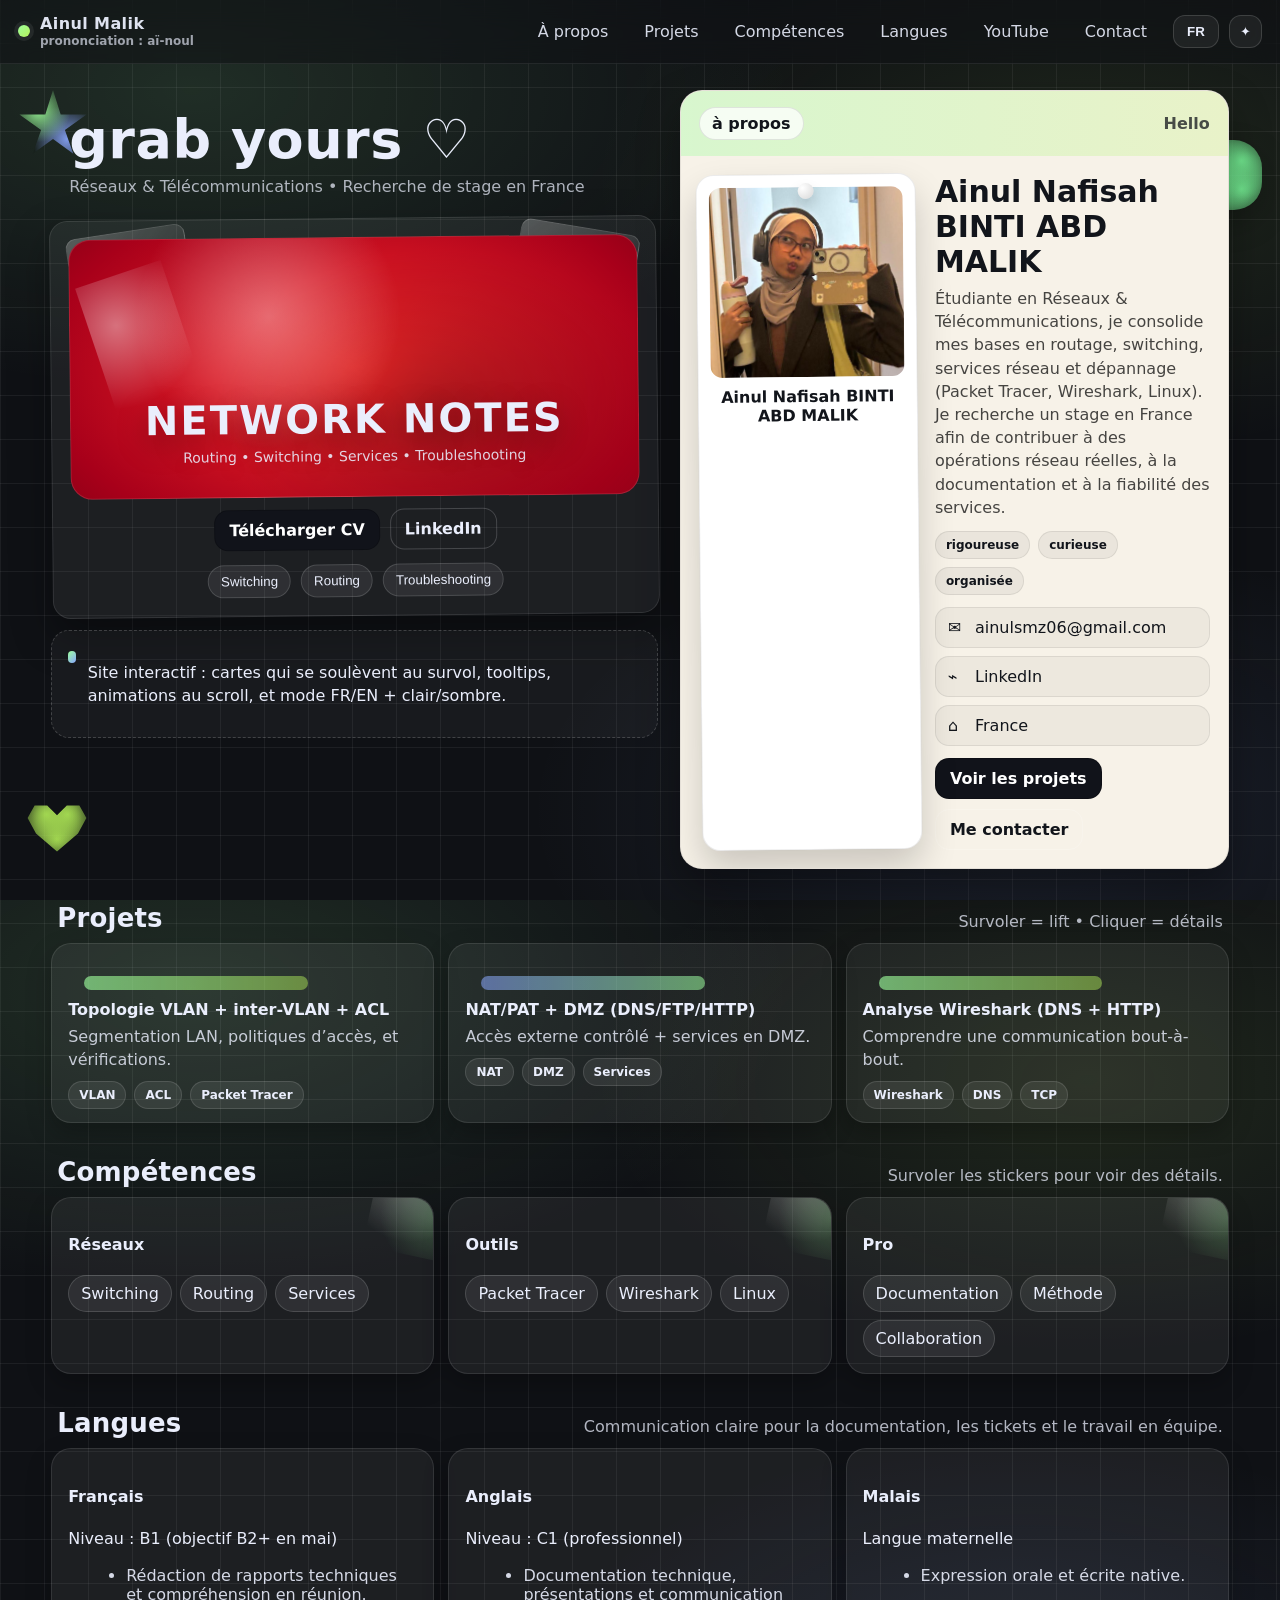
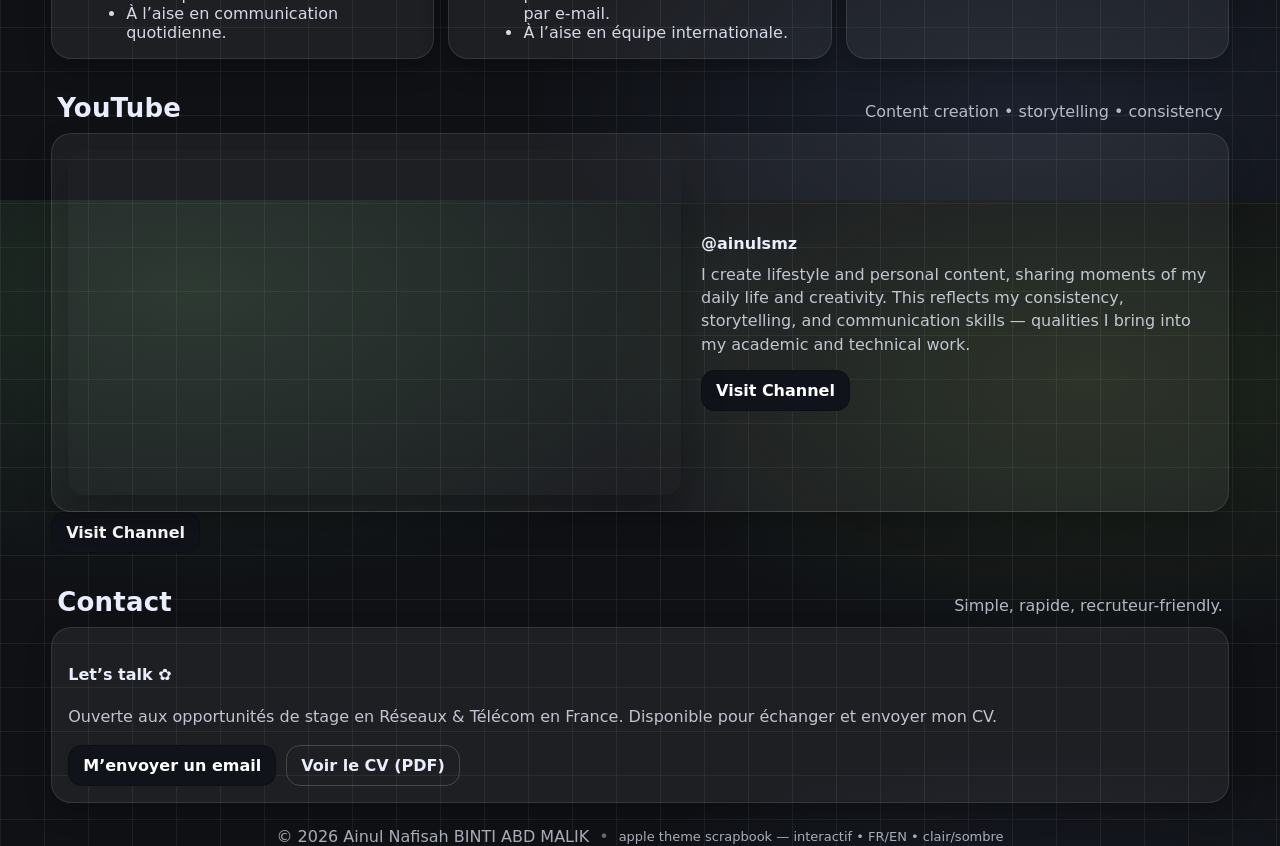
==== index.html @ 999e9798 "youtube section" ====
<!doctype html>
<html lang="fr" data-theme="dark" data-lang="fr">
<head>
  <meta charset="UTF-8" />
  <meta name="viewport" content="width=device-width, initial-scale=1.0"/>

  <title data-i18n="meta.title">Portfolio — Réseaux & Télécom</title>
  <link rel="stylesheet" href="portfolio_styles.css"/>

  <!-- 🍏 Favicon (no file needed) -->
  <link rel="apple-touch-icon" sizes="180x180" href="/apple-touch-icon.png">
<link rel="icon" type="image/png" sizes="32x32" href="/favicon-32x32.png">
<link rel="icon" type="image/png" sizes="16x16" href="/favicon-16x16.png">
<link rel="manifest" href="/site.webmanifest">

<body>
  <!-- top progress bar -->
  <div class="progress" aria-hidden="true">
    <div class="progress-bar" id="progressBar"></div>
  </div>

  <!-- floating stickers (decor) -->
  <div class="sticker s-star" aria-hidden="true"></div>
  <div class="sticker s-clover" aria-hidden="true"></div>
  <div class="sticker s-heart" aria-hidden="true"></div>

  <header class="topbar">
    <div class="brand">
      <span class="logo-dot"></span>
      <div class="brand-stack">
        <span class="brand-text" data-i18n="brand.name">Ainul Malik</span>
        <span class="brand-phon" data-i18n="brand.phon">prononciation : aï-noul</span>
      </div>
    </div>

    <!-- Premium mobile hamburger -->
    <button class="hamburger" id="hamburger" aria-label="Menu" type="button">
      <span></span><span></span><span></span>
    </button>

    <nav class="nav" id="navMenu">
      <a href="#about" data-i18n="nav.about">À propos</a>
      <a href="#projects" data-i18n="nav.projects">Projets</a>
      <a href="#skills" data-i18n="nav.skills">Compétences</a>
      <a href="#languages" data-i18n="nav.languages">Langues</a>
      <a href="#youtube">YouTube</a>
      <a href="#contact" data-i18n="nav.contact">Contact</a>

      <!-- keep actions visible inside mobile menu too -->
      <div class="nav-actions">
        <button class="lang" id="langBtn" type="button" aria-label="Toggle language">FR</button>
        <button class="mode" id="modeBtn" type="button" aria-label="Toggle theme"><span>✦</span></button>
      </div>
    </nav>

    <!-- overlay for mobile menu -->
    <div class="menu-overlay" id="menuOverlay" aria-hidden="true"></div>
  </header>

  <main class="wrap">

    <!-- HERO -->
    <section class="hero reveal">
      <div class="hero-left">
        <div class="scribble-title">
          <span class="hand" data-i18n="hero.hand">grab yours ♡</span>
          <div class="subtitle" data-i18n="hero.subtitle">
            Réseaux & Télécommunications • Recherche de stage en France
          </div>
        </div>

        <div class="apple-card tilt" data-tilt>
          <div class="tape tape-a" aria-hidden="true"></div>
          <div class="tape tape-b" aria-hidden="true"></div>

          <div class="apple">
            <div class="shine" aria-hidden="true"></div>
            <div class="apple-text">
              <div class="big" data-i18n="hero.appleTitle">NETWORK NOTES</div>
              <div class="small" data-i18n="hero.appleLine">Routing • Switching • Services • Troubleshooting</div>
            </div>
          </div>

          <div class="hero-cta">
            <a class="btn" href="assets/CV.pdf" target="_blank" rel="noreferrer" data-i18n="hero.cvBtn">Télécharger CV</a>
            <a class="btn ghost" href="https://www.linkedin.com/in/ainul-malik-70097b2b8" target="_blank" rel="noreferrer" data-i18n="hero.linkedinBtn">LinkedIn</a>
          </div>

          <div class="apple-stickers">
            <button class="chip" data-pop-fr="VLANs, trunking, STP, inter-VLAN routing" data-pop-en="VLANs, trunking, STP, inter-VLAN routing" data-i18n="hero.chip1">Switching</button>
            <button class="chip" data-pop-fr="Routage statique, OSPF (bases), NAT/PAT, ACLs" data-pop-en="Static routing, OSPF (basics), NAT/PAT, ACLs" data-i18n="hero.chip2">Routing</button>
            <button class="chip" data-pop-fr="Wireshark, DNS/HTTP/FTP, tests & vérifications" data-pop-en="Wireshark, DNS/HTTP/FTP, tests & verification" data-i18n="hero.chip3">Troubleshooting</button>
          </div>
        </div>

        <div class="note reveal">
          <div class="note-dot" aria-hidden="true"></div>
          <p data-i18n="hero.note">
            Site interactif : cartes qui se soulèvent au survol, tooltips, animations au scroll, et mode FR/EN + clair/sombre.
          </p>
        </div>
      </div>

      <!-- ABOUT -->
      <aside class="about-board reveal" id="about">
        <div class="paper">
          <div class="paper-header">
            <span class="tag" data-i18n="about.tag">à propos</span>
            <span class="mini" data-i18n="about.hello">Hello</span>
          </div>

          <div class="about-grid">
            <div class="polaroid tilt" data-tilt>
              <div class="pin" aria-hidden="true"></div>

              <!-- Photo using <img> (best + reliable) -->
              <div class="photo">
                <img src="assets/ainul.jpeg" alt="Ainul Nafisah BINTI ABD MALIK" class="photo-img">
              </div>

              <div class="caption" data-i18n="about.name">Ainul Nafisah BINTI ABD MALIK</div>
            </div>

            <div class="bio">
              <h2 class="name" data-i18n="about.title">Ainul Nafisah BINTI ABD MALIK</h2>
              <p class="desc" data-i18n="about.desc">
                Étudiante en Réseaux & Télécommunications, je consolide mes bases en routage, switching,
                services réseau et dépannage (Packet Tracer, Wireshark, Linux). Je recherche un stage en France
                afin de contribuer à des opérations réseau réelles, à la documentation et à la fiabilité des services.
              </p>

              <div class="traits">
                <span class="label" data-i18n="about.trait1">rigoureuse</span>
                <span class="label" data-i18n="about.trait2">curieuse</span>
                <span class="label" data-i18n="about.trait3">organisée</span>
              </div>

              <div class="contacts">
                <a class="contact-item" href="mailto:ainulsmz06@gmail.com">
                  <span class="ico">✉</span> <span data-i18n="about.email">ainulsmz06@gmail.com</span>
                </a>
                <a class="contact-item" href="https://www.linkedin.com/in/ainul-malik-70097b2b8" target="_blank" rel="noreferrer">
                  <span class="ico">⌁</span> <span data-i18n="about.social">LinkedIn</span>
                </a>
                <a class="contact-item" href="#">
                  <span class="ico">⌂</span> <span data-i18n="about.location">France</span>
                </a>
              </div>

              <div class="cta-row">
                <a class="btn" href="#projects" data-i18n="about.cta1">Voir les projets</a>
                <a class="btn ghost" href="#contact" data-i18n="about.cta2">Me contacter</a>
              </div>
            </div>
          </div>
        </div>
      </aside>
    </section>

    <!-- PROJECTS -->
    <section class="section reveal" id="projects">
      <div class="section-head">
        <h3 data-i18n="projects.title">Projets</h3>
        <p data-i18n="projects.subtitle">Survoler = lift • Cliquer = détails (flip)</p>
      </div>

      <div class="cards">
        <article class="proj card flip" tabindex="0" role="button" aria-label="Project 1">
          <div class="card-face front">
            <div class="washi" aria-hidden="true"></div>
            <h4 data-i18n="projects.p1.title">Topologie VLAN + inter-VLAN + ACL</h4>
            <p data-i18n="projects.p1.desc">Segmentation LAN, politiques d’accès, et vérifications.</p>
            <div class="tags">
              <span>VLAN</span><span>ACL</span><span>Packet Tracer</span>
            </div>
          </div>
          <div class="card-face back">
            <h4 data-i18n="projects.what.title">Ce que j’ai fait</h4>
            <ul>
              <li data-i18n="projects.p1.b1">Création VLANs + trunking + inter-VLAN routing</li>
              <li data-i18n="projects.p1.b2">ACLs (autoriser/refuser selon besoins)</li>
              <li data-i18n="projects.p1.b3">Tests : ping, traceroute, show vlan / show ip int br</li>
            </ul>
            <a class="link" href="#" target="_blank" rel="noreferrer" data-i18n="projects.open">Ouvrir ↗</a>
          </div>
        </article>

        <article class="proj card flip" tabindex="0" role="button" aria-label="Project 2">
          <div class="card-face front">
            <div class="washi alt" aria-hidden="true"></div>
            <h4 data-i18n="projects.p2.title">NAT/PAT + DMZ (DNS/FTP/HTTP)</h4>
            <p data-i18n="projects.p2.desc">Accès externe contrôlé + services en DMZ.</p>
            <div class="tags">
              <span>NAT</span><span>DMZ</span><span>Services</span>
            </div>
          </div>
          <div class="card-face back">
            <h4 data-i18n="projects.what.title">Ce que j’ai fait</h4>
            <ul>
              <li data-i18n="projects.p2.b1">NAT statique pour serveur, PAT pour clients</li>
              <li data-i18n="projects.p2.b2">Configuration DNS + FTP/HTTP + sécurité de base</li>
              <li data-i18n="projects.p2.b3">Vérif : show ip nat translations, ping, telnet/ftp</li>
            </ul>
            <a class="link" href="#" target="_blank" rel="noreferrer" data-i18n="projects.open">Ouvrir ↗</a>
          </div>
        </article>

        <article class="proj card flip" tabindex="0" role="button" aria-label="Project 3">
          <div class="card-face front">
            <div class="washi" aria-hidden="true"></div>
            <h4 data-i18n="projects.p3.title">Analyse Wireshark (DNS + HTTP)</h4>
            <p data-i18n="projects.p3.desc">Comprendre une communication bout-à-bout.</p>
            <div class="tags">
              <span>Wireshark</span><span>DNS</span><span>TCP</span>
            </div>
          </div>
          <div class="card-face back">
            <h4 data-i18n="projects.what.title">Ce que j’ai fait</h4>
            <ul>
              <li data-i18n="projects.p3.b1">Filtrage, inspection trames, handshake TCP</li>
              <li data-i18n="projects.p3.b2">Résolution DNS + requêtes HTTP</li>
              <li data-i18n="projects.p3.b3">Conclusion : causes possibles & bonnes pratiques</li>
            </ul>
            <a class="link" href="#" target="_blank" rel="noreferrer" data-i18n="projects.open">Ouvrir ↗</a>
          </div>
        </article>
      </div>
    </section>

    <!-- SKILLS -->
    <section class="section reveal" id="skills">
      <div class="section-head">
        <h3 data-i18n="skills.title">Compétences</h3>
        <p data-i18n="skills.subtitle">Survoler les stickers pour voir des détails.</p>
      </div>

      <div class="skill-grid">
        <div class="skill paper-card">
          <div class="corner" aria-hidden="true"></div>
          <h4 data-i18n="skills.net.title">Réseaux</h4>
          <div class="chips">
            <span class="chip" data-pop-fr="VLANs, trunk, STP, inter-VLAN" data-pop-en="VLANs, trunk, STP, inter-VLAN" data-i18n="skills.net.c1">Switching</span>
            <span class="chip" data-pop-fr="Routage statique, OSPF (bases), ACL" data-pop-en="Static routing, OSPF (basics), ACL" data-i18n="skills.net.c2">Routing</span>
            <span class="chip" data-pop-fr="NAT/PAT, DHCP, DNS" data-pop-en="NAT/PAT, DHCP, DNS" data-i18n="skills.net.c3">Services</span>
          </div>
        </div>

        <div class="skill paper-card">
          <div class="corner" aria-hidden="true"></div>
          <h4 data-i18n="skills.tools.title">Outils</h4>
          <div class="chips">
            <span class="chip" data-pop-fr="Simulation & configuration" data-pop-en="Simulation & configuration" data-i18n="skills.tools.c1">Packet Tracer</span>
            <span class="chip" data-pop-fr="Capture & analyse de trafic" data-pop-en="Traffic capture & analysis" data-i18n="skills.tools.c2">Wireshark</span>
            <span class="chip" data-pop-fr="Bases Linux (réseau + CLI)" data-pop-en="Linux basics (networking + CLI)" data-i18n="skills.tools.c3">Linux</span>

            <!-- you can add more chips here safely now -->
            <!-- <span class="chip">Cisco IOS</span> -->
            <!-- <span class="chip">GNS3</span> -->
          </div>
        </div>

        <div class="skill paper-card">
          <div class="corner" aria-hidden="true"></div>
          <h4 data-i18n="skills.soft.title">Pro</h4>
          <div class="chips">
            <span class="chip" data-pop-fr="Rédaction claire (docs, rapports)" data-pop-en="Clear writing (docs, reports)" data-i18n="skills.soft.c1">Documentation</span>
            <span class="chip" data-pop-fr="Tests, vérifs, rigueur" data-pop-en="Testing, verification, rigor" data-i18n="skills.soft.c2">Méthode</span>
            <span class="chip" data-pop-fr="Travail en équipe / communication" data-pop-en="Teamwork / communication" data-i18n="skills.soft.c3">Collaboration</span>
          </div>
        </div>
      </div>
    </section>

    <!-- LANGUAGES -->
    <section class="section reveal" id="languages">
      <div class="section-head">
        <h3 data-i18n="lang.title">Langues</h3>
        <p data-i18n="lang.subtitle">Communication claire pour la documentation, les tickets et le travail en équipe.</p>
      </div>

      <div class="lang-grid">
        <div class="paper-card lang-card">
          <h4 data-i18n="lang.french.title">Français</h4>
          <p data-i18n="lang.french.level">Niveau : B1 (objectif B2+ en mai)</p>
          <ul>
            <li data-i18n="lang.french.point1">Rédaction de rapports techniques et compréhension en réunion.</li>
            <li data-i18n="lang.french.point2">À l’aise en communication quotidienne.</li>
          </ul>
        </div>

        <div class="paper-card lang-card">
          <h4 data-i18n="lang.english.title">Anglais</h4>
          <p data-i18n="lang.english.level">Niveau : C1 (professionnel)</p>
          <ul>
            <li data-i18n="lang.english.point1">Documentation technique, présentations et communication par e-mail.</li>
            <li data-i18n="lang.english.point2">À l’aise en équipe internationale.</li>
          </ul>
        </div>

        <div class="paper-card lang-card">
          <h4 data-i18n="lang.malay.title">Malais</h4>
          <p data-i18n="lang.malay.level">Langue maternelle</p>
          <ul>
            <li data-i18n="lang.malay.point1">Expression orale et écrite native.</li>
          </ul>
        </div>
      </div>
    </section>

<section class="section reveal" id="youtube">
  <div class="section-head">
    <h3>YouTube</h3>
    <p>Content creation • storytelling • consistency</p>
  </div>

  <div class="youtube-card paper-card">

    <div class="yt-video">
      <iframe 
        src="https://youtu.be/27mq73tgH48?si=_vqcnga2SoDGUfbE"
        title="YouTube video"
        frameborder="0"
        allowfullscreen>
      </iframe>
    </div>

    <div class="yt-info">
      <h4>@ainulsmz</h4>
      <p>
        I create lifestyle and personal content, sharing moments of my daily life and creativity.
        This reflects my consistency, storytelling, and communication skills — qualities I bring
        into my academic and technical work.
      </p>

      <a class="btn" href="https://www.youtube.com/@ainulsmz" target="_blank">
        Visit Channel
      </a>
    </div>

  </div>
</section>

    <div class="yt-actions">
      <a class="btn" href="https://www.youtube.com/@ainulsmz" target="_blank">
        Visit Channel
      </a>
    </div>
  </div>
</section>

    <!-- CONTACT -->
    <section class="section reveal" id="contact">
      <div class="section-head">
        <h3 data-i18n="contact.title">Contact</h3>
        <p data-i18n="contact.subtitle">Simple, rapide, recruteur-friendly.</p>
      </div>

      <div class="contact-row">
        <div class="paper-card contact-card">
          <h4 data-i18n="contact.cardTitle">Let’s talk ✿</h4>
          <p data-i18n="contact.cardDesc">
            Ouverte aux opportunités de stage en Réseaux & Télécom en France. Disponible pour échanger et envoyer mon CV.
          </p>
          <div class="contact-actions">
            <a class="btn" href="mailto:ainulsmz06@gmail.com" data-i18n="contact.emailBtn">M’envoyer un email</a>
            <a class="btn ghost" href="assets/CV.pdf" target="_blank" rel="noreferrer" data-i18n="contact.cvBtn">Voir le CV (PDF)</a>
          </div>
        </div>

        <footer class="mini-footer">
          <span>© <span id="year"></span> <span data-i18n="footer.name">Ainul Nafisah BINTI ABD MALIK</span></span>
          <span class="dot">•</span>
          <span class="tiny" data-i18n="footer.note">apple theme scrapbook — interactif • FR/EN • clair/sombre</span>
        </footer>
      </div>
    </section>

  </main>

  <!-- tooltip -->
  <div id="tooltip" class="tooltip" role="status" aria-live="polite"></div>

  <script src="portfolio_script.js"></script>
</body>
</html>
---- portfolio_styles.css ----
:root{
  --bg:#0f1115;
  --paper:#f7f2e8;       /* off-white paper */
  --ink:#12151b;
  --muted:#5d6270;

  /* mossy green palette */
  --accent:#9DFF9D;
  --accent2:#B6F25A;
  --accent3:#8AA7FF;

  --shadow: 0 18px 40px rgba(0,0,0,.35);
  --soft: 0 10px 25px rgba(0,0,0,.25);
  --radius: 18px;
  --grid: rgba(255,255,255,.06);
}

[data-theme="light"]{
  --bg:#fbfbff;
  --paper:#ffffff;
  --ink:#11131a;
  --muted:#586070;
  --shadow: 0 18px 40px rgba(0,0,0,.12);
  --soft: 0 10px 25px rgba(0,0,0,.10);
  --grid: rgba(16,20,30,.08);
}

*{ box-sizing:border-box; }
html,body{ height:100%; }

/* smooth scrolling + offset for fixed header */
html{ scroll-behavior: smooth; }
:target{ scroll-margin-top: 92px; }

body{
  margin:0;
  font-family: ui-sans-serif, system-ui, -apple-system, Segoe UI, Roboto, Helvetica, Arial;
  background:
    linear-gradient(0deg, var(--grid) 1px, transparent 1px),
    linear-gradient(90deg, var(--grid) 1px, transparent 1px),
    radial-gradient(1200px 600px at 15% 10%, rgba(157,255,157,.12), transparent 50%),
    radial-gradient(900px 500px at 85% 20%, rgba(182,242,90,.10), transparent 55%),
    radial-gradient(900px 500px at 80% 90%, rgba(138,167,255,.10), transparent 55%),
    var(--bg);
  background-size: 44px 44px, 44px 44px, auto, auto, auto, auto;
  color: #eaeefc;
}
[data-theme="light"] body{ color: var(--ink); }

a{ color: inherit; text-decoration:none; }
p{ line-height:1.45; }

.wrap{
  width:min(1200px, 92vw);
  margin: 90px auto 90px;
}

/* progress bar */
.progress{
  position: fixed;
  top: 0; left: 0;
  width: 100%;
  height: 3px;
  z-index: 999;
  background: transparent;
}
.progress-bar{
  height: 100%;
  width: 0%;
  border-radius: 999px;
  background: linear-gradient(90deg, var(--accent), var(--accent2));
  box-shadow: 0 10px 20px rgba(0,0,0,.25);
}
[data-theme="light"] .progress-bar{
  box-shadow: 0 10px 20px rgba(0,0,0,.12);
}

/* topbar */
.topbar{
  position:fixed; top:0; left:0; right:0;
  display:flex;
  align-items:center;
  justify-content:space-between;
  padding: 14px 18px;
  backdrop-filter: blur(14px);
  background: rgba(15,17,21,.55);
  border-bottom: 1px solid rgba(255,255,255,.08);
  z-index: 120;
}
[data-theme="light"] .topbar{
  background: rgba(251,251,255,.7);
  border-bottom: 1px solid rgba(10,10,20,.08);
}

.brand{ display:flex; align-items:center; gap:10px; }
.logo-dot{
  width:12px;height:12px;border-radius:999px;
  background: linear-gradient(135deg, var(--accent), var(--accent2));
  box-shadow: 0 0 0 4px rgba(255,255,255,.07);
}
.brand-text{ font-weight:900; letter-spacing:.4px; opacity:.95; }

.brand-stack{
  display:flex;
  flex-direction:column;
  line-height:1.05;
}
.brand-phon{
  font-size: 12px;
  font-weight: 700;
  opacity: .65;
  margin-top: 2px;
}
[data-theme="light"] .brand-phon{ opacity: .7; }

.nav{ display:flex; gap:16px; align-items:center; }
.nav a{
  padding: 8px 10px;
  border-radius: 12px;
  opacity:.9;
  transition: transform .18s ease, background .18s ease, opacity .18s ease;
}
.nav a:hover{
  background: rgba(255,255,255,.08);
  transform: translateY(-1px);
  opacity:1;
}

.nav-actions{
  display:flex;
  gap:10px;
  align-items:center;
}

/* buttons */
.mode, .lang{
  border: 1px solid rgba(255,255,255,.14);
  background: rgba(255,255,255,.06);
  color: inherit;
  border-radius: 12px;
  padding: 8px 10px;
  cursor:pointer;
  transition: transform .18s ease, box-shadow .18s ease;
}
.lang{ font-weight: 900; min-width: 46px; }
.mode:hover, .lang:hover{ transform: translateY(-1px); box-shadow: var(--soft); }

[data-theme="light"] .mode,
[data-theme="light"] .lang{
  border-color: rgba(10,10,20,.10);
  background: rgba(255,255,255,.7);
}

/* stickers decor */
.sticker{
  position: fixed;
  width: 70px; height: 70px;
  opacity: .9;
  filter: drop-shadow(0 12px 18px rgba(0,0,0,.35));
  z-index: 0;
  pointer-events:none;
  animation: floaty 6s ease-in-out infinite;
}
.s-star{
  top: 90px; left: 18px;
  background:
    radial-gradient(circle at 30% 30%, var(--accent), transparent 45%),
    radial-gradient(circle at 70% 70%, var(--accent3), transparent 50%);
  clip-path: polygon(50% 0%, 61% 35%, 98% 35%, 67% 57%, 79% 91%, 50% 70%, 21% 91%, 33% 57%, 2% 35%, 39% 35%);
}
.s-clover{
  top: 140px; right: 18px; animation-delay: -1.5s;
  background:
    radial-gradient(circle at 30% 30%, #7CFF9D, transparent 55%),
    radial-gradient(circle at 70% 30%, #7CFF9D, transparent 55%),
    radial-gradient(circle at 30% 70%, #7CFF9D, transparent 55%),
    radial-gradient(circle at 70% 70%, #7CFF9D, transparent 55%);
  border-radius: 28px;
}
.s-heart{
  bottom: 40px; left: 22px; animation-delay: -3s;
  background:
    radial-gradient(circle at 35% 35%, rgba(182,242,90,.95), transparent 55%),
    radial-gradient(circle at 65% 35%, rgba(182,242,90,.95), transparent 55%),
    radial-gradient(circle at 50% 70%, rgba(182,242,90,.95), transparent 62%);
  clip-path: polygon(50% 88%, 80% 62%, 92% 40%, 82% 22%, 64% 22%, 50% 36%, 36% 22%, 18% 22%, 8% 40%, 20% 62%);
}

@keyframes floaty{
  0%,100%{ transform: translateY(0px) rotate(-2deg); }
  50%{ transform: translateY(-10px) rotate(2deg); }
}

/* hero */
.hero{
  display:grid;
  grid-template-columns: 1.05fr .95fr;
  gap: 22px;
  align-items:start;
  position: relative;
  z-index: 1;
}
@media (max-width: 980px){
  .hero{ grid-template-columns: 1fr; }
}

.scribble-title{ padding: 18px 18px 12px; }
.hand{
  display:inline-block;
  font-weight: 900;
  font-size: clamp(34px, 4.4vw, 54px);
  letter-spacing: .5px;
}
.subtitle{ margin-top: 6px; color: rgba(234,238,252,.72); }
[data-theme="light"] .subtitle{ color: var(--muted); }

.apple-card{
  margin-top: 10px;
  position: relative;
  border-radius: var(--radius);
  background: rgba(255,255,255,.06);
  border: 1px solid rgba(255,255,255,.10);
  box-shadow: var(--shadow);
  overflow:hidden;
  padding: 18px;
}
[data-theme="light"] .apple-card{
  background: rgba(255,255,255,.85);
  border-color: rgba(10,10,20,.08);
}

.tape{
  position:absolute;
  width: 120px; height: 34px;
  background: linear-gradient(135deg, rgba(255,255,255,.28), rgba(255,255,255,.08));
  border: 1px solid rgba(255,255,255,.16);
  border-radius: 10px;
  transform: rotate(-8deg);
  top: 10px;
  opacity:.85;
}
.tape-a{ left: 16px; }
.tape-b{ right: 16px; transform: rotate(10deg); }

.apple{
  height: 260px;
  border-radius: 22px;
  display:flex;
  align-items:flex-end;
  justify-content:center;
  padding: 18px;
  position:relative;
  background:
    radial-gradient(220px 220px at 35% 30%, rgba(255,255,255,.35), transparent 60%),
    radial-gradient(320px 220px at 65% 65%, rgba(0,0,0,.25), transparent 70%),
    radial-gradient(500px 300px at 50% 50%, #ff2b2b, #a8001a 62%, #5c0010 100%);
  border: 1px solid rgba(255,255,255,.12);
}
.shine{
  position:absolute;
  width: 90px; height: 160px;
  left: 28px; top: 30px;
  background: radial-gradient(circle at 30% 30%, rgba(255,255,255,.65), transparent 65%);
  transform: rotate(-18deg);
  opacity:.65;
}
.apple-text{
  text-align:center;
  padding-bottom: 14px;
  text-shadow: 0 10px 30px rgba(0,0,0,.35);
}
.apple-text .big{
  font-weight: 900;
  letter-spacing: 2px;
  font-size: clamp(28px, 3.3vw, 40px);
}
.apple-text .small{
  margin-top: 6px;
  font-size: 14px;
  opacity:.88;
}

.hero-cta{
  display:flex;
  gap: 10px;
  margin-top: 12px;
  flex-wrap:wrap;
  justify-content:center;
}

.apple-stickers{
  display:flex;
  gap: 10px;
  flex-wrap:wrap;
  margin-top: 14px;
  justify-content:center;
}

/* chips */
.chip{
  border: 1px solid rgba(255,255,255,.14);
  background: rgba(255,255,255,.08);
  color: inherit;
  padding: 8px 12px;
  border-radius: 999px;
  cursor: pointer;
  transition: transform .18s ease, box-shadow .18s ease, background .18s ease;
}
.chip:hover{
  transform: translateY(-2px) rotate(-1deg);
  box-shadow: var(--soft);
  background: rgba(255,255,255,.12);
}
[data-theme="light"] .chip{
  border-color: rgba(10,10,20,.10);
  background: rgba(255,255,255,.7);
}

.btn{
  display:inline-flex;
  align-items:center;
  justify-content:center;
  padding: 10px 14px;
  border-radius: 14px;
  background: #11131a;
  color: #fff;
  font-weight: 900;
  border: 1px solid rgba(0,0,0,.2);
  transition: transform .18s ease, box-shadow .18s ease, filter .18s ease;
}
.btn:hover{ transform: translateY(-2px); box-shadow: 0 16px 28px rgba(0,0,0,.18); filter: brightness(1.05); }
.btn.ghost{
  background: transparent;
  color: inherit;
  border: 1px solid rgba(255,255,255,.18);
}
[data-theme="light"] .btn.ghost{ border-color: rgba(10,10,20,.14); }

/* note */
.note{
  margin-top: 14px;
  display:flex; gap:12px; align-items:flex-start;
  padding: 14px 16px;
  border-radius: var(--radius);
  border: 1px dashed rgba(255,255,255,.18);
  background: rgba(255,255,255,.04);
}
.note-dot{
  width:12px;height:12px;border-radius:999px;
  margin-top: 6px;
  background: linear-gradient(135deg, var(--accent), var(--accent3));
}

/* paper */
.paper{
  background: var(--paper);
  color: var(--ink);
  border-radius: 22px;
  box-shadow: var(--shadow);
  overflow:hidden;
  border: 1px solid rgba(10,10,20,.08);
}
.paper-header{
  padding: 16px 18px;
  display:flex;
  align-items:center;
  justify-content:space-between;
  background: linear-gradient(90deg, rgba(157,255,157,.35), rgba(182,242,90,.22));
}
.tag{
  display:inline-block;
  padding: 6px 12px;
  border-radius: 999px;
  background: rgba(255,255,255,.75);
  border: 1px solid rgba(10,10,20,.10);
  font-weight: 900;
}
.mini{ opacity:.75; font-weight:700; }

.about-grid{
  padding: 18px;
  display:grid;
  grid-template-columns: 220px 1fr;
  gap: 16px;
}
@media (max-width: 560px){
  .about-grid{ grid-template-columns: 1fr; }
}

.polaroid{
  background: #fff;
  border-radius: 18px;
  padding: 12px 12px 14px;
  box-shadow: 0 18px 35px rgba(0,0,0,.18);
  border: 1px solid rgba(10,10,20,.08);
  position:relative;
}
.pin{
  position:absolute;
  width: 16px; height: 16px;
  border-radius: 999px;
  top: 8px; left: 50%;
  transform: translateX(-50%);
  background: radial-gradient(circle at 30% 30%, #fff, #d7d7d7);
  box-shadow: 0 8px 14px rgba(0,0,0,.18);
}

/* photo with img */
.photo{
  height: 190px;
  border-radius: 12px;
  overflow: hidden;
  background: linear-gradient(135deg, rgba(157,255,157,.35), rgba(138,167,255,.22));
}
.photo-img{
  width: 100%;
  height: 100%;
  object-fit: cover;
  display:block;
}

.caption{ margin-top: 10px; font-weight: 900; text-align:center; }

.bio .name{ margin: 0 0 8px; font-size: 30px; }
.bio .desc{ margin: 0 0 12px; color: rgba(0,0,0,.72); }

.traits{ display:flex; gap:8px; flex-wrap:wrap; margin-bottom: 12px; }
.label{
  font-weight: 900;
  font-size: 12px;
  padding: 6px 10px;
  border-radius: 999px;
  background: rgba(0,0,0,.05);
  border: 1px solid rgba(0,0,0,.08);
}

.contacts{ display:grid; gap:8px; margin-top: 10px; }
.contact-item{
  padding: 10px 12px;
  border-radius: 14px;
  background: rgba(0,0,0,.04);
  border: 1px solid rgba(0,0,0,.08);
  transition: transform .18s ease, box-shadow .18s ease;
}
.contact-item:hover{ transform: translateY(-2px); box-shadow: 0 12px 22px rgba(0,0,0,.12); }
.ico{ width: 22px; display:inline-block; }

.cta-row{ display:flex; gap:10px; margin-top: 12px; flex-wrap:wrap; }

/* sections */
.section{ margin-top: 34px; position: relative; z-index: 1; }
.section-head{
  display:flex; align-items:flex-end; justify-content:space-between;
  gap:12px;
  padding: 0 6px 10px;
}
.section-head h3{ margin:0; font-size: 26px; letter-spacing:.2px; }
.section-head p{ margin:0; opacity:.75; }

/* project cards */
.cards{
  display:grid;
  grid-template-columns: repeat(3, 1fr);
  gap: 14px;
}
@media (max-width: 980px){
  .cards{ grid-template-columns: 1fr; }
}

.card{
  background: rgba(255,255,255,.06);
  border: 1px solid rgba(255,255,255,.10);
  border-radius: 20px;
  box-shadow: var(--soft);
  overflow:hidden;
  min-height: 180px;
  cursor:pointer;
  transition: transform .18s ease, box-shadow .18s ease, border-color .18s ease;
  position:relative;
}
[data-theme="light"] .card{
  background: rgba(255,255,255,.75);
  border-color: rgba(10,10,20,.08);
}
.card:hover{
  transform: translateY(-4px);
  box-shadow: var(--shadow);
  border-color: rgba(157,255,157,.35);
}

.washi{
  height: 14px;
  width: 64%;
  margin: 16px 16px 0;
  border-radius: 999px;
  background: linear-gradient(90deg, rgba(157,255,157,.75), rgba(182,242,90,.55));
  opacity:.85;
}
.washi.alt{
  background: linear-gradient(90deg, rgba(138,167,255,.65), rgba(157,255,157,.65));
}

.proj{ perspective: 900px; }
.card-face{
  padding: 16px 16px 18px;
  position:absolute;
  inset:0;
  backface-visibility: hidden;
  transform-style: preserve-3d;
}
.front h4, .back h4{ margin: 10px 0 6px; }
.front p{ margin: 0 0 10px; opacity:.82; }
.tags{ display:flex; gap:8px; flex-wrap:wrap; margin-top: 10px; }
.tags span{
  font-size: 12px;
  font-weight: 900;
  padding: 6px 10px;
  border-radius: 999px;
  background: rgba(255,255,255,.08);
  border: 1px solid rgba(255,255,255,.12);
}

.back{ transform: rotateY(180deg); }
.back ul{ margin: 10px 0 12px 18px; opacity:.9; }
.link{
  display:inline-flex;
  padding: 8px 12px;
  border-radius: 12px;
  border: 1px solid rgba(255,255,255,.14);
  background: rgba(255,255,255,.08);
}

/* flip state */
.flip.is-flipped .front{ transform: rotateY(180deg); }
.flip.is-flipped .back{ transform: rotateY(360deg); }

/* SKILLS GRID: auto-fit = no overlay ever */
.skill-grid{
  display:grid;
  grid-template-columns: repeat(auto-fit, minmax(250px, 1fr));
  gap: 14px;
}

/* chips container wraps */
.chips{
  display:flex;
  flex-wrap:wrap;
  gap:8px;
}

/* cards that can grow: no clipping */
.paper-card, .card, .skill{ overflow: visible; }

.paper-card{
  border-radius: 20px;
  background: rgba(255,255,255,.06);
  border: 1px solid rgba(255,255,255,.10);
  box-shadow: var(--soft);
  padding: 16px;
  position: relative;
  overflow:hidden;
}
[data-theme="light"] .paper-card{
  background: rgba(255,255,255,.75);
  border-color: rgba(10,10,20,.08);
}
.corner{
  position:absolute;
  width: 110px; height: 110px;
  top: -50px; right: -50px;
  background:
    radial-gradient(circle at 30% 30%, rgba(255,255,255,.30), transparent 60%),
    radial-gradient(circle at 60% 60%, rgba(157,255,157,.25), transparent 60%);
  transform: rotate(12deg);
}

/* languages */
.lang-grid{
  display:grid;
  grid-template-columns: repeat(3, 1fr);
  gap: 14px;
}
@media (max-width: 980px){
  .lang-grid{ grid-template-columns: 1fr; }
}
.lang-card ul{ margin: 10px 0 0 18px; opacity: .9; }

/* contact */
.contact-row{ display:grid; gap: 14px; }
.contact-card p{ opacity:.8; }
.contact-actions{ display:flex; gap:10px; margin-top: 10px; flex-wrap:wrap; }

.mini-footer{
  display:flex; gap: 10px; flex-wrap:wrap;
  align-items:center;
  justify-content:center;
  opacity:.7;
  padding: 10px 0 0;
}
.dot{ opacity:.55; }
.tiny{ font-size: 13px; }

/* reveal */
.reveal{
  opacity: 0;
  transform: translateY(14px);
  transition: opacity .55s ease, transform .55s ease;
}
.reveal.in{ opacity: 1; transform: translateY(0); }

/* tilt */
.tilt{ transform: rotate(-.6deg); transition: transform .18s ease; }
.tilt:hover{ transform: rotate(.4deg) translateY(-2px); }

/* tooltip */
.tooltip{
  position: fixed;
  left: 0; top: 0;
  transform: translate(-999px, -999px);
  padding: 10px 12px;
  border-radius: 14px;
  background: rgba(15,17,21,.88);
  border: 1px solid rgba(255,255,255,.14);
  box-shadow: var(--shadow);
  color: #eaeefc;
  pointer-events:none;
  opacity: 0;
  transition: opacity .12s ease, transform .12s ease;
  z-index: 200;
  max-width: 300px;
  font-weight: 800;
}
[data-theme="light"] .tooltip{
  background: rgba(255,255,255,.92);
  color: var(--ink);
  border-color: rgba(10,10,20,.10);
}
.tooltip.show{ opacity: 1; }

/* ---------------- YOUTUBE SECTION ---------------- */

.youtube-card{
  display:flex;
  justify-content:space-between;
  align-items:center;
  gap:20px;
  flex-wrap:wrap;
}

.yt-left{
  display:flex;
  gap:14px;
  align-items:flex-start;
}

.yt-icon{
  width:48px;
  height:48px;
  border-radius:12px;
  display:flex;
  align-items:center;
  justify-content:center;
  font-weight:900;
  background:linear-gradient(135deg, #ff0000, #cc0000);
  color:white;
  box-shadow:0 10px 20px rgba(0,0,0,.25);
}

.yt-left h4{
  margin:0 0 6px;
}

.yt-left p{
  margin:0;
  opacity:.8;
}

.yt-actions{
  display:flex;
  align-items:center;
}

/* ---------------- YOUTUBE EMBED ---------------- */

.youtube-card{
  display:grid;
  grid-template-columns: 1.2fr 1fr;
  gap:20px;
  align-items:center;
}

.yt-video{
  position:relative;
  width:100%;
  padding-top:56.25%; /* 16:9 */
  border-radius:16px;
  overflow:hidden;
  box-shadow:0 20px 40px rgba(0,0,0,.3);
}

.yt-video iframe{
  position:absolute;
  top:0;
  left:0;
  width:100%;
  height:100%;
  border:none;
}

.yt-info h4{
  margin:0 0 10px;
}

.yt-info p{
  margin:0 0 14px;
  opacity:.8;
}

/* Mobile fix */
@media (max-width: 900px){
  .youtube-card{
    grid-template-columns: 1fr;
  }
}

/* ---------------- PREMIUM APPLE MOBILE MENU ---------------- */
.hamburger{
  display:none;
  flex-direction:column;
  gap:5px;
  background:none;
  border:none;
  cursor:pointer;
  z-index:160;
  padding: 6px;
  border-radius: 12px;
}
.hamburger:hover{
  background: rgba(255,255,255,.08);
}
.hamburger span{
  width:26px;
  height:3px;
  background:currentColor;
  border-radius:3px;
  transition:all .35s cubic-bezier(.4,0,.2,1);
}
.hamburger.active span:nth-child(1){ transform:translateY(8px) rotate(45deg); }
.hamburger.active span:nth-child(2){ opacity:0; }
.hamburger.active span:nth-child(3){ transform:translateY(-8px) rotate(-45deg); }

.menu-overlay{
  position:fixed;
  inset:0;
  backdrop-filter:blur(10px);
  background:rgba(0,0,0,.25);
  opacity:0;
  pointer-events:none;
  transition:opacity .35s ease;
  z-index:140;
}
.menu-overlay.show{
  opacity:1;
  pointer-events:auto;
}

/* Mobile menu panel */
@media (max-width: 900px){
  .hamburger{ display:flex; }

  .nav{
    position:fixed;
    top:0;
    right:0;
    width: 280px;
    height:100vh;
    flex-direction:column;
    align-items:flex-start;
    padding: 110px 22px 22px;
    gap: 14px;

    background:rgba(20,20,25,.85);
    backdrop-filter:blur(20px);
    box-shadow:-20px 0 40px rgba(0,0,0,.4);

    transform:translateX(100%);
    transition:transform .4s cubic-bezier(.4,0,.2,1);
    z-index:150;
    overflow:auto;
  }
  [data-theme="light"] .nav{
    background:rgba(255,255,255,.88);
  }
  .nav.open{ transform:translateX(0); }

  .nav a{
    width: 100%;
    font-size: 18px;
    font-weight: 800;
    padding: 10px 12px;
    border-radius: 14px;
    background: rgba(255,255,255,.06);
    border: 1px solid rgba(255,255,255,.10);
  }
  [data-theme="light"] .nav a{
    background: rgba(0,0,0,.04);
    border-color: rgba(0,0,0,.08);
  }

  .nav-actions{
    width:100%;
    margin-top: 10px;
    padding-top: 10px;
    border-top: 1px solid rgba(255,255,255,.12);
  }
  [data-theme="light"] .nav-actions{
    border-top-color: rgba(0,0,0,.10);
  }

  body.menu-open{ overflow:hidden; }
}

/* ---------------- MOBILE PROJECT FIX: expand instead of flip ---------------- */
@media (max-width: 900px){
  .proj{ perspective: none; }
  .card{ min-height: auto; height: auto; }

  .card-face{
    position: relative;
    inset: auto;
    backface-visibility: visible;
    transform: none !important;
  }

  .back{ display:none; }
  .flip.is-flipped .front{ display:none; }
  .flip.is-flipped .back{ display:block; }
}
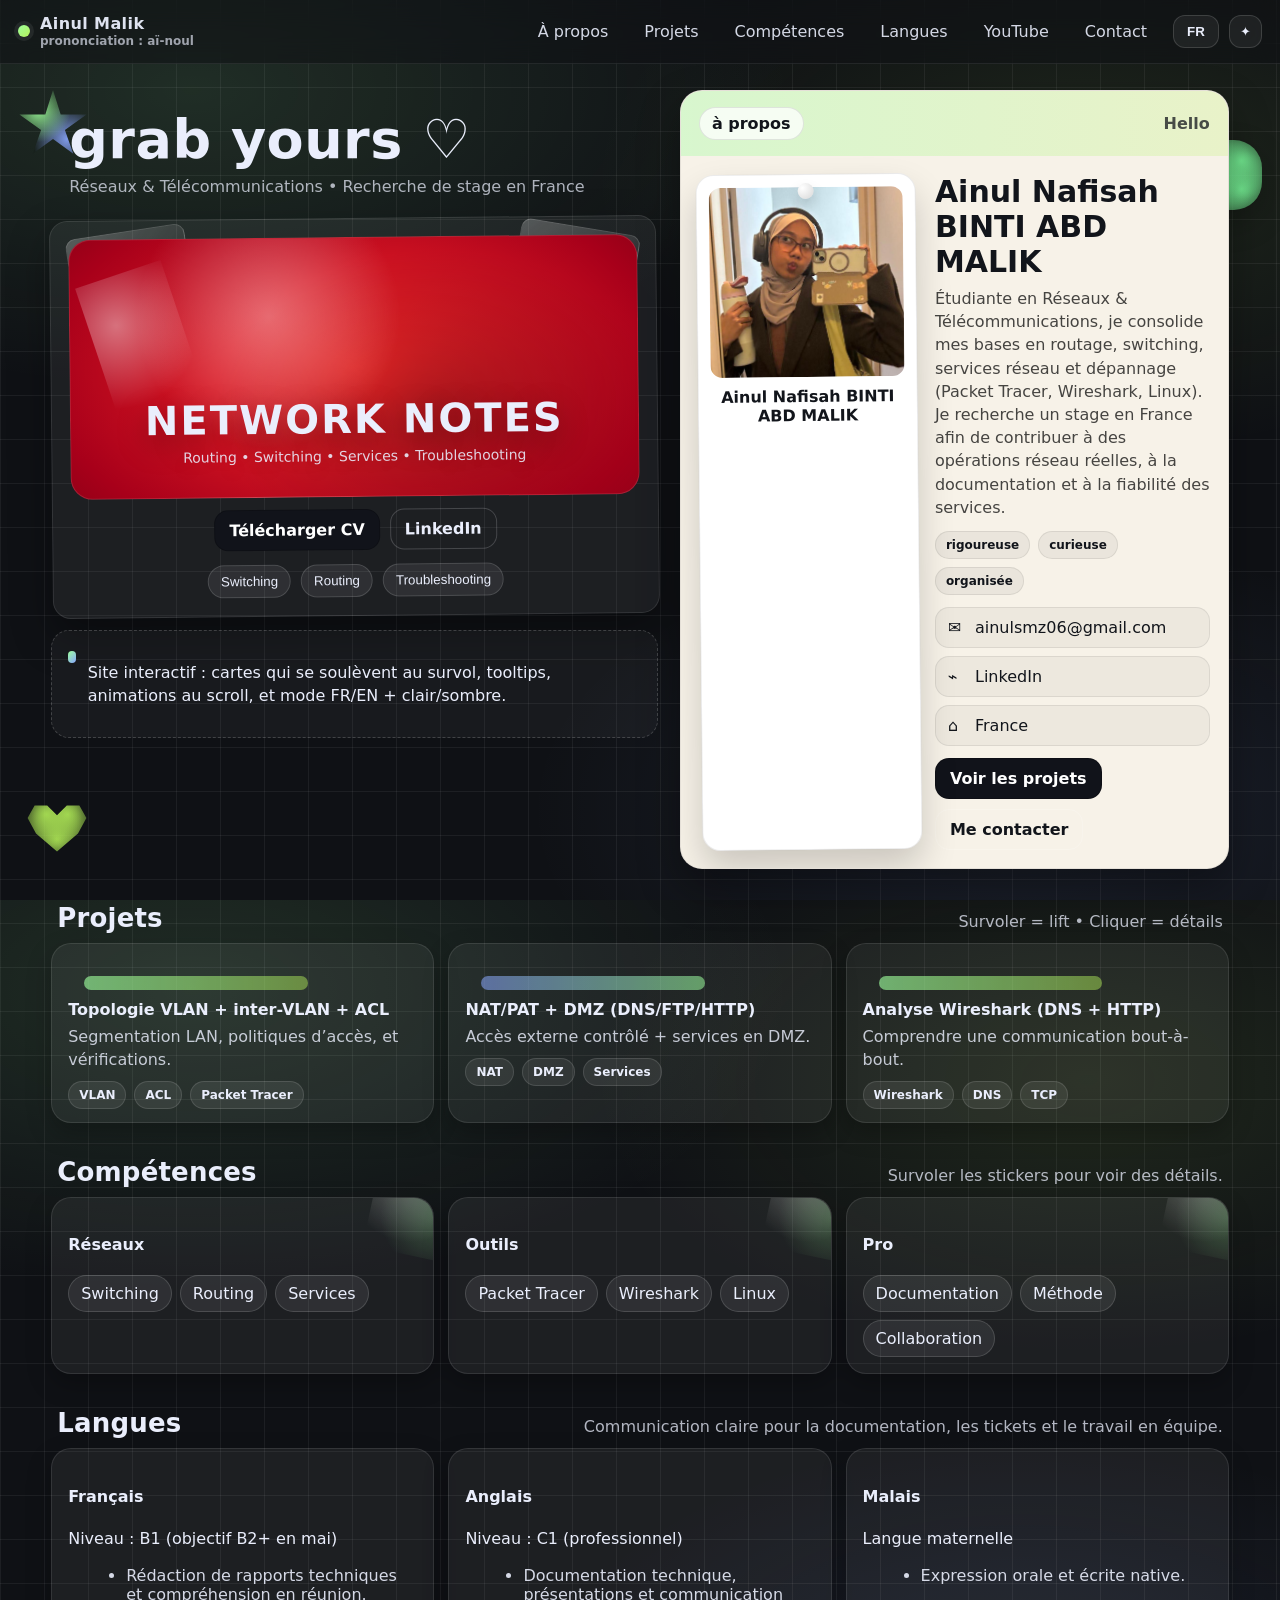
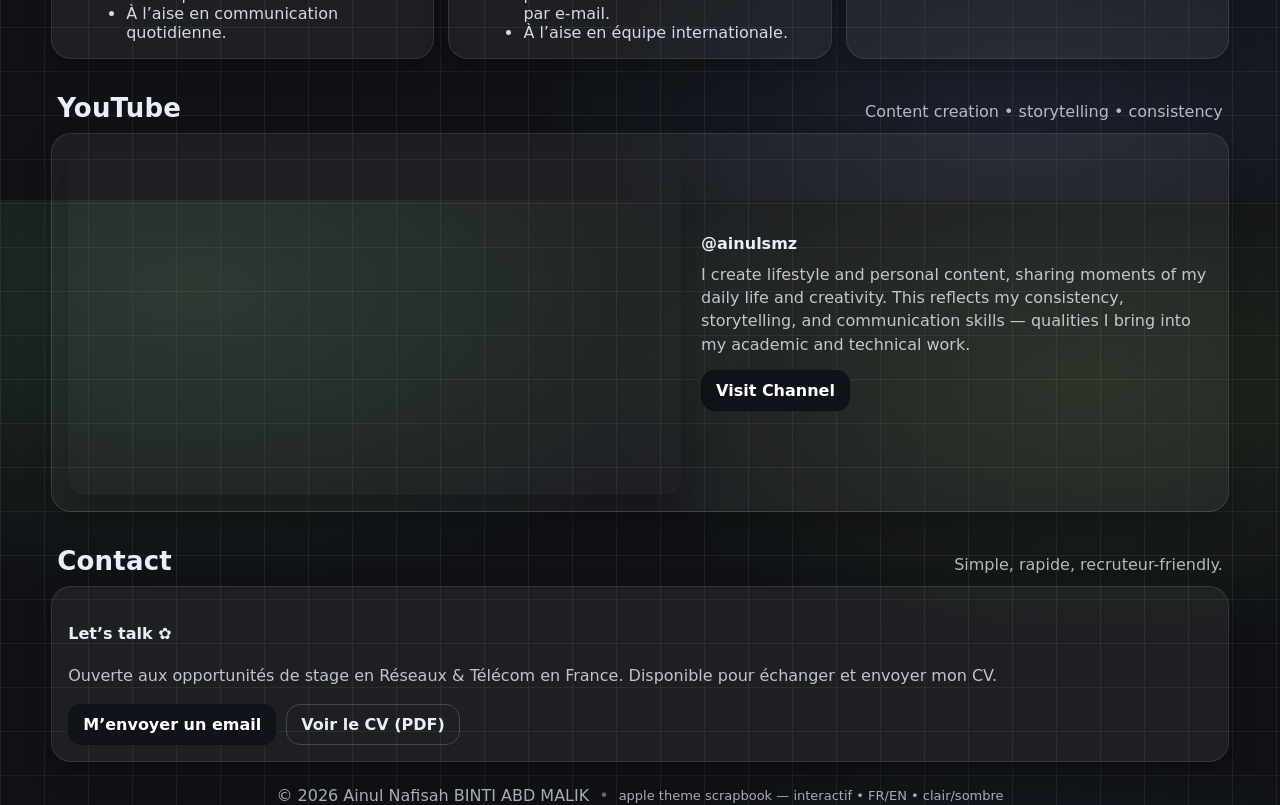
==== commit 2b13203f: "change link for linkedin" ====
--- a/index.html
+++ b/index.html
@@ -83,7 +83,7 @@
 
           <div class="hero-cta">
             <a class="btn" href="assets/CV.pdf" target="_blank" rel="noreferrer" data-i18n="hero.cvBtn">Télécharger CV</a>
-            <a class="btn ghost" href="https://www.linkedin.com/in/ainul-malik-70097b2b8" target="_blank" rel="noreferrer" data-i18n="hero.linkedinBtn">LinkedIn</a>
+            <a class="btn ghost" href="www.linkedin.com/in/ainul-binti-abd-malik" target="_blank" rel="noreferrer" data-i18n="hero.linkedinBtn">LinkedIn</a>
           </div>
 
           <div class="apple-stickers">
@@ -139,7 +139,7 @@
                 <a class="contact-item" href="mailto:ainulsmz06@gmail.com">
                   <span class="ico">✉</span> <span data-i18n="about.email">ainulsmz06@gmail.com</span>
                 </a>
-                <a class="contact-item" href="https://www.linkedin.com/in/ainul-malik-70097b2b8" target="_blank" rel="noreferrer">
+                <a class="contact-item" href="www.linkedin.com/in/ainul-binti-abd-malik" target="_blank" rel="noreferrer">
                   <span class="ico">⌁</span> <span data-i18n="about.social">LinkedIn</span>
                 </a>
                 <a class="contact-item" href="#">
@@ -337,14 +337,6 @@
       </a>
     </div>
 
-  </div>
-</section>
-
-    <div class="yt-actions">
-      <a class="btn" href="https://www.youtube.com/@ainulsmz" target="_blank">
-        Visit Channel
-      </a>
-    </div>
   </div>
 </section>
 
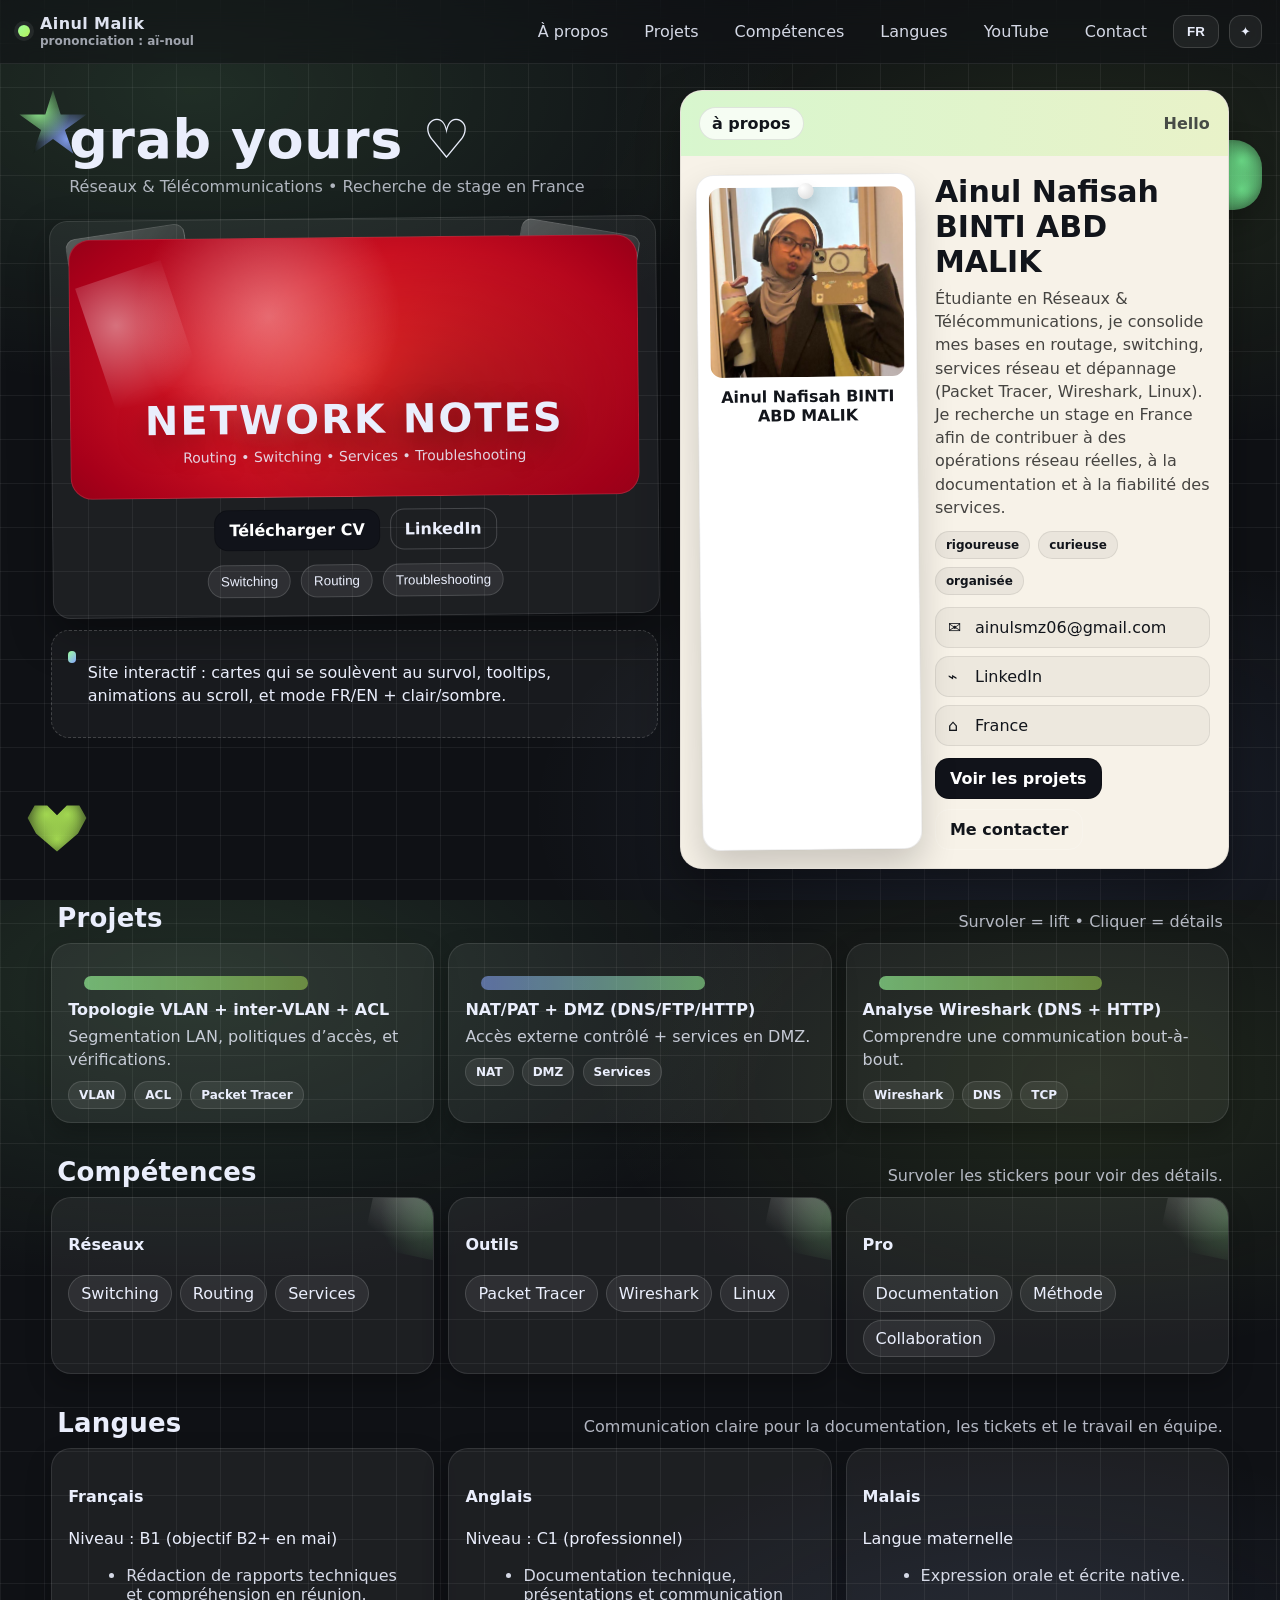
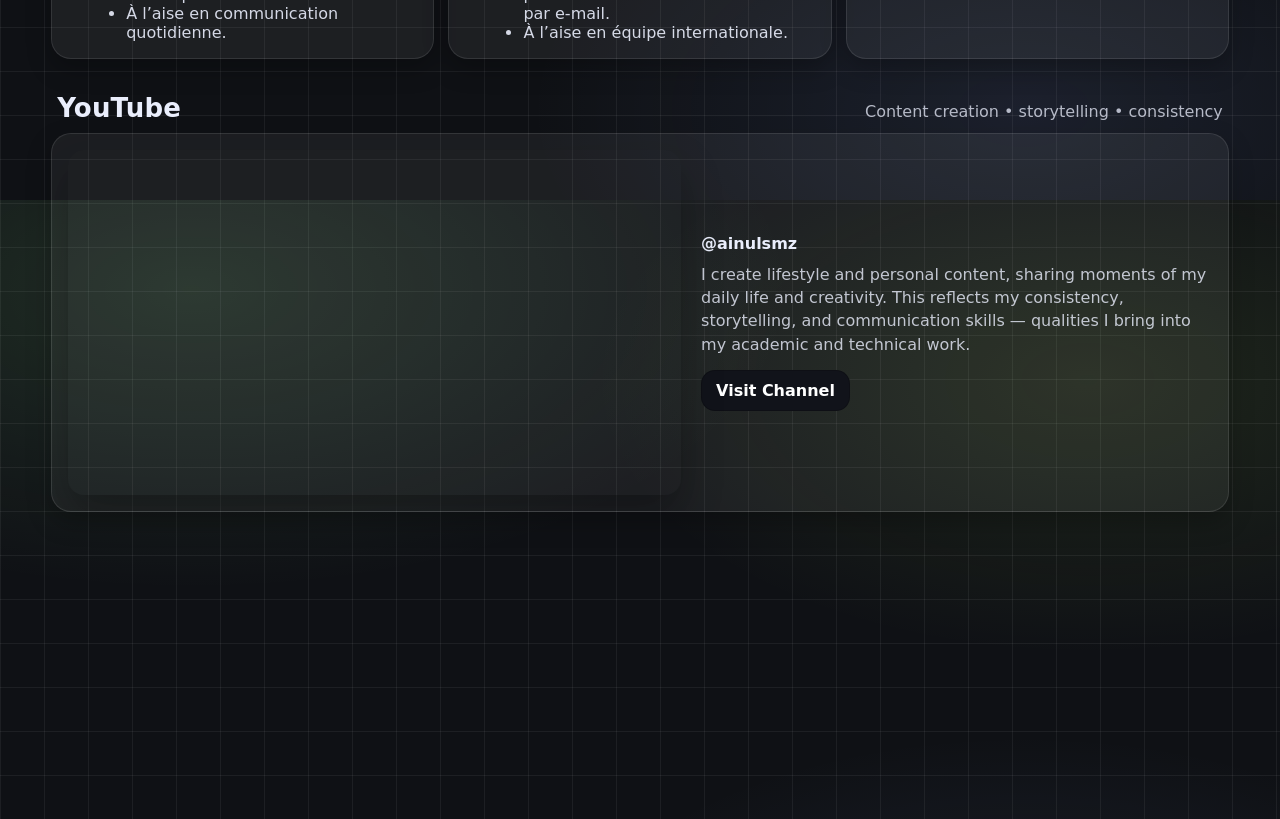
==== commit b6a34cd7: "add https to link for linkedin" ====
--- a/index.html
+++ b/index.html
@@ -83,7 +83,7 @@
 
           <div class="hero-cta">
             <a class="btn" href="assets/CV.pdf" target="_blank" rel="noreferrer" data-i18n="hero.cvBtn">Télécharger CV</a>
-            <a class="btn ghost" href="www.linkedin.com/in/ainul-binti-abd-malik" target="_blank" rel="noreferrer" data-i18n="hero.linkedinBtn">LinkedIn</a>
+            <a class="btn ghost" href="https://www.linkedin.com/in/ainul-binti-abd-malik" target="_blank" rel="noreferrer" data-i18n="hero.linkedinBtn">LinkedIn</a>
           </div>
 
           <div class="apple-stickers">
@@ -139,7 +139,7 @@
                 <a class="contact-item" href="mailto:ainulsmz06@gmail.com">
                   <span class="ico">✉</span> <span data-i18n="about.email">ainulsmz06@gmail.com</span>
                 </a>
-                <a class="contact-item" href="www.linkedin.com/in/ainul-binti-abd-malik" target="_blank" rel="noreferrer">
+                <a class="contact-item" href="https://www.linkedin.com/in/ainul-binti-abd-malik" target="_blank" rel="noreferrer">
                   <span class="ico">⌁</span> <span data-i18n="about.social">LinkedIn</span>
                 </a>
                 <a class="contact-item" href="#">
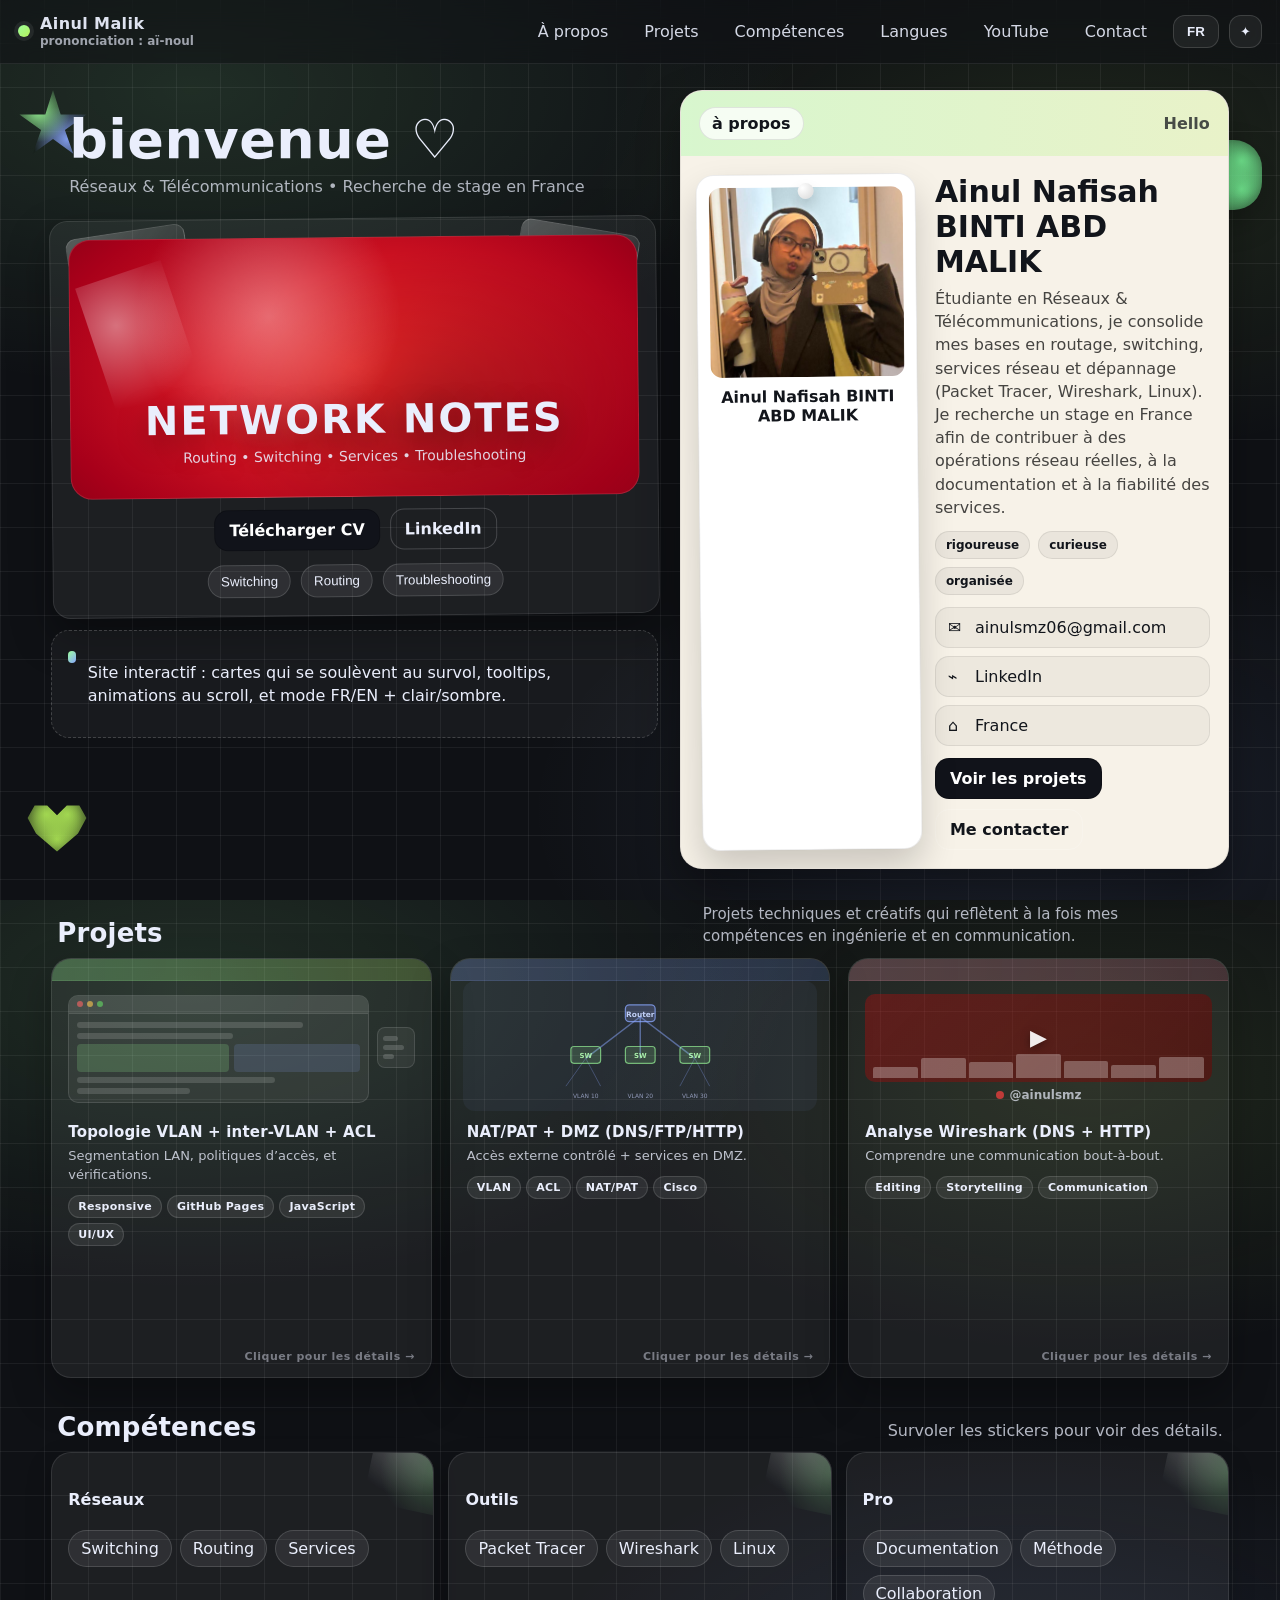
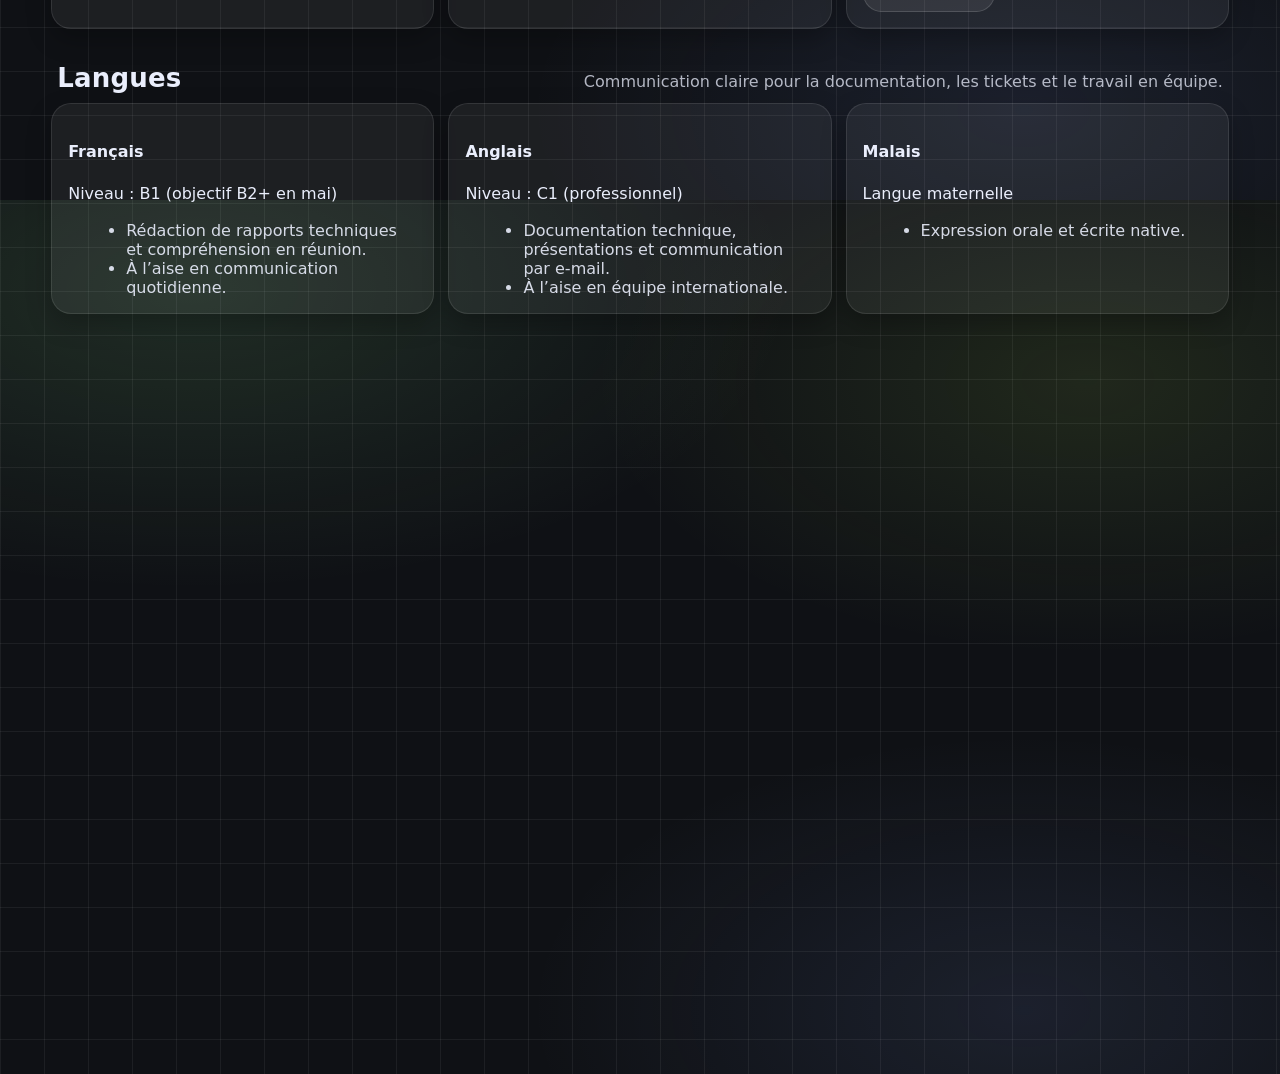
==== commit 2fa80db9: "update projects section" ====
--- a/index.html
+++ b/index.html
@@ -161,69 +161,188 @@
     <section class="section reveal" id="projects">
       <div class="section-head">
         <h3 data-i18n="projects.title">Projets</h3>
-        <p data-i18n="projects.subtitle">Survoler = lift • Cliquer = détails (flip)</p>
-      </div>
-
-      <div class="cards">
-        <article class="proj card flip" tabindex="0" role="button" aria-label="Project 1">
-          <div class="card-face front">
-            <div class="washi" aria-hidden="true"></div>
-            <h4 data-i18n="projects.p1.title">Topologie VLAN + inter-VLAN + ACL</h4>
-            <p data-i18n="projects.p1.desc">Segmentation LAN, politiques d’accès, et vérifications.</p>
-            <div class="tags">
-              <span>VLAN</span><span>ACL</span><span>Packet Tracer</span>
-            </div>
-          </div>
-          <div class="card-face back">
-            <h4 data-i18n="projects.what.title">Ce que j’ai fait</h4>
-            <ul>
-              <li data-i18n="projects.p1.b1">Création VLANs + trunking + inter-VLAN routing</li>
-              <li data-i18n="projects.p1.b2">ACLs (autoriser/refuser selon besoins)</li>
-              <li data-i18n="projects.p1.b3">Tests : ping, traceroute, show vlan / show ip int br</li>
-            </ul>
-            <a class="link" href="#" target="_blank" rel="noreferrer" data-i18n="projects.open">Ouvrir ↗</a>
+        <p class="proj-new-subtitle" data-i18n="projects.newSubtitle">Projets techniques et créatifs qui reflètent à la fois mes compétences en ingénierie et en communication.</p>
+      </div>
+
+      <div class="proj3-grid">
+
+        <!-- CARD 1: Portfolio Website -->
+        <article class="proj3-card flip3" tabindex="0" role="button" aria-label="Project: Portfolio Website">
+          <div class="proj3-face proj3-front">
+            <div class="proj3-washi proj3-washi--green" aria-hidden="true"></div>
+            <div class="proj3-visual proj3-visual--website">
+              <div class="proj3-screen">
+                <div class="proj3-screen-bar"><span></span><span></span><span></span></div>
+                <div class="proj3-screen-body">
+                  <div class="proj3-screen-line" style="width:80%"></div>
+                  <div class="proj3-screen-line" style="width:55%"></div>
+                  <div class="proj3-screen-blocks">
+                    <div class="proj3-block" style="flex:1.2;background:rgba(157,255,157,.18)"></div>
+                    <div class="proj3-block" style="flex:1;background:rgba(138,167,255,.15)"></div>
+                  </div>
+                  <div class="proj3-screen-line" style="width:70%"></div>
+                  <div class="proj3-screen-line" style="width:40%"></div>
+                </div>
+              </div>
+              <div class="proj3-phone">
+                <div class="proj3-phone-line" style="width:60%"></div>
+                <div class="proj3-phone-line" style="width:80%"></div>
+                <div class="proj3-phone-line" style="width:45%"></div>
+              </div>
+            </div>
+            <div class="proj3-content">
+              <h4 data-i18n="projects.p1.title">Interactive Portfolio Website</h4>
+              <p data-i18n="projects.p1.desc">Portfolio bilingue responsive conçu et développé en HTML, CSS et JavaScript.</p>
+              <div class="proj3-tags">
+                <span>Responsive</span><span>GitHub Pages</span><span>JavaScript</span><span>UI/UX</span>
+              </div>
+            </div>
+            <div class="proj3-hint" data-i18n="projects.hint">Cliquer pour les détails →</div>
+          </div>
+          <div class="proj3-face proj3-back">
+            <div class="proj3-back-header proj3-back-header--green">
+              <span class="proj3-icon" aria-hidden="true">⌘</span>
+              <h4 data-i18n="projects.p1.title">Portfolio Website</h4>
+            </div>
+            <div class="proj3-back-body">
+              <div class="proj3-back-block">
+                <p class="proj3-back-label" data-i18n="projects.objectif">Objectif</p>
+                <p data-i18n="projects.p1.objective">Créer un portfolio interactif et bilingue pour présenter mon profil à des recruteurs en France.</p>
+              </div>
+              <div class="proj3-back-block">
+                <p class="proj3-back-label" data-i18n="projects.whatIdid">Ce que j'ai fait</p>
+                <ul>
+                  <li data-i18n="projects.p1.b1">Design responsive + animations scroll + flip cards</li>
+                  <li data-i18n="projects.p1.b2">Mode bilingue FR/EN + thème clair/sombre</li>
+                  <li data-i18n="projects.p1.b3">Déploiement GitHub Pages</li>
+                </ul>
+              </div>
+              <div class="proj3-back-block">
+                <p class="proj3-back-label" data-i18n="projects.skills">Compétences</p>
+                <div class="proj3-tags"><span>HTML/CSS</span><span>JS</span><span>UI/UX</span><span>Git</span></div>
+              </div>
+            </div>
+            <a class="proj3-cta proj3-cta--green" href="#" target="_blank" rel="noreferrer" data-i18n="projects.visitSite">Visiter le site ↗</a>
           </div>
         </article>
 
-        <article class="proj card flip" tabindex="0" role="button" aria-label="Project 2">
-          <div class="card-face front">
-            <div class="washi alt" aria-hidden="true"></div>
-            <h4 data-i18n="projects.p2.title">NAT/PAT + DMZ (DNS/FTP/HTTP)</h4>
-            <p data-i18n="projects.p2.desc">Accès externe contrôlé + services en DMZ.</p>
-            <div class="tags">
-              <span>NAT</span><span>DMZ</span><span>Services</span>
-            </div>
-          </div>
-          <div class="card-face back">
-            <h4 data-i18n="projects.what.title">Ce que j’ai fait</h4>
-            <ul>
-              <li data-i18n="projects.p2.b1">NAT statique pour serveur, PAT pour clients</li>
-              <li data-i18n="projects.p2.b2">Configuration DNS + FTP/HTTP + sécurité de base</li>
-              <li data-i18n="projects.p2.b3">Vérif : show ip nat translations, ping, telnet/ftp</li>
-            </ul>
-            <a class="link" href="#" target="_blank" rel="noreferrer" data-i18n="projects.open">Ouvrir ↗</a>
+        <!-- CARD 2: Networking -->
+        <article class="proj3-card flip3" tabindex="0" role="button" aria-label="Project: Enterprise Network">
+          <div class="proj3-face proj3-front">
+            <div class="proj3-washi proj3-washi--blue" aria-hidden="true"></div>
+            <div class="proj3-visual proj3-visual--network">
+              <svg viewBox="0 0 200 115" xmlns="http://www.w3.org/2000/svg" aria-hidden="true" style="width:100%;height:100%">
+                <line x1="100" y1="28" x2="45" y2="70" stroke="rgba(138,167,255,.5)" stroke-width="1.5"/>
+                <line x1="100" y1="28" x2="100" y2="70" stroke="rgba(138,167,255,.5)" stroke-width="1.5"/>
+                <line x1="100" y1="28" x2="155" y2="70" stroke="rgba(138,167,255,.5)" stroke-width="1.5"/>
+                <line x1="45" y1="70" x2="25" y2="98" stroke="rgba(138,167,255,.3)" stroke-width="1"/>
+                <line x1="45" y1="70" x2="60" y2="98" stroke="rgba(138,167,255,.3)" stroke-width="1"/>
+                <line x1="155" y1="70" x2="140" y2="98" stroke="rgba(138,167,255,.3)" stroke-width="1"/>
+                <line x1="155" y1="70" x2="170" y2="98" stroke="rgba(138,167,255,.3)" stroke-width="1"/>
+                <rect x="85" y="16" width="30" height="17" rx="4" fill="rgba(138,167,255,.2)" stroke="rgba(138,167,255,.75)" stroke-width="1.3"/>
+                <text x="100" y="28" text-anchor="middle" font-size="7.5" fill="rgba(200,215,255,.95)" font-weight="700">Router</text>
+                <rect x="30" y="58" width="30" height="17" rx="3" fill="rgba(157,255,157,.15)" stroke="rgba(157,255,157,.65)" stroke-width="1.2"/>
+                <text x="45" y="70" text-anchor="middle" font-size="7" fill="rgba(180,255,180,.9)" font-weight="700">SW</text>
+                <rect x="85" y="58" width="30" height="17" rx="3" fill="rgba(157,255,157,.15)" stroke="rgba(157,255,157,.65)" stroke-width="1.2"/>
+                <text x="100" y="70" text-anchor="middle" font-size="7" fill="rgba(180,255,180,.9)" font-weight="700">SW</text>
+                <rect x="140" y="58" width="30" height="17" rx="3" fill="rgba(157,255,157,.15)" stroke="rgba(157,255,157,.65)" stroke-width="1.2"/>
+                <text x="155" y="70" text-anchor="middle" font-size="7" fill="rgba(180,255,180,.9)" font-weight="700">SW</text>
+                <text x="45" y="110" text-anchor="middle" font-size="6" fill="rgba(200,210,255,.65)">VLAN 10</text>
+                <text x="100" y="110" text-anchor="middle" font-size="6" fill="rgba(200,210,255,.65)">VLAN 20</text>
+                <text x="155" y="110" text-anchor="middle" font-size="6" fill="rgba(200,210,255,.65)">VLAN 30</text>
+              </svg>
+            </div>
+            <div class="proj3-content">
+              <h4 data-i18n="projects.p2.title">Enterprise Network Admin</h4>
+              <p data-i18n="projects.p2.desc">Design et configuration d'une infrastructure réseau segmentée avec VLANs et routage.</p>
+              <div class="proj3-tags">
+                <span>VLAN</span><span>ACL</span><span>NAT/PAT</span><span>Cisco</span>
+              </div>
+            </div>
+            <div class="proj3-hint" data-i18n="projects.hint">Cliquer pour les détails →</div>
+          </div>
+          <div class="proj3-face proj3-back">
+            <div class="proj3-back-header proj3-back-header--blue">
+              <span class="proj3-icon" aria-hidden="true">⊡</span>
+              <h4 data-i18n="projects.p2.title">Enterprise Network Admin</h4>
+            </div>
+            <div class="proj3-back-body">
+              <div class="proj3-back-block">
+                <p class="proj3-back-label" data-i18n="projects.context">Contexte</p>
+                <p data-i18n="projects.p2.context">Simulation d'une entreprise avec plusieurs départements et politiques d'accès différentes.</p>
+              </div>
+              <div class="proj3-back-block">
+                <p class="proj3-back-label" data-i18n="projects.whatIdid">Ce que j'ai fait</p>
+                <ul>
+                  <li data-i18n="projects.p2.b1">VLANs + trunking + routage inter-VLAN</li>
+                  <li data-i18n="projects.p2.b2">NAT statique + PAT clients + DMZ services</li>
+                  <li data-i18n="projects.p2.b3">ACLs + tests ping/traceroute/show commands</li>
+                </ul>
+              </div>
+              <div class="proj3-back-block">
+                <p class="proj3-back-label" data-i18n="projects.tools">Outils</p>
+                <div class="proj3-tags"><span>Packet Tracer</span><span>Wireshark</span><span>Cisco IOS</span></div>
+              </div>
+            </div>
+            <a class="proj3-cta proj3-cta--blue" href="#" target="_blank" rel="noreferrer" data-i18n="projects.openProof">Voir la topologie ↗</a>
           </div>
         </article>
 
-        <article class="proj card flip" tabindex="0" role="button" aria-label="Project 3">
-          <div class="card-face front">
-            <div class="washi" aria-hidden="true"></div>
-            <h4 data-i18n="projects.p3.title">Analyse Wireshark (DNS + HTTP)</h4>
-            <p data-i18n="projects.p3.desc">Comprendre une communication bout-à-bout.</p>
-            <div class="tags">
-              <span>Wireshark</span><span>DNS</span><span>TCP</span>
-            </div>
-          </div>
-          <div class="card-face back">
-            <h4 data-i18n="projects.what.title">Ce que j’ai fait</h4>
-            <ul>
-              <li data-i18n="projects.p3.b1">Filtrage, inspection trames, handshake TCP</li>
-              <li data-i18n="projects.p3.b2">Résolution DNS + requêtes HTTP</li>
-              <li data-i18n="projects.p3.b3">Conclusion : causes possibles & bonnes pratiques</li>
-            </ul>
-            <a class="link" href="#" target="_blank" rel="noreferrer" data-i18n="projects.open">Ouvrir ↗</a>
+        <!-- CARD 3: YouTube -->
+        <article class="proj3-card flip3" tabindex="0" role="button" aria-label="Project: YouTube">
+          <div class="proj3-face proj3-front">
+            <div class="proj3-washi proj3-washi--pink" aria-hidden="true"></div>
+            <div class="proj3-visual proj3-visual--youtube">
+              <div class="proj3-yt-thumb">
+                <div class="proj3-yt-play" aria-hidden="true">▶</div>
+                <div class="proj3-yt-bars" aria-hidden="true">
+                  <span style="height:40%"></span><span style="height:70%"></span>
+                  <span style="height:55%"></span><span style="height:85%"></span>
+                  <span style="height:60%"></span><span style="height:45%"></span>
+                  <span style="height:75%"></span>
+                </div>
+              </div>
+              <div class="proj3-yt-meta">
+                <div class="proj3-yt-dot" aria-hidden="true"></div>
+                <span>@ainulsmz</span>
+              </div>
+            </div>
+            <div class="proj3-content">
+              <h4 data-i18n="projects.p3.title">YouTube Content Creation</h4>
+              <p data-i18n="projects.p3.desc">Contenu lifestyle et storytelling axé sur la régularité et l'engagement.</p>
+              <div class="proj3-tags">
+                <span>Editing</span><span>Storytelling</span><span>Communication</span>
+              </div>
+            </div>
+            <div class="proj3-hint" data-i18n="projects.hint">Cliquer pour les détails →</div>
+          </div>
+          <div class="proj3-face proj3-back">
+            <div class="proj3-back-header proj3-back-header--pink">
+              <span class="proj3-icon" aria-hidden="true">▶</span>
+              <h4 data-i18n="projects.p3.title">YouTube Content Creation</h4>
+            </div>
+            <div class="proj3-back-body">
+              <div class="proj3-back-block">
+                <p class="proj3-back-label" data-i18n="projects.transferable">Compétences transférables</p>
+                <ul>
+                  <li data-i18n="projects.p3.b1">Communication claire et storytelling visuel</li>
+                  <li data-i18n="projects.p3.b2">Régularité, planification, gestion de contenu</li>
+                  <li data-i18n="projects.p3.b3">Montage vidéo + compréhension de l'audience</li>
+                </ul>
+              </div>
+              <div class="proj3-back-block">
+                <p class="proj3-back-label" data-i18n="projects.skills">Compétences</p>
+                <div class="proj3-tags">
+                  <span data-i18n="projects.p3.s1">Créativité</span>
+                  <span data-i18n="projects.p3.s2">Rigueur</span>
+                  <span data-i18n="projects.p3.s3">Confiance</span>
+                </div>
+              </div>
+            </div>
+            <a class="proj3-cta proj3-cta--pink" href="https://www.youtube.com/@ainulsmz" target="_blank" rel="noreferrer" data-i18n="projects.visitChannel">Voir la chaîne ↗</a>
           </div>
         </article>
+
       </div>
     </section>
 
@@ -374,4 +493,4 @@
 
   <script src="portfolio_script.js"></script>
 </body>
-</html>
+</html>
--- a/portfolio_styles.css
+++ b/portfolio_styles.css
@@ -836,3 +836,346 @@
   .flip.is-flipped .front{ display:none; }
   .flip.is-flipped .back{ display:block; }
 }
+
+/* ======================================================
+   NEW PROJECT SECTION — 3-CARD LAYOUT
+   ====================================================== */
+
+.proj-new-subtitle {
+  margin-top: 4px;
+  opacity: .72;
+  max-width: 520px;
+  font-size: 15px;
+  line-height: 1.5;
+}
+
+/* GRID */
+.proj3-grid {
+  display: grid;
+  grid-template-columns: repeat(3, 1fr);
+  gap: 18px;
+  align-items: start;
+}
+@media (max-width: 900px) {
+  .proj3-grid { grid-template-columns: 1fr; }
+}
+
+/* CARD SHELL — perspective wrapper */
+.proj3-card {
+  perspective: 1000px;
+  cursor: pointer;
+  border-radius: 20px;
+  min-height: 420px;
+  position: relative;
+  transition: transform .18s ease;
+}
+.proj3-card:hover { transform: translateY(-4px); }
+
+/* FACE (shared front/back) */
+.proj3-face {
+  border-radius: 20px;
+  border: 1px solid rgba(255,255,255,.10);
+  background: rgba(255,255,255,.06);
+  box-shadow: 0 18px 40px rgba(0,0,0,.30);
+  overflow: hidden;
+  display: flex;
+  flex-direction: column;
+  min-height: 420px;
+  position: absolute;
+  inset: 0;
+  backface-visibility: hidden;
+  transform-style: preserve-3d;
+  transition: transform .55s cubic-bezier(.4,0,.2,1);
+}
+[data-theme="light"] .proj3-face {
+  background: rgba(255,255,255,.78);
+  border-color: rgba(10,10,20,.07);
+}
+
+/* FRONT */
+.proj3-front { transform: rotateY(0deg); }
+/* BACK */
+.proj3-back {
+  transform: rotateY(180deg);
+  padding: 0;
+}
+/* FLIPPED STATE */
+.proj3-card.is-flipped .proj3-front { transform: rotateY(-180deg); }
+.proj3-card.is-flipped .proj3-back  { transform: rotateY(0deg); }
+
+/* WASHI TAPE STRIP */
+.proj3-washi {
+  height: 22px;
+  opacity: .75;
+  position: relative;
+  flex-shrink: 0;
+}
+.proj3-washi--green { background: linear-gradient(90deg, rgba(157,255,157,.35), rgba(182,242,90,.25)); border-bottom: 1px solid rgba(157,255,157,.2); }
+.proj3-washi--blue  { background: linear-gradient(90deg, rgba(138,167,255,.3), rgba(90,140,255,.2));  border-bottom: 1px solid rgba(138,167,255,.18); }
+.proj3-washi--pink  { background: linear-gradient(90deg, rgba(255,160,180,.3), rgba(255,110,150,.2)); border-bottom: 1px solid rgba(255,150,175,.18); }
+
+/* VISUAL ZONE */
+.proj3-visual {
+  flex: 0 0 130px;
+  display: flex;
+  align-items: center;
+  justify-content: center;
+  padding: 12px 16px 8px;
+  gap: 10px;
+}
+
+/* --- Website mockup --- */
+.proj3-visual--website { flex-direction: row; align-items: flex-end; gap: 8px; }
+.proj3-screen {
+  flex: 1;
+  background: rgba(255,255,255,.06);
+  border: 1px solid rgba(255,255,255,.12);
+  border-radius: 10px;
+  overflow: hidden;
+}
+[data-theme="light"] .proj3-screen {
+  background: rgba(10,10,20,.04);
+  border-color: rgba(10,10,20,.10);
+}
+.proj3-screen-bar {
+  height: 18px;
+  background: rgba(255,255,255,.08);
+  border-bottom: 1px solid rgba(255,255,255,.08);
+  display: flex;
+  align-items: center;
+  gap: 4px;
+  padding: 0 8px;
+}
+[data-theme="light"] .proj3-screen-bar {
+  background: rgba(10,10,20,.05);
+  border-bottom-color: rgba(10,10,20,.06);
+}
+.proj3-screen-bar span {
+  width: 6px; height: 6px; border-radius: 50%;
+  background: rgba(255,255,255,.22);
+}
+.proj3-screen-bar span:nth-child(1) { background: rgba(255,100,100,.6); }
+.proj3-screen-bar span:nth-child(2) { background: rgba(255,200,80,.6); }
+.proj3-screen-bar span:nth-child(3) { background: rgba(100,220,100,.6); }
+.proj3-screen-body { padding: 8px; display: flex; flex-direction: column; gap: 5px; }
+.proj3-screen-line {
+  height: 6px;
+  border-radius: 3px;
+  background: rgba(255,255,255,.14);
+}
+[data-theme="light"] .proj3-screen-line { background: rgba(10,10,20,.10); }
+.proj3-screen-blocks { display: flex; gap: 5px; height: 28px; }
+.proj3-block { border-radius: 4px; }
+.proj3-phone {
+  width: 38px;
+  background: rgba(255,255,255,.06);
+  border: 1px solid rgba(255,255,255,.12);
+  border-radius: 8px;
+  padding: 8px 5px;
+  display: flex;
+  flex-direction: column;
+  gap: 4px;
+  align-self: center;
+}
+[data-theme="light"] .proj3-phone { background: rgba(10,10,20,.04); border-color: rgba(10,10,20,.10); }
+.proj3-phone-line {
+  height: 5px;
+  border-radius: 3px;
+  background: rgba(255,255,255,.16);
+}
+[data-theme="light"] .proj3-phone-line { background: rgba(10,10,20,.12); }
+
+/* --- Network topology --- */
+.proj3-visual--network {
+  background: rgba(138,167,255,.06);
+  border-radius: 12px;
+  margin: 0 12px;
+  height: 120px;
+  padding: 8px;
+}
+
+/* --- YouTube --- */
+.proj3-visual--youtube {
+  flex-direction: column;
+  gap: 6px;
+  padding: 10px 16px 6px;
+}
+.proj3-yt-thumb {
+  width: 100%;
+  height: 88px;
+  background: linear-gradient(135deg, rgba(200,10,10,.35), rgba(120,0,0,.45));
+  border-radius: 10px;
+  display: flex;
+  align-items: center;
+  justify-content: center;
+  position: relative;
+  overflow: hidden;
+}
+.proj3-yt-play {
+  font-size: 22px;
+  color: rgba(255,255,255,.92);
+  z-index: 2;
+  text-shadow: 0 2px 8px rgba(0,0,0,.4);
+}
+.proj3-yt-bars {
+  position: absolute;
+  bottom: 0; left: 0; right: 0;
+  height: 32px;
+  display: flex;
+  align-items: flex-end;
+  gap: 3px;
+  padding: 0 8px 4px;
+  opacity: .4;
+}
+.proj3-yt-bars span {
+  flex: 1;
+  border-radius: 2px 2px 0 0;
+  background: rgba(255,255,255,.7);
+  animation: barAnim 2.5s ease-in-out infinite;
+}
+.proj3-yt-bars span:nth-child(2) { animation-delay: .2s; }
+.proj3-yt-bars span:nth-child(3) { animation-delay: .4s; }
+.proj3-yt-bars span:nth-child(4) { animation-delay: .1s; }
+.proj3-yt-bars span:nth-child(5) { animation-delay: .35s; }
+.proj3-yt-bars span:nth-child(6) { animation-delay: .15s; }
+.proj3-yt-bars span:nth-child(7) { animation-delay: .5s; }
+@keyframes barAnim {
+  0%,100% { transform: scaleY(1); }
+  50% { transform: scaleY(.55); }
+}
+.proj3-yt-meta {
+  display: flex;
+  align-items: center;
+  gap: 6px;
+  font-size: 12px;
+  opacity: .7;
+  font-weight: 700;
+}
+.proj3-yt-dot {
+  width: 8px; height: 8px; border-radius: 50%;
+  background: #ff4040;
+  flex-shrink: 0;
+}
+
+/* CONTENT AREA */
+.proj3-content {
+  padding: 12px 16px 8px;
+  flex: 1;
+}
+.proj3-content h4 {
+  margin: 0 0 6px;
+  font-size: 15px;
+  font-weight: 900;
+  letter-spacing: .2px;
+}
+.proj3-content p {
+  margin: 0 0 10px;
+  font-size: 13px;
+  opacity: .78;
+  line-height: 1.45;
+}
+.proj3-tags {
+  display: flex;
+  flex-wrap: wrap;
+  gap: 5px;
+}
+.proj3-tags span {
+  font-size: 11px;
+  font-weight: 900;
+  padding: 4px 9px;
+  border-radius: 999px;
+  background: rgba(255,255,255,.08);
+  border: 1px solid rgba(255,255,255,.12);
+  letter-spacing: .3px;
+}
+[data-theme="light"] .proj3-tags span {
+  background: rgba(10,10,20,.05);
+  border-color: rgba(10,10,20,.10);
+}
+
+/* HINT */
+.proj3-hint {
+  padding: 8px 16px 14px;
+  font-size: 11px;
+  opacity: .45;
+  font-weight: 700;
+  letter-spacing: .5px;
+  text-align: right;
+}
+
+/* BACK SIDE */
+.proj3-back-header {
+  padding: 16px 18px 12px;
+  display: flex;
+  align-items: center;
+  gap: 10px;
+  border-bottom: 1px solid rgba(255,255,255,.08);
+  flex-shrink: 0;
+}
+[data-theme="light"] .proj3-back-header { border-bottom-color: rgba(10,10,20,.08); }
+.proj3-back-header--green { background: rgba(157,255,157,.10); }
+.proj3-back-header--blue  { background: rgba(138,167,255,.10); }
+.proj3-back-header--pink  { background: rgba(255,150,175,.10); }
+.proj3-icon { font-size: 20px; opacity: .8; }
+.proj3-back-header h4 { margin: 0; font-size: 14px; font-weight: 900; }
+
+.proj3-back-body {
+  flex: 1;
+  overflow-y: auto;
+  padding: 10px 18px;
+  display: flex;
+  flex-direction: column;
+  gap: 10px;
+}
+.proj3-back-block p { margin: 0 0 4px; font-size: 13px; line-height: 1.4; }
+.proj3-back-block ul {
+  margin: 4px 0 0 16px;
+  padding: 0;
+  font-size: 12px;
+  opacity: .88;
+  line-height: 1.55;
+}
+.proj3-back-label {
+  font-size: 10px !important;
+  font-weight: 900 !important;
+  letter-spacing: 1px !important;
+  text-transform: uppercase;
+  opacity: .5 !important;
+  margin-bottom: 4px !important;
+}
+
+/* BACK CTA */
+.proj3-cta {
+  display: block;
+  margin: 0 18px 16px;
+  padding: 10px;
+  text-align: center;
+  border-radius: 12px;
+  font-weight: 900;
+  font-size: 13px;
+  border: 1px solid rgba(255,255,255,.14);
+  background: rgba(255,255,255,.07);
+  transition: transform .15s ease, background .15s ease;
+  flex-shrink: 0;
+}
+.proj3-cta:hover { transform: translateY(-2px); background: rgba(255,255,255,.12); }
+.proj3-cta--green { border-color: rgba(157,255,157,.3); }
+.proj3-cta--blue  { border-color: rgba(138,167,255,.3); }
+.proj3-cta--pink  { border-color: rgba(255,150,175,.3); }
+[data-theme="light"] .proj3-cta { background: rgba(10,10,20,.04); border-color: rgba(10,10,20,.12); }
+
+/* MOBILE: expand instead of flip */
+@media (max-width: 900px) {
+  .proj3-card { perspective: none; min-height: auto; }
+  .proj3-face {
+    position: relative;
+    inset: auto;
+    backface-visibility: visible;
+    transform: none !important;
+    min-height: auto;
+    transition: none;
+  }
+  .proj3-back { display: none; }
+  .proj3-card.is-flipped .proj3-front { display: none; }
+  .proj3-card.is-flipped .proj3-back  { display: flex; }
+}
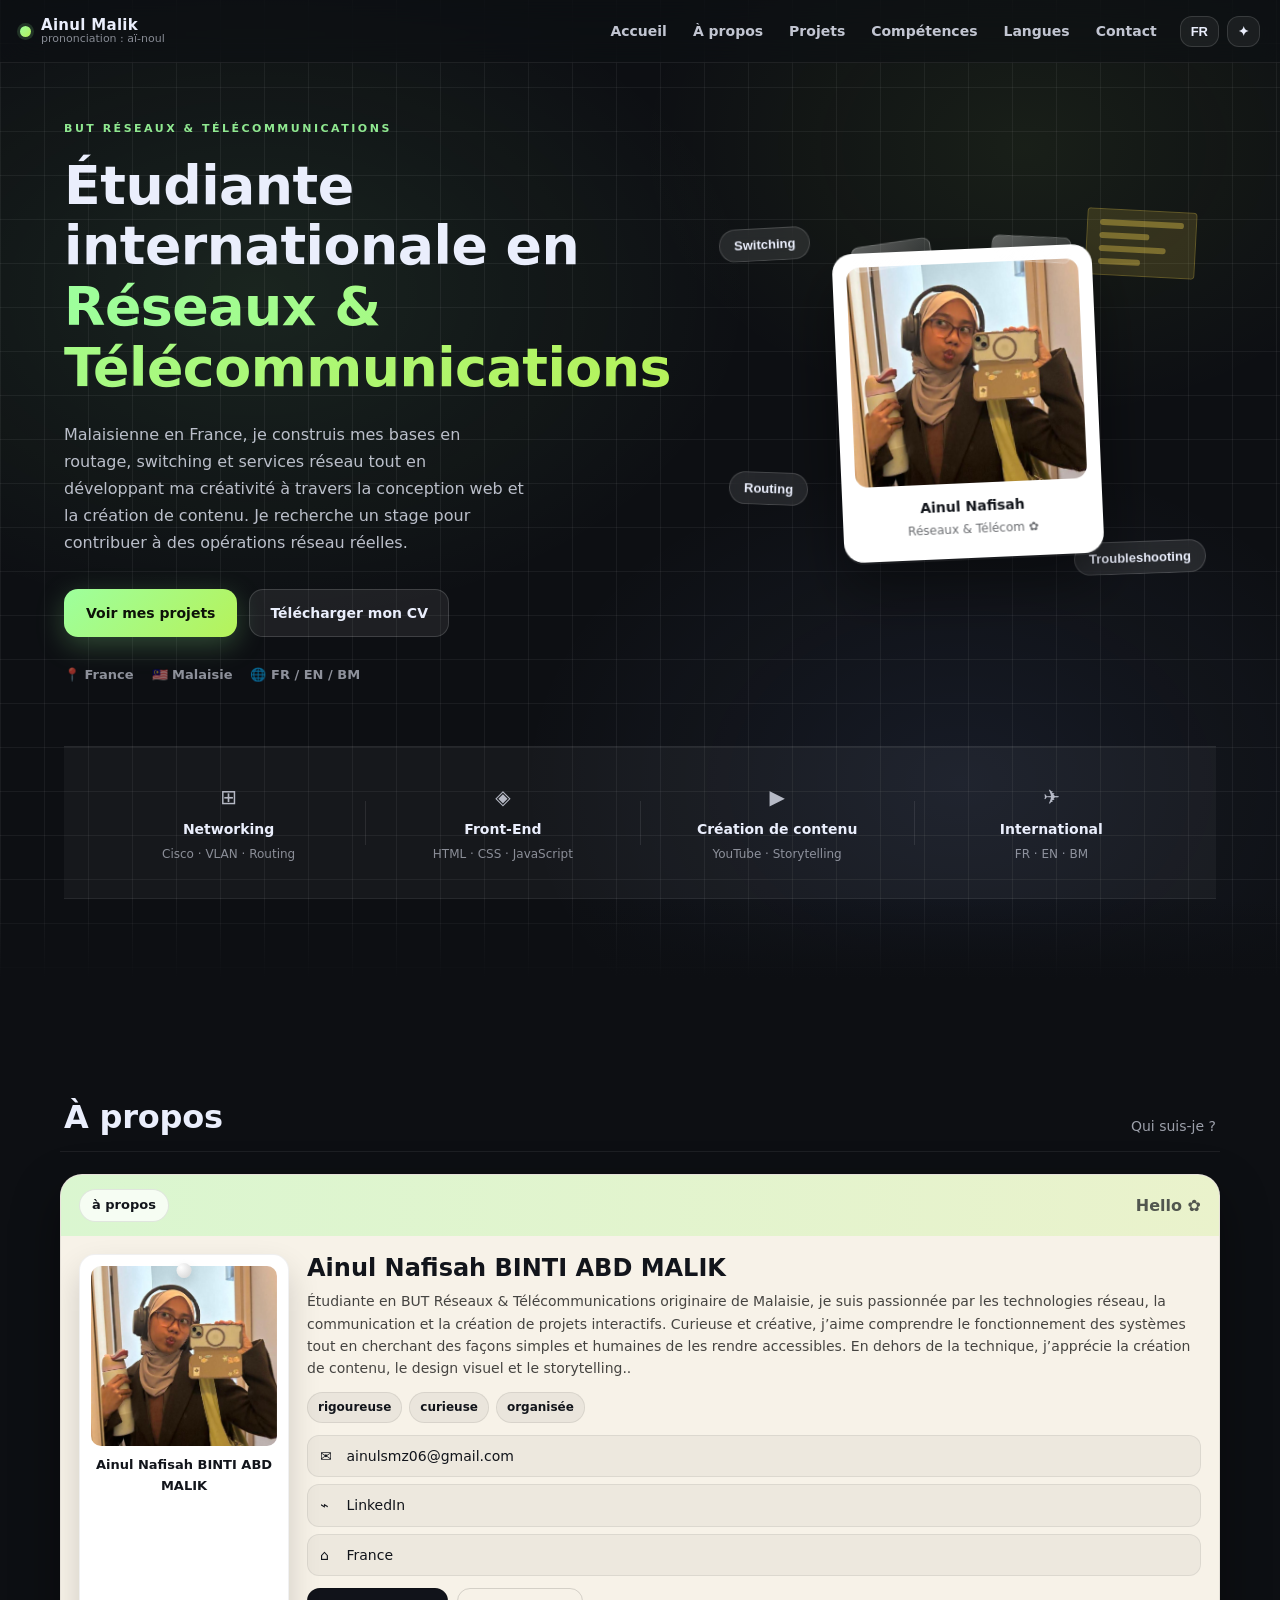
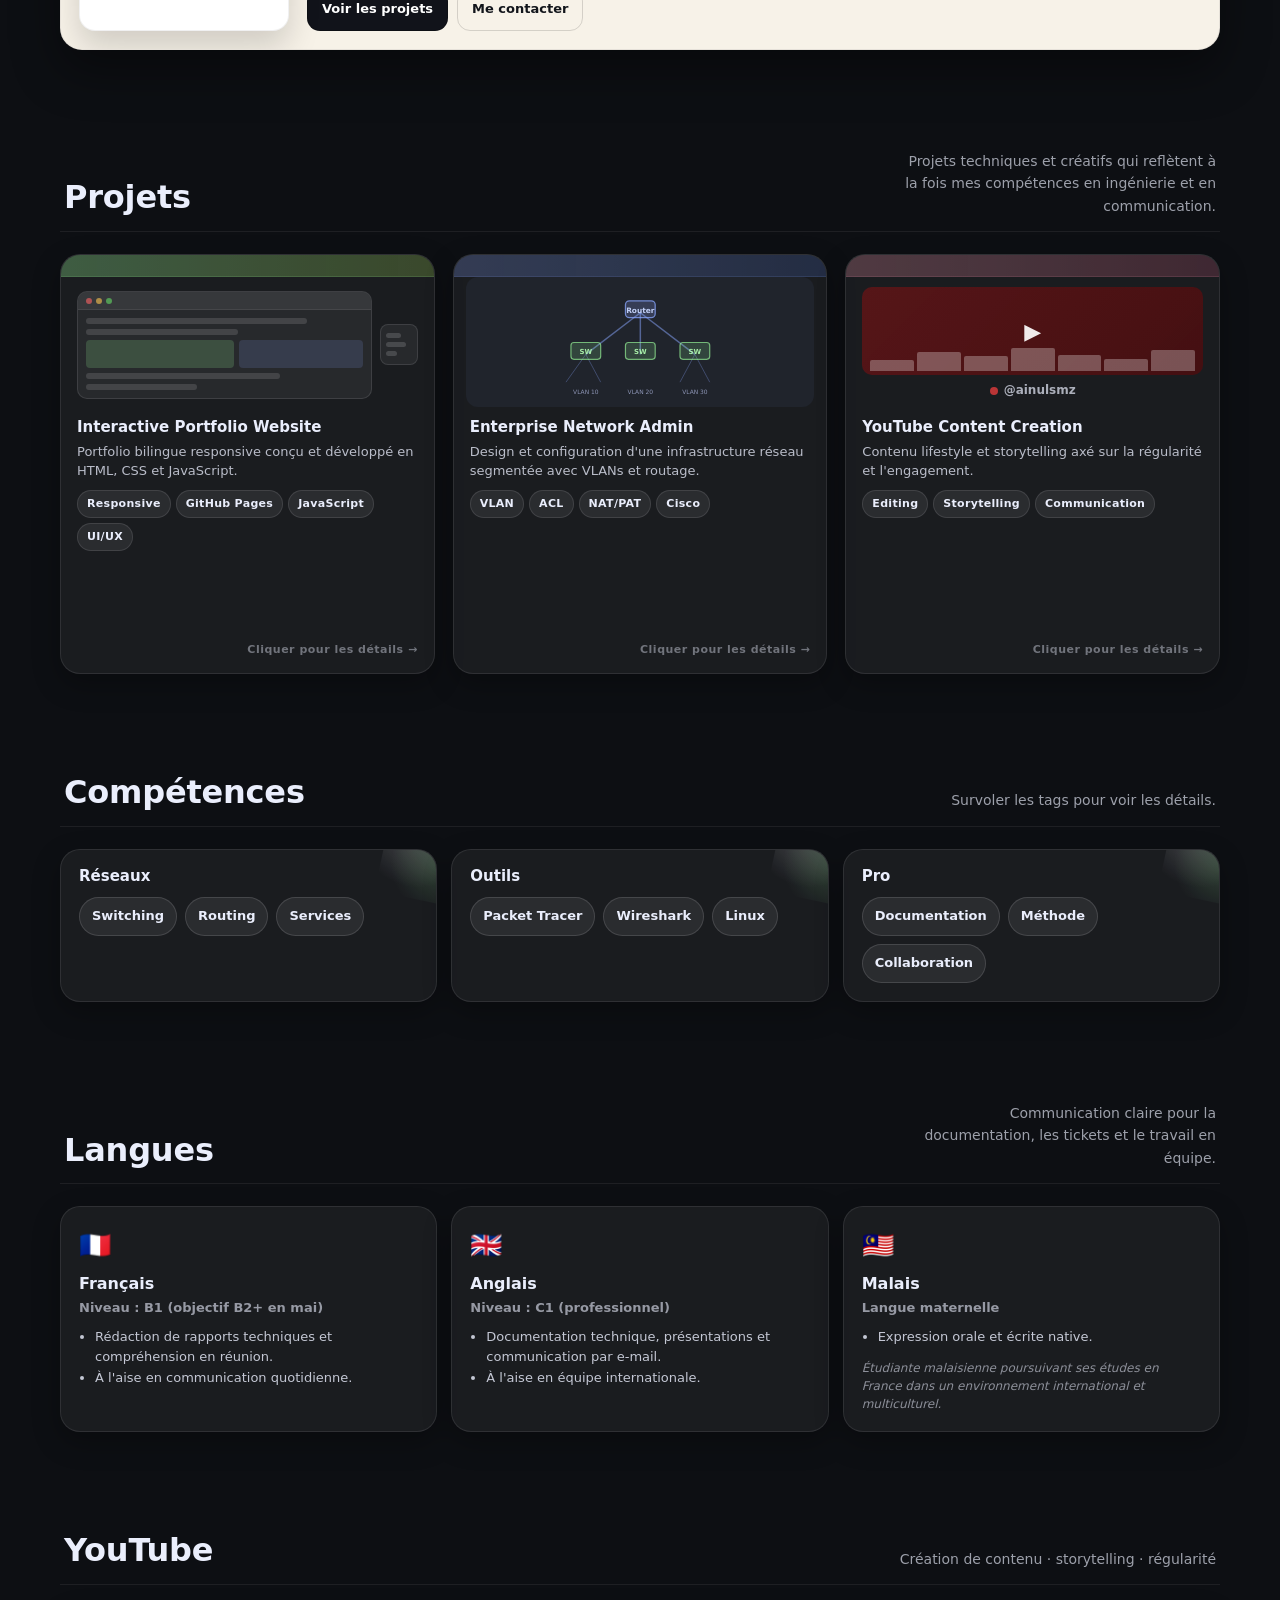
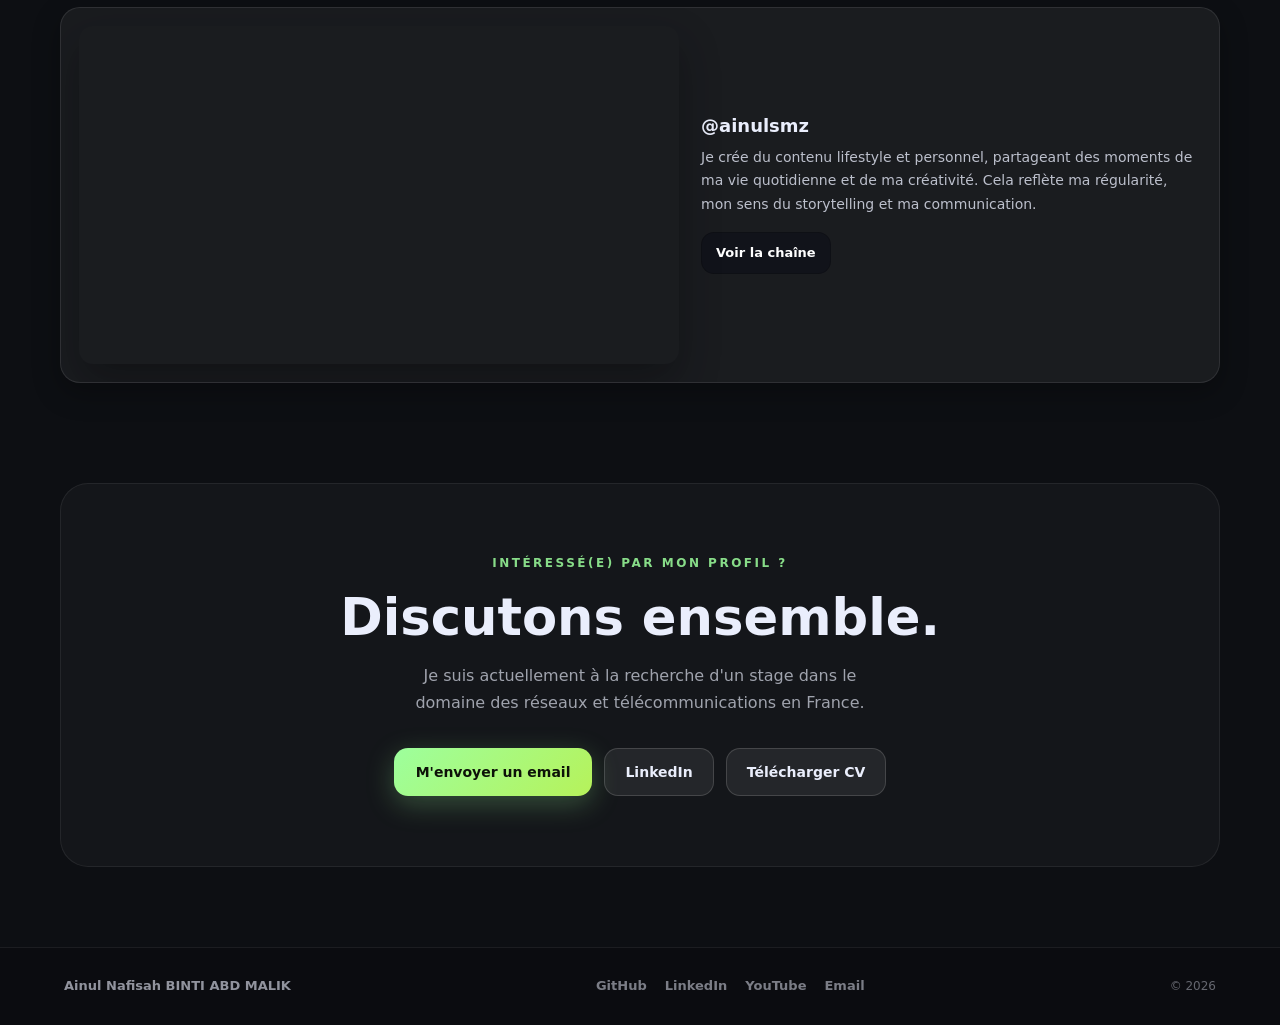
==== commit bcaf8511: "renew" ====
--- a/index.html
+++ b/index.html
@@ -3,27 +3,24 @@
 <head>
   <meta charset="UTF-8" />
   <meta name="viewport" content="width=device-width, initial-scale=1.0"/>
-
   <title data-i18n="meta.title">Portfolio — Réseaux & Télécom</title>
   <link rel="stylesheet" href="portfolio_styles.css"/>
-
-  <!-- 🍏 Favicon (no file needed) -->
   <link rel="apple-touch-icon" sizes="180x180" href="/apple-touch-icon.png">
-<link rel="icon" type="image/png" sizes="32x32" href="/favicon-32x32.png">
-<link rel="icon" type="image/png" sizes="16x16" href="/favicon-16x16.png">
-<link rel="manifest" href="/site.webmanifest">
-
+  <link rel="icon" type="image/png" sizes="32x32" href="/favicon-32x32.png">
+  <link rel="icon" type="image/png" sizes="16x16" href="/favicon-16x16.png">
+  <link rel="manifest" href="/site.webmanifest">
+</head>
 <body>
-  <!-- top progress bar -->
-  <div class="progress" aria-hidden="true">
-    <div class="progress-bar" id="progressBar"></div>
-  </div>
 
   <!-- floating stickers (decor) -->
-  <div class="sticker s-star" aria-hidden="true"></div>
+  <div class="sticker s-star"   aria-hidden="true"></div>
   <div class="sticker s-clover" aria-hidden="true"></div>
-  <div class="sticker s-heart" aria-hidden="true"></div>
-
+  <div class="sticker s-heart"  aria-hidden="true"></div>
+
+  <!-- scroll progress -->
+  <div class="progress" aria-hidden="true"><div class="progress-bar" id="progressBar"></div></div>
+
+  <!-- NAV -->
   <header class="topbar">
     <div class="brand">
       <span class="logo-dot"></span>
@@ -32,109 +29,152 @@
         <span class="brand-phon" data-i18n="brand.phon">prononciation : aï-noul</span>
       </div>
     </div>
-
-    <!-- Premium mobile hamburger -->
     <button class="hamburger" id="hamburger" aria-label="Menu" type="button">
       <span></span><span></span><span></span>
     </button>
-
     <nav class="nav" id="navMenu">
-      <a href="#about" data-i18n="nav.about">À propos</a>
+      <a href="#hero"     data-i18n="nav.home">Accueil</a>
+      <a href="#about"    data-i18n="nav.about">À propos</a>
       <a href="#projects" data-i18n="nav.projects">Projets</a>
-      <a href="#skills" data-i18n="nav.skills">Compétences</a>
+      <a href="#skills"   data-i18n="nav.skills">Compétences</a>
       <a href="#languages" data-i18n="nav.languages">Langues</a>
-      <a href="#youtube">YouTube</a>
-      <a href="#contact" data-i18n="nav.contact">Contact</a>
-
-      <!-- keep actions visible inside mobile menu too -->
+      <a href="#contact"  data-i18n="nav.contact">Contact</a>
       <div class="nav-actions">
         <button class="lang" id="langBtn" type="button" aria-label="Toggle language">FR</button>
         <button class="mode" id="modeBtn" type="button" aria-label="Toggle theme"><span>✦</span></button>
       </div>
     </nav>
-
-    <!-- overlay for mobile menu -->
     <div class="menu-overlay" id="menuOverlay" aria-hidden="true"></div>
   </header>
 
-  <main class="wrap">
-
-    <!-- HERO -->
-    <section class="hero reveal">
-      <div class="hero-left">
-        <div class="scribble-title">
-          <span class="hand" data-i18n="hero.hand">grab yours ♡</span>
-          <div class="subtitle" data-i18n="hero.subtitle">
-            Réseaux & Télécommunications • Recherche de stage en France
-          </div>
-        </div>
-
-        <div class="apple-card tilt" data-tilt>
-          <div class="tape tape-a" aria-hidden="true"></div>
-          <div class="tape tape-b" aria-hidden="true"></div>
-
-          <div class="apple">
-            <div class="shine" aria-hidden="true"></div>
-            <div class="apple-text">
-              <div class="big" data-i18n="hero.appleTitle">NETWORK NOTES</div>
-              <div class="small" data-i18n="hero.appleLine">Routing • Switching • Services • Troubleshooting</div>
-            </div>
-          </div>
-
-          <div class="hero-cta">
-            <a class="btn" href="assets/CV.pdf" target="_blank" rel="noreferrer" data-i18n="hero.cvBtn">Télécharger CV</a>
-            <a class="btn ghost" href="https://www.linkedin.com/in/ainul-binti-abd-malik" target="_blank" rel="noreferrer" data-i18n="hero.linkedinBtn">LinkedIn</a>
-          </div>
-
-          <div class="apple-stickers">
-            <button class="chip" data-pop-fr="VLANs, trunking, STP, inter-VLAN routing" data-pop-en="VLANs, trunking, STP, inter-VLAN routing" data-i18n="hero.chip1">Switching</button>
-            <button class="chip" data-pop-fr="Routage statique, OSPF (bases), NAT/PAT, ACLs" data-pop-en="Static routing, OSPF (basics), NAT/PAT, ACLs" data-i18n="hero.chip2">Routing</button>
-            <button class="chip" data-pop-fr="Wireshark, DNS/HTTP/FTP, tests & vérifications" data-pop-en="Wireshark, DNS/HTTP/FTP, tests & verification" data-i18n="hero.chip3">Troubleshooting</button>
-          </div>
-        </div>
-
-        <div class="note reveal">
-          <div class="note-dot" aria-hidden="true"></div>
-          <p data-i18n="hero.note">
-            Site interactif : cartes qui se soulèvent au survol, tooltips, animations au scroll, et mode FR/EN + clair/sombre.
+  <main>
+
+    <!-- ══════════════════════════════════════════
+         HERO
+    ══════════════════════════════════════════ -->
+    <section class="hero-section" id="hero">
+
+      <!-- subtle grid background done in CSS -->
+
+      <div class="hero-wrap">
+
+        <!-- LEFT -->
+        <div class="hero-left reveal">
+
+          <p class="hero-eyebrow" data-i18n="hero.eyebrow">BUT Réseaux & Télécommunications</p>
+
+          <h1 class="hero-h1">
+            <span data-i18n="hero.h1a">Étudiante internationale en</span><br>
+            <span class="hero-h1-accent" data-i18n="hero.h1b">Réseaux &amp; Télécommunications</span>
+          </h1>
+
+          <p class="hero-desc" data-i18n="hero.desc">
+            Malaisienne en France, je construis mes bases en routage, switching et services réseau tout en développant ma créativité à travers la conception web et la création de contenu. Je recherche un stage pour contribuer à des opérations réseau réelles.
           </p>
+
+          <div class="hero-btns">
+            <a class="btn-primary" href="#projects" data-i18n="hero.btnProjects">Voir mes projets</a>
+            <a class="btn-secondary" href="assets/CV.pdf" target="_blank" rel="noreferrer" data-i18n="hero.btnCV">Télécharger mon CV</a>
+          </div>
+
+          <div class="hero-meta">
+            <span>📍 <span data-i18n="hero.loc">France</span></span>
+            <span>🇲🇾 <span data-i18n="hero.origin">Malaisie</span></span>
+            <span>🌐 FR / EN / BM</span>
+          </div>
+        </div>
+
+        <!-- RIGHT -->
+        <div class="hero-right reveal-right">
+
+          <!-- polaroid photo -->
+          <div class="hero-polaroid" data-tilt>
+            <div class="hero-tape hero-tape--a" aria-hidden="true"></div>
+            <div class="hero-tape hero-tape--b" aria-hidden="true"></div>
+            <div class="hero-photo-wrap">
+              <img src="assets/ainul.jpeg" alt="Ainul Nafisah BINTI ABD MALIK" class="hero-photo">
+            </div>
+            <div class="hero-caption">
+              <span>Ainul Nafisah</span>
+              <span class="hero-caption-sub" data-i18n="hero.captionSub">Réseaux & Télécom ✿</span>
+            </div>
+          </div>
+
+          <!-- floating sticker chips -->
+          <button class="hero-sticker hs1" data-pop-fr="VLANs, trunking, STP, inter-VLAN routing" data-pop-en="VLANs, trunking, STP, inter-VLAN routing" aria-label="Switching">Switching</button>
+          <button class="hero-sticker hs2" data-pop-fr="Routage statique, OSPF (bases), NAT/PAT" data-pop-en="Static routing, OSPF (basics), NAT/PAT" aria-label="Routing">Routing</button>
+          <button class="hero-sticker hs3" data-pop-fr="Wireshark, DNS, HTTP, FTP, tests & vérifs" data-pop-en="Wireshark, DNS, HTTP, FTP, tests & verif" aria-label="Troubleshooting">Troubleshooting</button>
+          <div class="hero-sticky" aria-hidden="true">
+            <div class="sticky-line"></div>
+            <div class="sticky-line w60"></div>
+            <div class="sticky-line w80"></div>
+            <div class="sticky-line w50"></div>
+          </div>
+
         </div>
       </div>
 
-      <!-- ABOUT -->
-      <aside class="about-board reveal" id="about">
-        <div class="paper">
+      <!-- IDENTITY STRIP -->
+      <div class="id-strip reveal-up">
+        <div class="id-item">
+          <span class="id-icon">⊞</span>
+          <span class="id-title" data-i18n="strip.net">Networking</span>
+          <span class="id-sub">Cisco · VLAN · Routing</span>
+        </div>
+        <div class="id-divider" aria-hidden="true"></div>
+        <div class="id-item">
+          <span class="id-icon">◈</span>
+          <span class="id-title" data-i18n="strip.web">Front-End</span>
+          <span class="id-sub">HTML · CSS · JavaScript</span>
+        </div>
+        <div class="id-divider" aria-hidden="true"></div>
+        <div class="id-item">
+          <span class="id-icon">▶</span>
+          <span class="id-title" data-i18n="strip.content">Content Creation</span>
+          <span class="id-sub">YouTube · Storytelling</span>
+        </div>
+        <div class="id-divider" aria-hidden="true"></div>
+        <div class="id-item">
+          <span class="id-icon">✈</span>
+          <span class="id-title" data-i18n="strip.intl">International</span>
+          <span class="id-sub">FR · EN · BM</span>
+        </div>
+      </div>
+    </section>
+
+    <div class="page-wrap">
+
+      <!-- ══════════════════════════════════════════
+           ABOUT
+      ══════════════════════════════════════════ -->
+      <section class="section reveal" id="about">
+        <div class="section-head">
+          <h2 data-i18n="about.sectionTitle">À propos</h2>
+          <p data-i18n="about.sectionSub">Qui suis-je ?</p>
+        </div>
+        <div class="about-card paper">
           <div class="paper-header">
             <span class="tag" data-i18n="about.tag">à propos</span>
-            <span class="mini" data-i18n="about.hello">Hello</span>
-          </div>
-
+            <span class="mini" data-i18n="about.hello">Hello ✿</span>
+          </div>
           <div class="about-grid">
             <div class="polaroid tilt" data-tilt>
               <div class="pin" aria-hidden="true"></div>
-
-              <!-- Photo using <img> (best + reliable) -->
               <div class="photo">
                 <img src="assets/ainul.jpeg" alt="Ainul Nafisah BINTI ABD MALIK" class="photo-img">
               </div>
-
               <div class="caption" data-i18n="about.name">Ainul Nafisah BINTI ABD MALIK</div>
             </div>
-
             <div class="bio">
-              <h2 class="name" data-i18n="about.title">Ainul Nafisah BINTI ABD MALIK</h2>
+              <h3 class="name" data-i18n="about.title">Ainul Nafisah BINTI ABD MALIK</h3>
               <p class="desc" data-i18n="about.desc">
-                Étudiante en Réseaux & Télécommunications, je consolide mes bases en routage, switching,
-                services réseau et dépannage (Packet Tracer, Wireshark, Linux). Je recherche un stage en France
-                afin de contribuer à des opérations réseau réelles, à la documentation et à la fiabilité des services.
+                Étudiante en Réseaux & Télécommunications, je consolide mes bases en routage, switching, services réseau et dépannage. Je recherche un stage en France afin de contribuer à des opérations réseau réelles, à la documentation et à la fiabilité des services.
               </p>
-
               <div class="traits">
                 <span class="label" data-i18n="about.trait1">rigoureuse</span>
                 <span class="label" data-i18n="about.trait2">curieuse</span>
                 <span class="label" data-i18n="about.trait3">organisée</span>
               </div>
-
               <div class="contacts">
                 <a class="contact-item" href="mailto:ainulsmz06@gmail.com">
                   <span class="ico">✉</span> <span data-i18n="about.email">ainulsmz06@gmail.com</span>
@@ -146,7 +186,6 @@
                   <span class="ico">⌂</span> <span data-i18n="about.location">France</span>
                 </a>
               </div>
-
               <div class="cta-row">
                 <a class="btn" href="#projects" data-i18n="about.cta1">Voir les projets</a>
                 <a class="btn ghost" href="#contact" data-i18n="about.cta2">Me contacter</a>
@@ -154,343 +193,332 @@
             </div>
           </div>
         </div>
-      </aside>
-    </section>
-
-    <!-- PROJECTS -->
-    <section class="section reveal" id="projects">
-      <div class="section-head">
-        <h3 data-i18n="projects.title">Projets</h3>
-        <p class="proj-new-subtitle" data-i18n="projects.newSubtitle">Projets techniques et créatifs qui reflètent à la fois mes compétences en ingénierie et en communication.</p>
+      </section>
+
+      <!-- ══════════════════════════════════════════
+           PROJECTS
+      ══════════════════════════════════════════ -->
+      <section class="section reveal" id="projects">
+        <div class="section-head">
+          <h2 data-i18n="projects.title">Projets</h2>
+          <p class="proj-new-subtitle" data-i18n="projects.newSubtitle">Projets techniques et créatifs qui reflètent à la fois mes compétences en ingénierie et en communication.</p>
+        </div>
+
+        <div class="proj3-grid">
+
+          <!-- CARD 1: Portfolio Website -->
+          <article class="proj3-card flip3" tabindex="0" role="button" aria-label="Project: Portfolio Website">
+            <div class="proj3-face proj3-front">
+              <div class="proj3-washi proj3-washi--green" aria-hidden="true"></div>
+              <div class="proj3-visual proj3-visual--website">
+                <div class="proj3-screen">
+                  <div class="proj3-screen-bar"><span></span><span></span><span></span></div>
+                  <div class="proj3-screen-body">
+                    <div class="proj3-screen-line" style="width:80%"></div>
+                    <div class="proj3-screen-line" style="width:55%"></div>
+                    <div class="proj3-screen-blocks">
+                      <div class="proj3-block" style="flex:1.2;background:rgba(157,255,157,.18)"></div>
+                      <div class="proj3-block" style="flex:1;background:rgba(138,167,255,.15)"></div>
+                    </div>
+                    <div class="proj3-screen-line" style="width:70%"></div>
+                    <div class="proj3-screen-line" style="width:40%"></div>
+                  </div>
+                </div>
+                <div class="proj3-phone">
+                  <div class="proj3-phone-line" style="width:60%"></div>
+                  <div class="proj3-phone-line" style="width:80%"></div>
+                  <div class="proj3-phone-line" style="width:45%"></div>
+                </div>
+              </div>
+              <div class="proj3-content">
+                <h4 data-i18n="projects.p1.title">Interactive Portfolio Website</h4>
+                <p data-i18n="projects.p1.desc">Portfolio bilingue responsive conçu et développé en HTML, CSS et JavaScript.</p>
+                <div class="proj3-tags">
+                  <span>Responsive</span><span>GitHub Pages</span><span>JavaScript</span><span>UI/UX</span>
+                </div>
+              </div>
+              <div class="proj3-hint" data-i18n="projects.hint">Cliquer pour les détails →</div>
+            </div>
+            <div class="proj3-face proj3-back">
+              <div class="proj3-back-header proj3-back-header--green">
+                <span class="proj3-icon" aria-hidden="true">⌘</span>
+                <h4 data-i18n="projects.p1.title">Portfolio Website</h4>
+              </div>
+              <div class="proj3-back-body">
+                <div class="proj3-back-block">
+                  <p class="proj3-back-label" data-i18n="projects.objectif">Objectif</p>
+                  <p data-i18n="projects.p1.objective">Créer un portfolio interactif et bilingue pour présenter mon profil à des recruteurs en France.</p>
+                </div>
+                <div class="proj3-back-block">
+                  <p class="proj3-back-label" data-i18n="projects.whatIdid">Ce que j'ai fait</p>
+                  <ul>
+                    <li data-i18n="projects.p1.b1">Design responsive + animations scroll + flip cards</li>
+                    <li data-i18n="projects.p1.b2">Mode bilingue FR/EN + thème clair/sombre</li>
+                    <li data-i18n="projects.p1.b3">Déploiement GitHub Pages</li>
+                  </ul>
+                </div>
+                <div class="proj3-back-block">
+                  <p class="proj3-back-label" data-i18n="projects.skills">Compétences</p>
+                  <div class="proj3-tags"><span>HTML/CSS</span><span>JS</span><span>UI/UX</span><span>Git</span></div>
+                </div>
+              </div>
+              <a class="proj3-cta proj3-cta--green" href="#" target="_blank" rel="noreferrer" data-i18n="projects.visitSite">Visiter le site ↗</a>
+            </div>
+          </article>
+
+          <!-- CARD 2: Networking -->
+          <article class="proj3-card flip3" tabindex="0" role="button" aria-label="Project: Enterprise Network">
+            <div class="proj3-face proj3-front">
+              <div class="proj3-washi proj3-washi--blue" aria-hidden="true"></div>
+              <div class="proj3-visual proj3-visual--network">
+                <svg viewBox="0 0 200 115" xmlns="http://www.w3.org/2000/svg" aria-hidden="true" style="width:100%;height:100%">
+                  <line x1="100" y1="28" x2="45" y2="70" stroke="rgba(138,167,255,.5)" stroke-width="1.5"/>
+                  <line x1="100" y1="28" x2="100" y2="70" stroke="rgba(138,167,255,.5)" stroke-width="1.5"/>
+                  <line x1="100" y1="28" x2="155" y2="70" stroke="rgba(138,167,255,.5)" stroke-width="1.5"/>
+                  <line x1="45" y1="70" x2="25" y2="98" stroke="rgba(138,167,255,.3)" stroke-width="1"/>
+                  <line x1="45" y1="70" x2="60" y2="98" stroke="rgba(138,167,255,.3)" stroke-width="1"/>
+                  <line x1="155" y1="70" x2="140" y2="98" stroke="rgba(138,167,255,.3)" stroke-width="1"/>
+                  <line x1="155" y1="70" x2="170" y2="98" stroke="rgba(138,167,255,.3)" stroke-width="1"/>
+                  <rect x="85" y="16" width="30" height="17" rx="4" fill="rgba(138,167,255,.2)" stroke="rgba(138,167,255,.75)" stroke-width="1.3"/>
+                  <text x="100" y="28" text-anchor="middle" font-size="7.5" fill="rgba(200,215,255,.95)" font-weight="700">Router</text>
+                  <rect x="30" y="58" width="30" height="17" rx="3" fill="rgba(157,255,157,.15)" stroke="rgba(157,255,157,.65)" stroke-width="1.2"/>
+                  <text x="45" y="70" text-anchor="middle" font-size="7" fill="rgba(180,255,180,.9)" font-weight="700">SW</text>
+                  <rect x="85" y="58" width="30" height="17" rx="3" fill="rgba(157,255,157,.15)" stroke="rgba(157,255,157,.65)" stroke-width="1.2"/>
+                  <text x="100" y="70" text-anchor="middle" font-size="7" fill="rgba(180,255,180,.9)" font-weight="700">SW</text>
+                  <rect x="140" y="58" width="30" height="17" rx="3" fill="rgba(157,255,157,.15)" stroke="rgba(157,255,157,.65)" stroke-width="1.2"/>
+                  <text x="155" y="70" text-anchor="middle" font-size="7" fill="rgba(180,255,180,.9)" font-weight="700">SW</text>
+                  <text x="45" y="110" text-anchor="middle" font-size="6" fill="rgba(200,210,255,.65)">VLAN 10</text>
+                  <text x="100" y="110" text-anchor="middle" font-size="6" fill="rgba(200,210,255,.65)">VLAN 20</text>
+                  <text x="155" y="110" text-anchor="middle" font-size="6" fill="rgba(200,210,255,.65)">VLAN 30</text>
+                </svg>
+              </div>
+              <div class="proj3-content">
+                <h4 data-i18n="projects.p2.title">Enterprise Network Admin</h4>
+                <p data-i18n="projects.p2.desc">Design et configuration d'une infrastructure réseau segmentée avec VLANs et routage.</p>
+                <div class="proj3-tags">
+                  <span>VLAN</span><span>ACL</span><span>NAT/PAT</span><span>Cisco</span>
+                </div>
+              </div>
+              <div class="proj3-hint" data-i18n="projects.hint">Cliquer pour les détails →</div>
+            </div>
+            <div class="proj3-face proj3-back">
+              <div class="proj3-back-header proj3-back-header--blue">
+                <span class="proj3-icon" aria-hidden="true">⊡</span>
+                <h4 data-i18n="projects.p2.title">Enterprise Network Admin</h4>
+              </div>
+              <div class="proj3-back-body">
+                <div class="proj3-back-block">
+                  <p class="proj3-back-label" data-i18n="projects.context">Contexte</p>
+                  <p data-i18n="projects.p2.context">Simulation d'une entreprise avec plusieurs départements et politiques d'accès différentes.</p>
+                </div>
+                <div class="proj3-back-block">
+                  <p class="proj3-back-label" data-i18n="projects.whatIdid">Ce que j'ai fait</p>
+                  <ul>
+                    <li data-i18n="projects.p2.b1">VLANs + trunking + routage inter-VLAN</li>
+                    <li data-i18n="projects.p2.b2">NAT statique + PAT clients + DMZ services</li>
+                    <li data-i18n="projects.p2.b3">ACLs + tests ping/traceroute/show commands</li>
+                  </ul>
+                </div>
+                <div class="proj3-back-block">
+                  <p class="proj3-back-label" data-i18n="projects.tools">Outils</p>
+                  <div class="proj3-tags"><span>Packet Tracer</span><span>Wireshark</span><span>Cisco IOS</span></div>
+                </div>
+              </div>
+              <a class="proj3-cta proj3-cta--blue" href="#" target="_blank" rel="noreferrer" data-i18n="projects.openProof">Voir la topologie ↗</a>
+            </div>
+          </article>
+
+          <!-- CARD 3: YouTube -->
+          <article class="proj3-card flip3" tabindex="0" role="button" aria-label="Project: YouTube">
+            <div class="proj3-face proj3-front">
+              <div class="proj3-washi proj3-washi--pink" aria-hidden="true"></div>
+              <div class="proj3-visual proj3-visual--youtube">
+                <div class="proj3-yt-thumb">
+                  <div class="proj3-yt-play" aria-hidden="true">▶</div>
+                  <div class="proj3-yt-bars" aria-hidden="true">
+                    <span style="height:40%"></span><span style="height:70%"></span>
+                    <span style="height:55%"></span><span style="height:85%"></span>
+                    <span style="height:60%"></span><span style="height:45%"></span>
+                    <span style="height:75%"></span>
+                  </div>
+                </div>
+                <div class="proj3-yt-meta">
+                  <div class="proj3-yt-dot" aria-hidden="true"></div>
+                  <span>@ainulsmz</span>
+                </div>
+              </div>
+              <div class="proj3-content">
+                <h4 data-i18n="projects.p3.title">YouTube Content Creation</h4>
+                <p data-i18n="projects.p3.desc">Contenu lifestyle et storytelling axé sur la régularité et l'engagement.</p>
+                <div class="proj3-tags">
+                  <span>Editing</span><span>Storytelling</span><span>Communication</span>
+                </div>
+              </div>
+              <div class="proj3-hint" data-i18n="projects.hint">Cliquer pour les détails →</div>
+            </div>
+            <div class="proj3-face proj3-back">
+              <div class="proj3-back-header proj3-back-header--pink">
+                <span class="proj3-icon" aria-hidden="true">▶</span>
+                <h4 data-i18n="projects.p3.title">YouTube Content Creation</h4>
+              </div>
+              <div class="proj3-back-body">
+                <div class="proj3-back-block">
+                  <p class="proj3-back-label" data-i18n="projects.transferable">Compétences transférables</p>
+                  <ul>
+                    <li data-i18n="projects.p3.b1">Communication claire et storytelling visuel</li>
+                    <li data-i18n="projects.p3.b2">Régularité, planification, gestion de contenu</li>
+                    <li data-i18n="projects.p3.b3">Montage vidéo + compréhension de l'audience</li>
+                  </ul>
+                </div>
+                <div class="proj3-back-block">
+                  <p class="proj3-back-label" data-i18n="projects.skills">Compétences</p>
+                  <div class="proj3-tags">
+                    <span data-i18n="projects.p3.s1">Créativité</span>
+                    <span data-i18n="projects.p3.s2">Rigueur</span>
+                    <span data-i18n="projects.p3.s3">Confiance</span>
+                  </div>
+                </div>
+              </div>
+              <a class="proj3-cta proj3-cta--pink" href="https://www.youtube.com/@ainulsmz" target="_blank" rel="noreferrer" data-i18n="projects.visitChannel">Voir la chaîne ↗</a>
+            </div>
+          </article>
+
+        </div>
+      </section>
+
+      <!-- ══════════════════════════════════════════
+           SKILLS
+      ══════════════════════════════════════════ -->
+      <section class="section reveal" id="skills">
+        <div class="section-head">
+          <h2 data-i18n="skills.title">Compétences</h2>
+          <p data-i18n="skills.subtitle">Survoler les tags pour voir les détails.</p>
+        </div>
+        <div class="skill-grid">
+          <div class="skill paper-card">
+            <div class="corner" aria-hidden="true"></div>
+            <h4 data-i18n="skills.net.title">Réseaux</h4>
+            <div class="chips">
+              <span class="chip" data-pop-fr="VLANs, trunk, STP, inter-VLAN" data-pop-en="VLANs, trunk, STP, inter-VLAN" data-i18n="skills.net.c1">Switching</span>
+              <span class="chip" data-pop-fr="Routage statique, OSPF (bases), ACL" data-pop-en="Static routing, OSPF (basics), ACL" data-i18n="skills.net.c2">Routing</span>
+              <span class="chip" data-pop-fr="NAT/PAT, DHCP, DNS" data-pop-en="NAT/PAT, DHCP, DNS" data-i18n="skills.net.c3">Services</span>
+            </div>
+          </div>
+          <div class="skill paper-card">
+            <div class="corner" aria-hidden="true"></div>
+            <h4 data-i18n="skills.tools.title">Outils</h4>
+            <div class="chips">
+              <span class="chip" data-pop-fr="Simulation & configuration" data-pop-en="Simulation & configuration" data-i18n="skills.tools.c1">Packet Tracer</span>
+              <span class="chip" data-pop-fr="Capture & analyse de trafic" data-pop-en="Traffic capture & analysis" data-i18n="skills.tools.c2">Wireshark</span>
+              <span class="chip" data-pop-fr="Bases Linux (réseau + CLI)" data-pop-en="Linux basics (networking + CLI)" data-i18n="skills.tools.c3">Linux</span>
+            </div>
+          </div>
+          <div class="skill paper-card">
+            <div class="corner" aria-hidden="true"></div>
+            <h4 data-i18n="skills.soft.title">Pro</h4>
+            <div class="chips">
+              <span class="chip" data-pop-fr="Rédaction claire (docs, rapports)" data-pop-en="Clear writing (docs, reports)" data-i18n="skills.soft.c1">Documentation</span>
+              <span class="chip" data-pop-fr="Tests, vérifs, rigueur" data-pop-en="Testing, verification, rigor" data-i18n="skills.soft.c2">Méthode</span>
+              <span class="chip" data-pop-fr="Travail en équipe / communication" data-pop-en="Teamwork / communication" data-i18n="skills.soft.c3">Collaboration</span>
+            </div>
+          </div>
+        </div>
+      </section>
+
+      <!-- ══════════════════════════════════════════
+           LANGUAGES
+      ══════════════════════════════════════════ -->
+      <section class="section reveal" id="languages">
+        <div class="section-head">
+          <h2 data-i18n="lang.title">Langues</h2>
+          <p data-i18n="lang.subtitle">Communication claire pour la documentation, les tickets et le travail en équipe.</p>
+        </div>
+        <div class="lang-grid">
+          <div class="paper-card lang-card">
+            <div class="lang-flag">🇫🇷</div>
+            <h4 data-i18n="lang.french.title">Français</h4>
+            <p class="lang-level" data-i18n="lang.french.level">Niveau : B1 (objectif B2+ en mai)</p>
+            <ul>
+              <li data-i18n="lang.french.point1">Rédaction de rapports techniques et compréhension en réunion.</li>
+              <li data-i18n="lang.french.point2">À l'aise en communication quotidienne.</li>
+            </ul>
+          </div>
+          <div class="paper-card lang-card">
+            <div class="lang-flag">🇬🇧</div>
+            <h4 data-i18n="lang.english.title">Anglais</h4>
+            <p class="lang-level" data-i18n="lang.english.level">Niveau : C1 (professionnel)</p>
+            <ul>
+              <li data-i18n="lang.english.point1">Documentation technique, présentations et communication par e-mail.</li>
+              <li data-i18n="lang.english.point2">À l'aise en équipe internationale.</li>
+            </ul>
+          </div>
+          <div class="paper-card lang-card">
+            <div class="lang-flag">🇲🇾</div>
+            <h4 data-i18n="lang.malay.title">Malais</h4>
+            <p class="lang-level" data-i18n="lang.malay.level">Langue maternelle</p>
+            <ul>
+              <li data-i18n="lang.malay.point1">Expression orale et écrite native.</li>
+            </ul>
+            <p class="lang-intl" data-i18n="lang.intlNote">Étudiante malaisienne poursuivant ses études en France dans un environnement international et multiculturel.</p>
+          </div>
+        </div>
+      </section>
+
+      <!-- ══════════════════════════════════════════
+           YOUTUBE EMBED
+      ══════════════════════════════════════════ -->
+      <section class="section reveal" id="youtube">
+        <div class="section-head">
+          <h2>YouTube</h2>
+          <p data-i18n="yt.sub">Content creation · storytelling · consistency</p>
+        </div>
+        <div class="youtube-card paper-card">
+          <div class="yt-video">
+            <iframe src="https://www.youtube.com/embed/27mq73tgH48?rel=0" title="YouTube video" frameborder="0" allow="accelerometer; autoplay; clipboard-write; encrypted-media; gyroscope; picture-in-picture; web-share" allowfullscreen></iframe>
+          </div>
+          <div class="yt-info">
+            <h4>@ainulsmz</h4>
+            <p data-i18n="yt.desc">Je crée du contenu lifestyle et personnel, partageant des moments de ma vie quotidienne et de ma créativité. Cela reflète ma régularité, mon sens du storytelling et ma communication — des qualités que j'apporte aussi dans mon travail académique et technique.</p>
+            <a class="btn" href="https://www.youtube.com/@ainulsmz" target="_blank" rel="noreferrer" data-i18n="yt.btn">Voir la chaîne</a>
+          </div>
+        </div>
+      </section>
+
+      <!-- ══════════════════════════════════════════
+           CONTACT CTA
+      ══════════════════════════════════════════ -->
+      <section class="section reveal" id="contact">
+        <div class="cta-section">
+          <p class="cta-eyebrow" data-i18n="contact.eyebrow">Intéressé(e) par mon profil ?</p>
+          <h2 class="cta-h2" data-i18n="contact.h2">Discutons ensemble.</h2>
+          <p class="cta-desc" data-i18n="contact.desc">Je suis actuellement à la recherche d'un stage dans le domaine des réseaux et télécommunications en France.</p>
+          <div class="cta-btns">
+            <a class="btn-primary" href="mailto:ainulsmz06@gmail.com" data-i18n="contact.emailBtn">M'envoyer un email</a>
+            <a class="btn-secondary" href="https://www.linkedin.com/in/ainul-binti-abd-malik" target="_blank" rel="noreferrer">LinkedIn</a>
+            <a class="btn-secondary" href="assets/CV.pdf" target="_blank" rel="noreferrer" data-i18n="contact.cvBtn">Télécharger CV</a>
+          </div>
+        </div>
+      </section>
+
+    </div><!-- /page-wrap -->
+
+    <!-- FOOTER -->
+    <footer class="site-footer">
+      <div class="footer-inner">
+        <span class="footer-name" data-i18n="footer.name">Ainul Nafisah BINTI ABD MALIK</span>
+        <div class="footer-links">
+          <a href="https://github.com/ainulmlk" target="_blank" rel="noreferrer">GitHub</a>
+          <a href="https://www.linkedin.com/in/ainul-binti-abd-malik" target="_blank" rel="noreferrer">LinkedIn</a>
+          <a href="https://www.youtube.com/@ainulsmz" target="_blank" rel="noreferrer">YouTube</a>
+          <a href="mailto:ainulsmz06@gmail.com">Email</a>
+        </div>
+        <span class="footer-copy">© <span id="year"></span></span>
       </div>
-
-      <div class="proj3-grid">
-
-        <!-- CARD 1: Portfolio Website -->
-        <article class="proj3-card flip3" tabindex="0" role="button" aria-label="Project: Portfolio Website">
-          <div class="proj3-face proj3-front">
-            <div class="proj3-washi proj3-washi--green" aria-hidden="true"></div>
-            <div class="proj3-visual proj3-visual--website">
-              <div class="proj3-screen">
-                <div class="proj3-screen-bar"><span></span><span></span><span></span></div>
-                <div class="proj3-screen-body">
-                  <div class="proj3-screen-line" style="width:80%"></div>
-                  <div class="proj3-screen-line" style="width:55%"></div>
-                  <div class="proj3-screen-blocks">
-                    <div class="proj3-block" style="flex:1.2;background:rgba(157,255,157,.18)"></div>
-                    <div class="proj3-block" style="flex:1;background:rgba(138,167,255,.15)"></div>
-                  </div>
-                  <div class="proj3-screen-line" style="width:70%"></div>
-                  <div class="proj3-screen-line" style="width:40%"></div>
-                </div>
-              </div>
-              <div class="proj3-phone">
-                <div class="proj3-phone-line" style="width:60%"></div>
-                <div class="proj3-phone-line" style="width:80%"></div>
-                <div class="proj3-phone-line" style="width:45%"></div>
-              </div>
-            </div>
-            <div class="proj3-content">
-              <h4 data-i18n="projects.p1.title">Interactive Portfolio Website</h4>
-              <p data-i18n="projects.p1.desc">Portfolio bilingue responsive conçu et développé en HTML, CSS et JavaScript.</p>
-              <div class="proj3-tags">
-                <span>Responsive</span><span>GitHub Pages</span><span>JavaScript</span><span>UI/UX</span>
-              </div>
-            </div>
-            <div class="proj3-hint" data-i18n="projects.hint">Cliquer pour les détails →</div>
-          </div>
-          <div class="proj3-face proj3-back">
-            <div class="proj3-back-header proj3-back-header--green">
-              <span class="proj3-icon" aria-hidden="true">⌘</span>
-              <h4 data-i18n="projects.p1.title">Portfolio Website</h4>
-            </div>
-            <div class="proj3-back-body">
-              <div class="proj3-back-block">
-                <p class="proj3-back-label" data-i18n="projects.objectif">Objectif</p>
-                <p data-i18n="projects.p1.objective">Créer un portfolio interactif et bilingue pour présenter mon profil à des recruteurs en France.</p>
-              </div>
-              <div class="proj3-back-block">
-                <p class="proj3-back-label" data-i18n="projects.whatIdid">Ce que j'ai fait</p>
-                <ul>
-                  <li data-i18n="projects.p1.b1">Design responsive + animations scroll + flip cards</li>
-                  <li data-i18n="projects.p1.b2">Mode bilingue FR/EN + thème clair/sombre</li>
-                  <li data-i18n="projects.p1.b3">Déploiement GitHub Pages</li>
-                </ul>
-              </div>
-              <div class="proj3-back-block">
-                <p class="proj3-back-label" data-i18n="projects.skills">Compétences</p>
-                <div class="proj3-tags"><span>HTML/CSS</span><span>JS</span><span>UI/UX</span><span>Git</span></div>
-              </div>
-            </div>
-            <a class="proj3-cta proj3-cta--green" href="#" target="_blank" rel="noreferrer" data-i18n="projects.visitSite">Visiter le site ↗</a>
-          </div>
-        </article>
-
-        <!-- CARD 2: Networking -->
-        <article class="proj3-card flip3" tabindex="0" role="button" aria-label="Project: Enterprise Network">
-          <div class="proj3-face proj3-front">
-            <div class="proj3-washi proj3-washi--blue" aria-hidden="true"></div>
-            <div class="proj3-visual proj3-visual--network">
-              <svg viewBox="0 0 200 115" xmlns="http://www.w3.org/2000/svg" aria-hidden="true" style="width:100%;height:100%">
-                <line x1="100" y1="28" x2="45" y2="70" stroke="rgba(138,167,255,.5)" stroke-width="1.5"/>
-                <line x1="100" y1="28" x2="100" y2="70" stroke="rgba(138,167,255,.5)" stroke-width="1.5"/>
-                <line x1="100" y1="28" x2="155" y2="70" stroke="rgba(138,167,255,.5)" stroke-width="1.5"/>
-                <line x1="45" y1="70" x2="25" y2="98" stroke="rgba(138,167,255,.3)" stroke-width="1"/>
-                <line x1="45" y1="70" x2="60" y2="98" stroke="rgba(138,167,255,.3)" stroke-width="1"/>
-                <line x1="155" y1="70" x2="140" y2="98" stroke="rgba(138,167,255,.3)" stroke-width="1"/>
-                <line x1="155" y1="70" x2="170" y2="98" stroke="rgba(138,167,255,.3)" stroke-width="1"/>
-                <rect x="85" y="16" width="30" height="17" rx="4" fill="rgba(138,167,255,.2)" stroke="rgba(138,167,255,.75)" stroke-width="1.3"/>
-                <text x="100" y="28" text-anchor="middle" font-size="7.5" fill="rgba(200,215,255,.95)" font-weight="700">Router</text>
-                <rect x="30" y="58" width="30" height="17" rx="3" fill="rgba(157,255,157,.15)" stroke="rgba(157,255,157,.65)" stroke-width="1.2"/>
-                <text x="45" y="70" text-anchor="middle" font-size="7" fill="rgba(180,255,180,.9)" font-weight="700">SW</text>
-                <rect x="85" y="58" width="30" height="17" rx="3" fill="rgba(157,255,157,.15)" stroke="rgba(157,255,157,.65)" stroke-width="1.2"/>
-                <text x="100" y="70" text-anchor="middle" font-size="7" fill="rgba(180,255,180,.9)" font-weight="700">SW</text>
-                <rect x="140" y="58" width="30" height="17" rx="3" fill="rgba(157,255,157,.15)" stroke="rgba(157,255,157,.65)" stroke-width="1.2"/>
-                <text x="155" y="70" text-anchor="middle" font-size="7" fill="rgba(180,255,180,.9)" font-weight="700">SW</text>
-                <text x="45" y="110" text-anchor="middle" font-size="6" fill="rgba(200,210,255,.65)">VLAN 10</text>
-                <text x="100" y="110" text-anchor="middle" font-size="6" fill="rgba(200,210,255,.65)">VLAN 20</text>
-                <text x="155" y="110" text-anchor="middle" font-size="6" fill="rgba(200,210,255,.65)">VLAN 30</text>
-              </svg>
-            </div>
-            <div class="proj3-content">
-              <h4 data-i18n="projects.p2.title">Enterprise Network Admin</h4>
-              <p data-i18n="projects.p2.desc">Design et configuration d'une infrastructure réseau segmentée avec VLANs et routage.</p>
-              <div class="proj3-tags">
-                <span>VLAN</span><span>ACL</span><span>NAT/PAT</span><span>Cisco</span>
-              </div>
-            </div>
-            <div class="proj3-hint" data-i18n="projects.hint">Cliquer pour les détails →</div>
-          </div>
-          <div class="proj3-face proj3-back">
-            <div class="proj3-back-header proj3-back-header--blue">
-              <span class="proj3-icon" aria-hidden="true">⊡</span>
-              <h4 data-i18n="projects.p2.title">Enterprise Network Admin</h4>
-            </div>
-            <div class="proj3-back-body">
-              <div class="proj3-back-block">
-                <p class="proj3-back-label" data-i18n="projects.context">Contexte</p>
-                <p data-i18n="projects.p2.context">Simulation d'une entreprise avec plusieurs départements et politiques d'accès différentes.</p>
-              </div>
-              <div class="proj3-back-block">
-                <p class="proj3-back-label" data-i18n="projects.whatIdid">Ce que j'ai fait</p>
-                <ul>
-                  <li data-i18n="projects.p2.b1">VLANs + trunking + routage inter-VLAN</li>
-                  <li data-i18n="projects.p2.b2">NAT statique + PAT clients + DMZ services</li>
-                  <li data-i18n="projects.p2.b3">ACLs + tests ping/traceroute/show commands</li>
-                </ul>
-              </div>
-              <div class="proj3-back-block">
-                <p class="proj3-back-label" data-i18n="projects.tools">Outils</p>
-                <div class="proj3-tags"><span>Packet Tracer</span><span>Wireshark</span><span>Cisco IOS</span></div>
-              </div>
-            </div>
-            <a class="proj3-cta proj3-cta--blue" href="#" target="_blank" rel="noreferrer" data-i18n="projects.openProof">Voir la topologie ↗</a>
-          </div>
-        </article>
-
-        <!-- CARD 3: YouTube -->
-        <article class="proj3-card flip3" tabindex="0" role="button" aria-label="Project: YouTube">
-          <div class="proj3-face proj3-front">
-            <div class="proj3-washi proj3-washi--pink" aria-hidden="true"></div>
-            <div class="proj3-visual proj3-visual--youtube">
-              <div class="proj3-yt-thumb">
-                <div class="proj3-yt-play" aria-hidden="true">▶</div>
-                <div class="proj3-yt-bars" aria-hidden="true">
-                  <span style="height:40%"></span><span style="height:70%"></span>
-                  <span style="height:55%"></span><span style="height:85%"></span>
-                  <span style="height:60%"></span><span style="height:45%"></span>
-                  <span style="height:75%"></span>
-                </div>
-              </div>
-              <div class="proj3-yt-meta">
-                <div class="proj3-yt-dot" aria-hidden="true"></div>
-                <span>@ainulsmz</span>
-              </div>
-            </div>
-            <div class="proj3-content">
-              <h4 data-i18n="projects.p3.title">YouTube Content Creation</h4>
-              <p data-i18n="projects.p3.desc">Contenu lifestyle et storytelling axé sur la régularité et l'engagement.</p>
-              <div class="proj3-tags">
-                <span>Editing</span><span>Storytelling</span><span>Communication</span>
-              </div>
-            </div>
-            <div class="proj3-hint" data-i18n="projects.hint">Cliquer pour les détails →</div>
-          </div>
-          <div class="proj3-face proj3-back">
-            <div class="proj3-back-header proj3-back-header--pink">
-              <span class="proj3-icon" aria-hidden="true">▶</span>
-              <h4 data-i18n="projects.p3.title">YouTube Content Creation</h4>
-            </div>
-            <div class="proj3-back-body">
-              <div class="proj3-back-block">
-                <p class="proj3-back-label" data-i18n="projects.transferable">Compétences transférables</p>
-                <ul>
-                  <li data-i18n="projects.p3.b1">Communication claire et storytelling visuel</li>
-                  <li data-i18n="projects.p3.b2">Régularité, planification, gestion de contenu</li>
-                  <li data-i18n="projects.p3.b3">Montage vidéo + compréhension de l'audience</li>
-                </ul>
-              </div>
-              <div class="proj3-back-block">
-                <p class="proj3-back-label" data-i18n="projects.skills">Compétences</p>
-                <div class="proj3-tags">
-                  <span data-i18n="projects.p3.s1">Créativité</span>
-                  <span data-i18n="projects.p3.s2">Rigueur</span>
-                  <span data-i18n="projects.p3.s3">Confiance</span>
-                </div>
-              </div>
-            </div>
-            <a class="proj3-cta proj3-cta--pink" href="https://www.youtube.com/@ainulsmz" target="_blank" rel="noreferrer" data-i18n="projects.visitChannel">Voir la chaîne ↗</a>
-          </div>
-        </article>
-
-      </div>
-    </section>
-
-    <!-- SKILLS -->
-    <section class="section reveal" id="skills">
-      <div class="section-head">
-        <h3 data-i18n="skills.title">Compétences</h3>
-        <p data-i18n="skills.subtitle">Survoler les stickers pour voir des détails.</p>
-      </div>
-
-      <div class="skill-grid">
-        <div class="skill paper-card">
-          <div class="corner" aria-hidden="true"></div>
-          <h4 data-i18n="skills.net.title">Réseaux</h4>
-          <div class="chips">
-            <span class="chip" data-pop-fr="VLANs, trunk, STP, inter-VLAN" data-pop-en="VLANs, trunk, STP, inter-VLAN" data-i18n="skills.net.c1">Switching</span>
-            <span class="chip" data-pop-fr="Routage statique, OSPF (bases), ACL" data-pop-en="Static routing, OSPF (basics), ACL" data-i18n="skills.net.c2">Routing</span>
-            <span class="chip" data-pop-fr="NAT/PAT, DHCP, DNS" data-pop-en="NAT/PAT, DHCP, DNS" data-i18n="skills.net.c3">Services</span>
-          </div>
-        </div>
-
-        <div class="skill paper-card">
-          <div class="corner" aria-hidden="true"></div>
-          <h4 data-i18n="skills.tools.title">Outils</h4>
-          <div class="chips">
-            <span class="chip" data-pop-fr="Simulation & configuration" data-pop-en="Simulation & configuration" data-i18n="skills.tools.c1">Packet Tracer</span>
-            <span class="chip" data-pop-fr="Capture & analyse de trafic" data-pop-en="Traffic capture & analysis" data-i18n="skills.tools.c2">Wireshark</span>
-            <span class="chip" data-pop-fr="Bases Linux (réseau + CLI)" data-pop-en="Linux basics (networking + CLI)" data-i18n="skills.tools.c3">Linux</span>
-
-            <!-- you can add more chips here safely now -->
-            <!-- <span class="chip">Cisco IOS</span> -->
-            <!-- <span class="chip">GNS3</span> -->
-          </div>
-        </div>
-
-        <div class="skill paper-card">
-          <div class="corner" aria-hidden="true"></div>
-          <h4 data-i18n="skills.soft.title">Pro</h4>
-          <div class="chips">
-            <span class="chip" data-pop-fr="Rédaction claire (docs, rapports)" data-pop-en="Clear writing (docs, reports)" data-i18n="skills.soft.c1">Documentation</span>
-            <span class="chip" data-pop-fr="Tests, vérifs, rigueur" data-pop-en="Testing, verification, rigor" data-i18n="skills.soft.c2">Méthode</span>
-            <span class="chip" data-pop-fr="Travail en équipe / communication" data-pop-en="Teamwork / communication" data-i18n="skills.soft.c3">Collaboration</span>
-          </div>
-        </div>
-      </div>
-    </section>
-
-    <!-- LANGUAGES -->
-    <section class="section reveal" id="languages">
-      <div class="section-head">
-        <h3 data-i18n="lang.title">Langues</h3>
-        <p data-i18n="lang.subtitle">Communication claire pour la documentation, les tickets et le travail en équipe.</p>
-      </div>
-
-      <div class="lang-grid">
-        <div class="paper-card lang-card">
-          <h4 data-i18n="lang.french.title">Français</h4>
-          <p data-i18n="lang.french.level">Niveau : B1 (objectif B2+ en mai)</p>
-          <ul>
-            <li data-i18n="lang.french.point1">Rédaction de rapports techniques et compréhension en réunion.</li>
-            <li data-i18n="lang.french.point2">À l’aise en communication quotidienne.</li>
-          </ul>
-        </div>
-
-        <div class="paper-card lang-card">
-          <h4 data-i18n="lang.english.title">Anglais</h4>
-          <p data-i18n="lang.english.level">Niveau : C1 (professionnel)</p>
-          <ul>
-            <li data-i18n="lang.english.point1">Documentation technique, présentations et communication par e-mail.</li>
-            <li data-i18n="lang.english.point2">À l’aise en équipe internationale.</li>
-          </ul>
-        </div>
-
-        <div class="paper-card lang-card">
-          <h4 data-i18n="lang.malay.title">Malais</h4>
-          <p data-i18n="lang.malay.level">Langue maternelle</p>
-          <ul>
-            <li data-i18n="lang.malay.point1">Expression orale et écrite native.</li>
-          </ul>
-        </div>
-      </div>
-    </section>
-
-<section class="section reveal" id="youtube">
-  <div class="section-head">
-    <h3>YouTube</h3>
-    <p>Content creation • storytelling • consistency</p>
-  </div>
-
-  <div class="youtube-card paper-card">
-
-    <div class="yt-video">
-      <iframe 
-        src="https://youtu.be/27mq73tgH48?si=_vqcnga2SoDGUfbE"
-        title="YouTube video"
-        frameborder="0"
-        allowfullscreen>
-      </iframe>
-    </div>
-
-    <div class="yt-info">
-      <h4>@ainulsmz</h4>
-      <p>
-        I create lifestyle and personal content, sharing moments of my daily life and creativity.
-        This reflects my consistency, storytelling, and communication skills — qualities I bring
-        into my academic and technical work.
-      </p>
-
-      <a class="btn" href="https://www.youtube.com/@ainulsmz" target="_blank">
-        Visit Channel
-      </a>
-    </div>
-
-  </div>
-</section>
-
-    <!-- CONTACT -->
-    <section class="section reveal" id="contact">
-      <div class="section-head">
-        <h3 data-i18n="contact.title">Contact</h3>
-        <p data-i18n="contact.subtitle">Simple, rapide, recruteur-friendly.</p>
-      </div>
-
-      <div class="contact-row">
-        <div class="paper-card contact-card">
-          <h4 data-i18n="contact.cardTitle">Let’s talk ✿</h4>
-          <p data-i18n="contact.cardDesc">
-            Ouverte aux opportunités de stage en Réseaux & Télécom en France. Disponible pour échanger et envoyer mon CV.
-          </p>
-          <div class="contact-actions">
-            <a class="btn" href="mailto:ainulsmz06@gmail.com" data-i18n="contact.emailBtn">M’envoyer un email</a>
-            <a class="btn ghost" href="assets/CV.pdf" target="_blank" rel="noreferrer" data-i18n="contact.cvBtn">Voir le CV (PDF)</a>
-          </div>
-        </div>
-
-        <footer class="mini-footer">
-          <span>© <span id="year"></span> <span data-i18n="footer.name">Ainul Nafisah BINTI ABD MALIK</span></span>
-          <span class="dot">•</span>
-          <span class="tiny" data-i18n="footer.note">apple theme scrapbook — interactif • FR/EN • clair/sombre</span>
-        </footer>
-      </div>
-    </section>
+    </footer>
 
   </main>
 
-  <!-- tooltip -->
   <div id="tooltip" class="tooltip" role="status" aria-live="polite"></div>
-
   <script src="portfolio_script.js"></script>
 </body>
 </html>
--- a/portfolio_styles.css
+++ b/portfolio_styles.css
@@ -1,1181 +1,712 @@
-:root{
-  --bg:#0f1115;
-  --paper:#f7f2e8;       /* off-white paper */
-  --ink:#12151b;
-  --muted:#5d6270;
-
-  /* mossy green palette */
-  --accent:#9DFF9D;
-  --accent2:#B6F25A;
-  --accent3:#8AA7FF;
-
-  --shadow: 0 18px 40px rgba(0,0,0,.35);
-  --soft: 0 10px 25px rgba(0,0,0,.25);
-  --radius: 18px;
-  --grid: rgba(255,255,255,.06);
-}
-
-[data-theme="light"]{
-  --bg:#fbfbff;
-  --paper:#ffffff;
-  --ink:#11131a;
-  --muted:#586070;
-  --shadow: 0 18px 40px rgba(0,0,0,.12);
-  --soft: 0 10px 25px rgba(0,0,0,.10);
-  --grid: rgba(16,20,30,.08);
-}
-
-*{ box-sizing:border-box; }
-html,body{ height:100%; }
-
-/* smooth scrolling + offset for fixed header */
-html{ scroll-behavior: smooth; }
-:target{ scroll-margin-top: 92px; }
-
-body{
-  margin:0;
-  font-family: ui-sans-serif, system-ui, -apple-system, Segoe UI, Roboto, Helvetica, Arial;
+/* ============================================================
+   PORTFOLIO — AINUL NAFISAH
+   Design: Apple-inspired scrapbook, moss green, premium dark
+   ============================================================ */
+
+/* ---------- TOKENS ---------- */
+:root {
+  --bg:       #0d0f13;
+  --bg2:      #12151c;
+  --paper:    #f7f2e8;
+  --ink:      #12151b;
+  --muted:    #5d6270;
+  --accent:   #9DFF9D;  /* moss green */
+  --accent2:  #B6F25A;
+  --accent3:  #8AA7FF;  /* soft blue */
+  --pink:     #FFB3C8;
+  --shadow:   0 20px 48px rgba(0,0,0,.40);
+  --soft:     0 10px 28px rgba(0,0,0,.28);
+  --radius:   18px;
+  --grid:     rgba(255,255,255,.055);
+}
+[data-theme="light"] {
+  --bg:    #f6f6fa;
+  --bg2:   #ffffff;
+  --muted: #586070;
+  --shadow: 0 20px 48px rgba(0,0,0,.10);
+  --soft:   0 10px 28px rgba(0,0,0,.08);
+  --grid:   rgba(16,20,30,.07);
+}
+
+/* ---------- RESET ---------- */
+*, *::before, *::after { box-sizing: border-box; margin: 0; padding: 0; }
+html { scroll-behavior: smooth; }
+:target { scroll-margin-top: 88px; }
+body {
+  font-family: ui-sans-serif, system-ui, -apple-system, "Segoe UI", Roboto, Helvetica, Arial, sans-serif;
+  background: var(--bg);
+  color: #eaeefc;
+  line-height: 1.6;
+}
+[data-theme="light"] body { color: var(--ink); }
+a { color: inherit; text-decoration: none; }
+img { display: block; max-width: 100%; }
+h1,h2,h3,h4 { font-weight: 900; line-height: 1.18; }
+
+/* ---------- SCROLL PROGRESS ---------- */
+.progress { position: fixed; top:0; left:0; width:100%; height:3px; z-index:999; }
+.progress-bar {
+  height:100%; width:0%;
+  border-radius:999px;
+  background: linear-gradient(90deg, var(--accent), var(--accent2));
+}
+
+/* ============================================================
+   NAV
+   ============================================================ */
+.topbar {
+  position: fixed; top:0; left:0; right:0; z-index:120;
+  display: flex; align-items: center; justify-content: space-between;
+  padding: 13px 20px;
+  backdrop-filter: blur(18px);
+  background: rgba(13,15,19,.6);
+  border-bottom: 1px solid rgba(255,255,255,.07);
+}
+[data-theme="light"] .topbar {
+  background: rgba(246,246,250,.75);
+  border-bottom-color: rgba(10,10,20,.07);
+}
+.brand { display:flex; align-items:center; gap:10px; }
+.logo-dot {
+  width:11px; height:11px; border-radius:50%;
+  background: linear-gradient(135deg, var(--accent), var(--accent2));
+  box-shadow: 0 0 0 3px rgba(157,255,157,.15);
+  flex-shrink:0;
+}
+.brand-stack { display:flex; flex-direction:column; line-height:1.1; }
+.brand-text { font-weight:900; font-size:15px; letter-spacing:.3px; }
+.brand-phon { font-size:11px; opacity:.55; }
+.nav { display:flex; gap:4px; align-items:center; }
+.nav a {
+  padding: 7px 11px; border-radius:12px; font-size:14px; font-weight:600;
+  opacity:.82; transition: background .18s, opacity .18s, transform .18s;
+}
+.nav a:hover { background:rgba(255,255,255,.07); opacity:1; transform:translateY(-1px); }
+[data-theme="light"] .nav a:hover { background:rgba(10,10,20,.05); }
+.nav-actions { display:flex; gap:8px; align-items:center; margin-left:8px; }
+.mode,.lang {
+  border:1px solid rgba(255,255,255,.13);
+  background:rgba(255,255,255,.06);
+  color:inherit; border-radius:12px; padding:7px 10px;
+  cursor:pointer; font-size:13px; font-weight:900;
+  transition: transform .18s, box-shadow .18s;
+}
+.mode:hover,.lang:hover { transform:translateY(-1px); box-shadow:var(--soft); }
+[data-theme="light"] .mode,[data-theme="light"] .lang {
+  border-color:rgba(10,10,20,.10); background:rgba(255,255,255,.7);
+}
+
+/* hamburger */
+.hamburger { display:none; flex-direction:column; gap:5px; background:none; border:none; cursor:pointer; z-index:160; padding:6px; border-radius:12px; }
+.hamburger:hover { background:rgba(255,255,255,.07); }
+.hamburger span { width:26px; height:3px; background:currentColor; border-radius:3px; transition:all .35s cubic-bezier(.4,0,.2,1); }
+.hamburger.active span:nth-child(1){ transform:translateY(8px) rotate(45deg); }
+.hamburger.active span:nth-child(2){ opacity:0; }
+.hamburger.active span:nth-child(3){ transform:translateY(-8px) rotate(-45deg); }
+.menu-overlay { position:fixed; inset:0; backdrop-filter:blur(10px); background:rgba(0,0,0,.25); opacity:0; pointer-events:none; transition:opacity .35s; z-index:140; }
+.menu-overlay.show { opacity:1; pointer-events:auto; }
+
+@media (max-width:900px) {
+  .hamburger { display:flex; }
+  .nav {
+    position:fixed; top:0; right:0; width:280px; height:100vh;
+    flex-direction:column; align-items:flex-start;
+    padding:110px 20px 20px; gap:10px;
+    background:rgba(18,18,24,.9); backdrop-filter:blur(22px);
+    box-shadow:-20px 0 40px rgba(0,0,0,.4);
+    transform:translateX(100%); transition:transform .4s cubic-bezier(.4,0,.2,1);
+    z-index:150; overflow:auto;
+  }
+  [data-theme="light"] .nav { background:rgba(255,255,255,.92); }
+  .nav.open { transform:translateX(0); }
+  .nav a { width:100%; font-size:17px; font-weight:800; padding:10px 12px; border-radius:14px; background:rgba(255,255,255,.05); border:1px solid rgba(255,255,255,.09); }
+  [data-theme="light"] .nav a { background:rgba(0,0,0,.04); border-color:rgba(0,0,0,.07); }
+  .nav-actions { width:100%; margin-top:10px; padding-top:10px; border-top:1px solid rgba(255,255,255,.10); }
+  [data-theme="light"] .nav-actions { border-top-color:rgba(0,0,0,.09); }
+  body.menu-open { overflow:hidden; }
+}
+
+/* ============================================================
+   HERO SECTION
+   ============================================================ */
+.hero-section {
+  min-height: 100vh;
+  display: flex;
+  flex-direction: column;
+  justify-content: center;
+  position: relative;
+  overflow: hidden;
+  /* subtle grid */
   background:
-    linear-gradient(0deg, var(--grid) 1px, transparent 1px),
-    linear-gradient(90deg, var(--grid) 1px, transparent 1px),
-    radial-gradient(1200px 600px at 15% 10%, rgba(157,255,157,.12), transparent 50%),
-    radial-gradient(900px 500px at 85% 20%, rgba(182,242,90,.10), transparent 55%),
-    radial-gradient(900px 500px at 80% 90%, rgba(138,167,255,.10), transparent 55%),
+    linear-gradient(0deg,   var(--grid) 1px, transparent 1px),
+    linear-gradient(90deg,  var(--grid) 1px, transparent 1px),
+    radial-gradient(900px 600px at 20% 30%, rgba(157,255,157,.09), transparent 55%),
+    radial-gradient(700px 500px at 80% 15%, rgba(182,242,90,.07), transparent 55%),
+    radial-gradient(800px 600px at 75% 80%, rgba(138,167,255,.08), transparent 55%),
     var(--bg);
   background-size: 44px 44px, 44px 44px, auto, auto, auto, auto;
-  color: #eaeefc;
-}
-[data-theme="light"] body{ color: var(--ink); }
-
-a{ color: inherit; text-decoration:none; }
-p{ line-height:1.45; }
-
-.wrap{
-  width:min(1200px, 92vw);
-  margin: 90px auto 90px;
-}
-
-/* progress bar */
-.progress{
+}
+[data-theme="light"] .hero-section {
+  background:
+    linear-gradient(0deg,  var(--grid) 1px, transparent 1px),
+    linear-gradient(90deg, var(--grid) 1px, transparent 1px),
+    radial-gradient(900px 600px at 20% 30%, rgba(157,255,157,.10), transparent 55%),
+    radial-gradient(700px 500px at 80% 15%, rgba(182,242,90,.08), transparent 55%),
+    radial-gradient(800px 600px at 75% 80%, rgba(138,167,255,.09), transparent 55%),
+    var(--bg);
+  background-size: 44px 44px, 44px 44px, auto, auto, auto, auto;
+}
+
+.hero-wrap {
+  width: min(1160px, 90vw);
+  margin: 0 auto;
+  padding: 120px 0 60px;
+  display: grid;
+  grid-template-columns: 1fr 1fr;
+  gap: 48px;
+  align-items: center;
+}
+@media (max-width: 860px) {
+  .hero-wrap { grid-template-columns:1fr; padding:110px 0 48px; gap:36px; }
+}
+
+/* LEFT */
+.hero-eyebrow {
+  font-size: 11px;
+  font-weight: 800;
+  letter-spacing: 2.5px;
+  text-transform: uppercase;
+  color: var(--accent);
+  margin-bottom: 18px;
+  opacity: .9;
+}
+.hero-h1 {
+  font-size: clamp(32px, 4.2vw, 54px);
+  font-weight: 900;
+  line-height: 1.13;
+  margin-bottom: 22px;
+  letter-spacing: -.5px;
+}
+.hero-h1-accent {
+  background: linear-gradient(120deg, var(--accent), var(--accent2));
+  -webkit-background-clip: text;
+  -webkit-text-fill-color: transparent;
+  background-clip: text;
+}
+.hero-desc {
+  font-size: 16px;
+  line-height: 1.7;
+  opacity: .78;
+  max-width: 460px;
+  margin-bottom: 32px;
+}
+.hero-btns { display:flex; gap:12px; flex-wrap:wrap; margin-bottom:28px; }
+.btn-primary {
+  display:inline-flex; align-items:center; padding:13px 22px;
+  border-radius:14px; font-weight:900; font-size:14px;
+  background: linear-gradient(135deg, var(--accent), var(--accent2));
+  color: #0d1208;
+  border:none; cursor:pointer;
+  transition: transform .2s, box-shadow .2s, filter .2s;
+  box-shadow: 0 8px 28px rgba(157,255,157,.25);
+}
+.btn-primary:hover { transform:translateY(-3px); box-shadow:0 14px 36px rgba(157,255,157,.35); filter:brightness(1.06); }
+.btn-secondary {
+  display:inline-flex; align-items:center; padding:12px 20px;
+  border-radius:14px; font-weight:800; font-size:14px;
+  background:rgba(255,255,255,.07); color:inherit;
+  border:1px solid rgba(255,255,255,.15); cursor:pointer;
+  transition: transform .2s, background .2s, box-shadow .2s;
+}
+.btn-secondary:hover { transform:translateY(-3px); background:rgba(255,255,255,.11); box-shadow:var(--soft); }
+[data-theme="light"] .btn-secondary { background:rgba(255,255,255,.75); border-color:rgba(10,10,20,.13); }
+.hero-meta {
+  display:flex; gap:18px; flex-wrap:wrap;
+  font-size:13px; opacity:.58; font-weight:600;
+}
+
+/* RIGHT */
+.hero-right { position:relative; display:flex; justify-content:center; align-items:center; height:460px; }
+@media (max-width:860px) { .hero-right { height:360px; } }
+
+.hero-polaroid {
+  position:relative;
+  width: 260px;
+  background:#fff;
+  border-radius:20px;
+  padding:14px 14px 18px;
+  box-shadow: 0 28px 60px rgba(0,0,0,.45), 0 2px 0 rgba(255,255,255,.1);
+  transform: rotate(-2.5deg);
+  transition: transform .25s ease, box-shadow .25s ease;
+  z-index: 2;
+}
+.hero-polaroid:hover { transform:rotate(0deg) translateY(-6px); box-shadow:0 36px 72px rgba(0,0,0,.55); }
+[data-theme="light"] .hero-polaroid { box-shadow:0 28px 60px rgba(0,0,0,.18); }
+.hero-tape {
+  position:absolute;
+  width:80px; height:26px;
+  background: linear-gradient(135deg,rgba(255,255,255,.32),rgba(255,255,255,.12));
+  border:1px solid rgba(255,255,255,.18);
+  border-radius:8px; z-index:3;
+}
+.hero-tape--a { top:-10px; left:20px;  transform:rotate(-6deg); }
+.hero-tape--b { top:-10px; right:20px; transform:rotate( 5deg); }
+.hero-photo-wrap {
+  width:100%; height:220px; border-radius:13px; overflow:hidden;
+  background: linear-gradient(135deg,rgba(157,255,157,.25),rgba(138,167,255,.18));
+}
+.hero-photo { width:100%; height:100%; object-fit:cover; }
+.hero-caption {
+  margin-top:12px; text-align:center; color:var(--ink);
+  display:flex; flex-direction:column; gap:3px;
+}
+.hero-caption span:first-child { font-weight:900; font-size:14px; }
+.hero-caption-sub { font-size:12px; opacity:.62; }
+
+/* floating sticker chips on hero */
+.hero-sticker {
+  position:absolute;
+  border:1px solid rgba(255,255,255,.16);
+  background:rgba(255,255,255,.09);
+  backdrop-filter:blur(8px);
+  color:inherit; padding:8px 14px; border-radius:999px;
+  font-weight:800; font-size:13px; cursor:pointer;
+  transition: transform .18s ease, box-shadow .18s ease;
+  white-space:nowrap;
+}
+.hero-sticker:hover { transform:translateY(-3px) rotate(-1deg); box-shadow:var(--soft); }
+[data-theme="light"] .hero-sticker { background:rgba(255,255,255,.82); border-color:rgba(10,10,20,.10); }
+.hs1 { top:12%;  left:0;    transform:rotate(-3deg); }
+.hs2 { top:65%;  left:2%;   transform:rotate( 2deg); }
+.hs3 { top:80%;  right:2%;  transform:rotate(-2deg); }
+.hero-sticky {
+  position:absolute; top:8%; right:4%;
+  width:110px; background:rgba(255,220,80,.14);
+  border:1px solid rgba(255,220,80,.22);
+  border-radius:4px; padding:10px 12px;
+  display:flex; flex-direction:column; gap:7px;
+  transform:rotate(3deg);
+}
+.sticky-line { height:6px; border-radius:3px; background:rgba(255,220,80,.35); width:100%; }
+.sticky-line.w60 { width:60%; }
+.sticky-line.w80 { width:80%; }
+.sticky-line.w50 { width:50%; }
+
+/* IDENTITY STRIP */
+.id-strip {
+  width:min(1160px,90vw); margin: 0 auto 0;
+  padding: 22px 28px;
+  display:flex; align-items:center; justify-content:center; gap:0;
+  background:rgba(255,255,255,.04);
+  border-top:1px solid rgba(255,255,255,.07);
+  border-bottom:1px solid rgba(255,255,255,.07);
+}
+[data-theme="light"] .id-strip { background:rgba(255,255,255,.55); border-color:rgba(10,10,20,.07); }
+.id-item {
+  flex:1; display:flex; flex-direction:column; align-items:center; gap:5px;
+  padding:12px 16px;
+  transition:transform .2s;
+}
+.id-item:hover { transform:translateY(-3px); }
+.id-icon { font-size:20px; opacity:.75; }
+.id-title { font-weight:900; font-size:14px; }
+.id-sub { font-size:12px; opacity:.55; }
+.id-divider { width:1px; height:44px; background:rgba(255,255,255,.09); flex-shrink:0; }
+[data-theme="light"] .id-divider { background:rgba(10,10,20,.09); }
+
+/* visual fade-out at bottom of hero to separate it from page content */
+.hero-section::after {
+  content:'';
+  display:block;
+  height:80px;
+  background: linear-gradient(to bottom, transparent, var(--bg));
+  pointer-events:none;
+}
+@media (max-width:600px) {
+  .id-strip { flex-direction:column; gap:2px; }
+  .id-divider { display:none; }
+}
+
+/* ============================================================
+   PAGE WRAP  (everything below hero)
+   ============================================================ */
+.page-wrap {
+  width: min(1160px, 92vw);
+  margin: 0 auto;
+  padding-bottom: 80px;
+}
+
+/* sections */
+.section { margin-top: 100px; position:relative; z-index:1; }
+
+/* extra breathing room: first section (About) right after hero strip */
+.page-wrap > .section:first-child { margin-top: 120px; }
+.section-head {
+  display:flex; align-items:flex-end; justify-content:space-between; gap:12px;
+  padding:0 4px 14px;
+  border-bottom:1px solid rgba(255,255,255,.07);
+  margin-bottom:22px;
+}
+[data-theme="light"] .section-head { border-bottom-color:rgba(10,10,20,.08); }
+.section-head h2 { font-size:clamp(22px,2.8vw,32px); letter-spacing:-.2px; }
+.section-head p { opacity:.65; font-size:14px; text-align:right; max-width:320px; }
+
+/* ============================================================
+   ABOUT
+   ============================================================ */
+.paper {
+  background:var(--paper); color:var(--ink);
+  border-radius:22px; box-shadow:var(--shadow);
+  overflow:hidden; border:1px solid rgba(10,10,20,.07);
+}
+.paper-header {
+  padding:14px 18px; display:flex; align-items:center; justify-content:space-between;
+  background: linear-gradient(90deg,rgba(157,255,157,.32),rgba(182,242,90,.20));
+}
+.tag {
+  display:inline-block; padding:5px 12px; border-radius:999px;
+  background:rgba(255,255,255,.75); border:1px solid rgba(10,10,20,.09);
+  font-weight:900; font-size:13px;
+}
+.mini { opacity:.7; font-weight:800; }
+.about-grid { padding:18px; display:grid; grid-template-columns:210px 1fr; gap:18px; }
+@media (max-width:560px) { .about-grid { grid-template-columns:1fr; } }
+.polaroid {
+  background:#fff; border-radius:16px; padding:11px 11px 14px;
+  box-shadow:0 16px 32px rgba(0,0,0,.16); border:1px solid rgba(10,10,20,.06);
+  position:relative;
+}
+.pin {
+  position:absolute; width:15px; height:15px; border-radius:50%;
+  top:8px; left:50%; transform:translateX(-50%);
+  background:radial-gradient(circle at 30% 30%,#fff,#d0d0d0);
+  box-shadow:0 6px 12px rgba(0,0,0,.15);
+}
+.photo { height:180px; border-radius:10px; overflow:hidden; background:linear-gradient(135deg,rgba(157,255,157,.28),rgba(138,167,255,.18)); }
+.photo-img { width:100%; height:100%; object-fit:cover; }
+.caption { margin-top:9px; font-weight:900; text-align:center; font-size:13px; }
+.bio .name { font-size:clamp(18px,2vw,24px); margin-bottom:8px; }
+.bio .desc { margin-bottom:12px; color:rgba(0,0,0,.72); font-size:14px; line-height:1.6; }
+.traits { display:flex; gap:7px; flex-wrap:wrap; margin-bottom:12px; }
+.label { font-weight:900; font-size:12px; padding:5px 10px; border-radius:999px; background:rgba(0,0,0,.05); border:1px solid rgba(0,0,0,.08); }
+.contacts { display:grid; gap:7px; margin-top:10px; }
+.contact-item { padding:9px 12px; border-radius:12px; background:rgba(0,0,0,.04); border:1px solid rgba(0,0,0,.07); transition:transform .18s, box-shadow .18s; font-size:14px; }
+.contact-item:hover { transform:translateY(-2px); box-shadow:0 10px 20px rgba(0,0,0,.10); }
+.ico { width:22px; display:inline-block; }
+.cta-row { display:flex; gap:9px; margin-top:12px; flex-wrap:wrap; }
+.btn {
+  display:inline-flex; align-items:center; justify-content:center;
+  padding:10px 14px; border-radius:13px;
+  background:#11131a; color:#fff; font-weight:900; font-size:13px;
+  border:1px solid rgba(0,0,0,.18);
+  transition:transform .18s, box-shadow .18s, filter .18s;
+}
+.btn:hover { transform:translateY(-2px); box-shadow:0 14px 26px rgba(0,0,0,.18); filter:brightness(1.06); }
+.btn.ghost { background:transparent; color:inherit; border:1px solid rgba(0,0,0,.14); }
+
+/* ============================================================
+   PROJECTS
+   ============================================================ */
+.proj-new-subtitle { max-width:460px; font-size:14px; opacity:.7; }
+
+.proj3-grid { display:grid; grid-template-columns:repeat(3,1fr); gap:18px; align-items:start; }
+@media (max-width:900px) { .proj3-grid { grid-template-columns:1fr; } }
+
+.proj3-card { perspective:1000px; cursor:pointer; border-radius:20px; min-height:420px; position:relative; transition:transform .18s ease; }
+.proj3-card:hover { transform:translateY(-4px); }
+.proj3-face {
+  border-radius:20px; border:1px solid rgba(255,255,255,.09);
+  background:rgba(255,255,255,.055); box-shadow:var(--soft);
+  overflow:hidden; display:flex; flex-direction:column; min-height:420px;
+  position:absolute; inset:0;
+  backface-visibility:hidden; transform-style:preserve-3d;
+  transition:transform .55s cubic-bezier(.4,0,.2,1);
+}
+[data-theme="light"] .proj3-face { background:rgba(255,255,255,.78); border-color:rgba(10,10,20,.07); }
+.proj3-front { transform:rotateY(0deg); }
+.proj3-back  { transform:rotateY(180deg); padding:0; }
+.proj3-card.is-flipped .proj3-front { transform:rotateY(-180deg); }
+.proj3-card.is-flipped .proj3-back  { transform:rotateY(0deg); }
+
+.proj3-washi { height:22px; opacity:.75; flex-shrink:0; }
+.proj3-washi--green { background:linear-gradient(90deg,rgba(157,255,157,.38),rgba(182,242,90,.28)); border-bottom:1px solid rgba(157,255,157,.2); }
+.proj3-washi--blue  { background:linear-gradient(90deg,rgba(138,167,255,.32),rgba(90,140,255,.22)); border-bottom:1px solid rgba(138,167,255,.18); }
+.proj3-washi--pink  { background:linear-gradient(90deg,rgba(255,160,180,.32),rgba(255,110,150,.22)); border-bottom:1px solid rgba(255,150,175,.18); }
+
+.proj3-visual { flex:0 0 130px; display:flex; align-items:center; justify-content:center; padding:12px 16px 8px; gap:10px; }
+.proj3-visual--website { flex-direction:row; align-items:flex-end; gap:8px; }
+.proj3-screen { flex:1; background:rgba(255,255,255,.06); border:1px solid rgba(255,255,255,.11); border-radius:10px; overflow:hidden; }
+[data-theme="light"] .proj3-screen { background:rgba(10,10,20,.04); border-color:rgba(10,10,20,.09); }
+.proj3-screen-bar { height:18px; background:rgba(255,255,255,.07); border-bottom:1px solid rgba(255,255,255,.07); display:flex; align-items:center; gap:4px; padding:0 8px; }
+[data-theme="light"] .proj3-screen-bar { background:rgba(10,10,20,.05); }
+.proj3-screen-bar span { width:6px; height:6px; border-radius:50%; background:rgba(255,255,255,.20); }
+.proj3-screen-bar span:nth-child(1){ background:rgba(255,100,100,.6); }
+.proj3-screen-bar span:nth-child(2){ background:rgba(255,200,80,.6); }
+.proj3-screen-bar span:nth-child(3){ background:rgba(100,220,100,.6); }
+.proj3-screen-body { padding:8px; display:flex; flex-direction:column; gap:5px; }
+.proj3-screen-line { height:6px; border-radius:3px; background:rgba(255,255,255,.13); }
+[data-theme="light"] .proj3-screen-line { background:rgba(10,10,20,.09); }
+.proj3-screen-blocks { display:flex; gap:5px; height:28px; }
+.proj3-block { border-radius:4px; }
+.proj3-phone { width:38px; background:rgba(255,255,255,.06); border:1px solid rgba(255,255,255,.11); border-radius:8px; padding:8px 5px; display:flex; flex-direction:column; gap:4px; align-self:center; }
+[data-theme="light"] .proj3-phone { background:rgba(10,10,20,.04); border-color:rgba(10,10,20,.09); }
+.proj3-phone-line { height:5px; border-radius:3px; background:rgba(255,255,255,.15); }
+[data-theme="light"] .proj3-phone-line { background:rgba(10,10,20,.11); }
+.proj3-visual--network { background:rgba(138,167,255,.06); border-radius:12px; margin:0 12px; height:120px; padding:8px; }
+.proj3-visual--youtube { flex-direction:column; gap:6px; padding:10px 16px 6px; }
+.proj3-yt-thumb { width:100%; height:88px; background:linear-gradient(135deg,rgba(200,10,10,.35),rgba(120,0,0,.45)); border-radius:10px; display:flex; align-items:center; justify-content:center; position:relative; overflow:hidden; }
+.proj3-yt-play { font-size:22px; color:rgba(255,255,255,.92); z-index:2; }
+.proj3-yt-bars { position:absolute; bottom:0; left:0; right:0; height:32px; display:flex; align-items:flex-end; gap:3px; padding:0 8px 4px; opacity:.4; }
+.proj3-yt-bars span { flex:1; border-radius:2px 2px 0 0; background:rgba(255,255,255,.7); animation:barAnim 2.5s ease-in-out infinite; }
+.proj3-yt-bars span:nth-child(2){ animation-delay:.2s; }
+.proj3-yt-bars span:nth-child(3){ animation-delay:.4s; }
+.proj3-yt-bars span:nth-child(4){ animation-delay:.1s; }
+.proj3-yt-bars span:nth-child(5){ animation-delay:.35s; }
+.proj3-yt-bars span:nth-child(6){ animation-delay:.15s; }
+.proj3-yt-bars span:nth-child(7){ animation-delay:.5s; }
+@keyframes barAnim { 0%,100%{ transform:scaleY(1); } 50%{ transform:scaleY(.55); } }
+.proj3-yt-meta { display:flex; align-items:center; gap:6px; font-size:12px; opacity:.7; font-weight:700; }
+.proj3-yt-dot { width:8px; height:8px; border-radius:50%; background:#ff4040; flex-shrink:0; }
+.proj3-content { padding:12px 16px 8px; flex:1; }
+.proj3-content h4 { margin:0 0 6px; font-size:15px; font-weight:900; }
+.proj3-content p { margin:0 0 10px; font-size:13px; opacity:.77; line-height:1.45; }
+.proj3-tags { display:flex; flex-wrap:wrap; gap:5px; }
+.proj3-tags span { font-size:11px; font-weight:900; padding:4px 9px; border-radius:999px; background:rgba(255,255,255,.07); border:1px solid rgba(255,255,255,.11); letter-spacing:.3px; }
+[data-theme="light"] .proj3-tags span { background:rgba(10,10,20,.05); border-color:rgba(10,10,20,.09); }
+.proj3-hint { padding:8px 16px 14px; font-size:11px; opacity:.42; font-weight:700; letter-spacing:.5px; text-align:right; }
+.proj3-back-header { padding:16px 18px 12px; display:flex; align-items:center; gap:10px; border-bottom:1px solid rgba(255,255,255,.07); flex-shrink:0; }
+[data-theme="light"] .proj3-back-header { border-bottom-color:rgba(10,10,20,.07); }
+.proj3-back-header--green { background:rgba(157,255,157,.10); }
+.proj3-back-header--blue  { background:rgba(138,167,255,.10); }
+.proj3-back-header--pink  { background:rgba(255,150,175,.10); }
+.proj3-icon { font-size:20px; opacity:.75; }
+.proj3-back-header h4 { margin:0; font-size:14px; font-weight:900; }
+.proj3-back-body { flex:1; overflow-y:auto; padding:10px 18px; display:flex; flex-direction:column; gap:10px; }
+.proj3-back-block p { margin:0 0 4px; font-size:13px; line-height:1.4; }
+.proj3-back-block ul { margin:4px 0 0 16px; padding:0; font-size:12px; opacity:.88; line-height:1.55; }
+.proj3-back-label { font-size:10px !important; font-weight:900 !important; letter-spacing:1px !important; text-transform:uppercase; opacity:.5 !important; margin-bottom:4px !important; }
+.proj3-cta { display:block; margin:0 18px 16px; padding:10px; text-align:center; border-radius:12px; font-weight:900; font-size:13px; border:1px solid rgba(255,255,255,.13); background:rgba(255,255,255,.07); transition:transform .15s, background .15s; flex-shrink:0; }
+.proj3-cta:hover { transform:translateY(-2px); background:rgba(255,255,255,.12); }
+.proj3-cta--green { border-color:rgba(157,255,157,.3); }
+.proj3-cta--blue  { border-color:rgba(138,167,255,.3); }
+.proj3-cta--pink  { border-color:rgba(255,150,175,.3); }
+[data-theme="light"] .proj3-cta { background:rgba(10,10,20,.04); border-color:rgba(10,10,20,.11); }
+
+/* mobile expand not flip */
+@media (max-width:900px) {
+  .proj3-card { perspective:none; min-height:auto; }
+  .proj3-face { position:relative; inset:auto; backface-visibility:visible; transform:none !important; min-height:auto; transition:none; }
+  .proj3-back { display:none; }
+  .proj3-card.is-flipped .proj3-front { display:none; }
+  .proj3-card.is-flipped .proj3-back  { display:flex; }
+}
+
+/* ============================================================
+   SKILLS
+   ============================================================ */
+.skill-grid { display:grid; grid-template-columns:repeat(auto-fit,minmax(250px,1fr)); gap:14px; }
+.paper-card {
+  border-radius:20px; background:rgba(255,255,255,.055); border:1px solid rgba(255,255,255,.09);
+  box-shadow:var(--soft); padding:18px; position:relative; overflow:hidden;
+}
+[data-theme="light"] .paper-card { background:rgba(255,255,255,.75); border-color:rgba(10,10,20,.07); }
+.corner {
+  position:absolute; width:100px; height:100px; top:-48px; right:-48px;
+  background:radial-gradient(circle at 30% 30%,rgba(255,255,255,.22),transparent 60%),
+             radial-gradient(circle at 60% 60%,rgba(157,255,157,.18),transparent 60%);
+  transform:rotate(12deg);
+}
+.skill h4 { margin-bottom:12px; font-size:15px; }
+.chips { display:flex; flex-wrap:wrap; gap:8px; }
+.chip {
+  border:1px solid rgba(255,255,255,.13); background:rgba(255,255,255,.07); color:inherit;
+  padding:8px 12px; border-radius:999px; cursor:pointer; font-size:13px; font-weight:700;
+  transition:transform .18s, box-shadow .18s, background .18s;
+}
+.chip:hover { transform:translateY(-2px) rotate(-1deg); box-shadow:var(--soft); background:rgba(255,255,255,.11); }
+[data-theme="light"] .chip { border-color:rgba(10,10,20,.09); background:rgba(255,255,255,.7); }
+
+/* ============================================================
+   LANGUAGES
+   ============================================================ */
+.lang-grid { display:grid; grid-template-columns:repeat(3,1fr); gap:14px; }
+@media (max-width:760px) { .lang-grid { grid-template-columns:1fr; } }
+.lang-card h4 { margin-bottom:4px; font-size:16px; }
+.lang-flag { font-size:26px; margin-bottom:8px; }
+.lang-level { font-size:13px; opacity:.6; font-weight:700; margin-bottom:8px; }
+.lang-card ul { margin:0 0 0 16px; font-size:13px; opacity:.82; line-height:1.6; }
+.lang-intl { margin-top:12px; font-size:12px; opacity:.55; font-style:italic; line-height:1.5; }
+
+/* ============================================================
+   YOUTUBE
+   ============================================================ */
+.youtube-card { display:grid; grid-template-columns:1.2fr 1fr; gap:22px; align-items:center; }
+@media (max-width:720px) { .youtube-card { grid-template-columns:1fr; } }
+.yt-video { position:relative; width:100%; padding-top:56.25%; border-radius:14px; overflow:hidden; box-shadow:0 18px 40px rgba(0,0,0,.3); }
+.yt-video iframe { position:absolute; top:0; left:0; width:100%; height:100%; border:none; }
+.yt-info h4 { margin-bottom:10px; font-size:18px; }
+.yt-info p { font-size:14px; opacity:.78; line-height:1.65; margin-bottom:16px; }
+
+/* ============================================================
+   CONTACT CTA SECTION
+   ============================================================ */
+.cta-section {
+  text-align:center; padding:70px 24px;
+  background:rgba(255,255,255,.03);
+  border:1px solid rgba(255,255,255,.07);
+  border-radius:28px;
+}
+[data-theme="light"] .cta-section { background:rgba(255,255,255,.55); border-color:rgba(10,10,20,.07); }
+.cta-eyebrow { font-size:12px; font-weight:800; letter-spacing:2.5px; text-transform:uppercase; color:var(--accent); margin-bottom:14px; opacity:.85; }
+.cta-h2 { font-size:clamp(30px,4vw,52px); margin-bottom:16px; }
+.cta-desc { font-size:16px; opacity:.65; max-width:480px; margin:0 auto 32px; line-height:1.65; }
+.cta-btns { display:flex; gap:12px; flex-wrap:wrap; justify-content:center; }
+
+/* ============================================================
+   FOOTER
+   ============================================================ */
+.site-footer {
+  border-top:1px solid rgba(255,255,255,.07);
+  padding:28px 20px;
+  background:rgba(0,0,0,.18);
+}
+[data-theme="light"] .site-footer { background:rgba(0,0,0,.03); border-top-color:rgba(10,10,20,.07); }
+.footer-inner { width:min(1160px,90vw); margin:0 auto; display:flex; align-items:center; justify-content:space-between; flex-wrap:wrap; gap:12px; }
+.footer-name { font-weight:900; font-size:13px; opacity:.6; }
+.footer-links { display:flex; gap:18px; }
+.footer-links a { font-size:13px; opacity:.5; font-weight:700; transition:opacity .18s; }
+.footer-links a:hover { opacity:.9; }
+.footer-copy { font-size:12px; opacity:.4; }
+
+/* ============================================================
+   REVEAL ANIMATIONS
+   ============================================================ */
+.reveal { opacity:0; transform:translateY(18px); transition:opacity .65s ease, transform .65s ease; }
+.reveal.in { opacity:1; transform:translateY(0); }
+.reveal-right { opacity:0; transform:translateX(24px); transition:opacity .7s ease .15s, transform .7s ease .15s; }
+.reveal-right.in { opacity:1; transform:translateX(0); }
+.reveal-up { opacity:0; transform:translateY(12px); transition:opacity .6s ease .2s, transform .6s ease .2s; }
+.reveal-up.in { opacity:1; transform:translateY(0); }
+
+/* ============================================================
+   TOOLTIP
+   ============================================================ */
+.tooltip {
+  position:fixed; left:0; top:0; transform:translate(-999px,-999px);
+  padding:9px 13px; border-radius:13px;
+  background:rgba(13,15,19,.9); border:1px solid rgba(255,255,255,.13);
+  box-shadow:var(--shadow); color:#eaeefc;
+  pointer-events:none; opacity:0;
+  transition:opacity .12s, transform .12s;
+  z-index:200; max-width:280px; font-weight:800; font-size:13px;
+}
+[data-theme="light"] .tooltip { background:rgba(255,255,255,.94); color:var(--ink); border-color:rgba(10,10,20,.10); }
+.tooltip.show { opacity:1; }
+
+/* ============================================================
+   FLOATING STICKERS (decorative, fixed position)
+   ============================================================ */
+.sticker {
   position: fixed;
-  top: 0; left: 0;
-  width: 100%;
-  height: 3px;
-  z-index: 999;
-  background: transparent;
-}
-.progress-bar{
-  height: 100%;
-  width: 0%;
-  border-radius: 999px;
-  background: linear-gradient(90deg, var(--accent), var(--accent2));
-  box-shadow: 0 10px 20px rgba(0,0,0,.25);
-}
-[data-theme="light"] .progress-bar{
-  box-shadow: 0 10px 20px rgba(0,0,0,.12);
-}
-
-/* topbar */
-.topbar{
-  position:fixed; top:0; left:0; right:0;
-  display:flex;
-  align-items:center;
-  justify-content:space-between;
-  padding: 14px 18px;
-  backdrop-filter: blur(14px);
-  background: rgba(15,17,21,.55);
-  border-bottom: 1px solid rgba(255,255,255,.08);
-  z-index: 120;
-}
-[data-theme="light"] .topbar{
-  background: rgba(251,251,255,.7);
-  border-bottom: 1px solid rgba(10,10,20,.08);
-}
-
-.brand{ display:flex; align-items:center; gap:10px; }
-.logo-dot{
-  width:12px;height:12px;border-radius:999px;
-  background: linear-gradient(135deg, var(--accent), var(--accent2));
-  box-shadow: 0 0 0 4px rgba(255,255,255,.07);
-}
-.brand-text{ font-weight:900; letter-spacing:.4px; opacity:.95; }
-
-.brand-stack{
-  display:flex;
-  flex-direction:column;
-  line-height:1.05;
-}
-.brand-phon{
-  font-size: 12px;
-  font-weight: 700;
-  opacity: .65;
-  margin-top: 2px;
-}
-[data-theme="light"] .brand-phon{ opacity: .7; }
-
-.nav{ display:flex; gap:16px; align-items:center; }
-.nav a{
-  padding: 8px 10px;
-  border-radius: 12px;
-  opacity:.9;
-  transition: transform .18s ease, background .18s ease, opacity .18s ease;
-}
-.nav a:hover{
-  background: rgba(255,255,255,.08);
-  transform: translateY(-1px);
-  opacity:1;
-}
-
-.nav-actions{
-  display:flex;
-  gap:10px;
-  align-items:center;
-}
-
-/* buttons */
-.mode, .lang{
-  border: 1px solid rgba(255,255,255,.14);
-  background: rgba(255,255,255,.06);
-  color: inherit;
-  border-radius: 12px;
-  padding: 8px 10px;
-  cursor:pointer;
-  transition: transform .18s ease, box-shadow .18s ease;
-}
-.lang{ font-weight: 900; min-width: 46px; }
-.mode:hover, .lang:hover{ transform: translateY(-1px); box-shadow: var(--soft); }
-
-[data-theme="light"] .mode,
-[data-theme="light"] .lang{
-  border-color: rgba(10,10,20,.10);
-  background: rgba(255,255,255,.7);
-}
-
-/* stickers decor */
-.sticker{
-  position: fixed;
-  width: 70px; height: 70px;
-  opacity: .9;
-  filter: drop-shadow(0 12px 18px rgba(0,0,0,.35));
+  width: 66px; height: 66px;
+  opacity: .88;
+  filter: drop-shadow(0 10px 16px rgba(0,0,0,.32));
   z-index: 0;
-  pointer-events:none;
+  pointer-events: none;
   animation: floaty 6s ease-in-out infinite;
 }
-.s-star{
-  top: 90px; left: 18px;
+
+/* star — top left */
+.s-star {
+  top: 104px; left: 14px;
   background:
-    radial-gradient(circle at 30% 30%, var(--accent), transparent 45%),
-    radial-gradient(circle at 70% 70%, var(--accent3), transparent 50%);
-  clip-path: polygon(50% 0%, 61% 35%, 98% 35%, 67% 57%, 79% 91%, 50% 70%, 21% 91%, 33% 57%, 2% 35%, 39% 35%);
-}
-.s-clover{
-  top: 140px; right: 18px; animation-delay: -1.5s;
+    radial-gradient(circle at 30% 30%, #9DFF9D, transparent 45%),
+    radial-gradient(circle at 70% 70%, #8AA7FF, transparent 50%);
+  clip-path: polygon(50% 0%,61% 35%,98% 35%,67% 57%,79% 91%,50% 70%,21% 91%,33% 57%,2% 35%,39% 35%);
+}
+
+/* clover — top right */
+.s-clover {
+  top: 148px; right: 14px;
+  animation-delay: -1.5s;
   background:
     radial-gradient(circle at 30% 30%, #7CFF9D, transparent 55%),
     radial-gradient(circle at 70% 30%, #7CFF9D, transparent 55%),
     radial-gradient(circle at 30% 70%, #7CFF9D, transparent 55%),
     radial-gradient(circle at 70% 70%, #7CFF9D, transparent 55%);
-  border-radius: 28px;
-}
-.s-heart{
-  bottom: 40px; left: 22px; animation-delay: -3s;
+  border-radius: 26px;
+}
+
+/* heart — bottom left */
+.s-heart {
+  bottom: 44px; left: 18px;
+  animation-delay: -3s;
   background:
     radial-gradient(circle at 35% 35%, rgba(182,242,90,.95), transparent 55%),
     radial-gradient(circle at 65% 35%, rgba(182,242,90,.95), transparent 55%),
     radial-gradient(circle at 50% 70%, rgba(182,242,90,.95), transparent 62%);
-  clip-path: polygon(50% 88%, 80% 62%, 92% 40%, 82% 22%, 64% 22%, 50% 36%, 36% 22%, 18% 22%, 8% 40%, 20% 62%);
-}
-
-@keyframes floaty{
-  0%,100%{ transform: translateY(0px) rotate(-2deg); }
-  50%{ transform: translateY(-10px) rotate(2deg); }
-}
-
-/* hero */
-.hero{
-  display:grid;
-  grid-template-columns: 1.05fr .95fr;
-  gap: 22px;
-  align-items:start;
-  position: relative;
-  z-index: 1;
-}
-@media (max-width: 980px){
-  .hero{ grid-template-columns: 1fr; }
-}
-
-.scribble-title{ padding: 18px 18px 12px; }
-.hand{
-  display:inline-block;
-  font-weight: 900;
-  font-size: clamp(34px, 4.4vw, 54px);
-  letter-spacing: .5px;
-}
-.subtitle{ margin-top: 6px; color: rgba(234,238,252,.72); }
-[data-theme="light"] .subtitle{ color: var(--muted); }
-
-.apple-card{
-  margin-top: 10px;
-  position: relative;
-  border-radius: var(--radius);
-  background: rgba(255,255,255,.06);
-  border: 1px solid rgba(255,255,255,.10);
-  box-shadow: var(--shadow);
-  overflow:hidden;
-  padding: 18px;
-}
-[data-theme="light"] .apple-card{
-  background: rgba(255,255,255,.85);
-  border-color: rgba(10,10,20,.08);
-}
-
-.tape{
-  position:absolute;
-  width: 120px; height: 34px;
-  background: linear-gradient(135deg, rgba(255,255,255,.28), rgba(255,255,255,.08));
-  border: 1px solid rgba(255,255,255,.16);
-  border-radius: 10px;
-  transform: rotate(-8deg);
-  top: 10px;
-  opacity:.85;
-}
-.tape-a{ left: 16px; }
-.tape-b{ right: 16px; transform: rotate(10deg); }
-
-.apple{
-  height: 260px;
-  border-radius: 22px;
-  display:flex;
-  align-items:flex-end;
-  justify-content:center;
-  padding: 18px;
-  position:relative;
-  background:
-    radial-gradient(220px 220px at 35% 30%, rgba(255,255,255,.35), transparent 60%),
-    radial-gradient(320px 220px at 65% 65%, rgba(0,0,0,.25), transparent 70%),
-    radial-gradient(500px 300px at 50% 50%, #ff2b2b, #a8001a 62%, #5c0010 100%);
-  border: 1px solid rgba(255,255,255,.12);
-}
-.shine{
-  position:absolute;
-  width: 90px; height: 160px;
-  left: 28px; top: 30px;
-  background: radial-gradient(circle at 30% 30%, rgba(255,255,255,.65), transparent 65%);
-  transform: rotate(-18deg);
-  opacity:.65;
-}
-.apple-text{
-  text-align:center;
-  padding-bottom: 14px;
-  text-shadow: 0 10px 30px rgba(0,0,0,.35);
-}
-.apple-text .big{
-  font-weight: 900;
-  letter-spacing: 2px;
-  font-size: clamp(28px, 3.3vw, 40px);
-}
-.apple-text .small{
-  margin-top: 6px;
-  font-size: 14px;
-  opacity:.88;
-}
-
-.hero-cta{
-  display:flex;
-  gap: 10px;
-  margin-top: 12px;
-  flex-wrap:wrap;
-  justify-content:center;
-}
-
-.apple-stickers{
-  display:flex;
-  gap: 10px;
-  flex-wrap:wrap;
-  margin-top: 14px;
-  justify-content:center;
-}
-
-/* chips */
-.chip{
-  border: 1px solid rgba(255,255,255,.14);
-  background: rgba(255,255,255,.08);
-  color: inherit;
-  padding: 8px 12px;
-  border-radius: 999px;
-  cursor: pointer;
-  transition: transform .18s ease, box-shadow .18s ease, background .18s ease;
-}
-.chip:hover{
-  transform: translateY(-2px) rotate(-1deg);
-  box-shadow: var(--soft);
-  background: rgba(255,255,255,.12);
-}
-[data-theme="light"] .chip{
-  border-color: rgba(10,10,20,.10);
-  background: rgba(255,255,255,.7);
-}
-
-.btn{
-  display:inline-flex;
-  align-items:center;
-  justify-content:center;
-  padding: 10px 14px;
-  border-radius: 14px;
-  background: #11131a;
+  clip-path: polygon(50% 88%,80% 62%,92% 40%,82% 22%,64% 22%,50% 36%,36% 22%,18% 22%,8% 40%,20% 62%);
+}
+
+@keyframes floaty {
+  0%,100% { transform: translateY(0px)   rotate(-2deg); }
+  50%      { transform: translateY(-10px) rotate( 2deg); }
+}
+
+/* keep stickers behind content on mobile */
+@media (max-width: 900px) {
+  .sticker { z-index: -1; opacity: .45; }
+}
+
+/* ============================================================
+   LIGHT MODE — darker green for better contrast
+   ============================================================ */
+[data-theme="light"] {
+  --accent:  #1e8a2e;   /* dark forest green — readable on white */
+  --accent2: #2da83f;
+}
+
+/* hero gradient text uses accent — remap for light */
+[data-theme="light"] .hero-h1-accent {
+  background: linear-gradient(120deg, #1e8a2e, #2da83f);
+  -webkit-background-clip: text;
+  -webkit-text-fill-color: transparent;
+  background-clip: text;
+}
+
+/* eyebrow text */
+[data-theme="light"] .hero-eyebrow { color: #1e6b24; }
+
+/* CTA button primary */
+[data-theme="light"] .btn-primary {
+  background: linear-gradient(135deg, #1e8a2e, #2da83f);
+  box-shadow: 0 8px 28px rgba(30,138,46,.22);
   color: #fff;
-  font-weight: 900;
-  border: 1px solid rgba(0,0,0,.2);
-  transition: transform .18s ease, box-shadow .18s ease, filter .18s ease;
-}
-.btn:hover{ transform: translateY(-2px); box-shadow: 0 16px 28px rgba(0,0,0,.18); filter: brightness(1.05); }
-.btn.ghost{
-  background: transparent;
-  color: inherit;
-  border: 1px solid rgba(255,255,255,.18);
-}
-[data-theme="light"] .btn.ghost{ border-color: rgba(10,10,20,.14); }
-
-/* note */
-.note{
-  margin-top: 14px;
-  display:flex; gap:12px; align-items:flex-start;
-  padding: 14px 16px;
-  border-radius: var(--radius);
-  border: 1px dashed rgba(255,255,255,.18);
-  background: rgba(255,255,255,.04);
-}
-.note-dot{
-  width:12px;height:12px;border-radius:999px;
-  margin-top: 6px;
-  background: linear-gradient(135deg, var(--accent), var(--accent3));
-}
-
-/* paper */
-.paper{
-  background: var(--paper);
-  color: var(--ink);
-  border-radius: 22px;
-  box-shadow: var(--shadow);
-  overflow:hidden;
-  border: 1px solid rgba(10,10,20,.08);
-}
-.paper-header{
-  padding: 16px 18px;
-  display:flex;
-  align-items:center;
-  justify-content:space-between;
-  background: linear-gradient(90deg, rgba(157,255,157,.35), rgba(182,242,90,.22));
-}
-.tag{
-  display:inline-block;
-  padding: 6px 12px;
-  border-radius: 999px;
-  background: rgba(255,255,255,.75);
-  border: 1px solid rgba(10,10,20,.10);
-  font-weight: 900;
-}
-.mini{ opacity:.75; font-weight:700; }
-
-.about-grid{
-  padding: 18px;
-  display:grid;
-  grid-template-columns: 220px 1fr;
-  gap: 16px;
-}
-@media (max-width: 560px){
-  .about-grid{ grid-template-columns: 1fr; }
-}
-
-.polaroid{
-  background: #fff;
-  border-radius: 18px;
-  padding: 12px 12px 14px;
-  box-shadow: 0 18px 35px rgba(0,0,0,.18);
-  border: 1px solid rgba(10,10,20,.08);
-  position:relative;
-}
-.pin{
-  position:absolute;
-  width: 16px; height: 16px;
-  border-radius: 999px;
-  top: 8px; left: 50%;
-  transform: translateX(-50%);
-  background: radial-gradient(circle at 30% 30%, #fff, #d7d7d7);
-  box-shadow: 0 8px 14px rgba(0,0,0,.18);
-}
-
-/* photo with img */
-.photo{
-  height: 190px;
-  border-radius: 12px;
-  overflow: hidden;
-  background: linear-gradient(135deg, rgba(157,255,157,.35), rgba(138,167,255,.22));
-}
-.photo-img{
-  width: 100%;
-  height: 100%;
-  object-fit: cover;
-  display:block;
-}
-
-.caption{ margin-top: 10px; font-weight: 900; text-align:center; }
-
-.bio .name{ margin: 0 0 8px; font-size: 30px; }
-.bio .desc{ margin: 0 0 12px; color: rgba(0,0,0,.72); }
-
-.traits{ display:flex; gap:8px; flex-wrap:wrap; margin-bottom: 12px; }
-.label{
-  font-weight: 900;
-  font-size: 12px;
-  padding: 6px 10px;
-  border-radius: 999px;
-  background: rgba(0,0,0,.05);
-  border: 1px solid rgba(0,0,0,.08);
-}
-
-.contacts{ display:grid; gap:8px; margin-top: 10px; }
-.contact-item{
-  padding: 10px 12px;
-  border-radius: 14px;
-  background: rgba(0,0,0,.04);
-  border: 1px solid rgba(0,0,0,.08);
-  transition: transform .18s ease, box-shadow .18s ease;
-}
-.contact-item:hover{ transform: translateY(-2px); box-shadow: 0 12px 22px rgba(0,0,0,.12); }
-.ico{ width: 22px; display:inline-block; }
-
-.cta-row{ display:flex; gap:10px; margin-top: 12px; flex-wrap:wrap; }
-
-/* sections */
-.section{ margin-top: 34px; position: relative; z-index: 1; }
-.section-head{
-  display:flex; align-items:flex-end; justify-content:space-between;
-  gap:12px;
-  padding: 0 6px 10px;
-}
-.section-head h3{ margin:0; font-size: 26px; letter-spacing:.2px; }
-.section-head p{ margin:0; opacity:.75; }
-
-/* project cards */
-.cards{
-  display:grid;
-  grid-template-columns: repeat(3, 1fr);
-  gap: 14px;
-}
-@media (max-width: 980px){
-  .cards{ grid-template-columns: 1fr; }
-}
-
-.card{
-  background: rgba(255,255,255,.06);
-  border: 1px solid rgba(255,255,255,.10);
-  border-radius: 20px;
-  box-shadow: var(--soft);
-  overflow:hidden;
-  min-height: 180px;
-  cursor:pointer;
-  transition: transform .18s ease, box-shadow .18s ease, border-color .18s ease;
-  position:relative;
-}
-[data-theme="light"] .card{
-  background: rgba(255,255,255,.75);
-  border-color: rgba(10,10,20,.08);
-}
-.card:hover{
-  transform: translateY(-4px);
-  box-shadow: var(--shadow);
-  border-color: rgba(157,255,157,.35);
-}
-
-.washi{
-  height: 14px;
-  width: 64%;
-  margin: 16px 16px 0;
-  border-radius: 999px;
-  background: linear-gradient(90deg, rgba(157,255,157,.75), rgba(182,242,90,.55));
-  opacity:.85;
-}
-.washi.alt{
-  background: linear-gradient(90deg, rgba(138,167,255,.65), rgba(157,255,157,.65));
-}
-
-.proj{ perspective: 900px; }
-.card-face{
-  padding: 16px 16px 18px;
-  position:absolute;
-  inset:0;
-  backface-visibility: hidden;
-  transform-style: preserve-3d;
-}
-.front h4, .back h4{ margin: 10px 0 6px; }
-.front p{ margin: 0 0 10px; opacity:.82; }
-.tags{ display:flex; gap:8px; flex-wrap:wrap; margin-top: 10px; }
-.tags span{
-  font-size: 12px;
-  font-weight: 900;
-  padding: 6px 10px;
-  border-radius: 999px;
-  background: rgba(255,255,255,.08);
-  border: 1px solid rgba(255,255,255,.12);
-}
-
-.back{ transform: rotateY(180deg); }
-.back ul{ margin: 10px 0 12px 18px; opacity:.9; }
-.link{
-  display:inline-flex;
-  padding: 8px 12px;
-  border-radius: 12px;
-  border: 1px solid rgba(255,255,255,.14);
-  background: rgba(255,255,255,.08);
-}
-
-/* flip state */
-.flip.is-flipped .front{ transform: rotateY(180deg); }
-.flip.is-flipped .back{ transform: rotateY(360deg); }
-
-/* SKILLS GRID: auto-fit = no overlay ever */
-.skill-grid{
-  display:grid;
-  grid-template-columns: repeat(auto-fit, minmax(250px, 1fr));
-  gap: 14px;
-}
-
-/* chips container wraps */
-.chips{
-  display:flex;
-  flex-wrap:wrap;
-  gap:8px;
-}
-
-/* cards that can grow: no clipping */
-.paper-card, .card, .skill{ overflow: visible; }
-
-.paper-card{
-  border-radius: 20px;
-  background: rgba(255,255,255,.06);
-  border: 1px solid rgba(255,255,255,.10);
-  box-shadow: var(--soft);
-  padding: 16px;
-  position: relative;
-  overflow:hidden;
-}
-[data-theme="light"] .paper-card{
-  background: rgba(255,255,255,.75);
-  border-color: rgba(10,10,20,.08);
-}
-.corner{
-  position:absolute;
-  width: 110px; height: 110px;
-  top: -50px; right: -50px;
-  background:
-    radial-gradient(circle at 30% 30%, rgba(255,255,255,.30), transparent 60%),
-    radial-gradient(circle at 60% 60%, rgba(157,255,157,.25), transparent 60%);
-  transform: rotate(12deg);
-}
-
-/* languages */
-.lang-grid{
-  display:grid;
-  grid-template-columns: repeat(3, 1fr);
-  gap: 14px;
-}
-@media (max-width: 980px){
-  .lang-grid{ grid-template-columns: 1fr; }
-}
-.lang-card ul{ margin: 10px 0 0 18px; opacity: .9; }
-
-/* contact */
-.contact-row{ display:grid; gap: 14px; }
-.contact-card p{ opacity:.8; }
-.contact-actions{ display:flex; gap:10px; margin-top: 10px; flex-wrap:wrap; }
-
-.mini-footer{
-  display:flex; gap: 10px; flex-wrap:wrap;
-  align-items:center;
-  justify-content:center;
-  opacity:.7;
-  padding: 10px 0 0;
-}
-.dot{ opacity:.55; }
-.tiny{ font-size: 13px; }
-
-/* reveal */
-.reveal{
-  opacity: 0;
-  transform: translateY(14px);
-  transition: opacity .55s ease, transform .55s ease;
-}
-.reveal.in{ opacity: 1; transform: translateY(0); }
-
-/* tilt */
-.tilt{ transform: rotate(-.6deg); transition: transform .18s ease; }
-.tilt:hover{ transform: rotate(.4deg) translateY(-2px); }
-
-/* tooltip */
-.tooltip{
-  position: fixed;
-  left: 0; top: 0;
-  transform: translate(-999px, -999px);
-  padding: 10px 12px;
-  border-radius: 14px;
-  background: rgba(15,17,21,.88);
-  border: 1px solid rgba(255,255,255,.14);
-  box-shadow: var(--shadow);
-  color: #eaeefc;
-  pointer-events:none;
-  opacity: 0;
-  transition: opacity .12s ease, transform .12s ease;
-  z-index: 200;
-  max-width: 300px;
-  font-weight: 800;
-}
-[data-theme="light"] .tooltip{
-  background: rgba(255,255,255,.92);
-  color: var(--ink);
-  border-color: rgba(10,10,20,.10);
-}
-.tooltip.show{ opacity: 1; }
-
-/* ---------------- YOUTUBE SECTION ---------------- */
-
-.youtube-card{
-  display:flex;
-  justify-content:space-between;
-  align-items:center;
-  gap:20px;
-  flex-wrap:wrap;
-}
-
-.yt-left{
-  display:flex;
-  gap:14px;
-  align-items:flex-start;
-}
-
-.yt-icon{
-  width:48px;
-  height:48px;
-  border-radius:12px;
-  display:flex;
-  align-items:center;
-  justify-content:center;
-  font-weight:900;
-  background:linear-gradient(135deg, #ff0000, #cc0000);
-  color:white;
-  box-shadow:0 10px 20px rgba(0,0,0,.25);
-}
-
-.yt-left h4{
-  margin:0 0 6px;
-}
-
-.yt-left p{
-  margin:0;
-  opacity:.8;
-}
-
-.yt-actions{
-  display:flex;
-  align-items:center;
-}
-
-/* ---------------- YOUTUBE EMBED ---------------- */
-
-.youtube-card{
-  display:grid;
-  grid-template-columns: 1.2fr 1fr;
-  gap:20px;
-  align-items:center;
-}
-
-.yt-video{
-  position:relative;
-  width:100%;
-  padding-top:56.25%; /* 16:9 */
-  border-radius:16px;
-  overflow:hidden;
-  box-shadow:0 20px 40px rgba(0,0,0,.3);
-}
-
-.yt-video iframe{
-  position:absolute;
-  top:0;
-  left:0;
-  width:100%;
-  height:100%;
-  border:none;
-}
-
-.yt-info h4{
-  margin:0 0 10px;
-}
-
-.yt-info p{
-  margin:0 0 14px;
-  opacity:.8;
-}
-
-/* Mobile fix */
-@media (max-width: 900px){
-  .youtube-card{
-    grid-template-columns: 1fr;
-  }
-}
-
-/* ---------------- PREMIUM APPLE MOBILE MENU ---------------- */
-.hamburger{
-  display:none;
-  flex-direction:column;
-  gap:5px;
-  background:none;
-  border:none;
-  cursor:pointer;
-  z-index:160;
-  padding: 6px;
-  border-radius: 12px;
-}
-.hamburger:hover{
-  background: rgba(255,255,255,.08);
-}
-.hamburger span{
-  width:26px;
-  height:3px;
-  background:currentColor;
-  border-radius:3px;
-  transition:all .35s cubic-bezier(.4,0,.2,1);
-}
-.hamburger.active span:nth-child(1){ transform:translateY(8px) rotate(45deg); }
-.hamburger.active span:nth-child(2){ opacity:0; }
-.hamburger.active span:nth-child(3){ transform:translateY(-8px) rotate(-45deg); }
-
-.menu-overlay{
-  position:fixed;
-  inset:0;
-  backdrop-filter:blur(10px);
-  background:rgba(0,0,0,.25);
-  opacity:0;
-  pointer-events:none;
-  transition:opacity .35s ease;
-  z-index:140;
-}
-.menu-overlay.show{
-  opacity:1;
-  pointer-events:auto;
-}
-
-/* Mobile menu panel */
-@media (max-width: 900px){
-  .hamburger{ display:flex; }
-
-  .nav{
-    position:fixed;
-    top:0;
-    right:0;
-    width: 280px;
-    height:100vh;
-    flex-direction:column;
-    align-items:flex-start;
-    padding: 110px 22px 22px;
-    gap: 14px;
-
-    background:rgba(20,20,25,.85);
-    backdrop-filter:blur(20px);
-    box-shadow:-20px 0 40px rgba(0,0,0,.4);
-
-    transform:translateX(100%);
-    transition:transform .4s cubic-bezier(.4,0,.2,1);
-    z-index:150;
-    overflow:auto;
-  }
-  [data-theme="light"] .nav{
-    background:rgba(255,255,255,.88);
-  }
-  .nav.open{ transform:translateX(0); }
-
-  .nav a{
-    width: 100%;
-    font-size: 18px;
-    font-weight: 800;
-    padding: 10px 12px;
-    border-radius: 14px;
-    background: rgba(255,255,255,.06);
-    border: 1px solid rgba(255,255,255,.10);
-  }
-  [data-theme="light"] .nav a{
-    background: rgba(0,0,0,.04);
-    border-color: rgba(0,0,0,.08);
-  }
-
-  .nav-actions{
-    width:100%;
-    margin-top: 10px;
-    padding-top: 10px;
-    border-top: 1px solid rgba(255,255,255,.12);
-  }
-  [data-theme="light"] .nav-actions{
-    border-top-color: rgba(0,0,0,.10);
-  }
-
-  body.menu-open{ overflow:hidden; }
-}
-
-/* ---------------- MOBILE PROJECT FIX: expand instead of flip ---------------- */
-@media (max-width: 900px){
-  .proj{ perspective: none; }
-  .card{ min-height: auto; height: auto; }
-
-  .card-face{
-    position: relative;
-    inset: auto;
-    backface-visibility: visible;
-    transform: none !important;
-  }
-
-  .back{ display:none; }
-  .flip.is-flipped .front{ display:none; }
-  .flip.is-flipped .back{ display:block; }
-}
-
-/* ======================================================
-   NEW PROJECT SECTION — 3-CARD LAYOUT
-   ====================================================== */
-
-.proj-new-subtitle {
-  margin-top: 4px;
-  opacity: .72;
-  max-width: 520px;
-  font-size: 15px;
-  line-height: 1.5;
-}
-
-/* GRID */
-.proj3-grid {
-  display: grid;
-  grid-template-columns: repeat(3, 1fr);
-  gap: 18px;
-  align-items: start;
-}
-@media (max-width: 900px) {
-  .proj3-grid { grid-template-columns: 1fr; }
-}
-
-/* CARD SHELL — perspective wrapper */
-.proj3-card {
-  perspective: 1000px;
-  cursor: pointer;
-  border-radius: 20px;
-  min-height: 420px;
-  position: relative;
-  transition: transform .18s ease;
-}
-.proj3-card:hover { transform: translateY(-4px); }
-
-/* FACE (shared front/back) */
-.proj3-face {
-  border-radius: 20px;
-  border: 1px solid rgba(255,255,255,.10);
-  background: rgba(255,255,255,.06);
-  box-shadow: 0 18px 40px rgba(0,0,0,.30);
-  overflow: hidden;
-  display: flex;
-  flex-direction: column;
-  min-height: 420px;
-  position: absolute;
-  inset: 0;
-  backface-visibility: hidden;
-  transform-style: preserve-3d;
-  transition: transform .55s cubic-bezier(.4,0,.2,1);
-}
-[data-theme="light"] .proj3-face {
-  background: rgba(255,255,255,.78);
-  border-color: rgba(10,10,20,.07);
-}
-
-/* FRONT */
-.proj3-front { transform: rotateY(0deg); }
-/* BACK */
-.proj3-back {
-  transform: rotateY(180deg);
-  padding: 0;
-}
-/* FLIPPED STATE */
-.proj3-card.is-flipped .proj3-front { transform: rotateY(-180deg); }
-.proj3-card.is-flipped .proj3-back  { transform: rotateY(0deg); }
-
-/* WASHI TAPE STRIP */
-.proj3-washi {
-  height: 22px;
-  opacity: .75;
-  position: relative;
-  flex-shrink: 0;
-}
-.proj3-washi--green { background: linear-gradient(90deg, rgba(157,255,157,.35), rgba(182,242,90,.25)); border-bottom: 1px solid rgba(157,255,157,.2); }
-.proj3-washi--blue  { background: linear-gradient(90deg, rgba(138,167,255,.3), rgba(90,140,255,.2));  border-bottom: 1px solid rgba(138,167,255,.18); }
-.proj3-washi--pink  { background: linear-gradient(90deg, rgba(255,160,180,.3), rgba(255,110,150,.2)); border-bottom: 1px solid rgba(255,150,175,.18); }
-
-/* VISUAL ZONE */
-.proj3-visual {
-  flex: 0 0 130px;
-  display: flex;
-  align-items: center;
-  justify-content: center;
-  padding: 12px 16px 8px;
-  gap: 10px;
-}
-
-/* --- Website mockup --- */
-.proj3-visual--website { flex-direction: row; align-items: flex-end; gap: 8px; }
-.proj3-screen {
-  flex: 1;
-  background: rgba(255,255,255,.06);
-  border: 1px solid rgba(255,255,255,.12);
-  border-radius: 10px;
-  overflow: hidden;
-}
-[data-theme="light"] .proj3-screen {
-  background: rgba(10,10,20,.04);
-  border-color: rgba(10,10,20,.10);
-}
-.proj3-screen-bar {
-  height: 18px;
-  background: rgba(255,255,255,.08);
-  border-bottom: 1px solid rgba(255,255,255,.08);
-  display: flex;
-  align-items: center;
-  gap: 4px;
-  padding: 0 8px;
-}
-[data-theme="light"] .proj3-screen-bar {
-  background: rgba(10,10,20,.05);
-  border-bottom-color: rgba(10,10,20,.06);
-}
-.proj3-screen-bar span {
-  width: 6px; height: 6px; border-radius: 50%;
-  background: rgba(255,255,255,.22);
-}
-.proj3-screen-bar span:nth-child(1) { background: rgba(255,100,100,.6); }
-.proj3-screen-bar span:nth-child(2) { background: rgba(255,200,80,.6); }
-.proj3-screen-bar span:nth-child(3) { background: rgba(100,220,100,.6); }
-.proj3-screen-body { padding: 8px; display: flex; flex-direction: column; gap: 5px; }
-.proj3-screen-line {
-  height: 6px;
-  border-radius: 3px;
-  background: rgba(255,255,255,.14);
-}
-[data-theme="light"] .proj3-screen-line { background: rgba(10,10,20,.10); }
-.proj3-screen-blocks { display: flex; gap: 5px; height: 28px; }
-.proj3-block { border-radius: 4px; }
-.proj3-phone {
-  width: 38px;
-  background: rgba(255,255,255,.06);
-  border: 1px solid rgba(255,255,255,.12);
-  border-radius: 8px;
-  padding: 8px 5px;
-  display: flex;
-  flex-direction: column;
-  gap: 4px;
-  align-self: center;
-}
-[data-theme="light"] .proj3-phone { background: rgba(10,10,20,.04); border-color: rgba(10,10,20,.10); }
-.proj3-phone-line {
-  height: 5px;
-  border-radius: 3px;
-  background: rgba(255,255,255,.16);
-}
-[data-theme="light"] .proj3-phone-line { background: rgba(10,10,20,.12); }
-
-/* --- Network topology --- */
-.proj3-visual--network {
-  background: rgba(138,167,255,.06);
-  border-radius: 12px;
-  margin: 0 12px;
-  height: 120px;
-  padding: 8px;
-}
-
-/* --- YouTube --- */
-.proj3-visual--youtube {
-  flex-direction: column;
-  gap: 6px;
-  padding: 10px 16px 6px;
-}
-.proj3-yt-thumb {
-  width: 100%;
-  height: 88px;
-  background: linear-gradient(135deg, rgba(200,10,10,.35), rgba(120,0,0,.45));
-  border-radius: 10px;
-  display: flex;
-  align-items: center;
-  justify-content: center;
-  position: relative;
-  overflow: hidden;
-}
-.proj3-yt-play {
-  font-size: 22px;
-  color: rgba(255,255,255,.92);
-  z-index: 2;
-  text-shadow: 0 2px 8px rgba(0,0,0,.4);
-}
-.proj3-yt-bars {
-  position: absolute;
-  bottom: 0; left: 0; right: 0;
-  height: 32px;
-  display: flex;
-  align-items: flex-end;
-  gap: 3px;
-  padding: 0 8px 4px;
-  opacity: .4;
-}
-.proj3-yt-bars span {
-  flex: 1;
-  border-radius: 2px 2px 0 0;
-  background: rgba(255,255,255,.7);
-  animation: barAnim 2.5s ease-in-out infinite;
-}
-.proj3-yt-bars span:nth-child(2) { animation-delay: .2s; }
-.proj3-yt-bars span:nth-child(3) { animation-delay: .4s; }
-.proj3-yt-bars span:nth-child(4) { animation-delay: .1s; }
-.proj3-yt-bars span:nth-child(5) { animation-delay: .35s; }
-.proj3-yt-bars span:nth-child(6) { animation-delay: .15s; }
-.proj3-yt-bars span:nth-child(7) { animation-delay: .5s; }
-@keyframes barAnim {
-  0%,100% { transform: scaleY(1); }
-  50% { transform: scaleY(.55); }
-}
-.proj3-yt-meta {
-  display: flex;
-  align-items: center;
-  gap: 6px;
-  font-size: 12px;
-  opacity: .7;
-  font-weight: 700;
-}
-.proj3-yt-dot {
-  width: 8px; height: 8px; border-radius: 50%;
-  background: #ff4040;
-  flex-shrink: 0;
-}
-
-/* CONTENT AREA */
-.proj3-content {
-  padding: 12px 16px 8px;
-  flex: 1;
-}
-.proj3-content h4 {
-  margin: 0 0 6px;
-  font-size: 15px;
-  font-weight: 900;
-  letter-spacing: .2px;
-}
-.proj3-content p {
-  margin: 0 0 10px;
-  font-size: 13px;
-  opacity: .78;
-  line-height: 1.45;
-}
-.proj3-tags {
-  display: flex;
-  flex-wrap: wrap;
-  gap: 5px;
-}
-.proj3-tags span {
-  font-size: 11px;
-  font-weight: 900;
-  padding: 4px 9px;
-  border-radius: 999px;
-  background: rgba(255,255,255,.08);
-  border: 1px solid rgba(255,255,255,.12);
-  letter-spacing: .3px;
-}
-[data-theme="light"] .proj3-tags span {
-  background: rgba(10,10,20,.05);
-  border-color: rgba(10,10,20,.10);
-}
-
-/* HINT */
-.proj3-hint {
-  padding: 8px 16px 14px;
-  font-size: 11px;
-  opacity: .45;
-  font-weight: 700;
-  letter-spacing: .5px;
-  text-align: right;
-}
-
-/* BACK SIDE */
-.proj3-back-header {
-  padding: 16px 18px 12px;
-  display: flex;
-  align-items: center;
-  gap: 10px;
-  border-bottom: 1px solid rgba(255,255,255,.08);
-  flex-shrink: 0;
-}
-[data-theme="light"] .proj3-back-header { border-bottom-color: rgba(10,10,20,.08); }
-.proj3-back-header--green { background: rgba(157,255,157,.10); }
-.proj3-back-header--blue  { background: rgba(138,167,255,.10); }
-.proj3-back-header--pink  { background: rgba(255,150,175,.10); }
-.proj3-icon { font-size: 20px; opacity: .8; }
-.proj3-back-header h4 { margin: 0; font-size: 14px; font-weight: 900; }
-
-.proj3-back-body {
-  flex: 1;
-  overflow-y: auto;
-  padding: 10px 18px;
-  display: flex;
-  flex-direction: column;
-  gap: 10px;
-}
-.proj3-back-block p { margin: 0 0 4px; font-size: 13px; line-height: 1.4; }
-.proj3-back-block ul {
-  margin: 4px 0 0 16px;
-  padding: 0;
-  font-size: 12px;
-  opacity: .88;
-  line-height: 1.55;
-}
-.proj3-back-label {
-  font-size: 10px !important;
-  font-weight: 900 !important;
-  letter-spacing: 1px !important;
-  text-transform: uppercase;
-  opacity: .5 !important;
-  margin-bottom: 4px !important;
-}
-
-/* BACK CTA */
-.proj3-cta {
-  display: block;
-  margin: 0 18px 16px;
-  padding: 10px;
-  text-align: center;
-  border-radius: 12px;
-  font-weight: 900;
-  font-size: 13px;
-  border: 1px solid rgba(255,255,255,.14);
-  background: rgba(255,255,255,.07);
-  transition: transform .15s ease, background .15s ease;
-  flex-shrink: 0;
-}
-.proj3-cta:hover { transform: translateY(-2px); background: rgba(255,255,255,.12); }
-.proj3-cta--green { border-color: rgba(157,255,157,.3); }
-.proj3-cta--blue  { border-color: rgba(138,167,255,.3); }
-.proj3-cta--pink  { border-color: rgba(255,150,175,.3); }
-[data-theme="light"] .proj3-cta { background: rgba(10,10,20,.04); border-color: rgba(10,10,20,.12); }
-
-/* MOBILE: expand instead of flip */
-@media (max-width: 900px) {
-  .proj3-card { perspective: none; min-height: auto; }
-  .proj3-face {
-    position: relative;
-    inset: auto;
-    backface-visibility: visible;
-    transform: none !important;
-    min-height: auto;
-    transition: none;
-  }
-  .proj3-back { display: none; }
-  .proj3-card.is-flipped .proj3-front { display: none; }
-  .proj3-card.is-flipped .proj3-back  { display: flex; }
+}
+[data-theme="light"] .btn-primary:hover {
+  box-shadow: 0 14px 36px rgba(30,138,46,.32);
+}
+
+/* progress bar */
+[data-theme="light"] .progress-bar {
+  background: linear-gradient(90deg, #1e8a2e, #2da83f);
+}
+
+/* logo dot */
+[data-theme="light"] .logo-dot {
+  background: linear-gradient(135deg, #1e8a2e, #2da83f);
+  box-shadow: 0 0 0 3px rgba(30,138,46,.15);
+}
+
+/* contact eyebrow */
+[data-theme="light"] .cta-eyebrow { color: #1e6b24; }
+
+/* paper header green strip */
+[data-theme="light"] .paper-header {
+  background: linear-gradient(90deg, rgba(30,138,46,.22), rgba(45,168,63,.14));
+}
+
+/* note dot */
+[data-theme="light"] .note-dot {
+  background: linear-gradient(135deg, #1e8a2e, #2da83f);
 }
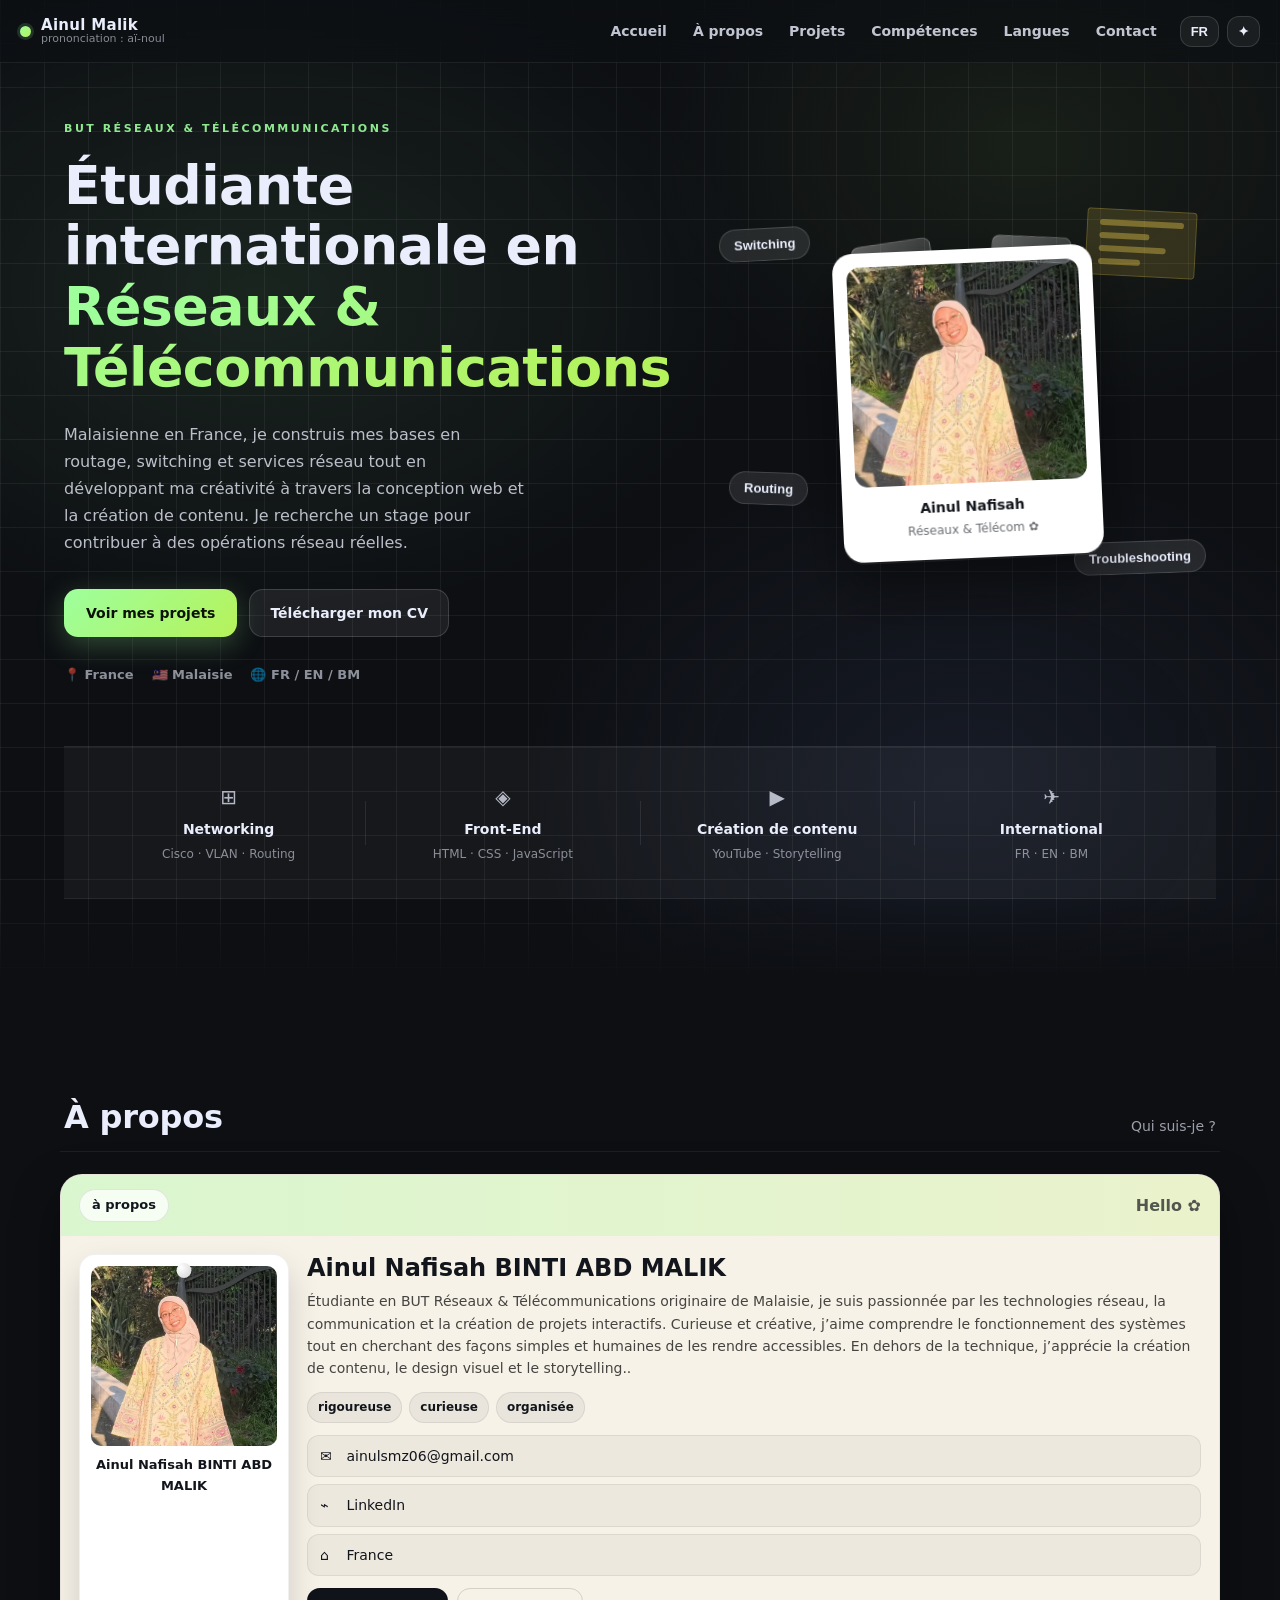
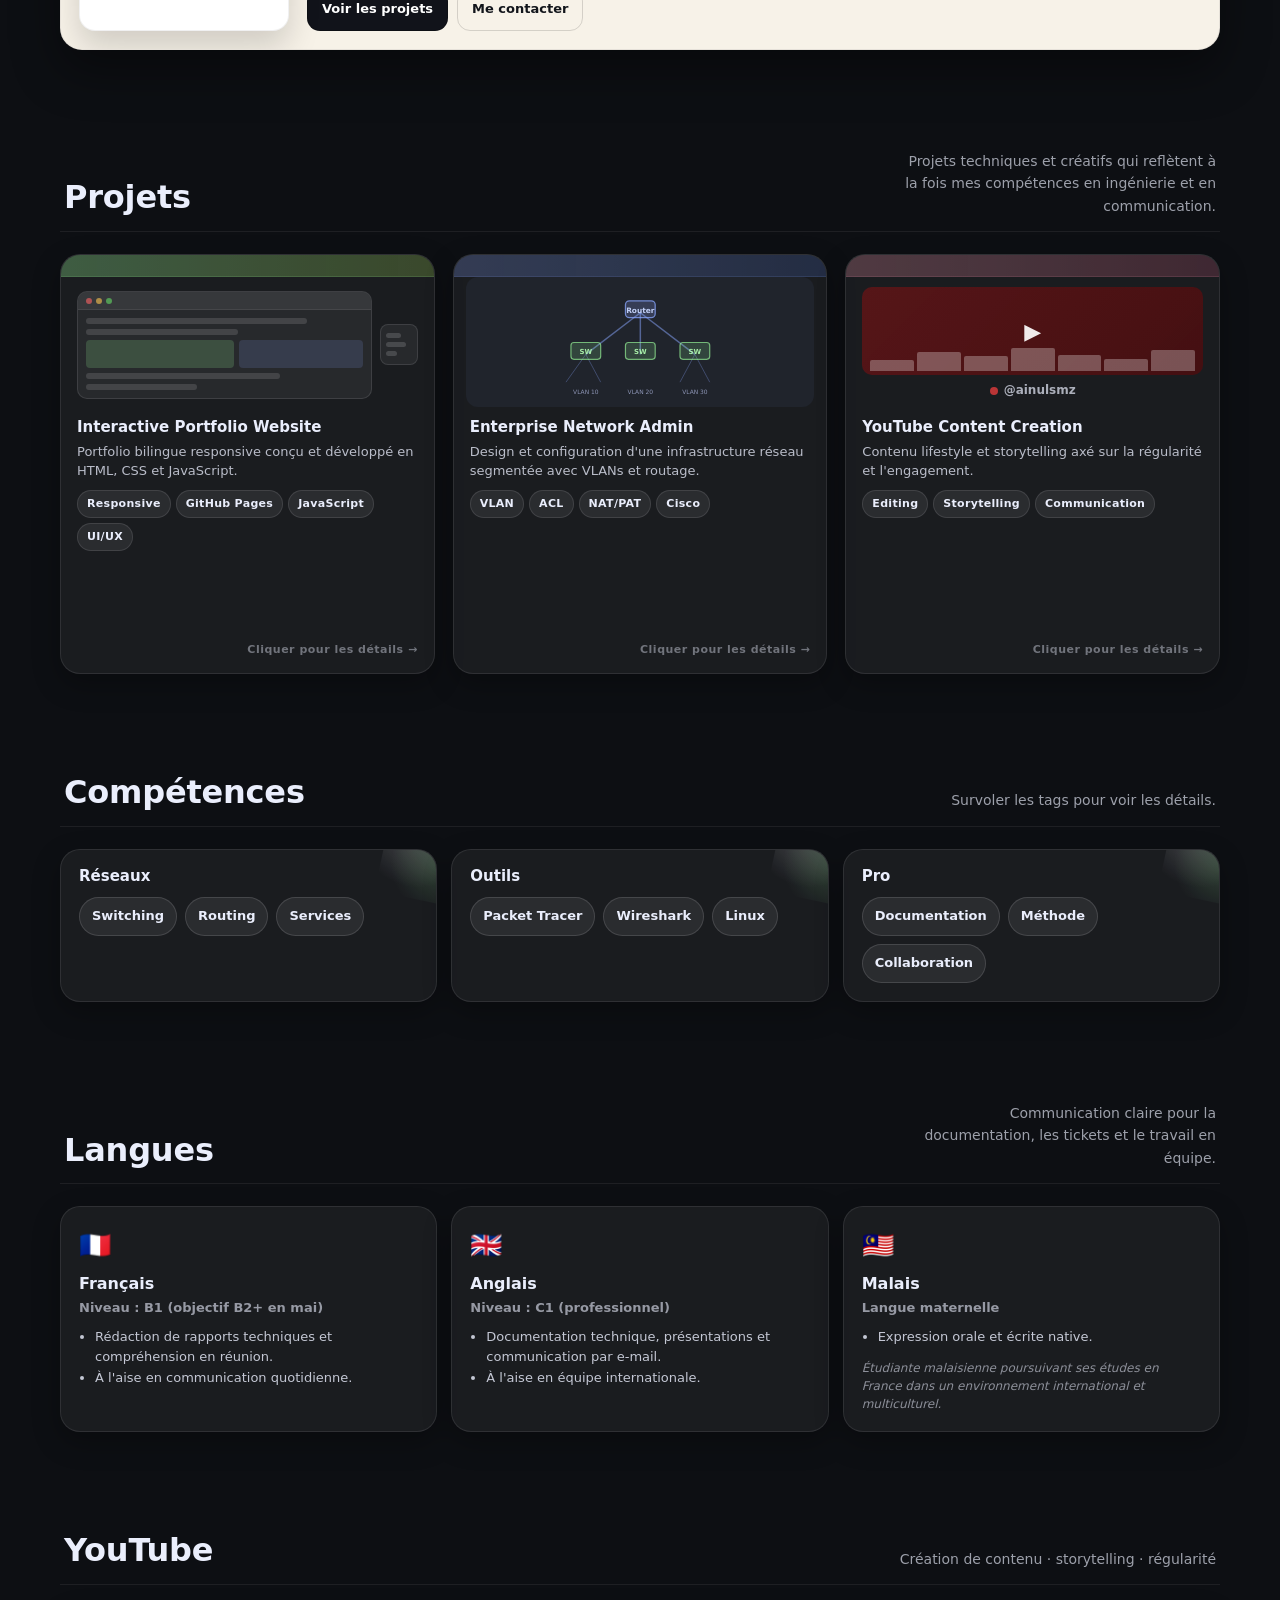
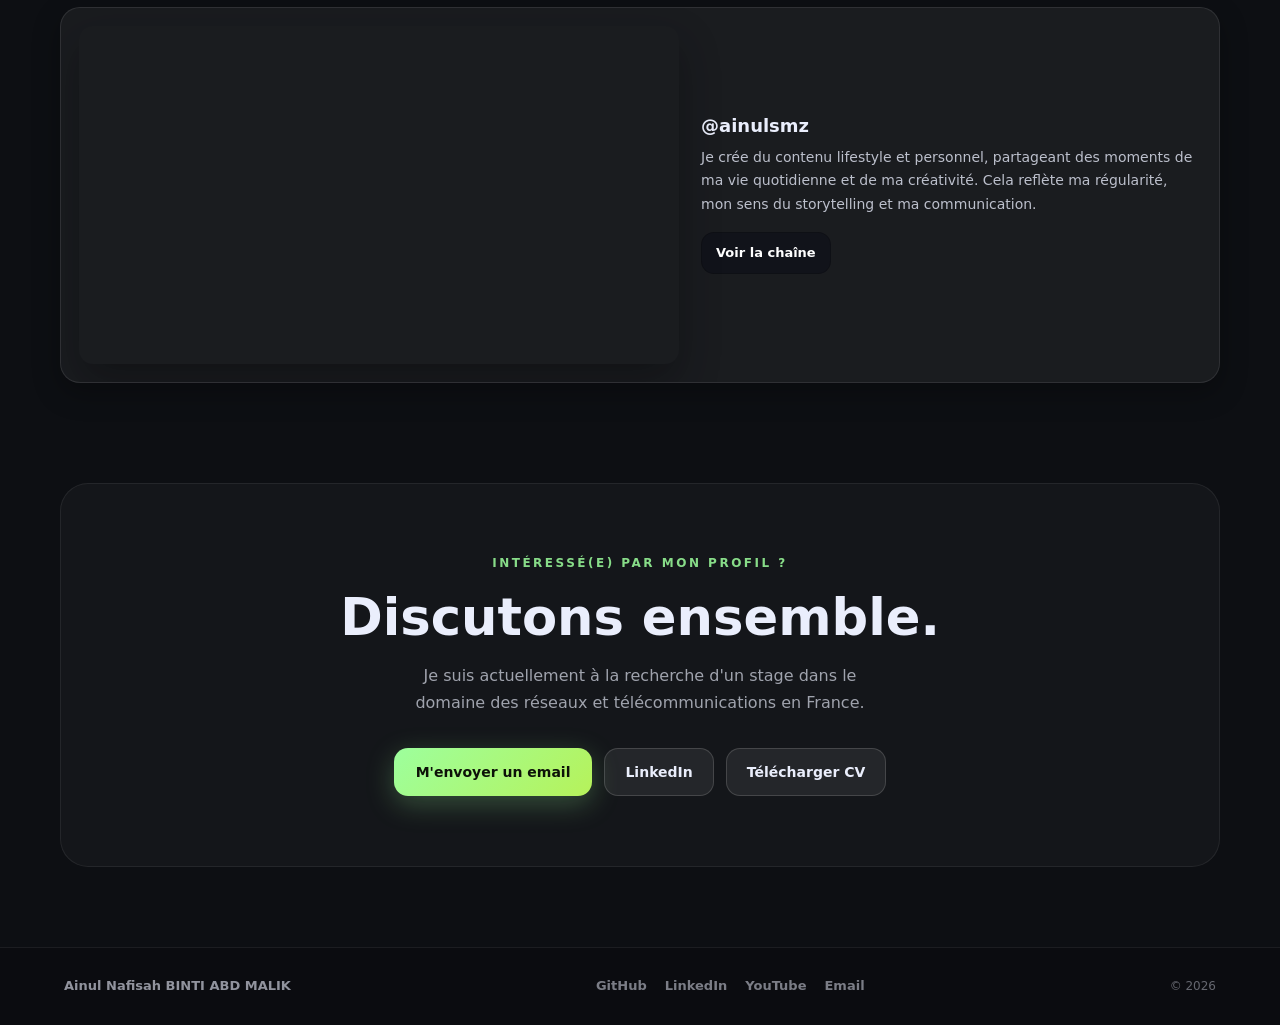
==== commit a53645f1: "Update à propos" ====
--- a/index.html
+++ b/index.html
@@ -69,7 +69,11 @@
           </h1>
 
           <p class="hero-desc" data-i18n="hero.desc">
-            Malaisienne en France, je construis mes bases en routage, switching et services réseau tout en développant ma créativité à travers la conception web et la création de contenu. Je recherche un stage pour contribuer à des opérations réseau réelles.
+            Étudiante malaisienne en BUT Réseaux & Télécommunications en France, je construis progressivement mon expertise en routage, switching et services réseau. Curieuse et motivée, j'aime combiner compétences techniques et créativité à travers la conception web et la création de contenu numérique.
+En dehors de mes études, je gère une chaîne YouTube consacrée à mon quotidien, ce qui me permet de développer mes compétences en communication, en montage vidéo et en gestion de projets personnels.
+À la recherche d'un stage en administration des réseaux, je souhaite mettre mes connaissances en pratique, participer à des projets concrets et contribuer à des infrastructures réseau performantes.
+Passionnée par les enjeux de société, la protection animale et le jardinage, je suis toujours ouverte à l'apprentissage et aux nouvelles expériences.
+          
           </p>
 
           <div class="hero-btns">
@@ -521,4 +525,4 @@
   <div id="tooltip" class="tooltip" role="status" aria-live="polite"></div>
   <script src="portfolio_script.js"></script>
 </body>
-</html>+</html>
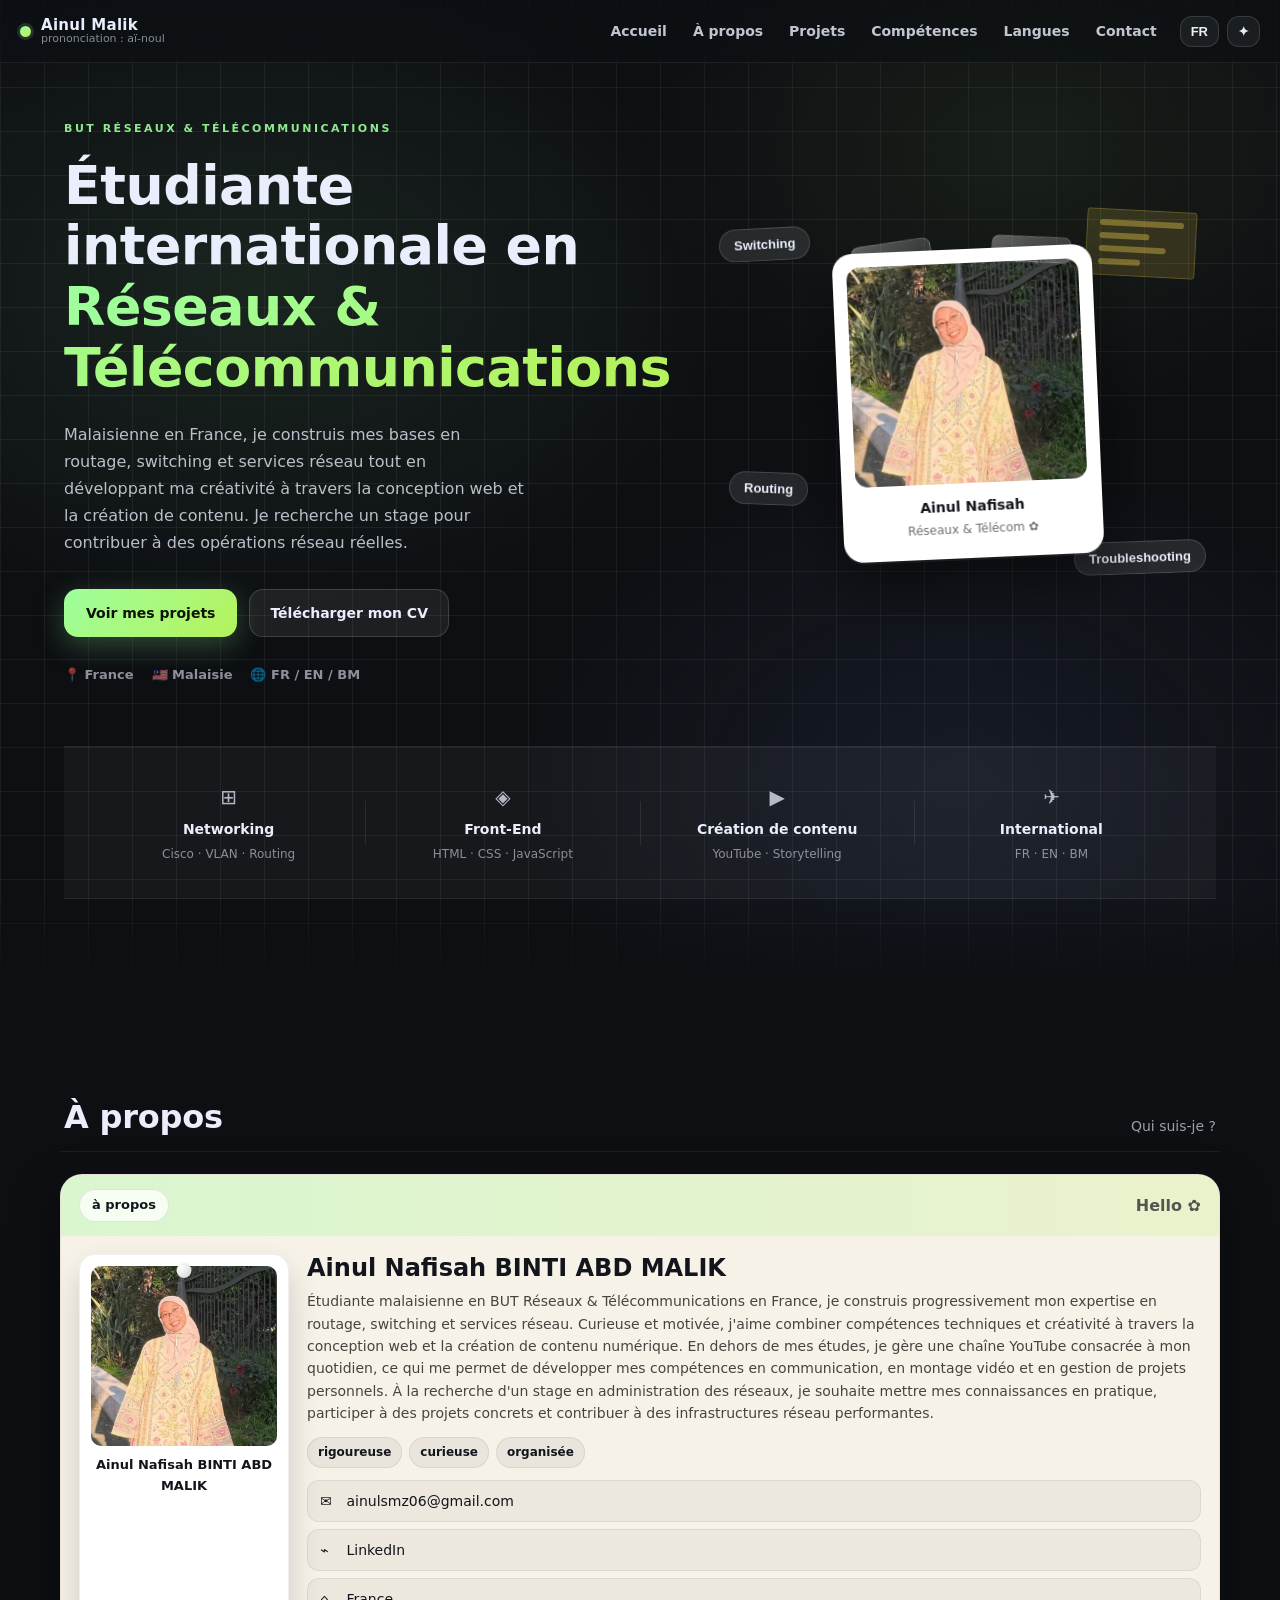
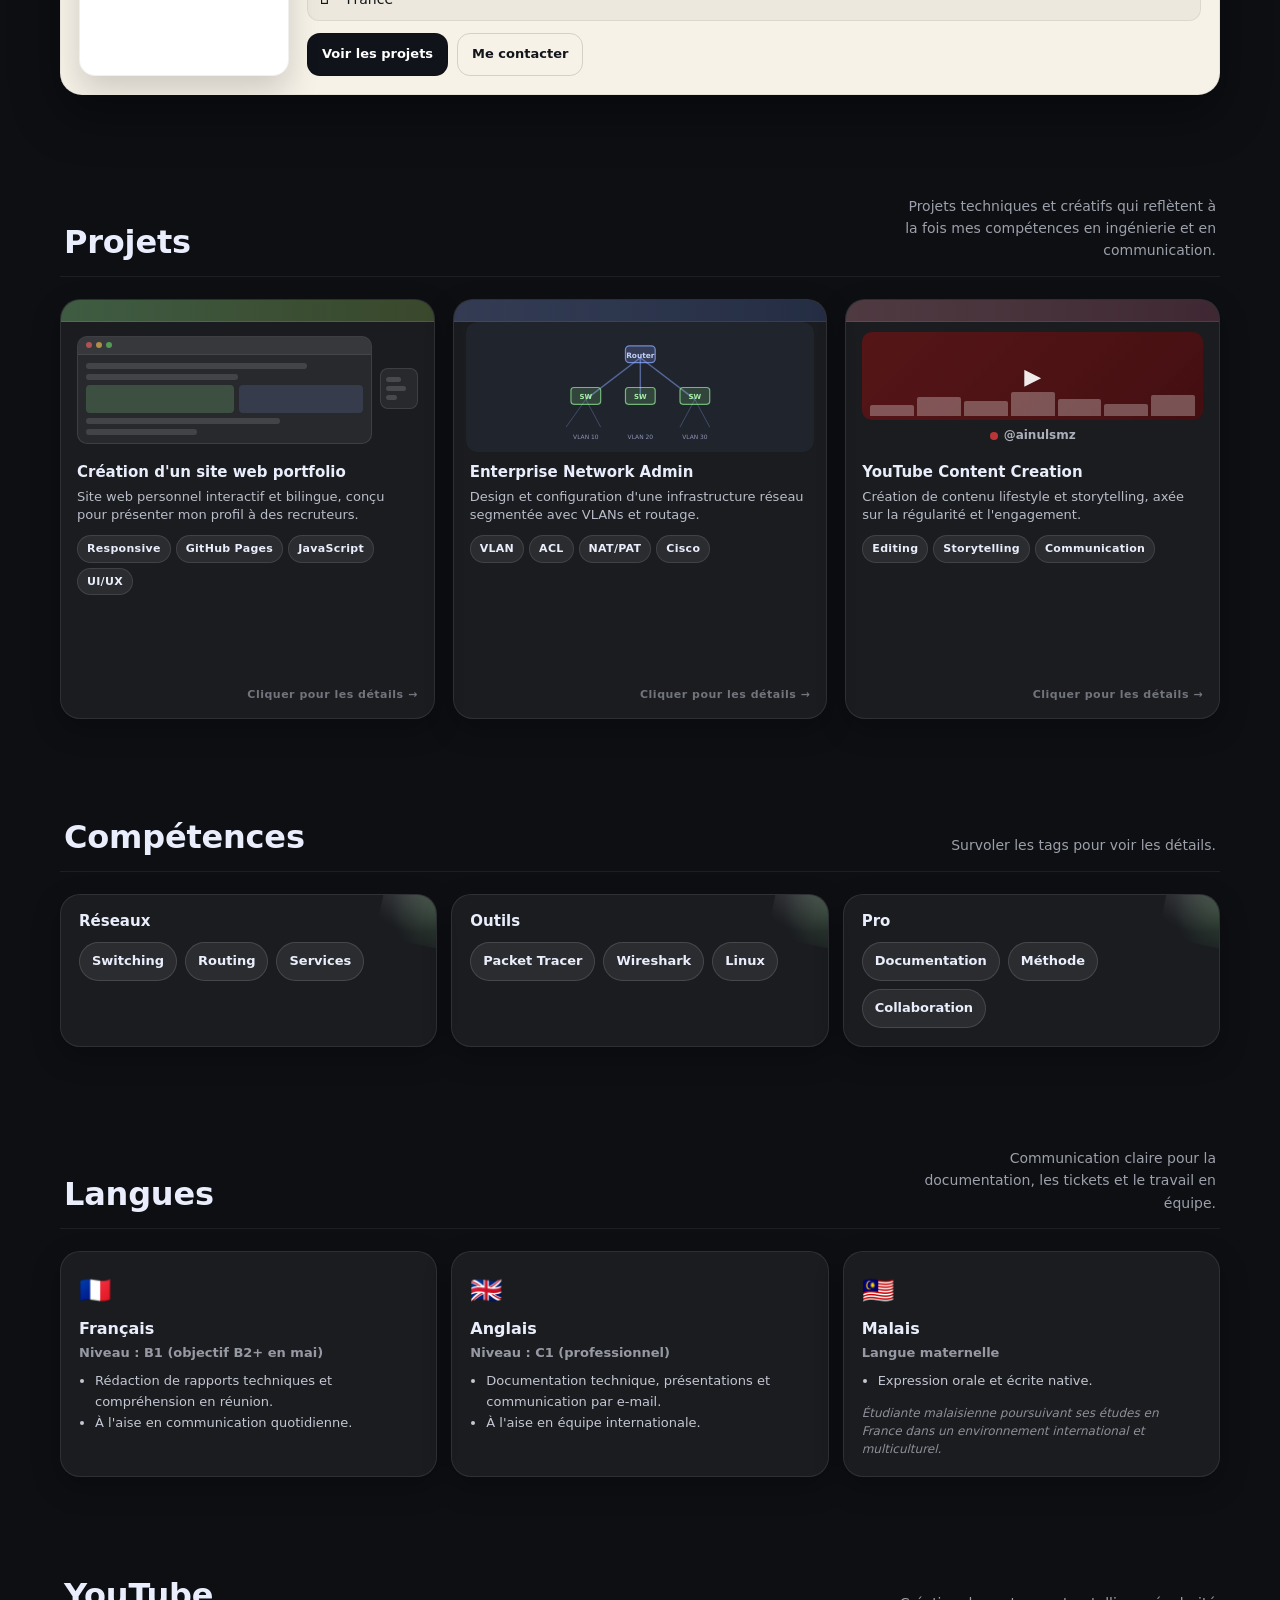
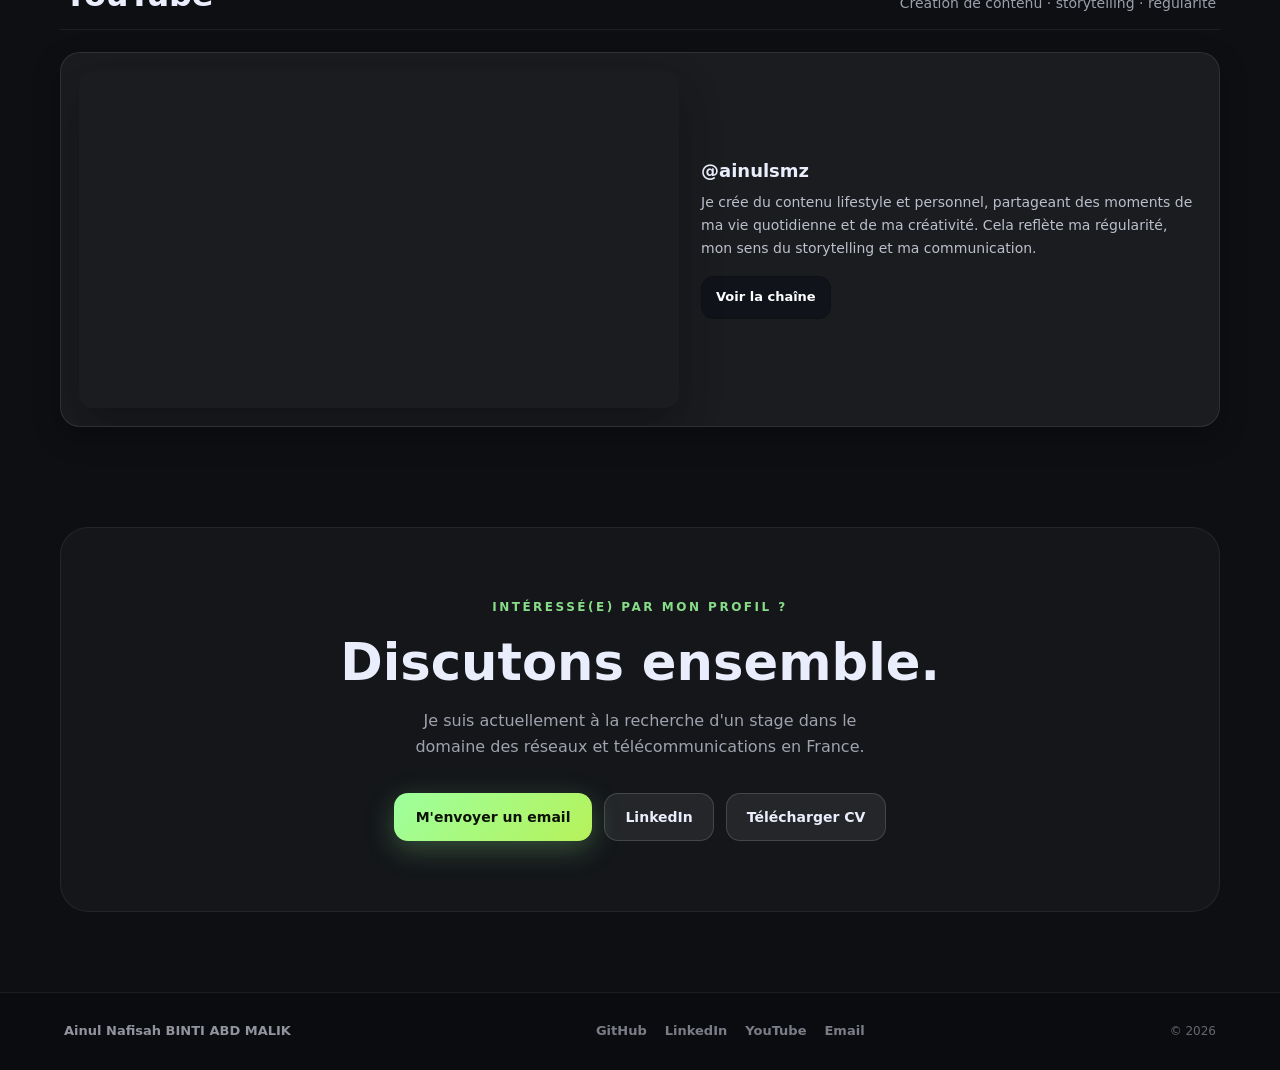
==== commit 673a2529: "Update project section" ====
--- a/index.html
+++ b/index.html
@@ -1,528 +1,532 @@
-<!doctype html>
-<html lang="fr" data-theme="dark" data-lang="fr">
-<head>
-  <meta charset="UTF-8" />
-  <meta name="viewport" content="width=device-width, initial-scale=1.0"/>
-  <title data-i18n="meta.title">Portfolio — Réseaux & Télécom</title>
-  <link rel="stylesheet" href="portfolio_styles.css"/>
-  <link rel="apple-touch-icon" sizes="180x180" href="/apple-touch-icon.png">
-  <link rel="icon" type="image/png" sizes="32x32" href="/favicon-32x32.png">
-  <link rel="icon" type="image/png" sizes="16x16" href="/favicon-16x16.png">
-  <link rel="manifest" href="/site.webmanifest">
-</head>
-<body>
-
-  <!-- floating stickers (decor) -->
-  <div class="sticker s-star"   aria-hidden="true"></div>
-  <div class="sticker s-clover" aria-hidden="true"></div>
-  <div class="sticker s-heart"  aria-hidden="true"></div>
-
-  <!-- scroll progress -->
-  <div class="progress" aria-hidden="true"><div class="progress-bar" id="progressBar"></div></div>
-
-  <!-- NAV -->
-  <header class="topbar">
-    <div class="brand">
-      <span class="logo-dot"></span>
-      <div class="brand-stack">
-        <span class="brand-text" data-i18n="brand.name">Ainul Malik</span>
-        <span class="brand-phon" data-i18n="brand.phon">prononciation : aï-noul</span>
-      </div>
-    </div>
-    <button class="hamburger" id="hamburger" aria-label="Menu" type="button">
-      <span></span><span></span><span></span>
-    </button>
-    <nav class="nav" id="navMenu">
-      <a href="#hero"     data-i18n="nav.home">Accueil</a>
-      <a href="#about"    data-i18n="nav.about">À propos</a>
-      <a href="#projects" data-i18n="nav.projects">Projets</a>
-      <a href="#skills"   data-i18n="nav.skills">Compétences</a>
-      <a href="#languages" data-i18n="nav.languages">Langues</a>
-      <a href="#contact"  data-i18n="nav.contact">Contact</a>
-      <div class="nav-actions">
-        <button class="lang" id="langBtn" type="button" aria-label="Toggle language">FR</button>
-        <button class="mode" id="modeBtn" type="button" aria-label="Toggle theme"><span>✦</span></button>
-      </div>
-    </nav>
-    <div class="menu-overlay" id="menuOverlay" aria-hidden="true"></div>
-  </header>
-
-  <main>
-
-    <!-- ══════════════════════════════════════════
-         HERO
-    ══════════════════════════════════════════ -->
-    <section class="hero-section" id="hero">
-
-      <!-- subtle grid background done in CSS -->
-
-      <div class="hero-wrap">
-
-        <!-- LEFT -->
-        <div class="hero-left reveal">
-
-          <p class="hero-eyebrow" data-i18n="hero.eyebrow">BUT Réseaux & Télécommunications</p>
-
-          <h1 class="hero-h1">
-            <span data-i18n="hero.h1a">Étudiante internationale en</span><br>
-            <span class="hero-h1-accent" data-i18n="hero.h1b">Réseaux &amp; Télécommunications</span>
-          </h1>
-
-          <p class="hero-desc" data-i18n="hero.desc">
-            Étudiante malaisienne en BUT Réseaux & Télécommunications en France, je construis progressivement mon expertise en routage, switching et services réseau. Curieuse et motivée, j'aime combiner compétences techniques et créativité à travers la conception web et la création de contenu numérique.
-En dehors de mes études, je gère une chaîne YouTube consacrée à mon quotidien, ce qui me permet de développer mes compétences en communication, en montage vidéo et en gestion de projets personnels.
-À la recherche d'un stage en administration des réseaux, je souhaite mettre mes connaissances en pratique, participer à des projets concrets et contribuer à des infrastructures réseau performantes.
-Passionnée par les enjeux de société, la protection animale et le jardinage, je suis toujours ouverte à l'apprentissage et aux nouvelles expériences.
-          
-          </p>
-
-          <div class="hero-btns">
-            <a class="btn-primary" href="#projects" data-i18n="hero.btnProjects">Voir mes projets</a>
-            <a class="btn-secondary" href="assets/CV.pdf" target="_blank" rel="noreferrer" data-i18n="hero.btnCV">Télécharger mon CV</a>
-          </div>
-
-          <div class="hero-meta">
-            <span>📍 <span data-i18n="hero.loc">France</span></span>
-            <span>🇲🇾 <span data-i18n="hero.origin">Malaisie</span></span>
-            <span>🌐 FR / EN / BM</span>
-          </div>
-        </div>
-
-        <!-- RIGHT -->
-        <div class="hero-right reveal-right">
-
-          <!-- polaroid photo -->
-          <div class="hero-polaroid" data-tilt>
-            <div class="hero-tape hero-tape--a" aria-hidden="true"></div>
-            <div class="hero-tape hero-tape--b" aria-hidden="true"></div>
-            <div class="hero-photo-wrap">
-              <img src="assets/ainul.jpeg" alt="Ainul Nafisah BINTI ABD MALIK" class="hero-photo">
-            </div>
-            <div class="hero-caption">
-              <span>Ainul Nafisah</span>
-              <span class="hero-caption-sub" data-i18n="hero.captionSub">Réseaux & Télécom ✿</span>
-            </div>
-          </div>
-
-          <!-- floating sticker chips -->
-          <button class="hero-sticker hs1" data-pop-fr="VLANs, trunking, STP, inter-VLAN routing" data-pop-en="VLANs, trunking, STP, inter-VLAN routing" aria-label="Switching">Switching</button>
-          <button class="hero-sticker hs2" data-pop-fr="Routage statique, OSPF (bases), NAT/PAT" data-pop-en="Static routing, OSPF (basics), NAT/PAT" aria-label="Routing">Routing</button>
-          <button class="hero-sticker hs3" data-pop-fr="Wireshark, DNS, HTTP, FTP, tests & vérifs" data-pop-en="Wireshark, DNS, HTTP, FTP, tests & verif" aria-label="Troubleshooting">Troubleshooting</button>
-          <div class="hero-sticky" aria-hidden="true">
-            <div class="sticky-line"></div>
-            <div class="sticky-line w60"></div>
-            <div class="sticky-line w80"></div>
-            <div class="sticky-line w50"></div>
-          </div>
-
-        </div>
-      </div>
-
-      <!-- IDENTITY STRIP -->
-      <div class="id-strip reveal-up">
-        <div class="id-item">
-          <span class="id-icon">⊞</span>
-          <span class="id-title" data-i18n="strip.net">Networking</span>
-          <span class="id-sub">Cisco · VLAN · Routing</span>
-        </div>
-        <div class="id-divider" aria-hidden="true"></div>
-        <div class="id-item">
-          <span class="id-icon">◈</span>
-          <span class="id-title" data-i18n="strip.web">Front-End</span>
-          <span class="id-sub">HTML · CSS · JavaScript</span>
-        </div>
-        <div class="id-divider" aria-hidden="true"></div>
-        <div class="id-item">
-          <span class="id-icon">▶</span>
-          <span class="id-title" data-i18n="strip.content">Content Creation</span>
-          <span class="id-sub">YouTube · Storytelling</span>
-        </div>
-        <div class="id-divider" aria-hidden="true"></div>
-        <div class="id-item">
-          <span class="id-icon">✈</span>
-          <span class="id-title" data-i18n="strip.intl">International</span>
-          <span class="id-sub">FR · EN · BM</span>
-        </div>
-      </div>
-    </section>
-
-    <div class="page-wrap">
-
-      <!-- ══════════════════════════════════════════
-           ABOUT
-      ══════════════════════════════════════════ -->
-      <section class="section reveal" id="about">
-        <div class="section-head">
-          <h2 data-i18n="about.sectionTitle">À propos</h2>
-          <p data-i18n="about.sectionSub">Qui suis-je ?</p>
-        </div>
-        <div class="about-card paper">
-          <div class="paper-header">
-            <span class="tag" data-i18n="about.tag">à propos</span>
-            <span class="mini" data-i18n="about.hello">Hello ✿</span>
-          </div>
-          <div class="about-grid">
-            <div class="polaroid tilt" data-tilt>
-              <div class="pin" aria-hidden="true"></div>
-              <div class="photo">
-                <img src="assets/ainul.jpeg" alt="Ainul Nafisah BINTI ABD MALIK" class="photo-img">
-              </div>
-              <div class="caption" data-i18n="about.name">Ainul Nafisah BINTI ABD MALIK</div>
-            </div>
-            <div class="bio">
-              <h3 class="name" data-i18n="about.title">Ainul Nafisah BINTI ABD MALIK</h3>
-              <p class="desc" data-i18n="about.desc">
-                Étudiante en Réseaux & Télécommunications, je consolide mes bases en routage, switching, services réseau et dépannage. Je recherche un stage en France afin de contribuer à des opérations réseau réelles, à la documentation et à la fiabilité des services.
-              </p>
-              <div class="traits">
-                <span class="label" data-i18n="about.trait1">rigoureuse</span>
-                <span class="label" data-i18n="about.trait2">curieuse</span>
-                <span class="label" data-i18n="about.trait3">organisée</span>
-              </div>
-              <div class="contacts">
-                <a class="contact-item" href="mailto:ainulsmz06@gmail.com">
-                  <span class="ico">✉</span> <span data-i18n="about.email">ainulsmz06@gmail.com</span>
-                </a>
-                <a class="contact-item" href="https://www.linkedin.com/in/ainul-binti-abd-malik" target="_blank" rel="noreferrer">
-                  <span class="ico">⌁</span> <span data-i18n="about.social">LinkedIn</span>
-                </a>
-                <a class="contact-item" href="#">
-                  <span class="ico">⌂</span> <span data-i18n="about.location">France</span>
-                </a>
-              </div>
-              <div class="cta-row">
-                <a class="btn" href="#projects" data-i18n="about.cta1">Voir les projets</a>
-                <a class="btn ghost" href="#contact" data-i18n="about.cta2">Me contacter</a>
-              </div>
-            </div>
-          </div>
-        </div>
-      </section>
-
-      <!-- ══════════════════════════════════════════
-           PROJECTS
-      ══════════════════════════════════════════ -->
-      <section class="section reveal" id="projects">
-        <div class="section-head">
-          <h2 data-i18n="projects.title">Projets</h2>
-          <p class="proj-new-subtitle" data-i18n="projects.newSubtitle">Projets techniques et créatifs qui reflètent à la fois mes compétences en ingénierie et en communication.</p>
-        </div>
-
-        <div class="proj3-grid">
-
-          <!-- CARD 1: Portfolio Website -->
-          <article class="proj3-card flip3" tabindex="0" role="button" aria-label="Project: Portfolio Website">
-            <div class="proj3-face proj3-front">
-              <div class="proj3-washi proj3-washi--green" aria-hidden="true"></div>
-              <div class="proj3-visual proj3-visual--website">
-                <div class="proj3-screen">
-                  <div class="proj3-screen-bar"><span></span><span></span><span></span></div>
-                  <div class="proj3-screen-body">
-                    <div class="proj3-screen-line" style="width:80%"></div>
-                    <div class="proj3-screen-line" style="width:55%"></div>
-                    <div class="proj3-screen-blocks">
-                      <div class="proj3-block" style="flex:1.2;background:rgba(157,255,157,.18)"></div>
-                      <div class="proj3-block" style="flex:1;background:rgba(138,167,255,.15)"></div>
-                    </div>
-                    <div class="proj3-screen-line" style="width:70%"></div>
-                    <div class="proj3-screen-line" style="width:40%"></div>
-                  </div>
-                </div>
-                <div class="proj3-phone">
-                  <div class="proj3-phone-line" style="width:60%"></div>
-                  <div class="proj3-phone-line" style="width:80%"></div>
-                  <div class="proj3-phone-line" style="width:45%"></div>
-                </div>
-              </div>
-              <div class="proj3-content">
-                <h4 data-i18n="projects.p1.title">Interactive Portfolio Website</h4>
-                <p data-i18n="projects.p1.desc">Portfolio bilingue responsive conçu et développé en HTML, CSS et JavaScript.</p>
-                <div class="proj3-tags">
-                  <span>Responsive</span><span>GitHub Pages</span><span>JavaScript</span><span>UI/UX</span>
-                </div>
-              </div>
-              <div class="proj3-hint" data-i18n="projects.hint">Cliquer pour les détails →</div>
-            </div>
-            <div class="proj3-face proj3-back">
-              <div class="proj3-back-header proj3-back-header--green">
-                <span class="proj3-icon" aria-hidden="true">⌘</span>
-                <h4 data-i18n="projects.p1.title">Portfolio Website</h4>
-              </div>
-              <div class="proj3-back-body">
-                <div class="proj3-back-block">
-                  <p class="proj3-back-label" data-i18n="projects.objectif">Objectif</p>
-                  <p data-i18n="projects.p1.objective">Créer un portfolio interactif et bilingue pour présenter mon profil à des recruteurs en France.</p>
-                </div>
-                <div class="proj3-back-block">
-                  <p class="proj3-back-label" data-i18n="projects.whatIdid">Ce que j'ai fait</p>
-                  <ul>
-                    <li data-i18n="projects.p1.b1">Design responsive + animations scroll + flip cards</li>
-                    <li data-i18n="projects.p1.b2">Mode bilingue FR/EN + thème clair/sombre</li>
-                    <li data-i18n="projects.p1.b3">Déploiement GitHub Pages</li>
-                  </ul>
-                </div>
-                <div class="proj3-back-block">
-                  <p class="proj3-back-label" data-i18n="projects.skills">Compétences</p>
-                  <div class="proj3-tags"><span>HTML/CSS</span><span>JS</span><span>UI/UX</span><span>Git</span></div>
-                </div>
-              </div>
-              <a class="proj3-cta proj3-cta--green" href="#" target="_blank" rel="noreferrer" data-i18n="projects.visitSite">Visiter le site ↗</a>
-            </div>
-          </article>
-
-          <!-- CARD 2: Networking -->
-          <article class="proj3-card flip3" tabindex="0" role="button" aria-label="Project: Enterprise Network">
-            <div class="proj3-face proj3-front">
-              <div class="proj3-washi proj3-washi--blue" aria-hidden="true"></div>
-              <div class="proj3-visual proj3-visual--network">
-                <svg viewBox="0 0 200 115" xmlns="http://www.w3.org/2000/svg" aria-hidden="true" style="width:100%;height:100%">
-                  <line x1="100" y1="28" x2="45" y2="70" stroke="rgba(138,167,255,.5)" stroke-width="1.5"/>
-                  <line x1="100" y1="28" x2="100" y2="70" stroke="rgba(138,167,255,.5)" stroke-width="1.5"/>
-                  <line x1="100" y1="28" x2="155" y2="70" stroke="rgba(138,167,255,.5)" stroke-width="1.5"/>
-                  <line x1="45" y1="70" x2="25" y2="98" stroke="rgba(138,167,255,.3)" stroke-width="1"/>
-                  <line x1="45" y1="70" x2="60" y2="98" stroke="rgba(138,167,255,.3)" stroke-width="1"/>
-                  <line x1="155" y1="70" x2="140" y2="98" stroke="rgba(138,167,255,.3)" stroke-width="1"/>
-                  <line x1="155" y1="70" x2="170" y2="98" stroke="rgba(138,167,255,.3)" stroke-width="1"/>
-                  <rect x="85" y="16" width="30" height="17" rx="4" fill="rgba(138,167,255,.2)" stroke="rgba(138,167,255,.75)" stroke-width="1.3"/>
-                  <text x="100" y="28" text-anchor="middle" font-size="7.5" fill="rgba(200,215,255,.95)" font-weight="700">Router</text>
-                  <rect x="30" y="58" width="30" height="17" rx="3" fill="rgba(157,255,157,.15)" stroke="rgba(157,255,157,.65)" stroke-width="1.2"/>
-                  <text x="45" y="70" text-anchor="middle" font-size="7" fill="rgba(180,255,180,.9)" font-weight="700">SW</text>
-                  <rect x="85" y="58" width="30" height="17" rx="3" fill="rgba(157,255,157,.15)" stroke="rgba(157,255,157,.65)" stroke-width="1.2"/>
-                  <text x="100" y="70" text-anchor="middle" font-size="7" fill="rgba(180,255,180,.9)" font-weight="700">SW</text>
-                  <rect x="140" y="58" width="30" height="17" rx="3" fill="rgba(157,255,157,.15)" stroke="rgba(157,255,157,.65)" stroke-width="1.2"/>
-                  <text x="155" y="70" text-anchor="middle" font-size="7" fill="rgba(180,255,180,.9)" font-weight="700">SW</text>
-                  <text x="45" y="110" text-anchor="middle" font-size="6" fill="rgba(200,210,255,.65)">VLAN 10</text>
-                  <text x="100" y="110" text-anchor="middle" font-size="6" fill="rgba(200,210,255,.65)">VLAN 20</text>
-                  <text x="155" y="110" text-anchor="middle" font-size="6" fill="rgba(200,210,255,.65)">VLAN 30</text>
-                </svg>
-              </div>
-              <div class="proj3-content">
-                <h4 data-i18n="projects.p2.title">Enterprise Network Admin</h4>
-                <p data-i18n="projects.p2.desc">Design et configuration d'une infrastructure réseau segmentée avec VLANs et routage.</p>
-                <div class="proj3-tags">
-                  <span>VLAN</span><span>ACL</span><span>NAT/PAT</span><span>Cisco</span>
-                </div>
-              </div>
-              <div class="proj3-hint" data-i18n="projects.hint">Cliquer pour les détails →</div>
-            </div>
-            <div class="proj3-face proj3-back">
-              <div class="proj3-back-header proj3-back-header--blue">
-                <span class="proj3-icon" aria-hidden="true">⊡</span>
-                <h4 data-i18n="projects.p2.title">Enterprise Network Admin</h4>
-              </div>
-              <div class="proj3-back-body">
-                <div class="proj3-back-block">
-                  <p class="proj3-back-label" data-i18n="projects.context">Contexte</p>
-                  <p data-i18n="projects.p2.context">Simulation d'une entreprise avec plusieurs départements et politiques d'accès différentes.</p>
-                </div>
-                <div class="proj3-back-block">
-                  <p class="proj3-back-label" data-i18n="projects.whatIdid">Ce que j'ai fait</p>
-                  <ul>
-                    <li data-i18n="projects.p2.b1">VLANs + trunking + routage inter-VLAN</li>
-                    <li data-i18n="projects.p2.b2">NAT statique + PAT clients + DMZ services</li>
-                    <li data-i18n="projects.p2.b3">ACLs + tests ping/traceroute/show commands</li>
-                  </ul>
-                </div>
-                <div class="proj3-back-block">
-                  <p class="proj3-back-label" data-i18n="projects.tools">Outils</p>
-                  <div class="proj3-tags"><span>Packet Tracer</span><span>Wireshark</span><span>Cisco IOS</span></div>
-                </div>
-              </div>
-              <a class="proj3-cta proj3-cta--blue" href="#" target="_blank" rel="noreferrer" data-i18n="projects.openProof">Voir la topologie ↗</a>
-            </div>
-          </article>
-
-          <!-- CARD 3: YouTube -->
-          <article class="proj3-card flip3" tabindex="0" role="button" aria-label="Project: YouTube">
-            <div class="proj3-face proj3-front">
-              <div class="proj3-washi proj3-washi--pink" aria-hidden="true"></div>
-              <div class="proj3-visual proj3-visual--youtube">
-                <div class="proj3-yt-thumb">
-                  <div class="proj3-yt-play" aria-hidden="true">▶</div>
-                  <div class="proj3-yt-bars" aria-hidden="true">
-                    <span style="height:40%"></span><span style="height:70%"></span>
-                    <span style="height:55%"></span><span style="height:85%"></span>
-                    <span style="height:60%"></span><span style="height:45%"></span>
-                    <span style="height:75%"></span>
-                  </div>
-                </div>
-                <div class="proj3-yt-meta">
-                  <div class="proj3-yt-dot" aria-hidden="true"></div>
-                  <span>@ainulsmz</span>
-                </div>
-              </div>
-              <div class="proj3-content">
-                <h4 data-i18n="projects.p3.title">YouTube Content Creation</h4>
-                <p data-i18n="projects.p3.desc">Contenu lifestyle et storytelling axé sur la régularité et l'engagement.</p>
-                <div class="proj3-tags">
-                  <span>Editing</span><span>Storytelling</span><span>Communication</span>
-                </div>
-              </div>
-              <div class="proj3-hint" data-i18n="projects.hint">Cliquer pour les détails →</div>
-            </div>
-            <div class="proj3-face proj3-back">
-              <div class="proj3-back-header proj3-back-header--pink">
-                <span class="proj3-icon" aria-hidden="true">▶</span>
-                <h4 data-i18n="projects.p3.title">YouTube Content Creation</h4>
-              </div>
-              <div class="proj3-back-body">
-                <div class="proj3-back-block">
-                  <p class="proj3-back-label" data-i18n="projects.transferable">Compétences transférables</p>
-                  <ul>
-                    <li data-i18n="projects.p3.b1">Communication claire et storytelling visuel</li>
-                    <li data-i18n="projects.p3.b2">Régularité, planification, gestion de contenu</li>
-                    <li data-i18n="projects.p3.b3">Montage vidéo + compréhension de l'audience</li>
-                  </ul>
-                </div>
-                <div class="proj3-back-block">
-                  <p class="proj3-back-label" data-i18n="projects.skills">Compétences</p>
-                  <div class="proj3-tags">
-                    <span data-i18n="projects.p3.s1">Créativité</span>
-                    <span data-i18n="projects.p3.s2">Rigueur</span>
-                    <span data-i18n="projects.p3.s3">Confiance</span>
-                  </div>
-                </div>
-              </div>
-              <a class="proj3-cta proj3-cta--pink" href="https://www.youtube.com/@ainulsmz" target="_blank" rel="noreferrer" data-i18n="projects.visitChannel">Voir la chaîne ↗</a>
-            </div>
-          </article>
-
-        </div>
-      </section>
-
-      <!-- ══════════════════════════════════════════
-           SKILLS
-      ══════════════════════════════════════════ -->
-      <section class="section reveal" id="skills">
-        <div class="section-head">
-          <h2 data-i18n="skills.title">Compétences</h2>
-          <p data-i18n="skills.subtitle">Survoler les tags pour voir les détails.</p>
-        </div>
-        <div class="skill-grid">
-          <div class="skill paper-card">
-            <div class="corner" aria-hidden="true"></div>
-            <h4 data-i18n="skills.net.title">Réseaux</h4>
-            <div class="chips">
-              <span class="chip" data-pop-fr="VLANs, trunk, STP, inter-VLAN" data-pop-en="VLANs, trunk, STP, inter-VLAN" data-i18n="skills.net.c1">Switching</span>
-              <span class="chip" data-pop-fr="Routage statique, OSPF (bases), ACL" data-pop-en="Static routing, OSPF (basics), ACL" data-i18n="skills.net.c2">Routing</span>
-              <span class="chip" data-pop-fr="NAT/PAT, DHCP, DNS" data-pop-en="NAT/PAT, DHCP, DNS" data-i18n="skills.net.c3">Services</span>
-            </div>
-          </div>
-          <div class="skill paper-card">
-            <div class="corner" aria-hidden="true"></div>
-            <h4 data-i18n="skills.tools.title">Outils</h4>
-            <div class="chips">
-              <span class="chip" data-pop-fr="Simulation & configuration" data-pop-en="Simulation & configuration" data-i18n="skills.tools.c1">Packet Tracer</span>
-              <span class="chip" data-pop-fr="Capture & analyse de trafic" data-pop-en="Traffic capture & analysis" data-i18n="skills.tools.c2">Wireshark</span>
-              <span class="chip" data-pop-fr="Bases Linux (réseau + CLI)" data-pop-en="Linux basics (networking + CLI)" data-i18n="skills.tools.c3">Linux</span>
-            </div>
-          </div>
-          <div class="skill paper-card">
-            <div class="corner" aria-hidden="true"></div>
-            <h4 data-i18n="skills.soft.title">Pro</h4>
-            <div class="chips">
-              <span class="chip" data-pop-fr="Rédaction claire (docs, rapports)" data-pop-en="Clear writing (docs, reports)" data-i18n="skills.soft.c1">Documentation</span>
-              <span class="chip" data-pop-fr="Tests, vérifs, rigueur" data-pop-en="Testing, verification, rigor" data-i18n="skills.soft.c2">Méthode</span>
-              <span class="chip" data-pop-fr="Travail en équipe / communication" data-pop-en="Teamwork / communication" data-i18n="skills.soft.c3">Collaboration</span>
-            </div>
-          </div>
-        </div>
-      </section>
-
-      <!-- ══════════════════════════════════════════
-           LANGUAGES
-      ══════════════════════════════════════════ -->
-      <section class="section reveal" id="languages">
-        <div class="section-head">
-          <h2 data-i18n="lang.title">Langues</h2>
-          <p data-i18n="lang.subtitle">Communication claire pour la documentation, les tickets et le travail en équipe.</p>
-        </div>
-        <div class="lang-grid">
-          <div class="paper-card lang-card">
-            <div class="lang-flag">🇫🇷</div>
-            <h4 data-i18n="lang.french.title">Français</h4>
-            <p class="lang-level" data-i18n="lang.french.level">Niveau : B1 (objectif B2+ en mai)</p>
-            <ul>
-              <li data-i18n="lang.french.point1">Rédaction de rapports techniques et compréhension en réunion.</li>
-              <li data-i18n="lang.french.point2">À l'aise en communication quotidienne.</li>
-            </ul>
-          </div>
-          <div class="paper-card lang-card">
-            <div class="lang-flag">🇬🇧</div>
-            <h4 data-i18n="lang.english.title">Anglais</h4>
-            <p class="lang-level" data-i18n="lang.english.level">Niveau : C1 (professionnel)</p>
-            <ul>
-              <li data-i18n="lang.english.point1">Documentation technique, présentations et communication par e-mail.</li>
-              <li data-i18n="lang.english.point2">À l'aise en équipe internationale.</li>
-            </ul>
-          </div>
-          <div class="paper-card lang-card">
-            <div class="lang-flag">🇲🇾</div>
-            <h4 data-i18n="lang.malay.title">Malais</h4>
-            <p class="lang-level" data-i18n="lang.malay.level">Langue maternelle</p>
-            <ul>
-              <li data-i18n="lang.malay.point1">Expression orale et écrite native.</li>
-            </ul>
-            <p class="lang-intl" data-i18n="lang.intlNote">Étudiante malaisienne poursuivant ses études en France dans un environnement international et multiculturel.</p>
-          </div>
-        </div>
-      </section>
-
-      <!-- ══════════════════════════════════════════
-           YOUTUBE EMBED
-      ══════════════════════════════════════════ -->
-      <section class="section reveal" id="youtube">
-        <div class="section-head">
-          <h2>YouTube</h2>
-          <p data-i18n="yt.sub">Content creation · storytelling · consistency</p>
-        </div>
-        <div class="youtube-card paper-card">
-          <div class="yt-video">
-            <iframe src="https://www.youtube.com/embed/27mq73tgH48?rel=0" title="YouTube video" frameborder="0" allow="accelerometer; autoplay; clipboard-write; encrypted-media; gyroscope; picture-in-picture; web-share" allowfullscreen></iframe>
-          </div>
-          <div class="yt-info">
-            <h4>@ainulsmz</h4>
-            <p data-i18n="yt.desc">Je crée du contenu lifestyle et personnel, partageant des moments de ma vie quotidienne et de ma créativité. Cela reflète ma régularité, mon sens du storytelling et ma communication — des qualités que j'apporte aussi dans mon travail académique et technique.</p>
-            <a class="btn" href="https://www.youtube.com/@ainulsmz" target="_blank" rel="noreferrer" data-i18n="yt.btn">Voir la chaîne</a>
-          </div>
-        </div>
-      </section>
-
-      <!-- ══════════════════════════════════════════
-           CONTACT CTA
-      ══════════════════════════════════════════ -->
-      <section class="section reveal" id="contact">
-        <div class="cta-section">
-          <p class="cta-eyebrow" data-i18n="contact.eyebrow">Intéressé(e) par mon profil ?</p>
-          <h2 class="cta-h2" data-i18n="contact.h2">Discutons ensemble.</h2>
-          <p class="cta-desc" data-i18n="contact.desc">Je suis actuellement à la recherche d'un stage dans le domaine des réseaux et télécommunications en France.</p>
-          <div class="cta-btns">
-            <a class="btn-primary" href="mailto:ainulsmz06@gmail.com" data-i18n="contact.emailBtn">M'envoyer un email</a>
-            <a class="btn-secondary" href="https://www.linkedin.com/in/ainul-binti-abd-malik" target="_blank" rel="noreferrer">LinkedIn</a>
-            <a class="btn-secondary" href="assets/CV.pdf" target="_blank" rel="noreferrer" data-i18n="contact.cvBtn">Télécharger CV</a>
-          </div>
-        </div>
-      </section>
-
-    </div><!-- /page-wrap -->
-
-    <!-- FOOTER -->
-    <footer class="site-footer">
-      <div class="footer-inner">
-        <span class="footer-name" data-i18n="footer.name">Ainul Nafisah BINTI ABD MALIK</span>
-        <div class="footer-links">
-          <a href="https://github.com/ainulmlk" target="_blank" rel="noreferrer">GitHub</a>
-          <a href="https://www.linkedin.com/in/ainul-binti-abd-malik" target="_blank" rel="noreferrer">LinkedIn</a>
-          <a href="https://www.youtube.com/@ainulsmz" target="_blank" rel="noreferrer">YouTube</a>
-          <a href="mailto:ainulsmz06@gmail.com">Email</a>
-        </div>
-        <span class="footer-copy">© <span id="year"></span></span>
-      </div>
-    </footer>
-
-  </main>
-
-  <div id="tooltip" class="tooltip" role="status" aria-live="polite"></div>
-  <script src="portfolio_script.js"></script>
-</body>
-</html>
+<!doctype html>
+<html lang="fr" data-theme="dark" data-lang="fr">
+<head>
+  <meta charset="UTF-8" />
+  <meta name="viewport" content="width=device-width, initial-scale=1.0"/>
+  <title data-i18n="meta.title">Portfolio — Réseaux & Télécom</title>
+  <link rel="stylesheet" href="portfolio_styles.css"/>
+  <link rel="apple-touch-icon" sizes="180x180" href="/apple-touch-icon.png">
+  <link rel="icon" type="image/png" sizes="32x32" href="/favicon-32x32.png">
+  <link rel="icon" type="image/png" sizes="16x16" href="/favicon-16x16.png">
+  <link rel="manifest" href="/site.webmanifest">
+</head>
+<body>
+
+  <!-- floating stickers (decor) -->
+  <div class="sticker s-star"   aria-hidden="true"></div>
+  <div class="sticker s-clover" aria-hidden="true"></div>
+  <div class="sticker s-heart"  aria-hidden="true"></div>
+
+  <!-- scroll progress -->
+  <div class="progress" aria-hidden="true"><div class="progress-bar" id="progressBar"></div></div>
+
+  <!-- NAV -->
+  <header class="topbar">
+    <div class="brand">
+      <span class="logo-dot"></span>
+      <div class="brand-stack">
+        <span class="brand-text" data-i18n="brand.name">Ainul Malik</span>
+        <span class="brand-phon" data-i18n="brand.phon">prononciation : aï-noul</span>
+      </div>
+    </div>
+    <button class="hamburger" id="hamburger" aria-label="Menu" type="button">
+      <span></span><span></span><span></span>
+    </button>
+    <nav class="nav" id="navMenu">
+      <a href="#hero"     data-i18n="nav.home">Accueil</a>
+      <a href="#about"    data-i18n="nav.about">À propos</a>
+      <a href="#projects" data-i18n="nav.projects">Projets</a>
+      <a href="#skills"   data-i18n="nav.skills">Compétences</a>
+      <a href="#languages" data-i18n="nav.languages">Langues</a>
+      <a href="#contact"  data-i18n="nav.contact">Contact</a>
+      <div class="nav-actions">
+        <button class="lang" id="langBtn" type="button" aria-label="Toggle language">FR</button>
+        <button class="mode" id="modeBtn" type="button" aria-label="Toggle theme"><span>✦</span></button>
+      </div>
+    </nav>
+    <div class="menu-overlay" id="menuOverlay" aria-hidden="true"></div>
+  </header>
+
+  <main>
+
+    <!-- ══════════════════════════════════════════
+         HERO
+    ══════════════════════════════════════════ -->
+    <section class="hero-section" id="hero">
+
+      <!-- subtle grid background done in CSS -->
+
+      <div class="hero-wrap">
+
+        <!-- LEFT -->
+        <div class="hero-left reveal">
+
+          <p class="hero-eyebrow" data-i18n="hero.eyebrow">BUT Réseaux & Télécommunications</p>
+
+          <h1 class="hero-h1">
+            <span data-i18n="hero.h1a">Étudiante internationale en</span><br>
+            <span class="hero-h1-accent" data-i18n="hero.h1b">Réseaux &amp; Télécommunications</span>
+          </h1>
+
+          <p class="hero-desc" data-i18n="hero.desc">
+            Malaisienne en France, je construis mes bases en routage, switching et services réseau tout en développant ma créativité à travers la conception web et la création de contenu. Je recherche un stage pour contribuer à des opérations réseau réelles.
+          </p>
+
+          <div class="hero-btns">
+            <a class="btn-primary" href="#projects" data-i18n="hero.btnProjects">Voir mes projets</a>
+            <a class="btn-secondary" href="assets/CV.pdf" target="_blank" rel="noreferrer" data-i18n="hero.btnCV">Télécharger mon CV</a>
+          </div>
+
+          <div class="hero-meta">
+            <span>📍 <span data-i18n="hero.loc">France</span></span>
+            <span>🇲🇾 <span data-i18n="hero.origin">Malaisie</span></span>
+            <span>🌐 FR / EN / BM</span>
+          </div>
+        </div>
+
+        <!-- RIGHT -->
+        <div class="hero-right reveal-right">
+
+          <!-- polaroid photo -->
+          <div class="hero-polaroid" data-tilt>
+            <div class="hero-tape hero-tape--a" aria-hidden="true"></div>
+            <div class="hero-tape hero-tape--b" aria-hidden="true"></div>
+            <div class="hero-photo-wrap">
+              <img src="assets/ainul.jpeg" alt="Ainul Nafisah BINTI ABD MALIK" class="hero-photo">
+            </div>
+            <div class="hero-caption">
+              <span>Ainul Nafisah</span>
+              <span class="hero-caption-sub" data-i18n="hero.captionSub">Réseaux & Télécom ✿</span>
+            </div>
+          </div>
+
+          <!-- floating sticker chips -->
+          <button class="hero-sticker hs1" data-pop-fr="VLANs, trunking, STP, inter-VLAN routing" data-pop-en="VLANs, trunking, STP, inter-VLAN routing" aria-label="Switching">Switching</button>
+          <button class="hero-sticker hs2" data-pop-fr="Routage statique, OSPF (bases), NAT/PAT" data-pop-en="Static routing, OSPF (basics), NAT/PAT" aria-label="Routing">Routing</button>
+          <button class="hero-sticker hs3" data-pop-fr="Wireshark, DNS, HTTP, FTP, tests & vérifs" data-pop-en="Wireshark, DNS, HTTP, FTP, tests & verif" aria-label="Troubleshooting">Troubleshooting</button>
+          <div class="hero-sticky" aria-hidden="true">
+            <div class="sticky-line"></div>
+            <div class="sticky-line w60"></div>
+            <div class="sticky-line w80"></div>
+            <div class="sticky-line w50"></div>
+          </div>
+
+        </div>
+      </div>
+
+      <!-- IDENTITY STRIP -->
+      <div class="id-strip reveal-up">
+        <div class="id-item">
+          <span class="id-icon">⊞</span>
+          <span class="id-title" data-i18n="strip.net">Networking</span>
+          <span class="id-sub">Cisco · VLAN · Routing</span>
+        </div>
+        <div class="id-divider" aria-hidden="true"></div>
+        <div class="id-item">
+          <span class="id-icon">◈</span>
+          <span class="id-title" data-i18n="strip.web">Front-End</span>
+          <span class="id-sub">HTML · CSS · JavaScript</span>
+        </div>
+        <div class="id-divider" aria-hidden="true"></div>
+        <div class="id-item">
+          <span class="id-icon">▶</span>
+          <span class="id-title" data-i18n="strip.content">Content Creation</span>
+          <span class="id-sub">YouTube · Storytelling</span>
+        </div>
+        <div class="id-divider" aria-hidden="true"></div>
+        <div class="id-item">
+          <span class="id-icon">✈</span>
+          <span class="id-title" data-i18n="strip.intl">International</span>
+          <span class="id-sub">FR · EN · BM</span>
+        </div>
+      </div>
+    </section>
+
+    <div class="page-wrap">
+
+      <!-- ══════════════════════════════════════════
+           ABOUT
+      ══════════════════════════════════════════ -->
+      <section class="section reveal" id="about">
+        <div class="section-head">
+          <h2 data-i18n="about.sectionTitle">À propos</h2>
+          <p data-i18n="about.sectionSub">Qui suis-je ?</p>
+        </div>
+        <div class="about-card paper">
+          <div class="paper-header">
+            <span class="tag" data-i18n="about.tag">à propos</span>
+            <span class="mini" data-i18n="about.hello">Hello ✿</span>
+          </div>
+          <div class="about-grid">
+            <div class="polaroid tilt" data-tilt>
+              <div class="pin" aria-hidden="true"></div>
+              <div class="photo">
+                <img src="assets/ainul.jpeg" alt="Ainul Nafisah BINTI ABD MALIK" class="photo-img">
+              </div>
+              <div class="caption" data-i18n="about.name">Ainul Nafisah BINTI ABD MALIK</div>
+            </div>
+            <div class="bio">
+              <h3 class="name" data-i18n="about.title">Ainul Nafisah BINTI ABD MALIK</h3>
+              <p class="desc" data-i18n="about.desc">
+                Étudiante en Réseaux & Télécommunications, je consolide mes bases en routage, switching, services réseau et dépannage. Je recherche un stage en France afin de contribuer à des opérations réseau réelles, à la documentation et à la fiabilité des services.
+              </p>
+              <div class="traits">
+                <span class="label" data-i18n="about.trait1">rigoureuse</span>
+                <span class="label" data-i18n="about.trait2">curieuse</span>
+                <span class="label" data-i18n="about.trait3">organisée</span>
+              </div>
+              <div class="contacts">
+                <a class="contact-item" href="mailto:ainulsmz06@gmail.com">
+                  <span class="ico">✉</span> <span data-i18n="about.email">ainulsmz06@gmail.com</span>
+                </a>
+                <a class="contact-item" href="https://www.linkedin.com/in/ainul-binti-abd-malik" target="_blank" rel="noreferrer">
+                  <span class="ico">⌁</span> <span data-i18n="about.social">LinkedIn</span>
+                </a>
+                <a class="contact-item" href="#">
+                  <span class="ico">⌂</span> <span data-i18n="about.location">France</span>
+                </a>
+              </div>
+              <div class="cta-row">
+                <a class="btn" href="#projects" data-i18n="about.cta1">Voir les projets</a>
+                <a class="btn ghost" href="#contact" data-i18n="about.cta2">Me contacter</a>
+              </div>
+            </div>
+          </div>
+        </div>
+      </section>
+
+      <!-- ══════════════════════════════════════════
+           PROJECTS
+      ══════════════════════════════════════════ -->
+      <section class="section reveal" id="projects">
+        <div class="section-head">
+          <h2 data-i18n="projects.title">Projets</h2>
+          <p class="proj-new-subtitle" data-i18n="projects.newSubtitle">Projets techniques et créatifs qui reflètent à la fois mes compétences en ingénierie et en communication.</p>
+        </div>
+
+        <div class="proj3-grid">
+
+          <!-- CARD 1: Portfolio Website -->
+          <article class="proj3-card flip3" tabindex="0" role="button" aria-label="Project: Portfolio Website">
+            <div class="proj3-face proj3-front">
+              <div class="proj3-washi proj3-washi--green" aria-hidden="true"></div>
+              <div class="proj3-visual proj3-visual--website">
+                <div class="proj3-screen">
+                  <div class="proj3-screen-bar"><span></span><span></span><span></span></div>
+                  <div class="proj3-screen-body">
+                    <div class="proj3-screen-line" style="width:80%"></div>
+                    <div class="proj3-screen-line" style="width:55%"></div>
+                    <div class="proj3-screen-blocks">
+                      <div class="proj3-block" style="flex:1.2;background:rgba(157,255,157,.18)"></div>
+                      <div class="proj3-block" style="flex:1;background:rgba(138,167,255,.15)"></div>
+                    </div>
+                    <div class="proj3-screen-line" style="width:70%"></div>
+                    <div class="proj3-screen-line" style="width:40%"></div>
+                  </div>
+                </div>
+                <div class="proj3-phone">
+                  <div class="proj3-phone-line" style="width:60%"></div>
+                  <div class="proj3-phone-line" style="width:80%"></div>
+                  <div class="proj3-phone-line" style="width:45%"></div>
+                </div>
+              </div>
+              <div class="proj3-content">
+                <h4 data-i18n="projects.p1.title">Interactive Portfolio Website</h4>
+                <p data-i18n="projects.p1.desc">Portfolio bilingue responsive conçu et développé en HTML, CSS et JavaScript.</p>
+                <div class="proj3-tags">
+                  <span>Responsive</span><span>GitHub Pages</span><span>JavaScript</span><span>UI/UX</span>
+                </div>
+              </div>
+              <div class="proj3-hint" data-i18n="projects.hint">Cliquer pour les détails →</div>
+            </div>
+            <div class="proj3-face proj3-back">
+              <div class="proj3-back-header proj3-back-header--green">
+                <span class="proj3-icon" aria-hidden="true">⌘</span>
+                <h4 data-i18n="projects.p1.title">Création d'un site web portfolio</h4>
+              </div>
+              <div class="proj3-back-body">
+                <div class="proj3-back-block">
+                  <p class="proj3-back-label" data-i18n="projects.presentation">Présentation & enjeux</p>
+                  <p data-i18n="projects.p1.presentation">En tant qu'étudiante internationale en recherche de stage en France, j'avais besoin d'un outil de communication professionnel accessible à des recruteurs francophones et anglophones.</p>
+                </div>
+                <div class="proj3-back-block">
+                  <p class="proj3-back-label" data-i18n="projects.whatIdid">Ce que j'ai fait</p>
+                  <ul>
+                    <li data-i18n="projects.p1.b1">Conçu et développé un portfolio en HTML, CSS et JavaScript pur</li>
+                    <li data-i18n="projects.p1.b2">Intégré un mode bilingue FR/EN et un thème clair/sombre</li>
+                    <li data-i18n="projects.p1.b3">Déployé sur GitHub Pages avec animations et cartes interactives</li>
+                  </ul>
+                </div>
+                <div class="proj3-back-block">
+                  <p class="proj3-back-label" data-i18n="projects.competences">Compétences mises en œuvre</p>
+                  <p class="proj3-back-competences" data-i18n="projects.p1.competences">Développement front-end · UI/UX · Git/GitHub · Résolution de problèmes · Autonomie</p>
+                </div>
+                <div class="proj3-back-block proj3-back-avis">
+                  <p class="proj3-back-label" data-i18n="projects.avis">Mon point de vue</p>
+                  <p class="proj3-back-quote" data-i18n="projects.p1.avis">Ce projet m'a appris à transformer une idée créative en produit fonctionnel et professionnel.</p>
+                </div>
+              </div>
+              <a class="proj3-cta proj3-cta--green" href="#" target="_blank" rel="noreferrer" data-i18n="projects.visitSite">Visiter le site ↗</a>
+            </div>
+          </article>
+
+          <!-- CARD 2: Networking -->
+          <article class="proj3-card flip3" tabindex="0" role="button" aria-label="Project: Enterprise Network">
+            <div class="proj3-face proj3-front">
+              <div class="proj3-washi proj3-washi--blue" aria-hidden="true"></div>
+              <div class="proj3-visual proj3-visual--network">
+                <svg viewBox="0 0 200 115" xmlns="http://www.w3.org/2000/svg" aria-hidden="true" style="width:100%;height:100%">
+                  <line x1="100" y1="28" x2="45" y2="70" stroke="rgba(138,167,255,.5)" stroke-width="1.5"/>
+                  <line x1="100" y1="28" x2="100" y2="70" stroke="rgba(138,167,255,.5)" stroke-width="1.5"/>
+                  <line x1="100" y1="28" x2="155" y2="70" stroke="rgba(138,167,255,.5)" stroke-width="1.5"/>
+                  <line x1="45" y1="70" x2="25" y2="98" stroke="rgba(138,167,255,.3)" stroke-width="1"/>
+                  <line x1="45" y1="70" x2="60" y2="98" stroke="rgba(138,167,255,.3)" stroke-width="1"/>
+                  <line x1="155" y1="70" x2="140" y2="98" stroke="rgba(138,167,255,.3)" stroke-width="1"/>
+                  <line x1="155" y1="70" x2="170" y2="98" stroke="rgba(138,167,255,.3)" stroke-width="1"/>
+                  <rect x="85" y="16" width="30" height="17" rx="4" fill="rgba(138,167,255,.2)" stroke="rgba(138,167,255,.75)" stroke-width="1.3"/>
+                  <text x="100" y="28" text-anchor="middle" font-size="7.5" fill="rgba(200,215,255,.95)" font-weight="700">Router</text>
+                  <rect x="30" y="58" width="30" height="17" rx="3" fill="rgba(157,255,157,.15)" stroke="rgba(157,255,157,.65)" stroke-width="1.2"/>
+                  <text x="45" y="70" text-anchor="middle" font-size="7" fill="rgba(180,255,180,.9)" font-weight="700">SW</text>
+                  <rect x="85" y="58" width="30" height="17" rx="3" fill="rgba(157,255,157,.15)" stroke="rgba(157,255,157,.65)" stroke-width="1.2"/>
+                  <text x="100" y="70" text-anchor="middle" font-size="7" fill="rgba(180,255,180,.9)" font-weight="700">SW</text>
+                  <rect x="140" y="58" width="30" height="17" rx="3" fill="rgba(157,255,157,.15)" stroke="rgba(157,255,157,.65)" stroke-width="1.2"/>
+                  <text x="155" y="70" text-anchor="middle" font-size="7" fill="rgba(180,255,180,.9)" font-weight="700">SW</text>
+                  <text x="45" y="110" text-anchor="middle" font-size="6" fill="rgba(200,210,255,.65)">VLAN 10</text>
+                  <text x="100" y="110" text-anchor="middle" font-size="6" fill="rgba(200,210,255,.65)">VLAN 20</text>
+                  <text x="155" y="110" text-anchor="middle" font-size="6" fill="rgba(200,210,255,.65)">VLAN 30</text>
+                </svg>
+              </div>
+              <div class="proj3-content">
+                <h4 data-i18n="projects.p2.title">Enterprise Network Admin</h4>
+                <p data-i18n="projects.p2.desc">Design et configuration d'une infrastructure réseau segmentée avec VLANs et routage.</p>
+                <div class="proj3-tags">
+                  <span>VLAN</span><span>ACL</span><span>NAT/PAT</span><span>Cisco</span>
+                </div>
+              </div>
+              <div class="proj3-hint" data-i18n="projects.hint">Cliquer pour les détails →</div>
+            </div>
+            <div class="proj3-face proj3-back">
+              <div class="proj3-back-header proj3-back-header--blue">
+                <span class="proj3-icon" aria-hidden="true">⊡</span>
+                <h4 data-i18n="projects.p2.title">Enterprise Network Admin</h4>
+              </div>
+              <div class="proj3-back-body">
+                <div class="proj3-back-block">
+                  <p class="proj3-back-label" data-i18n="projects.context">Contexte</p>
+                  <p data-i18n="projects.p2.context">Simulation d'une entreprise avec plusieurs départements et politiques d'accès différentes.</p>
+                </div>
+                <div class="proj3-back-block">
+                  <p class="proj3-back-label" data-i18n="projects.whatIdid">Ce que j'ai fait</p>
+                  <ul>
+                    <li data-i18n="projects.p2.b1">VLANs + trunking + routage inter-VLAN</li>
+                    <li data-i18n="projects.p2.b2">NAT statique + PAT clients + DMZ services</li>
+                    <li data-i18n="projects.p2.b3">ACLs + tests ping/traceroute/show commands</li>
+                  </ul>
+                </div>
+                <div class="proj3-back-block">
+                  <p class="proj3-back-label" data-i18n="projects.tools">Outils</p>
+                  <div class="proj3-tags"><span>Packet Tracer</span><span>Wireshark</span><span>Cisco IOS</span></div>
+                </div>
+              </div>
+              <a class="proj3-cta proj3-cta--blue" href="#" target="_blank" rel="noreferrer" data-i18n="projects.openProof">Voir la topologie ↗</a>
+            </div>
+          </article>
+
+          <!-- CARD 3: YouTube -->
+          <article class="proj3-card flip3" tabindex="0" role="button" aria-label="Project: YouTube">
+            <div class="proj3-face proj3-front">
+              <div class="proj3-washi proj3-washi--pink" aria-hidden="true"></div>
+              <div class="proj3-visual proj3-visual--youtube">
+                <div class="proj3-yt-thumb">
+                  <div class="proj3-yt-play" aria-hidden="true">▶</div>
+                  <div class="proj3-yt-bars" aria-hidden="true">
+                    <span style="height:40%"></span><span style="height:70%"></span>
+                    <span style="height:55%"></span><span style="height:85%"></span>
+                    <span style="height:60%"></span><span style="height:45%"></span>
+                    <span style="height:75%"></span>
+                  </div>
+                </div>
+                <div class="proj3-yt-meta">
+                  <div class="proj3-yt-dot" aria-hidden="true"></div>
+                  <span>@ainulsmz</span>
+                </div>
+              </div>
+              <div class="proj3-content">
+                <h4 data-i18n="projects.p3.title">YouTube Content Creation</h4>
+                <p data-i18n="projects.p3.desc">Contenu lifestyle et storytelling axé sur la régularité et l'engagement.</p>
+                <div class="proj3-tags">
+                  <span>Editing</span><span>Storytelling</span><span>Communication</span>
+                </div>
+              </div>
+              <div class="proj3-hint" data-i18n="projects.hint">Cliquer pour les détails →</div>
+            </div>
+            <div class="proj3-face proj3-back">
+              <div class="proj3-back-header proj3-back-header--pink">
+                <span class="proj3-icon" aria-hidden="true">▶</span>
+                <h4 data-i18n="projects.p3.title">YouTube Content Creation</h4>
+              </div>
+              <div class="proj3-back-body">
+                <div class="proj3-back-block">
+                  <p class="proj3-back-label" data-i18n="projects.presentation">Présentation & enjeux</p>
+                  <p data-i18n="projects.p3.presentation">Je gère une chaîne YouTube depuis plusieurs années. L'enjeu principal est de maintenir une régularité de publication tout en construisant une relation authentique avec mon audience.</p>
+                </div>
+                <div class="proj3-back-block">
+                  <p class="proj3-back-label" data-i18n="projects.whatIdid">Ce que j'ai fait</p>
+                  <ul>
+                    <li data-i18n="projects.p3.b1">Planifié, filmé et monté des vidéos de manière régulière et autonome</li>
+                    <li data-i18n="projects.p3.b2">Développé une ligne éditoriale cohérente autour du storytelling personnel</li>
+                    <li data-i18n="projects.p3.b3">Géré tous les aspects de la production : script, tournage, montage, publication</li>
+                  </ul>
+                </div>
+                <div class="proj3-back-block">
+                  <p class="proj3-back-label" data-i18n="projects.competences">Compétences mises en œuvre</p>
+                  <p class="proj3-back-competences" data-i18n="projects.p3.competences">Communication · Storytelling visuel · Créativité · Rigueur · Planification · Confiance en soi</p>
+                </div>
+                <div class="proj3-back-block proj3-back-avis">
+                  <p class="proj3-back-label" data-i18n="projects.avis">Mon point de vue</p>
+                  <p class="proj3-back-quote" data-i18n="projects.p3.avis">Ce projet m'a permis de développer ma créativité et ma discipline de manière concrète.</p>
+                </div>
+              </div>
+              <a class="proj3-cta proj3-cta--pink" href="https://www.youtube.com/@ainulsmz" target="_blank" rel="noreferrer" data-i18n="projects.visitChannel">Voir la chaîne ↗</a>
+            </div>
+          </article>
+
+        </div>
+      </section>
+
+      <!-- ══════════════════════════════════════════
+           SKILLS
+      ══════════════════════════════════════════ -->
+      <section class="section reveal" id="skills">
+        <div class="section-head">
+          <h2 data-i18n="skills.title">Compétences</h2>
+          <p data-i18n="skills.subtitle">Survoler les tags pour voir les détails.</p>
+        </div>
+        <div class="skill-grid">
+          <div class="skill paper-card">
+            <div class="corner" aria-hidden="true"></div>
+            <h4 data-i18n="skills.net.title">Réseaux</h4>
+            <div class="chips">
+              <span class="chip" data-pop-fr="VLANs, trunk, STP, inter-VLAN" data-pop-en="VLANs, trunk, STP, inter-VLAN" data-i18n="skills.net.c1">Switching</span>
+              <span class="chip" data-pop-fr="Routage statique, OSPF (bases), ACL" data-pop-en="Static routing, OSPF (basics), ACL" data-i18n="skills.net.c2">Routing</span>
+              <span class="chip" data-pop-fr="NAT/PAT, DHCP, DNS" data-pop-en="NAT/PAT, DHCP, DNS" data-i18n="skills.net.c3">Services</span>
+            </div>
+          </div>
+          <div class="skill paper-card">
+            <div class="corner" aria-hidden="true"></div>
+            <h4 data-i18n="skills.tools.title">Outils</h4>
+            <div class="chips">
+              <span class="chip" data-pop-fr="Simulation & configuration" data-pop-en="Simulation & configuration" data-i18n="skills.tools.c1">Packet Tracer</span>
+              <span class="chip" data-pop-fr="Capture & analyse de trafic" data-pop-en="Traffic capture & analysis" data-i18n="skills.tools.c2">Wireshark</span>
+              <span class="chip" data-pop-fr="Bases Linux (réseau + CLI)" data-pop-en="Linux basics (networking + CLI)" data-i18n="skills.tools.c3">Linux</span>
+            </div>
+          </div>
+          <div class="skill paper-card">
+            <div class="corner" aria-hidden="true"></div>
+            <h4 data-i18n="skills.soft.title">Pro</h4>
+            <div class="chips">
+              <span class="chip" data-pop-fr="Rédaction claire (docs, rapports)" data-pop-en="Clear writing (docs, reports)" data-i18n="skills.soft.c1">Documentation</span>
+              <span class="chip" data-pop-fr="Tests, vérifs, rigueur" data-pop-en="Testing, verification, rigor" data-i18n="skills.soft.c2">Méthode</span>
+              <span class="chip" data-pop-fr="Travail en équipe / communication" data-pop-en="Teamwork / communication" data-i18n="skills.soft.c3">Collaboration</span>
+            </div>
+          </div>
+        </div>
+      </section>
+
+      <!-- ══════════════════════════════════════════
+           LANGUAGES
+      ══════════════════════════════════════════ -->
+      <section class="section reveal" id="languages">
+        <div class="section-head">
+          <h2 data-i18n="lang.title">Langues</h2>
+          <p data-i18n="lang.subtitle">Communication claire pour la documentation, les tickets et le travail en équipe.</p>
+        </div>
+        <div class="lang-grid">
+          <div class="paper-card lang-card">
+            <div class="lang-flag">🇫🇷</div>
+            <h4 data-i18n="lang.french.title">Français</h4>
+            <p class="lang-level" data-i18n="lang.french.level">Niveau : B1 (objectif B2+ en mai)</p>
+            <ul>
+              <li data-i18n="lang.french.point1">Rédaction de rapports techniques et compréhension en réunion.</li>
+              <li data-i18n="lang.french.point2">À l'aise en communication quotidienne.</li>
+            </ul>
+          </div>
+          <div class="paper-card lang-card">
+            <div class="lang-flag">🇬🇧</div>
+            <h4 data-i18n="lang.english.title">Anglais</h4>
+            <p class="lang-level" data-i18n="lang.english.level">Niveau : C1 (professionnel)</p>
+            <ul>
+              <li data-i18n="lang.english.point1">Documentation technique, présentations et communication par e-mail.</li>
+              <li data-i18n="lang.english.point2">À l'aise en équipe internationale.</li>
+            </ul>
+          </div>
+          <div class="paper-card lang-card">
+            <div class="lang-flag">🇲🇾</div>
+            <h4 data-i18n="lang.malay.title">Malais</h4>
+            <p class="lang-level" data-i18n="lang.malay.level">Langue maternelle</p>
+            <ul>
+              <li data-i18n="lang.malay.point1">Expression orale et écrite native.</li>
+            </ul>
+            <p class="lang-intl" data-i18n="lang.intlNote">Étudiante malaisienne poursuivant ses études en France dans un environnement international et multiculturel.</p>
+          </div>
+        </div>
+      </section>
+
+      <!-- ══════════════════════════════════════════
+           YOUTUBE EMBED
+      ══════════════════════════════════════════ -->
+      <section class="section reveal" id="youtube">
+        <div class="section-head">
+          <h2>YouTube</h2>
+          <p data-i18n="yt.sub">Content creation · storytelling · consistency</p>
+        </div>
+        <div class="youtube-card paper-card">
+          <div class="yt-video">
+            <iframe src="https://www.youtube.com/embed/27mq73tgH48?rel=0" title="YouTube video" frameborder="0" allow="accelerometer; autoplay; clipboard-write; encrypted-media; gyroscope; picture-in-picture; web-share" allowfullscreen></iframe>
+          </div>
+          <div class="yt-info">
+            <h4>@ainulsmz</h4>
+            <p data-i18n="yt.desc">Je crée du contenu lifestyle et personnel, partageant des moments de ma vie quotidienne et de ma créativité. Cela reflète ma régularité, mon sens du storytelling et ma communication — des qualités que j'apporte aussi dans mon travail académique et technique.</p>
+            <a class="btn" href="https://www.youtube.com/@ainulsmz" target="_blank" rel="noreferrer" data-i18n="yt.btn">Voir la chaîne</a>
+          </div>
+        </div>
+      </section>
+
+      <!-- ══════════════════════════════════════════
+           CONTACT CTA
+      ══════════════════════════════════════════ -->
+      <section class="section reveal" id="contact">
+        <div class="cta-section">
+          <p class="cta-eyebrow" data-i18n="contact.eyebrow">Intéressé(e) par mon profil ?</p>
+          <h2 class="cta-h2" data-i18n="contact.h2">Discutons ensemble.</h2>
+          <p class="cta-desc" data-i18n="contact.desc">Je suis actuellement à la recherche d'un stage dans le domaine des réseaux et télécommunications en France.</p>
+          <div class="cta-btns">
+            <a class="btn-primary" href="mailto:ainulsmz06@gmail.com" data-i18n="contact.emailBtn">M'envoyer un email</a>
+            <a class="btn-secondary" href="https://www.linkedin.com/in/ainul-binti-abd-malik" target="_blank" rel="noreferrer">LinkedIn</a>
+            <a class="btn-secondary" href="assets/CV.pdf" target="_blank" rel="noreferrer" data-i18n="contact.cvBtn">Télécharger CV</a>
+          </div>
+        </div>
+      </section>
+
+    </div><!-- /page-wrap -->
+
+    <!-- FOOTER -->
+    <footer class="site-footer">
+      <div class="footer-inner">
+        <span class="footer-name" data-i18n="footer.name">Ainul Nafisah BINTI ABD MALIK</span>
+        <div class="footer-links">
+          <a href="https://github.com/ainulmlk" target="_blank" rel="noreferrer">GitHub</a>
+          <a href="https://www.linkedin.com/in/ainul-binti-abd-malik" target="_blank" rel="noreferrer">LinkedIn</a>
+          <a href="https://www.youtube.com/@ainulsmz" target="_blank" rel="noreferrer">YouTube</a>
+          <a href="mailto:ainulsmz06@gmail.com">Email</a>
+        </div>
+        <span class="footer-copy">© <span id="year"></span></span>
+      </div>
+    </footer>
+
+  </main>
+
+  <div id="tooltip" class="tooltip" role="status" aria-live="polite"></div>
+  <script src="portfolio_script.js"></script>
+</body>
+</html>
--- a/portfolio_styles.css
+++ b/portfolio_styles.css
@@ -1,712 +1,739 @@
-/* ============================================================
-   PORTFOLIO — AINUL NAFISAH
-   Design: Apple-inspired scrapbook, moss green, premium dark
-   ============================================================ */
-
-/* ---------- TOKENS ---------- */
-:root {
-  --bg:       #0d0f13;
-  --bg2:      #12151c;
-  --paper:    #f7f2e8;
-  --ink:      #12151b;
-  --muted:    #5d6270;
-  --accent:   #9DFF9D;  /* moss green */
-  --accent2:  #B6F25A;
-  --accent3:  #8AA7FF;  /* soft blue */
-  --pink:     #FFB3C8;
-  --shadow:   0 20px 48px rgba(0,0,0,.40);
-  --soft:     0 10px 28px rgba(0,0,0,.28);
-  --radius:   18px;
-  --grid:     rgba(255,255,255,.055);
-}
-[data-theme="light"] {
-  --bg:    #f6f6fa;
-  --bg2:   #ffffff;
-  --muted: #586070;
-  --shadow: 0 20px 48px rgba(0,0,0,.10);
-  --soft:   0 10px 28px rgba(0,0,0,.08);
-  --grid:   rgba(16,20,30,.07);
-}
-
-/* ---------- RESET ---------- */
-*, *::before, *::after { box-sizing: border-box; margin: 0; padding: 0; }
-html { scroll-behavior: smooth; }
-:target { scroll-margin-top: 88px; }
-body {
-  font-family: ui-sans-serif, system-ui, -apple-system, "Segoe UI", Roboto, Helvetica, Arial, sans-serif;
-  background: var(--bg);
-  color: #eaeefc;
-  line-height: 1.6;
-}
-[data-theme="light"] body { color: var(--ink); }
-a { color: inherit; text-decoration: none; }
-img { display: block; max-width: 100%; }
-h1,h2,h3,h4 { font-weight: 900; line-height: 1.18; }
-
-/* ---------- SCROLL PROGRESS ---------- */
-.progress { position: fixed; top:0; left:0; width:100%; height:3px; z-index:999; }
-.progress-bar {
-  height:100%; width:0%;
-  border-radius:999px;
-  background: linear-gradient(90deg, var(--accent), var(--accent2));
-}
-
-/* ============================================================
-   NAV
-   ============================================================ */
-.topbar {
-  position: fixed; top:0; left:0; right:0; z-index:120;
-  display: flex; align-items: center; justify-content: space-between;
-  padding: 13px 20px;
-  backdrop-filter: blur(18px);
-  background: rgba(13,15,19,.6);
-  border-bottom: 1px solid rgba(255,255,255,.07);
-}
-[data-theme="light"] .topbar {
-  background: rgba(246,246,250,.75);
-  border-bottom-color: rgba(10,10,20,.07);
-}
-.brand { display:flex; align-items:center; gap:10px; }
-.logo-dot {
-  width:11px; height:11px; border-radius:50%;
-  background: linear-gradient(135deg, var(--accent), var(--accent2));
-  box-shadow: 0 0 0 3px rgba(157,255,157,.15);
-  flex-shrink:0;
-}
-.brand-stack { display:flex; flex-direction:column; line-height:1.1; }
-.brand-text { font-weight:900; font-size:15px; letter-spacing:.3px; }
-.brand-phon { font-size:11px; opacity:.55; }
-.nav { display:flex; gap:4px; align-items:center; }
-.nav a {
-  padding: 7px 11px; border-radius:12px; font-size:14px; font-weight:600;
-  opacity:.82; transition: background .18s, opacity .18s, transform .18s;
-}
-.nav a:hover { background:rgba(255,255,255,.07); opacity:1; transform:translateY(-1px); }
-[data-theme="light"] .nav a:hover { background:rgba(10,10,20,.05); }
-.nav-actions { display:flex; gap:8px; align-items:center; margin-left:8px; }
-.mode,.lang {
-  border:1px solid rgba(255,255,255,.13);
-  background:rgba(255,255,255,.06);
-  color:inherit; border-radius:12px; padding:7px 10px;
-  cursor:pointer; font-size:13px; font-weight:900;
-  transition: transform .18s, box-shadow .18s;
-}
-.mode:hover,.lang:hover { transform:translateY(-1px); box-shadow:var(--soft); }
-[data-theme="light"] .mode,[data-theme="light"] .lang {
-  border-color:rgba(10,10,20,.10); background:rgba(255,255,255,.7);
-}
-
-/* hamburger */
-.hamburger { display:none; flex-direction:column; gap:5px; background:none; border:none; cursor:pointer; z-index:160; padding:6px; border-radius:12px; }
-.hamburger:hover { background:rgba(255,255,255,.07); }
-.hamburger span { width:26px; height:3px; background:currentColor; border-radius:3px; transition:all .35s cubic-bezier(.4,0,.2,1); }
-.hamburger.active span:nth-child(1){ transform:translateY(8px) rotate(45deg); }
-.hamburger.active span:nth-child(2){ opacity:0; }
-.hamburger.active span:nth-child(3){ transform:translateY(-8px) rotate(-45deg); }
-.menu-overlay { position:fixed; inset:0; backdrop-filter:blur(10px); background:rgba(0,0,0,.25); opacity:0; pointer-events:none; transition:opacity .35s; z-index:140; }
-.menu-overlay.show { opacity:1; pointer-events:auto; }
-
-@media (max-width:900px) {
-  .hamburger { display:flex; }
-  .nav {
-    position:fixed; top:0; right:0; width:280px; height:100vh;
-    flex-direction:column; align-items:flex-start;
-    padding:110px 20px 20px; gap:10px;
-    background:rgba(18,18,24,.9); backdrop-filter:blur(22px);
-    box-shadow:-20px 0 40px rgba(0,0,0,.4);
-    transform:translateX(100%); transition:transform .4s cubic-bezier(.4,0,.2,1);
-    z-index:150; overflow:auto;
-  }
-  [data-theme="light"] .nav { background:rgba(255,255,255,.92); }
-  .nav.open { transform:translateX(0); }
-  .nav a { width:100%; font-size:17px; font-weight:800; padding:10px 12px; border-radius:14px; background:rgba(255,255,255,.05); border:1px solid rgba(255,255,255,.09); }
-  [data-theme="light"] .nav a { background:rgba(0,0,0,.04); border-color:rgba(0,0,0,.07); }
-  .nav-actions { width:100%; margin-top:10px; padding-top:10px; border-top:1px solid rgba(255,255,255,.10); }
-  [data-theme="light"] .nav-actions { border-top-color:rgba(0,0,0,.09); }
-  body.menu-open { overflow:hidden; }
-}
-
-/* ============================================================
-   HERO SECTION
-   ============================================================ */
-.hero-section {
-  min-height: 100vh;
-  display: flex;
-  flex-direction: column;
-  justify-content: center;
-  position: relative;
-  overflow: hidden;
-  /* subtle grid */
-  background:
-    linear-gradient(0deg,   var(--grid) 1px, transparent 1px),
-    linear-gradient(90deg,  var(--grid) 1px, transparent 1px),
-    radial-gradient(900px 600px at 20% 30%, rgba(157,255,157,.09), transparent 55%),
-    radial-gradient(700px 500px at 80% 15%, rgba(182,242,90,.07), transparent 55%),
-    radial-gradient(800px 600px at 75% 80%, rgba(138,167,255,.08), transparent 55%),
-    var(--bg);
-  background-size: 44px 44px, 44px 44px, auto, auto, auto, auto;
-}
-[data-theme="light"] .hero-section {
-  background:
-    linear-gradient(0deg,  var(--grid) 1px, transparent 1px),
-    linear-gradient(90deg, var(--grid) 1px, transparent 1px),
-    radial-gradient(900px 600px at 20% 30%, rgba(157,255,157,.10), transparent 55%),
-    radial-gradient(700px 500px at 80% 15%, rgba(182,242,90,.08), transparent 55%),
-    radial-gradient(800px 600px at 75% 80%, rgba(138,167,255,.09), transparent 55%),
-    var(--bg);
-  background-size: 44px 44px, 44px 44px, auto, auto, auto, auto;
-}
-
-.hero-wrap {
-  width: min(1160px, 90vw);
-  margin: 0 auto;
-  padding: 120px 0 60px;
-  display: grid;
-  grid-template-columns: 1fr 1fr;
-  gap: 48px;
-  align-items: center;
-}
-@media (max-width: 860px) {
-  .hero-wrap { grid-template-columns:1fr; padding:110px 0 48px; gap:36px; }
-}
-
-/* LEFT */
-.hero-eyebrow {
-  font-size: 11px;
-  font-weight: 800;
-  letter-spacing: 2.5px;
-  text-transform: uppercase;
-  color: var(--accent);
-  margin-bottom: 18px;
-  opacity: .9;
-}
-.hero-h1 {
-  font-size: clamp(32px, 4.2vw, 54px);
-  font-weight: 900;
-  line-height: 1.13;
-  margin-bottom: 22px;
-  letter-spacing: -.5px;
-}
-.hero-h1-accent {
-  background: linear-gradient(120deg, var(--accent), var(--accent2));
-  -webkit-background-clip: text;
-  -webkit-text-fill-color: transparent;
-  background-clip: text;
-}
-.hero-desc {
-  font-size: 16px;
-  line-height: 1.7;
-  opacity: .78;
-  max-width: 460px;
-  margin-bottom: 32px;
-}
-.hero-btns { display:flex; gap:12px; flex-wrap:wrap; margin-bottom:28px; }
-.btn-primary {
-  display:inline-flex; align-items:center; padding:13px 22px;
-  border-radius:14px; font-weight:900; font-size:14px;
-  background: linear-gradient(135deg, var(--accent), var(--accent2));
-  color: #0d1208;
-  border:none; cursor:pointer;
-  transition: transform .2s, box-shadow .2s, filter .2s;
-  box-shadow: 0 8px 28px rgba(157,255,157,.25);
-}
-.btn-primary:hover { transform:translateY(-3px); box-shadow:0 14px 36px rgba(157,255,157,.35); filter:brightness(1.06); }
-.btn-secondary {
-  display:inline-flex; align-items:center; padding:12px 20px;
-  border-radius:14px; font-weight:800; font-size:14px;
-  background:rgba(255,255,255,.07); color:inherit;
-  border:1px solid rgba(255,255,255,.15); cursor:pointer;
-  transition: transform .2s, background .2s, box-shadow .2s;
-}
-.btn-secondary:hover { transform:translateY(-3px); background:rgba(255,255,255,.11); box-shadow:var(--soft); }
-[data-theme="light"] .btn-secondary { background:rgba(255,255,255,.75); border-color:rgba(10,10,20,.13); }
-.hero-meta {
-  display:flex; gap:18px; flex-wrap:wrap;
-  font-size:13px; opacity:.58; font-weight:600;
-}
-
-/* RIGHT */
-.hero-right { position:relative; display:flex; justify-content:center; align-items:center; height:460px; }
-@media (max-width:860px) { .hero-right { height:360px; } }
-
-.hero-polaroid {
-  position:relative;
-  width: 260px;
-  background:#fff;
-  border-radius:20px;
-  padding:14px 14px 18px;
-  box-shadow: 0 28px 60px rgba(0,0,0,.45), 0 2px 0 rgba(255,255,255,.1);
-  transform: rotate(-2.5deg);
-  transition: transform .25s ease, box-shadow .25s ease;
-  z-index: 2;
-}
-.hero-polaroid:hover { transform:rotate(0deg) translateY(-6px); box-shadow:0 36px 72px rgba(0,0,0,.55); }
-[data-theme="light"] .hero-polaroid { box-shadow:0 28px 60px rgba(0,0,0,.18); }
-.hero-tape {
-  position:absolute;
-  width:80px; height:26px;
-  background: linear-gradient(135deg,rgba(255,255,255,.32),rgba(255,255,255,.12));
-  border:1px solid rgba(255,255,255,.18);
-  border-radius:8px; z-index:3;
-}
-.hero-tape--a { top:-10px; left:20px;  transform:rotate(-6deg); }
-.hero-tape--b { top:-10px; right:20px; transform:rotate( 5deg); }
-.hero-photo-wrap {
-  width:100%; height:220px; border-radius:13px; overflow:hidden;
-  background: linear-gradient(135deg,rgba(157,255,157,.25),rgba(138,167,255,.18));
-}
-.hero-photo { width:100%; height:100%; object-fit:cover; }
-.hero-caption {
-  margin-top:12px; text-align:center; color:var(--ink);
-  display:flex; flex-direction:column; gap:3px;
-}
-.hero-caption span:first-child { font-weight:900; font-size:14px; }
-.hero-caption-sub { font-size:12px; opacity:.62; }
-
-/* floating sticker chips on hero */
-.hero-sticker {
-  position:absolute;
-  border:1px solid rgba(255,255,255,.16);
-  background:rgba(255,255,255,.09);
-  backdrop-filter:blur(8px);
-  color:inherit; padding:8px 14px; border-radius:999px;
-  font-weight:800; font-size:13px; cursor:pointer;
-  transition: transform .18s ease, box-shadow .18s ease;
-  white-space:nowrap;
-}
-.hero-sticker:hover { transform:translateY(-3px) rotate(-1deg); box-shadow:var(--soft); }
-[data-theme="light"] .hero-sticker { background:rgba(255,255,255,.82); border-color:rgba(10,10,20,.10); }
-.hs1 { top:12%;  left:0;    transform:rotate(-3deg); }
-.hs2 { top:65%;  left:2%;   transform:rotate( 2deg); }
-.hs3 { top:80%;  right:2%;  transform:rotate(-2deg); }
-.hero-sticky {
-  position:absolute; top:8%; right:4%;
-  width:110px; background:rgba(255,220,80,.14);
-  border:1px solid rgba(255,220,80,.22);
-  border-radius:4px; padding:10px 12px;
-  display:flex; flex-direction:column; gap:7px;
-  transform:rotate(3deg);
-}
-.sticky-line { height:6px; border-radius:3px; background:rgba(255,220,80,.35); width:100%; }
-.sticky-line.w60 { width:60%; }
-.sticky-line.w80 { width:80%; }
-.sticky-line.w50 { width:50%; }
-
-/* IDENTITY STRIP */
-.id-strip {
-  width:min(1160px,90vw); margin: 0 auto 0;
-  padding: 22px 28px;
-  display:flex; align-items:center; justify-content:center; gap:0;
-  background:rgba(255,255,255,.04);
-  border-top:1px solid rgba(255,255,255,.07);
-  border-bottom:1px solid rgba(255,255,255,.07);
-}
-[data-theme="light"] .id-strip { background:rgba(255,255,255,.55); border-color:rgba(10,10,20,.07); }
-.id-item {
-  flex:1; display:flex; flex-direction:column; align-items:center; gap:5px;
-  padding:12px 16px;
-  transition:transform .2s;
-}
-.id-item:hover { transform:translateY(-3px); }
-.id-icon { font-size:20px; opacity:.75; }
-.id-title { font-weight:900; font-size:14px; }
-.id-sub { font-size:12px; opacity:.55; }
-.id-divider { width:1px; height:44px; background:rgba(255,255,255,.09); flex-shrink:0; }
-[data-theme="light"] .id-divider { background:rgba(10,10,20,.09); }
-
-/* visual fade-out at bottom of hero to separate it from page content */
-.hero-section::after {
-  content:'';
-  display:block;
-  height:80px;
-  background: linear-gradient(to bottom, transparent, var(--bg));
-  pointer-events:none;
-}
-@media (max-width:600px) {
-  .id-strip { flex-direction:column; gap:2px; }
-  .id-divider { display:none; }
-}
-
-/* ============================================================
-   PAGE WRAP  (everything below hero)
-   ============================================================ */
-.page-wrap {
-  width: min(1160px, 92vw);
-  margin: 0 auto;
-  padding-bottom: 80px;
-}
-
-/* sections */
-.section { margin-top: 100px; position:relative; z-index:1; }
-
-/* extra breathing room: first section (About) right after hero strip */
-.page-wrap > .section:first-child { margin-top: 120px; }
-.section-head {
-  display:flex; align-items:flex-end; justify-content:space-between; gap:12px;
-  padding:0 4px 14px;
-  border-bottom:1px solid rgba(255,255,255,.07);
-  margin-bottom:22px;
-}
-[data-theme="light"] .section-head { border-bottom-color:rgba(10,10,20,.08); }
-.section-head h2 { font-size:clamp(22px,2.8vw,32px); letter-spacing:-.2px; }
-.section-head p { opacity:.65; font-size:14px; text-align:right; max-width:320px; }
-
-/* ============================================================
-   ABOUT
-   ============================================================ */
-.paper {
-  background:var(--paper); color:var(--ink);
-  border-radius:22px; box-shadow:var(--shadow);
-  overflow:hidden; border:1px solid rgba(10,10,20,.07);
-}
-.paper-header {
-  padding:14px 18px; display:flex; align-items:center; justify-content:space-between;
-  background: linear-gradient(90deg,rgba(157,255,157,.32),rgba(182,242,90,.20));
-}
-.tag {
-  display:inline-block; padding:5px 12px; border-radius:999px;
-  background:rgba(255,255,255,.75); border:1px solid rgba(10,10,20,.09);
-  font-weight:900; font-size:13px;
-}
-.mini { opacity:.7; font-weight:800; }
-.about-grid { padding:18px; display:grid; grid-template-columns:210px 1fr; gap:18px; }
-@media (max-width:560px) { .about-grid { grid-template-columns:1fr; } }
-.polaroid {
-  background:#fff; border-radius:16px; padding:11px 11px 14px;
-  box-shadow:0 16px 32px rgba(0,0,0,.16); border:1px solid rgba(10,10,20,.06);
-  position:relative;
-}
-.pin {
-  position:absolute; width:15px; height:15px; border-radius:50%;
-  top:8px; left:50%; transform:translateX(-50%);
-  background:radial-gradient(circle at 30% 30%,#fff,#d0d0d0);
-  box-shadow:0 6px 12px rgba(0,0,0,.15);
-}
-.photo { height:180px; border-radius:10px; overflow:hidden; background:linear-gradient(135deg,rgba(157,255,157,.28),rgba(138,167,255,.18)); }
-.photo-img { width:100%; height:100%; object-fit:cover; }
-.caption { margin-top:9px; font-weight:900; text-align:center; font-size:13px; }
-.bio .name { font-size:clamp(18px,2vw,24px); margin-bottom:8px; }
-.bio .desc { margin-bottom:12px; color:rgba(0,0,0,.72); font-size:14px; line-height:1.6; }
-.traits { display:flex; gap:7px; flex-wrap:wrap; margin-bottom:12px; }
-.label { font-weight:900; font-size:12px; padding:5px 10px; border-radius:999px; background:rgba(0,0,0,.05); border:1px solid rgba(0,0,0,.08); }
-.contacts { display:grid; gap:7px; margin-top:10px; }
-.contact-item { padding:9px 12px; border-radius:12px; background:rgba(0,0,0,.04); border:1px solid rgba(0,0,0,.07); transition:transform .18s, box-shadow .18s; font-size:14px; }
-.contact-item:hover { transform:translateY(-2px); box-shadow:0 10px 20px rgba(0,0,0,.10); }
-.ico { width:22px; display:inline-block; }
-.cta-row { display:flex; gap:9px; margin-top:12px; flex-wrap:wrap; }
-.btn {
-  display:inline-flex; align-items:center; justify-content:center;
-  padding:10px 14px; border-radius:13px;
-  background:#11131a; color:#fff; font-weight:900; font-size:13px;
-  border:1px solid rgba(0,0,0,.18);
-  transition:transform .18s, box-shadow .18s, filter .18s;
-}
-.btn:hover { transform:translateY(-2px); box-shadow:0 14px 26px rgba(0,0,0,.18); filter:brightness(1.06); }
-.btn.ghost { background:transparent; color:inherit; border:1px solid rgba(0,0,0,.14); }
-
-/* ============================================================
-   PROJECTS
-   ============================================================ */
-.proj-new-subtitle { max-width:460px; font-size:14px; opacity:.7; }
-
-.proj3-grid { display:grid; grid-template-columns:repeat(3,1fr); gap:18px; align-items:start; }
-@media (max-width:900px) { .proj3-grid { grid-template-columns:1fr; } }
-
-.proj3-card { perspective:1000px; cursor:pointer; border-radius:20px; min-height:420px; position:relative; transition:transform .18s ease; }
-.proj3-card:hover { transform:translateY(-4px); }
-.proj3-face {
-  border-radius:20px; border:1px solid rgba(255,255,255,.09);
-  background:rgba(255,255,255,.055); box-shadow:var(--soft);
-  overflow:hidden; display:flex; flex-direction:column; min-height:420px;
-  position:absolute; inset:0;
-  backface-visibility:hidden; transform-style:preserve-3d;
-  transition:transform .55s cubic-bezier(.4,0,.2,1);
-}
-[data-theme="light"] .proj3-face { background:rgba(255,255,255,.78); border-color:rgba(10,10,20,.07); }
-.proj3-front { transform:rotateY(0deg); }
-.proj3-back  { transform:rotateY(180deg); padding:0; }
-.proj3-card.is-flipped .proj3-front { transform:rotateY(-180deg); }
-.proj3-card.is-flipped .proj3-back  { transform:rotateY(0deg); }
-
-.proj3-washi { height:22px; opacity:.75; flex-shrink:0; }
-.proj3-washi--green { background:linear-gradient(90deg,rgba(157,255,157,.38),rgba(182,242,90,.28)); border-bottom:1px solid rgba(157,255,157,.2); }
-.proj3-washi--blue  { background:linear-gradient(90deg,rgba(138,167,255,.32),rgba(90,140,255,.22)); border-bottom:1px solid rgba(138,167,255,.18); }
-.proj3-washi--pink  { background:linear-gradient(90deg,rgba(255,160,180,.32),rgba(255,110,150,.22)); border-bottom:1px solid rgba(255,150,175,.18); }
-
-.proj3-visual { flex:0 0 130px; display:flex; align-items:center; justify-content:center; padding:12px 16px 8px; gap:10px; }
-.proj3-visual--website { flex-direction:row; align-items:flex-end; gap:8px; }
-.proj3-screen { flex:1; background:rgba(255,255,255,.06); border:1px solid rgba(255,255,255,.11); border-radius:10px; overflow:hidden; }
-[data-theme="light"] .proj3-screen { background:rgba(10,10,20,.04); border-color:rgba(10,10,20,.09); }
-.proj3-screen-bar { height:18px; background:rgba(255,255,255,.07); border-bottom:1px solid rgba(255,255,255,.07); display:flex; align-items:center; gap:4px; padding:0 8px; }
-[data-theme="light"] .proj3-screen-bar { background:rgba(10,10,20,.05); }
-.proj3-screen-bar span { width:6px; height:6px; border-radius:50%; background:rgba(255,255,255,.20); }
-.proj3-screen-bar span:nth-child(1){ background:rgba(255,100,100,.6); }
-.proj3-screen-bar span:nth-child(2){ background:rgba(255,200,80,.6); }
-.proj3-screen-bar span:nth-child(3){ background:rgba(100,220,100,.6); }
-.proj3-screen-body { padding:8px; display:flex; flex-direction:column; gap:5px; }
-.proj3-screen-line { height:6px; border-radius:3px; background:rgba(255,255,255,.13); }
-[data-theme="light"] .proj3-screen-line { background:rgba(10,10,20,.09); }
-.proj3-screen-blocks { display:flex; gap:5px; height:28px; }
-.proj3-block { border-radius:4px; }
-.proj3-phone { width:38px; background:rgba(255,255,255,.06); border:1px solid rgba(255,255,255,.11); border-radius:8px; padding:8px 5px; display:flex; flex-direction:column; gap:4px; align-self:center; }
-[data-theme="light"] .proj3-phone { background:rgba(10,10,20,.04); border-color:rgba(10,10,20,.09); }
-.proj3-phone-line { height:5px; border-radius:3px; background:rgba(255,255,255,.15); }
-[data-theme="light"] .proj3-phone-line { background:rgba(10,10,20,.11); }
-.proj3-visual--network { background:rgba(138,167,255,.06); border-radius:12px; margin:0 12px; height:120px; padding:8px; }
-.proj3-visual--youtube { flex-direction:column; gap:6px; padding:10px 16px 6px; }
-.proj3-yt-thumb { width:100%; height:88px; background:linear-gradient(135deg,rgba(200,10,10,.35),rgba(120,0,0,.45)); border-radius:10px; display:flex; align-items:center; justify-content:center; position:relative; overflow:hidden; }
-.proj3-yt-play { font-size:22px; color:rgba(255,255,255,.92); z-index:2; }
-.proj3-yt-bars { position:absolute; bottom:0; left:0; right:0; height:32px; display:flex; align-items:flex-end; gap:3px; padding:0 8px 4px; opacity:.4; }
-.proj3-yt-bars span { flex:1; border-radius:2px 2px 0 0; background:rgba(255,255,255,.7); animation:barAnim 2.5s ease-in-out infinite; }
-.proj3-yt-bars span:nth-child(2){ animation-delay:.2s; }
-.proj3-yt-bars span:nth-child(3){ animation-delay:.4s; }
-.proj3-yt-bars span:nth-child(4){ animation-delay:.1s; }
-.proj3-yt-bars span:nth-child(5){ animation-delay:.35s; }
-.proj3-yt-bars span:nth-child(6){ animation-delay:.15s; }
-.proj3-yt-bars span:nth-child(7){ animation-delay:.5s; }
-@keyframes barAnim { 0%,100%{ transform:scaleY(1); } 50%{ transform:scaleY(.55); } }
-.proj3-yt-meta { display:flex; align-items:center; gap:6px; font-size:12px; opacity:.7; font-weight:700; }
-.proj3-yt-dot { width:8px; height:8px; border-radius:50%; background:#ff4040; flex-shrink:0; }
-.proj3-content { padding:12px 16px 8px; flex:1; }
-.proj3-content h4 { margin:0 0 6px; font-size:15px; font-weight:900; }
-.proj3-content p { margin:0 0 10px; font-size:13px; opacity:.77; line-height:1.45; }
-.proj3-tags { display:flex; flex-wrap:wrap; gap:5px; }
-.proj3-tags span { font-size:11px; font-weight:900; padding:4px 9px; border-radius:999px; background:rgba(255,255,255,.07); border:1px solid rgba(255,255,255,.11); letter-spacing:.3px; }
-[data-theme="light"] .proj3-tags span { background:rgba(10,10,20,.05); border-color:rgba(10,10,20,.09); }
-.proj3-hint { padding:8px 16px 14px; font-size:11px; opacity:.42; font-weight:700; letter-spacing:.5px; text-align:right; }
-.proj3-back-header { padding:16px 18px 12px; display:flex; align-items:center; gap:10px; border-bottom:1px solid rgba(255,255,255,.07); flex-shrink:0; }
-[data-theme="light"] .proj3-back-header { border-bottom-color:rgba(10,10,20,.07); }
-.proj3-back-header--green { background:rgba(157,255,157,.10); }
-.proj3-back-header--blue  { background:rgba(138,167,255,.10); }
-.proj3-back-header--pink  { background:rgba(255,150,175,.10); }
-.proj3-icon { font-size:20px; opacity:.75; }
-.proj3-back-header h4 { margin:0; font-size:14px; font-weight:900; }
-.proj3-back-body { flex:1; overflow-y:auto; padding:10px 18px; display:flex; flex-direction:column; gap:10px; }
-.proj3-back-block p { margin:0 0 4px; font-size:13px; line-height:1.4; }
-.proj3-back-block ul { margin:4px 0 0 16px; padding:0; font-size:12px; opacity:.88; line-height:1.55; }
-.proj3-back-label { font-size:10px !important; font-weight:900 !important; letter-spacing:1px !important; text-transform:uppercase; opacity:.5 !important; margin-bottom:4px !important; }
-.proj3-cta { display:block; margin:0 18px 16px; padding:10px; text-align:center; border-radius:12px; font-weight:900; font-size:13px; border:1px solid rgba(255,255,255,.13); background:rgba(255,255,255,.07); transition:transform .15s, background .15s; flex-shrink:0; }
-.proj3-cta:hover { transform:translateY(-2px); background:rgba(255,255,255,.12); }
-.proj3-cta--green { border-color:rgba(157,255,157,.3); }
-.proj3-cta--blue  { border-color:rgba(138,167,255,.3); }
-.proj3-cta--pink  { border-color:rgba(255,150,175,.3); }
-[data-theme="light"] .proj3-cta { background:rgba(10,10,20,.04); border-color:rgba(10,10,20,.11); }
-
-/* mobile expand not flip */
-@media (max-width:900px) {
-  .proj3-card { perspective:none; min-height:auto; }
-  .proj3-face { position:relative; inset:auto; backface-visibility:visible; transform:none !important; min-height:auto; transition:none; }
-  .proj3-back { display:none; }
-  .proj3-card.is-flipped .proj3-front { display:none; }
-  .proj3-card.is-flipped .proj3-back  { display:flex; }
-}
-
-/* ============================================================
-   SKILLS
-   ============================================================ */
-.skill-grid { display:grid; grid-template-columns:repeat(auto-fit,minmax(250px,1fr)); gap:14px; }
-.paper-card {
-  border-radius:20px; background:rgba(255,255,255,.055); border:1px solid rgba(255,255,255,.09);
-  box-shadow:var(--soft); padding:18px; position:relative; overflow:hidden;
-}
-[data-theme="light"] .paper-card { background:rgba(255,255,255,.75); border-color:rgba(10,10,20,.07); }
-.corner {
-  position:absolute; width:100px; height:100px; top:-48px; right:-48px;
-  background:radial-gradient(circle at 30% 30%,rgba(255,255,255,.22),transparent 60%),
-             radial-gradient(circle at 60% 60%,rgba(157,255,157,.18),transparent 60%);
-  transform:rotate(12deg);
-}
-.skill h4 { margin-bottom:12px; font-size:15px; }
-.chips { display:flex; flex-wrap:wrap; gap:8px; }
-.chip {
-  border:1px solid rgba(255,255,255,.13); background:rgba(255,255,255,.07); color:inherit;
-  padding:8px 12px; border-radius:999px; cursor:pointer; font-size:13px; font-weight:700;
-  transition:transform .18s, box-shadow .18s, background .18s;
-}
-.chip:hover { transform:translateY(-2px) rotate(-1deg); box-shadow:var(--soft); background:rgba(255,255,255,.11); }
-[data-theme="light"] .chip { border-color:rgba(10,10,20,.09); background:rgba(255,255,255,.7); }
-
-/* ============================================================
-   LANGUAGES
-   ============================================================ */
-.lang-grid { display:grid; grid-template-columns:repeat(3,1fr); gap:14px; }
-@media (max-width:760px) { .lang-grid { grid-template-columns:1fr; } }
-.lang-card h4 { margin-bottom:4px; font-size:16px; }
-.lang-flag { font-size:26px; margin-bottom:8px; }
-.lang-level { font-size:13px; opacity:.6; font-weight:700; margin-bottom:8px; }
-.lang-card ul { margin:0 0 0 16px; font-size:13px; opacity:.82; line-height:1.6; }
-.lang-intl { margin-top:12px; font-size:12px; opacity:.55; font-style:italic; line-height:1.5; }
-
-/* ============================================================
-   YOUTUBE
-   ============================================================ */
-.youtube-card { display:grid; grid-template-columns:1.2fr 1fr; gap:22px; align-items:center; }
-@media (max-width:720px) { .youtube-card { grid-template-columns:1fr; } }
-.yt-video { position:relative; width:100%; padding-top:56.25%; border-radius:14px; overflow:hidden; box-shadow:0 18px 40px rgba(0,0,0,.3); }
-.yt-video iframe { position:absolute; top:0; left:0; width:100%; height:100%; border:none; }
-.yt-info h4 { margin-bottom:10px; font-size:18px; }
-.yt-info p { font-size:14px; opacity:.78; line-height:1.65; margin-bottom:16px; }
-
-/* ============================================================
-   CONTACT CTA SECTION
-   ============================================================ */
-.cta-section {
-  text-align:center; padding:70px 24px;
-  background:rgba(255,255,255,.03);
-  border:1px solid rgba(255,255,255,.07);
-  border-radius:28px;
-}
-[data-theme="light"] .cta-section { background:rgba(255,255,255,.55); border-color:rgba(10,10,20,.07); }
-.cta-eyebrow { font-size:12px; font-weight:800; letter-spacing:2.5px; text-transform:uppercase; color:var(--accent); margin-bottom:14px; opacity:.85; }
-.cta-h2 { font-size:clamp(30px,4vw,52px); margin-bottom:16px; }
-.cta-desc { font-size:16px; opacity:.65; max-width:480px; margin:0 auto 32px; line-height:1.65; }
-.cta-btns { display:flex; gap:12px; flex-wrap:wrap; justify-content:center; }
-
-/* ============================================================
-   FOOTER
-   ============================================================ */
-.site-footer {
-  border-top:1px solid rgba(255,255,255,.07);
-  padding:28px 20px;
-  background:rgba(0,0,0,.18);
-}
-[data-theme="light"] .site-footer { background:rgba(0,0,0,.03); border-top-color:rgba(10,10,20,.07); }
-.footer-inner { width:min(1160px,90vw); margin:0 auto; display:flex; align-items:center; justify-content:space-between; flex-wrap:wrap; gap:12px; }
-.footer-name { font-weight:900; font-size:13px; opacity:.6; }
-.footer-links { display:flex; gap:18px; }
-.footer-links a { font-size:13px; opacity:.5; font-weight:700; transition:opacity .18s; }
-.footer-links a:hover { opacity:.9; }
-.footer-copy { font-size:12px; opacity:.4; }
-
-/* ============================================================
-   REVEAL ANIMATIONS
-   ============================================================ */
-.reveal { opacity:0; transform:translateY(18px); transition:opacity .65s ease, transform .65s ease; }
-.reveal.in { opacity:1; transform:translateY(0); }
-.reveal-right { opacity:0; transform:translateX(24px); transition:opacity .7s ease .15s, transform .7s ease .15s; }
-.reveal-right.in { opacity:1; transform:translateX(0); }
-.reveal-up { opacity:0; transform:translateY(12px); transition:opacity .6s ease .2s, transform .6s ease .2s; }
-.reveal-up.in { opacity:1; transform:translateY(0); }
-
-/* ============================================================
-   TOOLTIP
-   ============================================================ */
-.tooltip {
-  position:fixed; left:0; top:0; transform:translate(-999px,-999px);
-  padding:9px 13px; border-radius:13px;
-  background:rgba(13,15,19,.9); border:1px solid rgba(255,255,255,.13);
-  box-shadow:var(--shadow); color:#eaeefc;
-  pointer-events:none; opacity:0;
-  transition:opacity .12s, transform .12s;
-  z-index:200; max-width:280px; font-weight:800; font-size:13px;
-}
-[data-theme="light"] .tooltip { background:rgba(255,255,255,.94); color:var(--ink); border-color:rgba(10,10,20,.10); }
-.tooltip.show { opacity:1; }
-
-/* ============================================================
-   FLOATING STICKERS (decorative, fixed position)
-   ============================================================ */
-.sticker {
-  position: fixed;
-  width: 66px; height: 66px;
-  opacity: .88;
-  filter: drop-shadow(0 10px 16px rgba(0,0,0,.32));
-  z-index: 0;
-  pointer-events: none;
-  animation: floaty 6s ease-in-out infinite;
-}
-
-/* star — top left */
-.s-star {
-  top: 104px; left: 14px;
-  background:
-    radial-gradient(circle at 30% 30%, #9DFF9D, transparent 45%),
-    radial-gradient(circle at 70% 70%, #8AA7FF, transparent 50%);
-  clip-path: polygon(50% 0%,61% 35%,98% 35%,67% 57%,79% 91%,50% 70%,21% 91%,33% 57%,2% 35%,39% 35%);
-}
-
-/* clover — top right */
-.s-clover {
-  top: 148px; right: 14px;
-  animation-delay: -1.5s;
-  background:
-    radial-gradient(circle at 30% 30%, #7CFF9D, transparent 55%),
-    radial-gradient(circle at 70% 30%, #7CFF9D, transparent 55%),
-    radial-gradient(circle at 30% 70%, #7CFF9D, transparent 55%),
-    radial-gradient(circle at 70% 70%, #7CFF9D, transparent 55%);
-  border-radius: 26px;
-}
-
-/* heart — bottom left */
-.s-heart {
-  bottom: 44px; left: 18px;
-  animation-delay: -3s;
-  background:
-    radial-gradient(circle at 35% 35%, rgba(182,242,90,.95), transparent 55%),
-    radial-gradient(circle at 65% 35%, rgba(182,242,90,.95), transparent 55%),
-    radial-gradient(circle at 50% 70%, rgba(182,242,90,.95), transparent 62%);
-  clip-path: polygon(50% 88%,80% 62%,92% 40%,82% 22%,64% 22%,50% 36%,36% 22%,18% 22%,8% 40%,20% 62%);
-}
-
-@keyframes floaty {
-  0%,100% { transform: translateY(0px)   rotate(-2deg); }
-  50%      { transform: translateY(-10px) rotate( 2deg); }
-}
-
-/* keep stickers behind content on mobile */
-@media (max-width: 900px) {
-  .sticker { z-index: -1; opacity: .45; }
-}
-
-/* ============================================================
-   LIGHT MODE — darker green for better contrast
-   ============================================================ */
-[data-theme="light"] {
-  --accent:  #1e8a2e;   /* dark forest green — readable on white */
-  --accent2: #2da83f;
-}
-
-/* hero gradient text uses accent — remap for light */
-[data-theme="light"] .hero-h1-accent {
-  background: linear-gradient(120deg, #1e8a2e, #2da83f);
-  -webkit-background-clip: text;
-  -webkit-text-fill-color: transparent;
-  background-clip: text;
-}
-
-/* eyebrow text */
-[data-theme="light"] .hero-eyebrow { color: #1e6b24; }
-
-/* CTA button primary */
-[data-theme="light"] .btn-primary {
-  background: linear-gradient(135deg, #1e8a2e, #2da83f);
-  box-shadow: 0 8px 28px rgba(30,138,46,.22);
-  color: #fff;
-}
-[data-theme="light"] .btn-primary:hover {
-  box-shadow: 0 14px 36px rgba(30,138,46,.32);
-}
-
-/* progress bar */
-[data-theme="light"] .progress-bar {
-  background: linear-gradient(90deg, #1e8a2e, #2da83f);
-}
-
-/* logo dot */
-[data-theme="light"] .logo-dot {
-  background: linear-gradient(135deg, #1e8a2e, #2da83f);
-  box-shadow: 0 0 0 3px rgba(30,138,46,.15);
-}
-
-/* contact eyebrow */
-[data-theme="light"] .cta-eyebrow { color: #1e6b24; }
-
-/* paper header green strip */
-[data-theme="light"] .paper-header {
-  background: linear-gradient(90deg, rgba(30,138,46,.22), rgba(45,168,63,.14));
-}
-
-/* note dot */
-[data-theme="light"] .note-dot {
-  background: linear-gradient(135deg, #1e8a2e, #2da83f);
-}+/* ============================================================
+   PORTFOLIO — AINUL NAFISAH
+   Design: Apple-inspired scrapbook, moss green, premium dark
+   ============================================================ */
+
+/* ---------- TOKENS ---------- */
+:root {
+  --bg:       #0d0f13;
+  --bg2:      #12151c;
+  --paper:    #f7f2e8;
+  --ink:      #12151b;
+  --muted:    #5d6270;
+  --accent:   #9DFF9D;  /* moss green */
+  --accent2:  #B6F25A;
+  --accent3:  #8AA7FF;  /* soft blue */
+  --pink:     #FFB3C8;
+  --shadow:   0 20px 48px rgba(0,0,0,.40);
+  --soft:     0 10px 28px rgba(0,0,0,.28);
+  --radius:   18px;
+  --grid:     rgba(255,255,255,.055);
+}
+[data-theme="light"] {
+  --bg:    #f6f6fa;
+  --bg2:   #ffffff;
+  --muted: #586070;
+  --shadow: 0 20px 48px rgba(0,0,0,.10);
+  --soft:   0 10px 28px rgba(0,0,0,.08);
+  --grid:   rgba(16,20,30,.07);
+}
+
+/* ---------- RESET ---------- */
+*, *::before, *::after { box-sizing: border-box; margin: 0; padding: 0; }
+html { scroll-behavior: smooth; }
+:target { scroll-margin-top: 88px; }
+body {
+  font-family: ui-sans-serif, system-ui, -apple-system, "Segoe UI", Roboto, Helvetica, Arial, sans-serif;
+  background: var(--bg);
+  color: #eaeefc;
+  line-height: 1.6;
+}
+[data-theme="light"] body { color: var(--ink); }
+a { color: inherit; text-decoration: none; }
+img { display: block; max-width: 100%; }
+h1,h2,h3,h4 { font-weight: 900; line-height: 1.18; }
+
+/* ---------- SCROLL PROGRESS ---------- */
+.progress { position: fixed; top:0; left:0; width:100%; height:3px; z-index:999; }
+.progress-bar {
+  height:100%; width:0%;
+  border-radius:999px;
+  background: linear-gradient(90deg, var(--accent), var(--accent2));
+}
+
+/* ============================================================
+   NAV
+   ============================================================ */
+.topbar {
+  position: fixed; top:0; left:0; right:0; z-index:120;
+  display: flex; align-items: center; justify-content: space-between;
+  padding: 13px 20px;
+  backdrop-filter: blur(18px);
+  background: rgba(13,15,19,.6);
+  border-bottom: 1px solid rgba(255,255,255,.07);
+}
+[data-theme="light"] .topbar {
+  background: rgba(246,246,250,.75);
+  border-bottom-color: rgba(10,10,20,.07);
+}
+.brand { display:flex; align-items:center; gap:10px; }
+.logo-dot {
+  width:11px; height:11px; border-radius:50%;
+  background: linear-gradient(135deg, var(--accent), var(--accent2));
+  box-shadow: 0 0 0 3px rgba(157,255,157,.15);
+  flex-shrink:0;
+}
+.brand-stack { display:flex; flex-direction:column; line-height:1.1; }
+.brand-text { font-weight:900; font-size:15px; letter-spacing:.3px; }
+.brand-phon { font-size:11px; opacity:.55; }
+.nav { display:flex; gap:4px; align-items:center; }
+.nav a {
+  padding: 7px 11px; border-radius:12px; font-size:14px; font-weight:600;
+  opacity:.82; transition: background .18s, opacity .18s, transform .18s;
+}
+.nav a:hover { background:rgba(255,255,255,.07); opacity:1; transform:translateY(-1px); }
+[data-theme="light"] .nav a:hover { background:rgba(10,10,20,.05); }
+.nav-actions { display:flex; gap:8px; align-items:center; margin-left:8px; }
+.mode,.lang {
+  border:1px solid rgba(255,255,255,.13);
+  background:rgba(255,255,255,.06);
+  color:inherit; border-radius:12px; padding:7px 10px;
+  cursor:pointer; font-size:13px; font-weight:900;
+  transition: transform .18s, box-shadow .18s;
+}
+.mode:hover,.lang:hover { transform:translateY(-1px); box-shadow:var(--soft); }
+[data-theme="light"] .mode,[data-theme="light"] .lang {
+  border-color:rgba(10,10,20,.10); background:rgba(255,255,255,.7);
+}
+
+/* hamburger */
+.hamburger { display:none; flex-direction:column; gap:5px; background:none; border:none; cursor:pointer; z-index:160; padding:6px; border-radius:12px; }
+.hamburger:hover { background:rgba(255,255,255,.07); }
+.hamburger span { width:26px; height:3px; background:currentColor; border-radius:3px; transition:all .35s cubic-bezier(.4,0,.2,1); }
+.hamburger.active span:nth-child(1){ transform:translateY(8px) rotate(45deg); }
+.hamburger.active span:nth-child(2){ opacity:0; }
+.hamburger.active span:nth-child(3){ transform:translateY(-8px) rotate(-45deg); }
+.menu-overlay { position:fixed; inset:0; backdrop-filter:blur(10px); background:rgba(0,0,0,.25); opacity:0; pointer-events:none; transition:opacity .35s; z-index:140; }
+.menu-overlay.show { opacity:1; pointer-events:auto; }
+
+@media (max-width:900px) {
+  .hamburger { display:flex; }
+  .nav {
+    position:fixed; top:0; right:0; width:280px; height:100vh;
+    flex-direction:column; align-items:flex-start;
+    padding:110px 20px 20px; gap:10px;
+    background:rgba(18,18,24,.9); backdrop-filter:blur(22px);
+    box-shadow:-20px 0 40px rgba(0,0,0,.4);
+    transform:translateX(100%); transition:transform .4s cubic-bezier(.4,0,.2,1);
+    z-index:150; overflow:auto;
+  }
+  [data-theme="light"] .nav { background:rgba(255,255,255,.92); }
+  .nav.open { transform:translateX(0); }
+  .nav a { width:100%; font-size:17px; font-weight:800; padding:10px 12px; border-radius:14px; background:rgba(255,255,255,.05); border:1px solid rgba(255,255,255,.09); }
+  [data-theme="light"] .nav a { background:rgba(0,0,0,.04); border-color:rgba(0,0,0,.07); }
+  .nav-actions { width:100%; margin-top:10px; padding-top:10px; border-top:1px solid rgba(255,255,255,.10); }
+  [data-theme="light"] .nav-actions { border-top-color:rgba(0,0,0,.09); }
+  body.menu-open { overflow:hidden; }
+}
+
+/* ============================================================
+   HERO SECTION
+   ============================================================ */
+.hero-section {
+  min-height: 100vh;
+  display: flex;
+  flex-direction: column;
+  justify-content: center;
+  position: relative;
+  overflow: hidden;
+  /* subtle grid */
+  background:
+    linear-gradient(0deg,   var(--grid) 1px, transparent 1px),
+    linear-gradient(90deg,  var(--grid) 1px, transparent 1px),
+    radial-gradient(900px 600px at 20% 30%, rgba(157,255,157,.09), transparent 55%),
+    radial-gradient(700px 500px at 80% 15%, rgba(182,242,90,.07), transparent 55%),
+    radial-gradient(800px 600px at 75% 80%, rgba(138,167,255,.08), transparent 55%),
+    var(--bg);
+  background-size: 44px 44px, 44px 44px, auto, auto, auto, auto;
+}
+[data-theme="light"] .hero-section {
+  background:
+    linear-gradient(0deg,  var(--grid) 1px, transparent 1px),
+    linear-gradient(90deg, var(--grid) 1px, transparent 1px),
+    radial-gradient(900px 600px at 20% 30%, rgba(157,255,157,.10), transparent 55%),
+    radial-gradient(700px 500px at 80% 15%, rgba(182,242,90,.08), transparent 55%),
+    radial-gradient(800px 600px at 75% 80%, rgba(138,167,255,.09), transparent 55%),
+    var(--bg);
+  background-size: 44px 44px, 44px 44px, auto, auto, auto, auto;
+}
+
+.hero-wrap {
+  width: min(1160px, 90vw);
+  margin: 0 auto;
+  padding: 120px 0 60px;
+  display: grid;
+  grid-template-columns: 1fr 1fr;
+  gap: 48px;
+  align-items: center;
+}
+@media (max-width: 860px) {
+  .hero-wrap { grid-template-columns:1fr; padding:110px 0 48px; gap:36px; }
+}
+
+/* LEFT */
+.hero-eyebrow {
+  font-size: 11px;
+  font-weight: 800;
+  letter-spacing: 2.5px;
+  text-transform: uppercase;
+  color: var(--accent);
+  margin-bottom: 18px;
+  opacity: .9;
+}
+.hero-h1 {
+  font-size: clamp(32px, 4.2vw, 54px);
+  font-weight: 900;
+  line-height: 1.13;
+  margin-bottom: 22px;
+  letter-spacing: -.5px;
+}
+.hero-h1-accent {
+  background: linear-gradient(120deg, var(--accent), var(--accent2));
+  -webkit-background-clip: text;
+  -webkit-text-fill-color: transparent;
+  background-clip: text;
+}
+.hero-desc {
+  font-size: 16px;
+  line-height: 1.7;
+  opacity: .78;
+  max-width: 460px;
+  margin-bottom: 32px;
+}
+.hero-btns { display:flex; gap:12px; flex-wrap:wrap; margin-bottom:28px; }
+.btn-primary {
+  display:inline-flex; align-items:center; padding:13px 22px;
+  border-radius:14px; font-weight:900; font-size:14px;
+  background: linear-gradient(135deg, var(--accent), var(--accent2));
+  color: #0d1208;
+  border:none; cursor:pointer;
+  transition: transform .2s, box-shadow .2s, filter .2s;
+  box-shadow: 0 8px 28px rgba(157,255,157,.25);
+}
+.btn-primary:hover { transform:translateY(-3px); box-shadow:0 14px 36px rgba(157,255,157,.35); filter:brightness(1.06); }
+.btn-secondary {
+  display:inline-flex; align-items:center; padding:12px 20px;
+  border-radius:14px; font-weight:800; font-size:14px;
+  background:rgba(255,255,255,.07); color:inherit;
+  border:1px solid rgba(255,255,255,.15); cursor:pointer;
+  transition: transform .2s, background .2s, box-shadow .2s;
+}
+.btn-secondary:hover { transform:translateY(-3px); background:rgba(255,255,255,.11); box-shadow:var(--soft); }
+[data-theme="light"] .btn-secondary { background:rgba(255,255,255,.75); border-color:rgba(10,10,20,.13); }
+.hero-meta {
+  display:flex; gap:18px; flex-wrap:wrap;
+  font-size:13px; opacity:.58; font-weight:600;
+}
+
+/* RIGHT */
+.hero-right { position:relative; display:flex; justify-content:center; align-items:center; height:460px; }
+@media (max-width:860px) { .hero-right { height:360px; } }
+
+.hero-polaroid {
+  position:relative;
+  width: 260px;
+  background:#fff;
+  border-radius:20px;
+  padding:14px 14px 18px;
+  box-shadow: 0 28px 60px rgba(0,0,0,.45), 0 2px 0 rgba(255,255,255,.1);
+  transform: rotate(-2.5deg);
+  transition: transform .25s ease, box-shadow .25s ease;
+  z-index: 2;
+}
+.hero-polaroid:hover { transform:rotate(0deg) translateY(-6px); box-shadow:0 36px 72px rgba(0,0,0,.55); }
+[data-theme="light"] .hero-polaroid { box-shadow:0 28px 60px rgba(0,0,0,.18); }
+.hero-tape {
+  position:absolute;
+  width:80px; height:26px;
+  background: linear-gradient(135deg,rgba(255,255,255,.32),rgba(255,255,255,.12));
+  border:1px solid rgba(255,255,255,.18);
+  border-radius:8px; z-index:3;
+}
+.hero-tape--a { top:-10px; left:20px;  transform:rotate(-6deg); }
+.hero-tape--b { top:-10px; right:20px; transform:rotate( 5deg); }
+.hero-photo-wrap {
+  width:100%; height:220px; border-radius:13px; overflow:hidden;
+  background: linear-gradient(135deg,rgba(157,255,157,.25),rgba(138,167,255,.18));
+}
+.hero-photo { width:100%; height:100%; object-fit:cover; }
+.hero-caption {
+  margin-top:12px; text-align:center; color:var(--ink);
+  display:flex; flex-direction:column; gap:3px;
+}
+.hero-caption span:first-child { font-weight:900; font-size:14px; }
+.hero-caption-sub { font-size:12px; opacity:.62; }
+
+/* floating sticker chips on hero */
+.hero-sticker {
+  position:absolute;
+  border:1px solid rgba(255,255,255,.16);
+  background:rgba(255,255,255,.09);
+  backdrop-filter:blur(8px);
+  color:inherit; padding:8px 14px; border-radius:999px;
+  font-weight:800; font-size:13px; cursor:pointer;
+  transition: transform .18s ease, box-shadow .18s ease;
+  white-space:nowrap;
+}
+.hero-sticker:hover { transform:translateY(-3px) rotate(-1deg); box-shadow:var(--soft); }
+[data-theme="light"] .hero-sticker { background:rgba(255,255,255,.82); border-color:rgba(10,10,20,.10); }
+.hs1 { top:12%;  left:0;    transform:rotate(-3deg); }
+.hs2 { top:65%;  left:2%;   transform:rotate( 2deg); }
+.hs3 { top:80%;  right:2%;  transform:rotate(-2deg); }
+.hero-sticky {
+  position:absolute; top:8%; right:4%;
+  width:110px; background:rgba(255,220,80,.14);
+  border:1px solid rgba(255,220,80,.22);
+  border-radius:4px; padding:10px 12px;
+  display:flex; flex-direction:column; gap:7px;
+  transform:rotate(3deg);
+}
+.sticky-line { height:6px; border-radius:3px; background:rgba(255,220,80,.35); width:100%; }
+.sticky-line.w60 { width:60%; }
+.sticky-line.w80 { width:80%; }
+.sticky-line.w50 { width:50%; }
+
+/* IDENTITY STRIP */
+.id-strip {
+  width:min(1160px,90vw); margin: 0 auto 0;
+  padding: 22px 28px;
+  display:flex; align-items:center; justify-content:center; gap:0;
+  background:rgba(255,255,255,.04);
+  border-top:1px solid rgba(255,255,255,.07);
+  border-bottom:1px solid rgba(255,255,255,.07);
+}
+[data-theme="light"] .id-strip { background:rgba(255,255,255,.55); border-color:rgba(10,10,20,.07); }
+.id-item {
+  flex:1; display:flex; flex-direction:column; align-items:center; gap:5px;
+  padding:12px 16px;
+  transition:transform .2s;
+}
+.id-item:hover { transform:translateY(-3px); }
+.id-icon { font-size:20px; opacity:.75; }
+.id-title { font-weight:900; font-size:14px; }
+.id-sub { font-size:12px; opacity:.55; }
+.id-divider { width:1px; height:44px; background:rgba(255,255,255,.09); flex-shrink:0; }
+[data-theme="light"] .id-divider { background:rgba(10,10,20,.09); }
+
+/* visual fade-out at bottom of hero to separate it from page content */
+.hero-section::after {
+  content:'';
+  display:block;
+  height:80px;
+  background: linear-gradient(to bottom, transparent, var(--bg));
+  pointer-events:none;
+}
+@media (max-width:600px) {
+  .id-strip { flex-direction:column; gap:2px; }
+  .id-divider { display:none; }
+}
+
+/* ============================================================
+   PAGE WRAP  (everything below hero)
+   ============================================================ */
+.page-wrap {
+  width: min(1160px, 92vw);
+  margin: 0 auto;
+  padding-bottom: 80px;
+}
+
+/* sections */
+.section { margin-top: 100px; position:relative; z-index:1; }
+
+/* extra breathing room: first section (About) right after hero strip */
+.page-wrap > .section:first-child { margin-top: 120px; }
+.section-head {
+  display:flex; align-items:flex-end; justify-content:space-between; gap:12px;
+  padding:0 4px 14px;
+  border-bottom:1px solid rgba(255,255,255,.07);
+  margin-bottom:22px;
+}
+[data-theme="light"] .section-head { border-bottom-color:rgba(10,10,20,.08); }
+.section-head h2 { font-size:clamp(22px,2.8vw,32px); letter-spacing:-.2px; }
+.section-head p { opacity:.65; font-size:14px; text-align:right; max-width:320px; }
+
+/* ============================================================
+   ABOUT
+   ============================================================ */
+.paper {
+  background:var(--paper); color:var(--ink);
+  border-radius:22px; box-shadow:var(--shadow);
+  overflow:hidden; border:1px solid rgba(10,10,20,.07);
+}
+.paper-header {
+  padding:14px 18px; display:flex; align-items:center; justify-content:space-between;
+  background: linear-gradient(90deg,rgba(157,255,157,.32),rgba(182,242,90,.20));
+}
+.tag {
+  display:inline-block; padding:5px 12px; border-radius:999px;
+  background:rgba(255,255,255,.75); border:1px solid rgba(10,10,20,.09);
+  font-weight:900; font-size:13px;
+}
+.mini { opacity:.7; font-weight:800; }
+.about-grid { padding:18px; display:grid; grid-template-columns:210px 1fr; gap:18px; }
+@media (max-width:560px) { .about-grid { grid-template-columns:1fr; } }
+.polaroid {
+  background:#fff; border-radius:16px; padding:11px 11px 14px;
+  box-shadow:0 16px 32px rgba(0,0,0,.16); border:1px solid rgba(10,10,20,.06);
+  position:relative;
+}
+.pin {
+  position:absolute; width:15px; height:15px; border-radius:50%;
+  top:8px; left:50%; transform:translateX(-50%);
+  background:radial-gradient(circle at 30% 30%,#fff,#d0d0d0);
+  box-shadow:0 6px 12px rgba(0,0,0,.15);
+}
+.photo { height:180px; border-radius:10px; overflow:hidden; background:linear-gradient(135deg,rgba(157,255,157,.28),rgba(138,167,255,.18)); }
+.photo-img { width:100%; height:100%; object-fit:cover; }
+.caption { margin-top:9px; font-weight:900; text-align:center; font-size:13px; }
+.bio .name { font-size:clamp(18px,2vw,24px); margin-bottom:8px; }
+.bio .desc { margin-bottom:12px; color:rgba(0,0,0,.72); font-size:14px; line-height:1.6; }
+.traits { display:flex; gap:7px; flex-wrap:wrap; margin-bottom:12px; }
+.label { font-weight:900; font-size:12px; padding:5px 10px; border-radius:999px; background:rgba(0,0,0,.05); border:1px solid rgba(0,0,0,.08); }
+.contacts { display:grid; gap:7px; margin-top:10px; }
+.contact-item { padding:9px 12px; border-radius:12px; background:rgba(0,0,0,.04); border:1px solid rgba(0,0,0,.07); transition:transform .18s, box-shadow .18s; font-size:14px; }
+.contact-item:hover { transform:translateY(-2px); box-shadow:0 10px 20px rgba(0,0,0,.10); }
+.ico { width:22px; display:inline-block; }
+.cta-row { display:flex; gap:9px; margin-top:12px; flex-wrap:wrap; }
+.btn {
+  display:inline-flex; align-items:center; justify-content:center;
+  padding:10px 14px; border-radius:13px;
+  background:#11131a; color:#fff; font-weight:900; font-size:13px;
+  border:1px solid rgba(0,0,0,.18);
+  transition:transform .18s, box-shadow .18s, filter .18s;
+}
+.btn:hover { transform:translateY(-2px); box-shadow:0 14px 26px rgba(0,0,0,.18); filter:brightness(1.06); }
+.btn.ghost { background:transparent; color:inherit; border:1px solid rgba(0,0,0,.14); }
+
+/* ============================================================
+   PROJECTS
+   ============================================================ */
+.proj-new-subtitle { max-width:460px; font-size:14px; opacity:.7; }
+
+.proj3-grid { display:grid; grid-template-columns:repeat(3,1fr); gap:18px; align-items:start; }
+@media (max-width:900px) { .proj3-grid { grid-template-columns:1fr; } }
+
+.proj3-card { perspective:1000px; cursor:pointer; border-radius:20px; min-height:420px; position:relative; transition:transform .18s ease; }
+.proj3-card:hover { transform:translateY(-4px); }
+.proj3-face {
+  border-radius:20px; border:1px solid rgba(255,255,255,.09);
+  background:rgba(255,255,255,.055); box-shadow:var(--soft);
+  overflow:hidden; display:flex; flex-direction:column; min-height:420px;
+  position:absolute; inset:0;
+  backface-visibility:hidden; transform-style:preserve-3d;
+  transition:transform .55s cubic-bezier(.4,0,.2,1);
+}
+[data-theme="light"] .proj3-face { background:rgba(255,255,255,.78); border-color:rgba(10,10,20,.07); }
+.proj3-front { transform:rotateY(0deg); }
+.proj3-back  { transform:rotateY(180deg); padding:0; }
+.proj3-card.is-flipped .proj3-front { transform:rotateY(-180deg); }
+.proj3-card.is-flipped .proj3-back  { transform:rotateY(0deg); }
+
+.proj3-washi { height:22px; opacity:.75; flex-shrink:0; }
+.proj3-washi--green { background:linear-gradient(90deg,rgba(157,255,157,.38),rgba(182,242,90,.28)); border-bottom:1px solid rgba(157,255,157,.2); }
+.proj3-washi--blue  { background:linear-gradient(90deg,rgba(138,167,255,.32),rgba(90,140,255,.22)); border-bottom:1px solid rgba(138,167,255,.18); }
+.proj3-washi--pink  { background:linear-gradient(90deg,rgba(255,160,180,.32),rgba(255,110,150,.22)); border-bottom:1px solid rgba(255,150,175,.18); }
+
+.proj3-visual { flex:0 0 130px; display:flex; align-items:center; justify-content:center; padding:12px 16px 8px; gap:10px; }
+.proj3-visual--website { flex-direction:row; align-items:flex-end; gap:8px; }
+.proj3-screen { flex:1; background:rgba(255,255,255,.06); border:1px solid rgba(255,255,255,.11); border-radius:10px; overflow:hidden; }
+[data-theme="light"] .proj3-screen { background:rgba(10,10,20,.04); border-color:rgba(10,10,20,.09); }
+.proj3-screen-bar { height:18px; background:rgba(255,255,255,.07); border-bottom:1px solid rgba(255,255,255,.07); display:flex; align-items:center; gap:4px; padding:0 8px; }
+[data-theme="light"] .proj3-screen-bar { background:rgba(10,10,20,.05); }
+.proj3-screen-bar span { width:6px; height:6px; border-radius:50%; background:rgba(255,255,255,.20); }
+.proj3-screen-bar span:nth-child(1){ background:rgba(255,100,100,.6); }
+.proj3-screen-bar span:nth-child(2){ background:rgba(255,200,80,.6); }
+.proj3-screen-bar span:nth-child(3){ background:rgba(100,220,100,.6); }
+.proj3-screen-body { padding:8px; display:flex; flex-direction:column; gap:5px; }
+.proj3-screen-line { height:6px; border-radius:3px; background:rgba(255,255,255,.13); }
+[data-theme="light"] .proj3-screen-line { background:rgba(10,10,20,.09); }
+.proj3-screen-blocks { display:flex; gap:5px; height:28px; }
+.proj3-block { border-radius:4px; }
+.proj3-phone { width:38px; background:rgba(255,255,255,.06); border:1px solid rgba(255,255,255,.11); border-radius:8px; padding:8px 5px; display:flex; flex-direction:column; gap:4px; align-self:center; }
+[data-theme="light"] .proj3-phone { background:rgba(10,10,20,.04); border-color:rgba(10,10,20,.09); }
+.proj3-phone-line { height:5px; border-radius:3px; background:rgba(255,255,255,.15); }
+[data-theme="light"] .proj3-phone-line { background:rgba(10,10,20,.11); }
+.proj3-visual--network { background:rgba(138,167,255,.06); border-radius:12px; margin:0 12px; height:120px; padding:8px; }
+.proj3-visual--youtube { flex-direction:column; gap:6px; padding:10px 16px 6px; }
+.proj3-yt-thumb { width:100%; height:88px; background:linear-gradient(135deg,rgba(200,10,10,.35),rgba(120,0,0,.45)); border-radius:10px; display:flex; align-items:center; justify-content:center; position:relative; overflow:hidden; }
+.proj3-yt-play { font-size:22px; color:rgba(255,255,255,.92); z-index:2; }
+.proj3-yt-bars { position:absolute; bottom:0; left:0; right:0; height:32px; display:flex; align-items:flex-end; gap:3px; padding:0 8px 4px; opacity:.4; }
+.proj3-yt-bars span { flex:1; border-radius:2px 2px 0 0; background:rgba(255,255,255,.7); animation:barAnim 2.5s ease-in-out infinite; }
+.proj3-yt-bars span:nth-child(2){ animation-delay:.2s; }
+.proj3-yt-bars span:nth-child(3){ animation-delay:.4s; }
+.proj3-yt-bars span:nth-child(4){ animation-delay:.1s; }
+.proj3-yt-bars span:nth-child(5){ animation-delay:.35s; }
+.proj3-yt-bars span:nth-child(6){ animation-delay:.15s; }
+.proj3-yt-bars span:nth-child(7){ animation-delay:.5s; }
+@keyframes barAnim { 0%,100%{ transform:scaleY(1); } 50%{ transform:scaleY(.55); } }
+.proj3-yt-meta { display:flex; align-items:center; gap:6px; font-size:12px; opacity:.7; font-weight:700; }
+.proj3-yt-dot { width:8px; height:8px; border-radius:50%; background:#ff4040; flex-shrink:0; }
+.proj3-content { padding:12px 16px 8px; flex:1; }
+.proj3-content h4 { margin:0 0 6px; font-size:15px; font-weight:900; }
+.proj3-content p { margin:0 0 10px; font-size:13px; opacity:.77; line-height:1.45; }
+.proj3-tags { display:flex; flex-wrap:wrap; gap:5px; }
+.proj3-tags span { font-size:11px; font-weight:900; padding:4px 9px; border-radius:999px; background:rgba(255,255,255,.07); border:1px solid rgba(255,255,255,.11); letter-spacing:.3px; }
+[data-theme="light"] .proj3-tags span { background:rgba(10,10,20,.05); border-color:rgba(10,10,20,.09); }
+.proj3-hint { padding:8px 16px 14px; font-size:11px; opacity:.42; font-weight:700; letter-spacing:.5px; text-align:right; }
+.proj3-back-header { padding:16px 18px 12px; display:flex; align-items:center; gap:10px; border-bottom:1px solid rgba(255,255,255,.07); flex-shrink:0; }
+[data-theme="light"] .proj3-back-header { border-bottom-color:rgba(10,10,20,.07); }
+.proj3-back-header--green { background:rgba(157,255,157,.10); }
+.proj3-back-header--blue  { background:rgba(138,167,255,.10); }
+.proj3-back-header--pink  { background:rgba(255,150,175,.10); }
+.proj3-icon { font-size:20px; opacity:.75; }
+.proj3-back-header h4 { margin:0; font-size:14px; font-weight:900; }
+.proj3-back-body { flex:1; overflow-y:auto; padding:10px 18px; display:flex; flex-direction:column; gap:10px; }
+.proj3-back-block p { margin:0 0 4px; font-size:13px; line-height:1.4; }
+.proj3-back-block ul { margin:4px 0 0 16px; padding:0; font-size:12px; opacity:.88; line-height:1.55; }
+.proj3-back-label { font-size:10px !important; font-weight:900 !important; letter-spacing:1px !important; text-transform:uppercase; opacity:.5 !important; margin-bottom:4px !important; }
+.proj3-cta { display:block; margin:0 18px 16px; padding:10px; text-align:center; border-radius:12px; font-weight:900; font-size:13px; border:1px solid rgba(255,255,255,.13); background:rgba(255,255,255,.07); transition:transform .15s, background .15s; flex-shrink:0; }
+.proj3-cta:hover { transform:translateY(-2px); background:rgba(255,255,255,.12); }
+.proj3-cta--green { border-color:rgba(157,255,157,.3); }
+.proj3-cta--blue  { border-color:rgba(138,167,255,.3); }
+.proj3-cta--pink  { border-color:rgba(255,150,175,.3); }
+[data-theme="light"] .proj3-cta { background:rgba(10,10,20,.04); border-color:rgba(10,10,20,.11); }
+
+/* mobile expand not flip */
+@media (max-width:900px) {
+  .proj3-card { perspective:none; min-height:auto; }
+  .proj3-face { position:relative; inset:auto; backface-visibility:visible; transform:none !important; min-height:auto; transition:none; }
+  .proj3-back { display:none; }
+  .proj3-card.is-flipped .proj3-front { display:none; }
+  .proj3-card.is-flipped .proj3-back  { display:flex; }
+}
+
+/* ============================================================
+   SKILLS
+   ============================================================ */
+.skill-grid { display:grid; grid-template-columns:repeat(auto-fit,minmax(250px,1fr)); gap:14px; }
+.paper-card {
+  border-radius:20px; background:rgba(255,255,255,.055); border:1px solid rgba(255,255,255,.09);
+  box-shadow:var(--soft); padding:18px; position:relative; overflow:hidden;
+}
+[data-theme="light"] .paper-card { background:rgba(255,255,255,.75); border-color:rgba(10,10,20,.07); }
+.corner {
+  position:absolute; width:100px; height:100px; top:-48px; right:-48px;
+  background:radial-gradient(circle at 30% 30%,rgba(255,255,255,.22),transparent 60%),
+             radial-gradient(circle at 60% 60%,rgba(157,255,157,.18),transparent 60%);
+  transform:rotate(12deg);
+}
+.skill h4 { margin-bottom:12px; font-size:15px; }
+.chips { display:flex; flex-wrap:wrap; gap:8px; }
+.chip {
+  border:1px solid rgba(255,255,255,.13); background:rgba(255,255,255,.07); color:inherit;
+  padding:8px 12px; border-radius:999px; cursor:pointer; font-size:13px; font-weight:700;
+  transition:transform .18s, box-shadow .18s, background .18s;
+}
+.chip:hover { transform:translateY(-2px) rotate(-1deg); box-shadow:var(--soft); background:rgba(255,255,255,.11); }
+[data-theme="light"] .chip { border-color:rgba(10,10,20,.09); background:rgba(255,255,255,.7); }
+
+/* ============================================================
+   LANGUAGES
+   ============================================================ */
+.lang-grid { display:grid; grid-template-columns:repeat(3,1fr); gap:14px; }
+@media (max-width:760px) { .lang-grid { grid-template-columns:1fr; } }
+.lang-card h4 { margin-bottom:4px; font-size:16px; }
+.lang-flag { font-size:26px; margin-bottom:8px; }
+.lang-level { font-size:13px; opacity:.6; font-weight:700; margin-bottom:8px; }
+.lang-card ul { margin:0 0 0 16px; font-size:13px; opacity:.82; line-height:1.6; }
+.lang-intl { margin-top:12px; font-size:12px; opacity:.55; font-style:italic; line-height:1.5; }
+
+/* ============================================================
+   YOUTUBE
+   ============================================================ */
+.youtube-card { display:grid; grid-template-columns:1.2fr 1fr; gap:22px; align-items:center; }
+@media (max-width:720px) { .youtube-card { grid-template-columns:1fr; } }
+.yt-video { position:relative; width:100%; padding-top:56.25%; border-radius:14px; overflow:hidden; box-shadow:0 18px 40px rgba(0,0,0,.3); }
+.yt-video iframe { position:absolute; top:0; left:0; width:100%; height:100%; border:none; }
+.yt-info h4 { margin-bottom:10px; font-size:18px; }
+.yt-info p { font-size:14px; opacity:.78; line-height:1.65; margin-bottom:16px; }
+
+/* ============================================================
+   CONTACT CTA SECTION
+   ============================================================ */
+.cta-section {
+  text-align:center; padding:70px 24px;
+  background:rgba(255,255,255,.03);
+  border:1px solid rgba(255,255,255,.07);
+  border-radius:28px;
+}
+[data-theme="light"] .cta-section { background:rgba(255,255,255,.55); border-color:rgba(10,10,20,.07); }
+.cta-eyebrow { font-size:12px; font-weight:800; letter-spacing:2.5px; text-transform:uppercase; color:var(--accent); margin-bottom:14px; opacity:.85; }
+.cta-h2 { font-size:clamp(30px,4vw,52px); margin-bottom:16px; }
+.cta-desc { font-size:16px; opacity:.65; max-width:480px; margin:0 auto 32px; line-height:1.65; }
+.cta-btns { display:flex; gap:12px; flex-wrap:wrap; justify-content:center; }
+
+/* ============================================================
+   FOOTER
+   ============================================================ */
+.site-footer {
+  border-top:1px solid rgba(255,255,255,.07);
+  padding:28px 20px;
+  background:rgba(0,0,0,.18);
+}
+[data-theme="light"] .site-footer { background:rgba(0,0,0,.03); border-top-color:rgba(10,10,20,.07); }
+.footer-inner { width:min(1160px,90vw); margin:0 auto; display:flex; align-items:center; justify-content:space-between; flex-wrap:wrap; gap:12px; }
+.footer-name { font-weight:900; font-size:13px; opacity:.6; }
+.footer-links { display:flex; gap:18px; }
+.footer-links a { font-size:13px; opacity:.5; font-weight:700; transition:opacity .18s; }
+.footer-links a:hover { opacity:.9; }
+.footer-copy { font-size:12px; opacity:.4; }
+
+/* ============================================================
+   REVEAL ANIMATIONS
+   ============================================================ */
+.reveal { opacity:0; transform:translateY(18px); transition:opacity .65s ease, transform .65s ease; }
+.reveal.in { opacity:1; transform:translateY(0); }
+.reveal-right { opacity:0; transform:translateX(24px); transition:opacity .7s ease .15s, transform .7s ease .15s; }
+.reveal-right.in { opacity:1; transform:translateX(0); }
+.reveal-up { opacity:0; transform:translateY(12px); transition:opacity .6s ease .2s, transform .6s ease .2s; }
+.reveal-up.in { opacity:1; transform:translateY(0); }
+
+/* ============================================================
+   TOOLTIP
+   ============================================================ */
+.tooltip {
+  position:fixed; left:0; top:0; transform:translate(-999px,-999px);
+  padding:9px 13px; border-radius:13px;
+  background:rgba(13,15,19,.9); border:1px solid rgba(255,255,255,.13);
+  box-shadow:var(--shadow); color:#eaeefc;
+  pointer-events:none; opacity:0;
+  transition:opacity .12s, transform .12s;
+  z-index:200; max-width:280px; font-weight:800; font-size:13px;
+}
+[data-theme="light"] .tooltip { background:rgba(255,255,255,.94); color:var(--ink); border-color:rgba(10,10,20,.10); }
+.tooltip.show { opacity:1; }
+
+/* ============================================================
+   FLOATING STICKERS (decorative, fixed position)
+   ============================================================ */
+.sticker {
+  position: fixed;
+  width: 66px; height: 66px;
+  opacity: .88;
+  filter: drop-shadow(0 10px 16px rgba(0,0,0,.32));
+  z-index: 0;
+  pointer-events: none;
+  animation: floaty 6s ease-in-out infinite;
+}
+
+/* star — top left */
+.s-star {
+  top: 104px; left: 14px;
+  background:
+    radial-gradient(circle at 30% 30%, #9DFF9D, transparent 45%),
+    radial-gradient(circle at 70% 70%, #8AA7FF, transparent 50%);
+  clip-path: polygon(50% 0%,61% 35%,98% 35%,67% 57%,79% 91%,50% 70%,21% 91%,33% 57%,2% 35%,39% 35%);
+}
+
+/* clover — top right */
+.s-clover {
+  top: 148px; right: 14px;
+  animation-delay: -1.5s;
+  background:
+    radial-gradient(circle at 30% 30%, #7CFF9D, transparent 55%),
+    radial-gradient(circle at 70% 30%, #7CFF9D, transparent 55%),
+    radial-gradient(circle at 30% 70%, #7CFF9D, transparent 55%),
+    radial-gradient(circle at 70% 70%, #7CFF9D, transparent 55%);
+  border-radius: 26px;
+}
+
+/* heart — bottom left */
+.s-heart {
+  bottom: 44px; left: 18px;
+  animation-delay: -3s;
+  background:
+    radial-gradient(circle at 35% 35%, rgba(182,242,90,.95), transparent 55%),
+    radial-gradient(circle at 65% 35%, rgba(182,242,90,.95), transparent 55%),
+    radial-gradient(circle at 50% 70%, rgba(182,242,90,.95), transparent 62%);
+  clip-path: polygon(50% 88%,80% 62%,92% 40%,82% 22%,64% 22%,50% 36%,36% 22%,18% 22%,8% 40%,20% 62%);
+}
+
+@keyframes floaty {
+  0%,100% { transform: translateY(0px)   rotate(-2deg); }
+  50%      { transform: translateY(-10px) rotate( 2deg); }
+}
+
+/* keep stickers behind content on mobile */
+@media (max-width: 900px) {
+  .sticker { z-index: -1; opacity: .45; }
+}
+
+/* ============================================================
+   LIGHT MODE — darker green for better contrast
+   ============================================================ */
+[data-theme="light"] {
+  --accent:  #1e8a2e;   /* dark forest green — readable on white */
+  --accent2: #2da83f;
+}
+
+/* hero gradient text uses accent — remap for light */
+[data-theme="light"] .hero-h1-accent {
+  background: linear-gradient(120deg, #1e8a2e, #2da83f);
+  -webkit-background-clip: text;
+  -webkit-text-fill-color: transparent;
+  background-clip: text;
+}
+
+/* eyebrow text */
+[data-theme="light"] .hero-eyebrow { color: #1e6b24; }
+
+/* CTA button primary */
+[data-theme="light"] .btn-primary {
+  background: linear-gradient(135deg, #1e8a2e, #2da83f);
+  box-shadow: 0 8px 28px rgba(30,138,46,.22);
+  color: #fff;
+}
+[data-theme="light"] .btn-primary:hover {
+  box-shadow: 0 14px 36px rgba(30,138,46,.32);
+}
+
+/* progress bar */
+[data-theme="light"] .progress-bar {
+  background: linear-gradient(90deg, #1e8a2e, #2da83f);
+}
+
+/* logo dot */
+[data-theme="light"] .logo-dot {
+  background: linear-gradient(135deg, #1e8a2e, #2da83f);
+  box-shadow: 0 0 0 3px rgba(30,138,46,.15);
+}
+
+/* contact eyebrow */
+[data-theme="light"] .cta-eyebrow { color: #1e6b24; }
+
+/* paper header green strip */
+[data-theme="light"] .paper-header {
+  background: linear-gradient(90deg, rgba(30,138,46,.22), rgba(45,168,63,.14));
+}
+
+/* note dot */
+[data-theme="light"] .note-dot {
+  background: linear-gradient(135deg, #1e8a2e, #2da83f);
+}
+
+/* ---- Card back: teacher sections ---- */
+.proj3-back-competences {
+  font-size: 12px;
+  opacity: .85;
+  line-height: 1.6;
+  font-weight: 700;
+  color: var(--accent);
+}
+[data-theme="light"] .proj3-back-competences { color: #1e6b24; }
+
+.proj3-back-avis {
+  background: rgba(255,255,255,.04);
+  border-left: 3px solid rgba(255,255,255,.15);
+  border-radius: 0 8px 8px 0;
+  padding: 8px 10px !important;
+}
+[data-theme="light"] .proj3-back-avis {
+  background: rgba(10,10,20,.03);
+  border-left-color: rgba(10,10,20,.12);
+}
+.proj3-back-quote {
+  font-size: 12px !important;
+  opacity: .8;
+  font-style: italic;
+  line-height: 1.55;
+}
